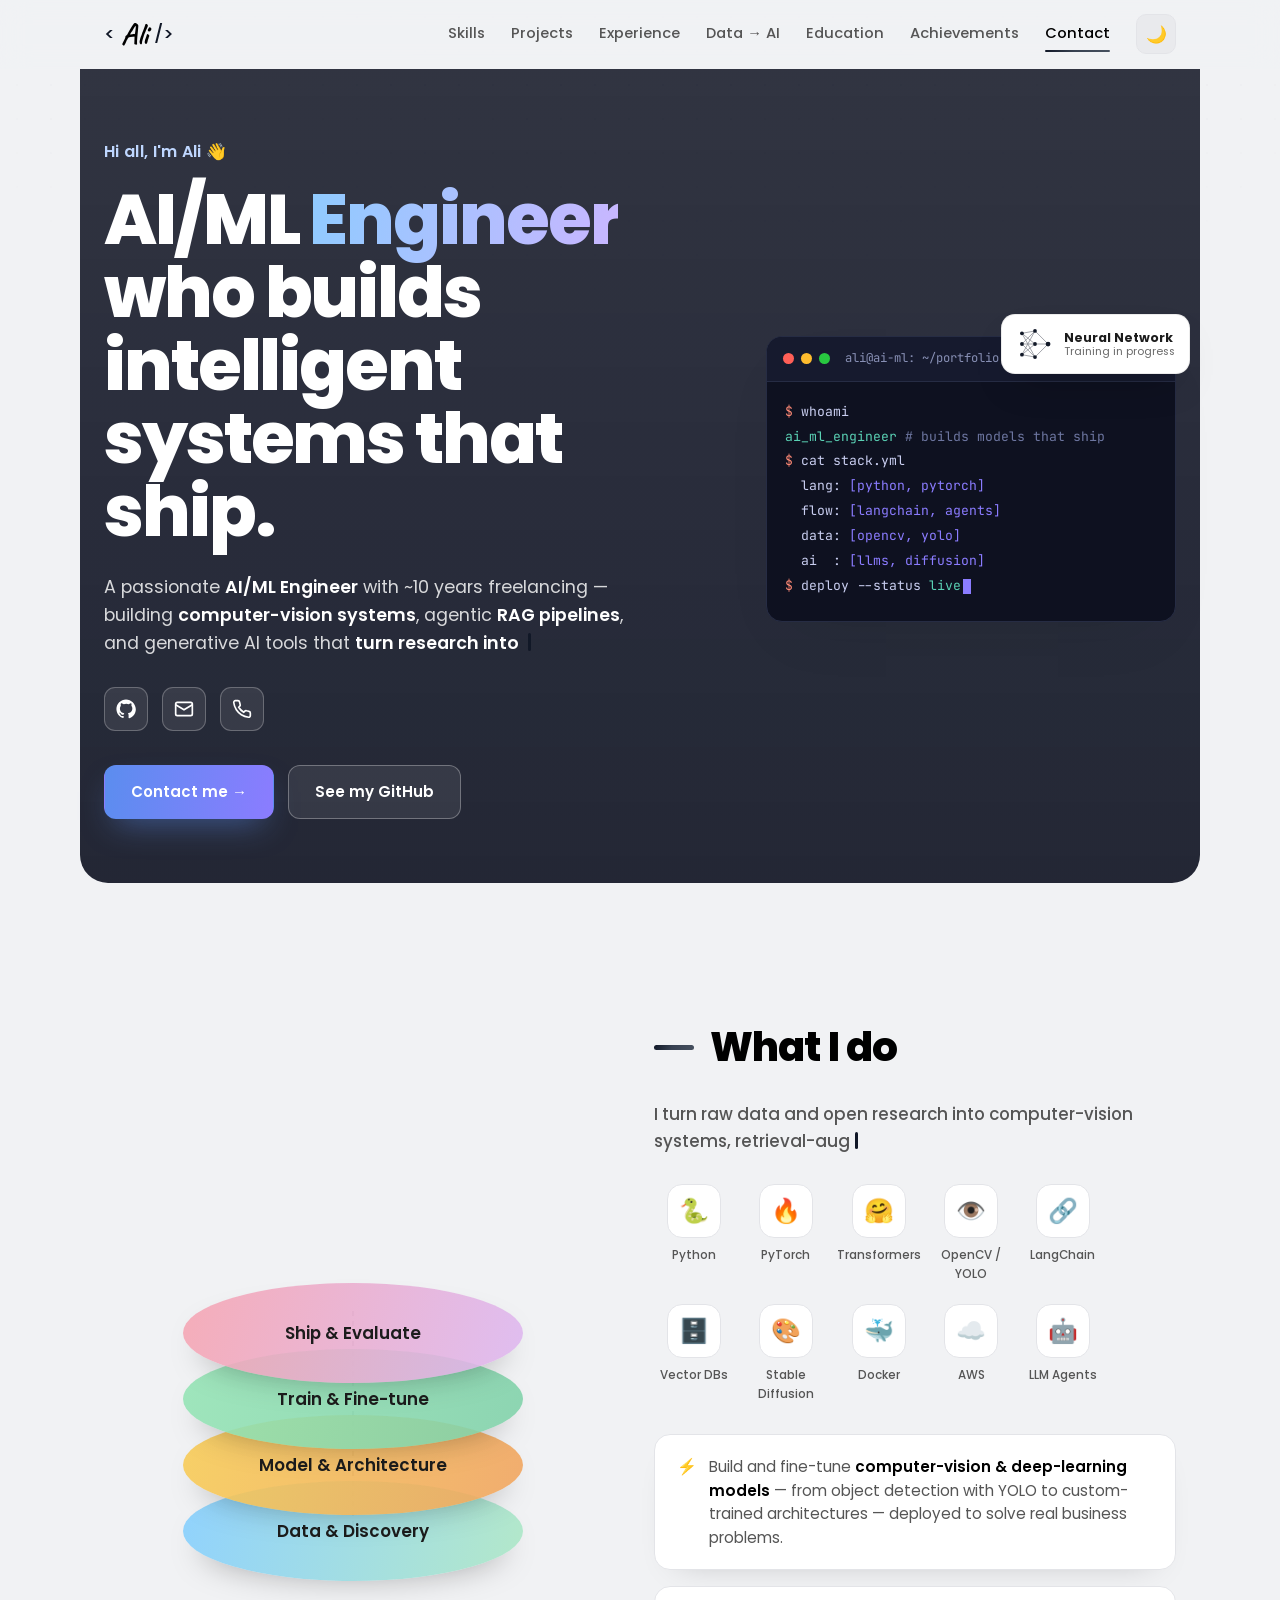
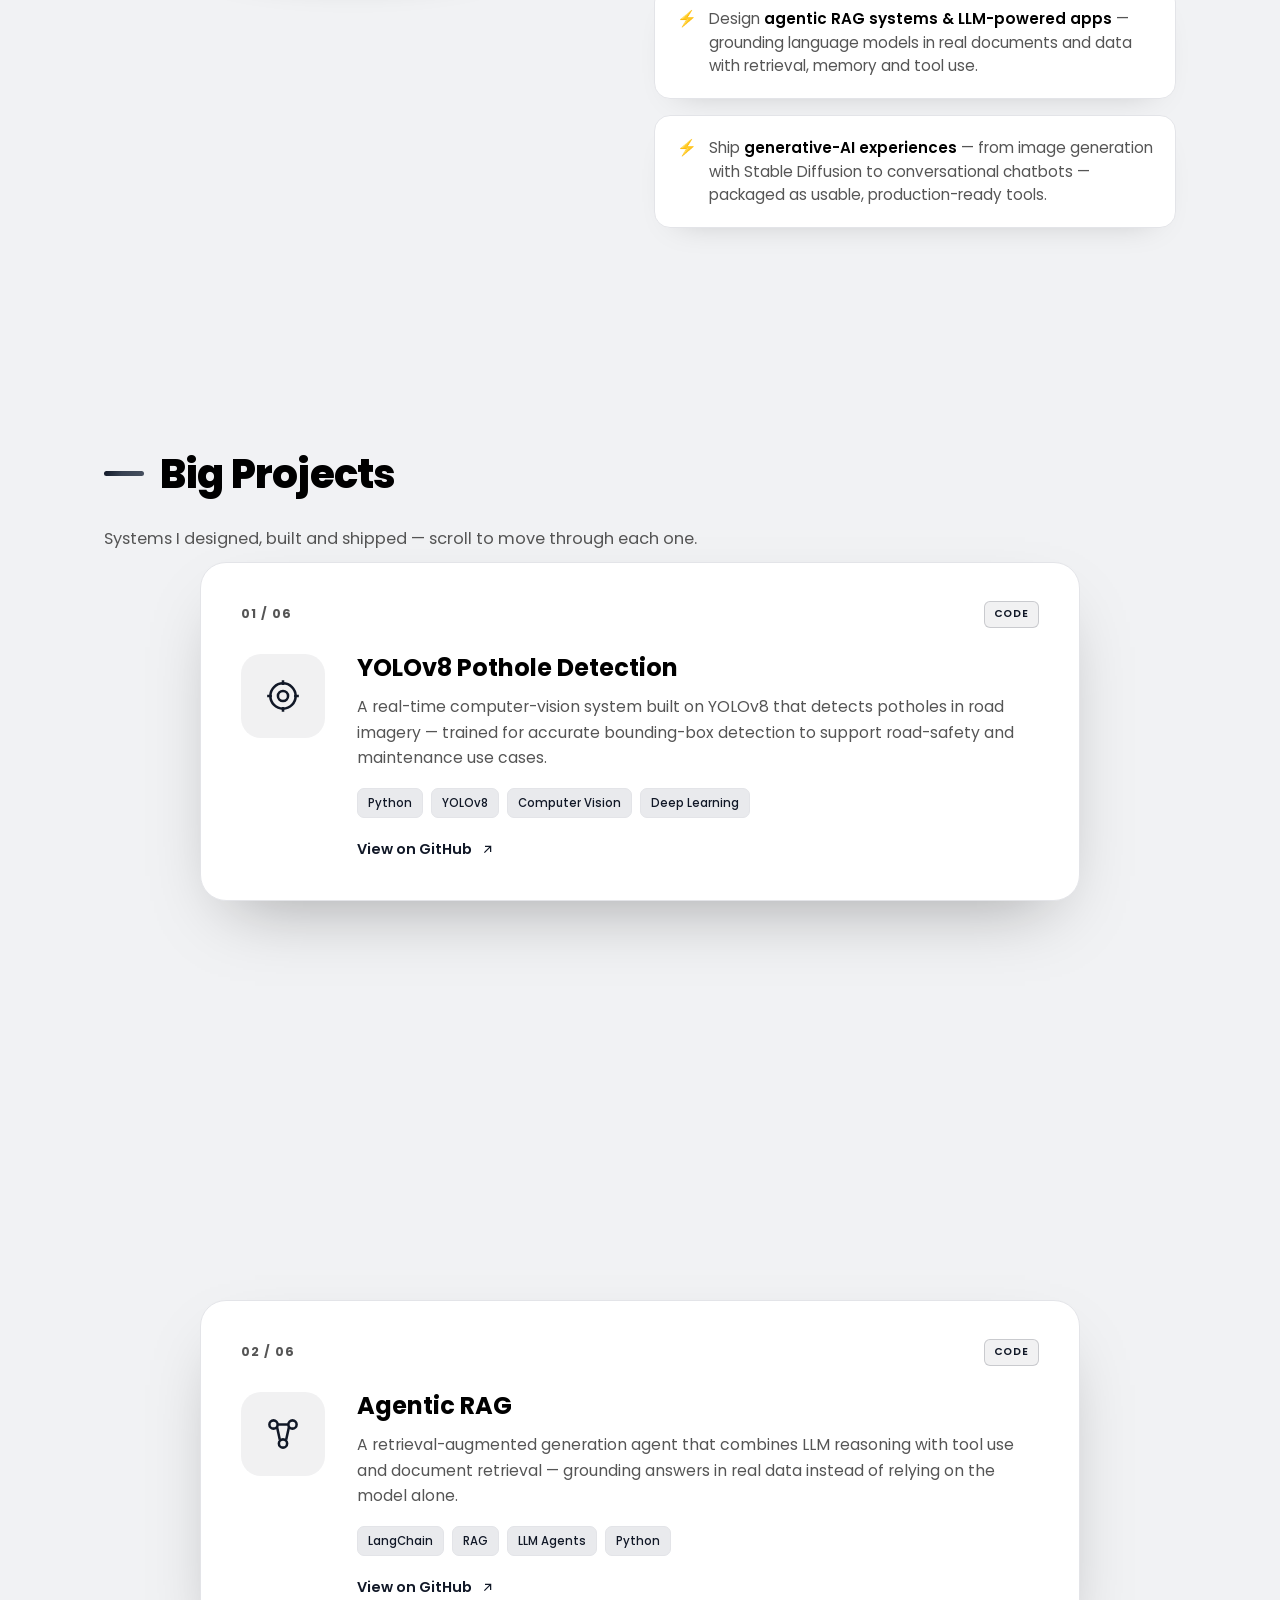
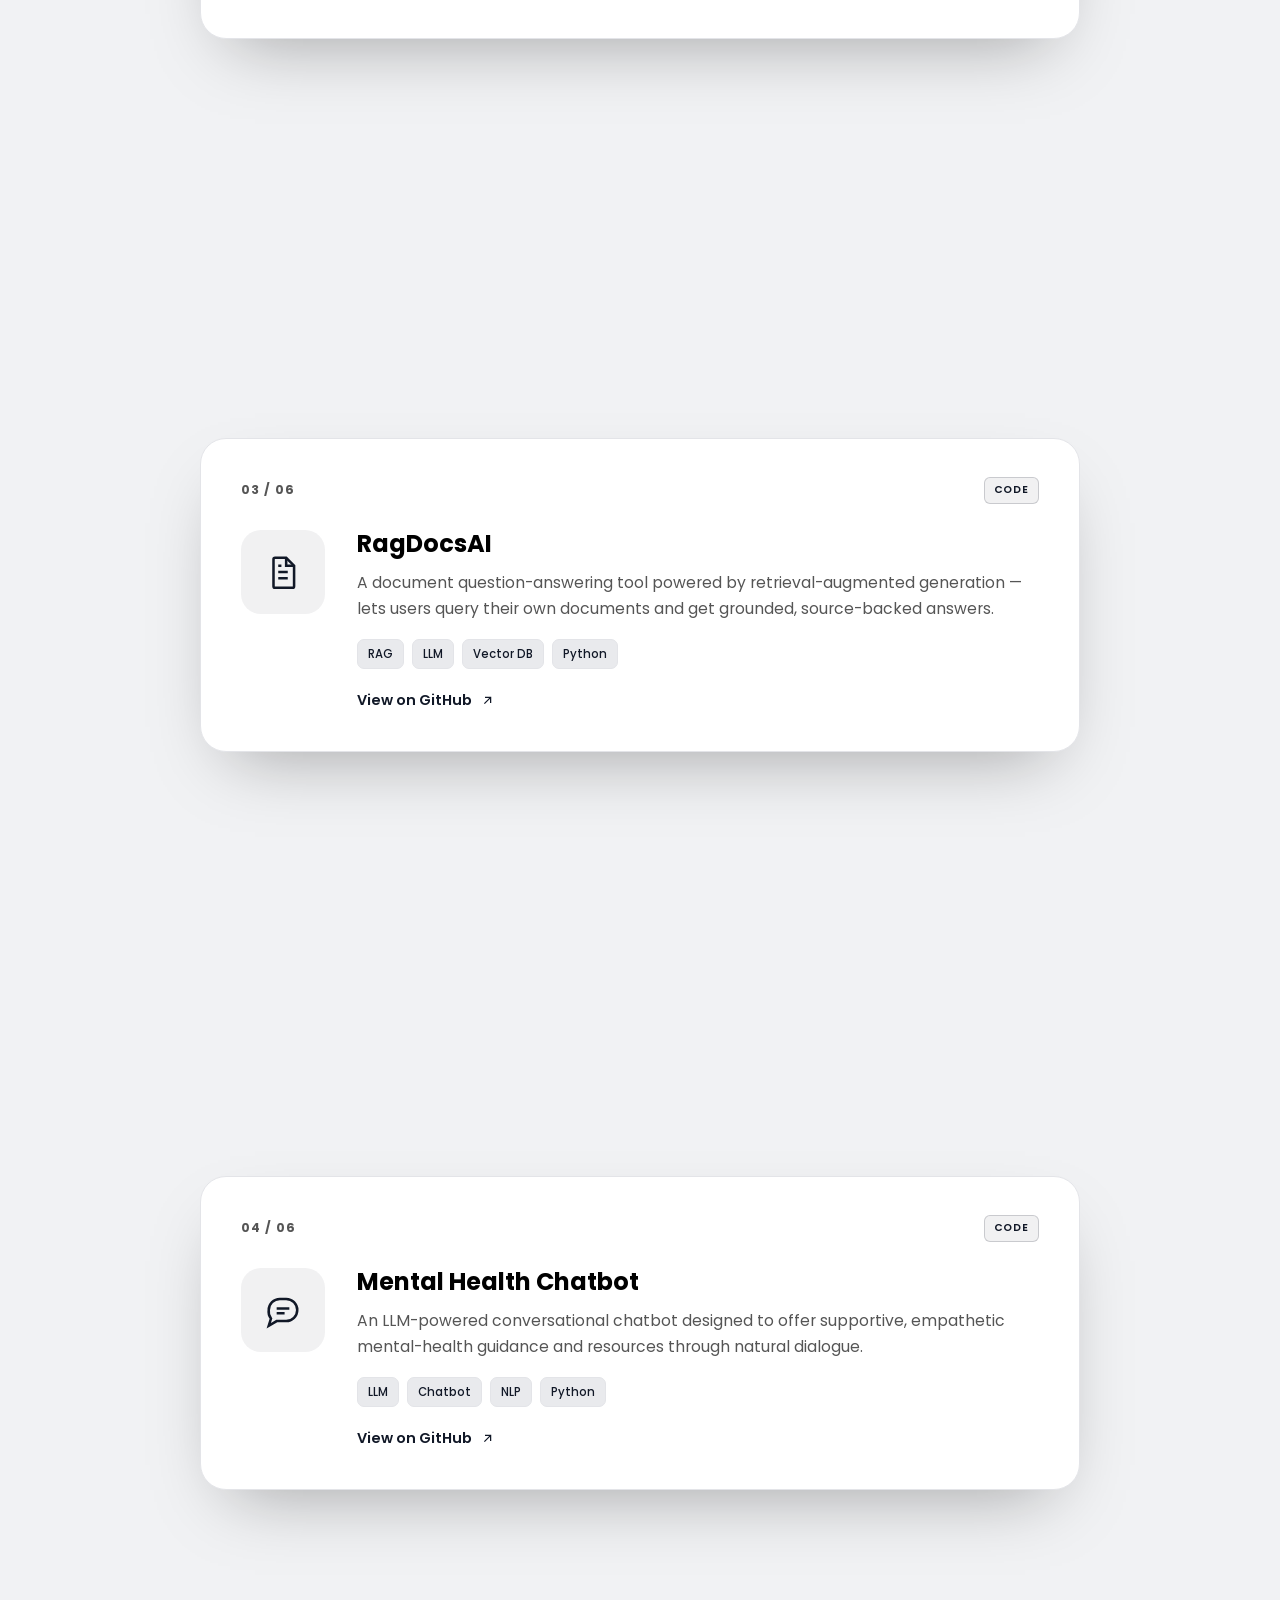
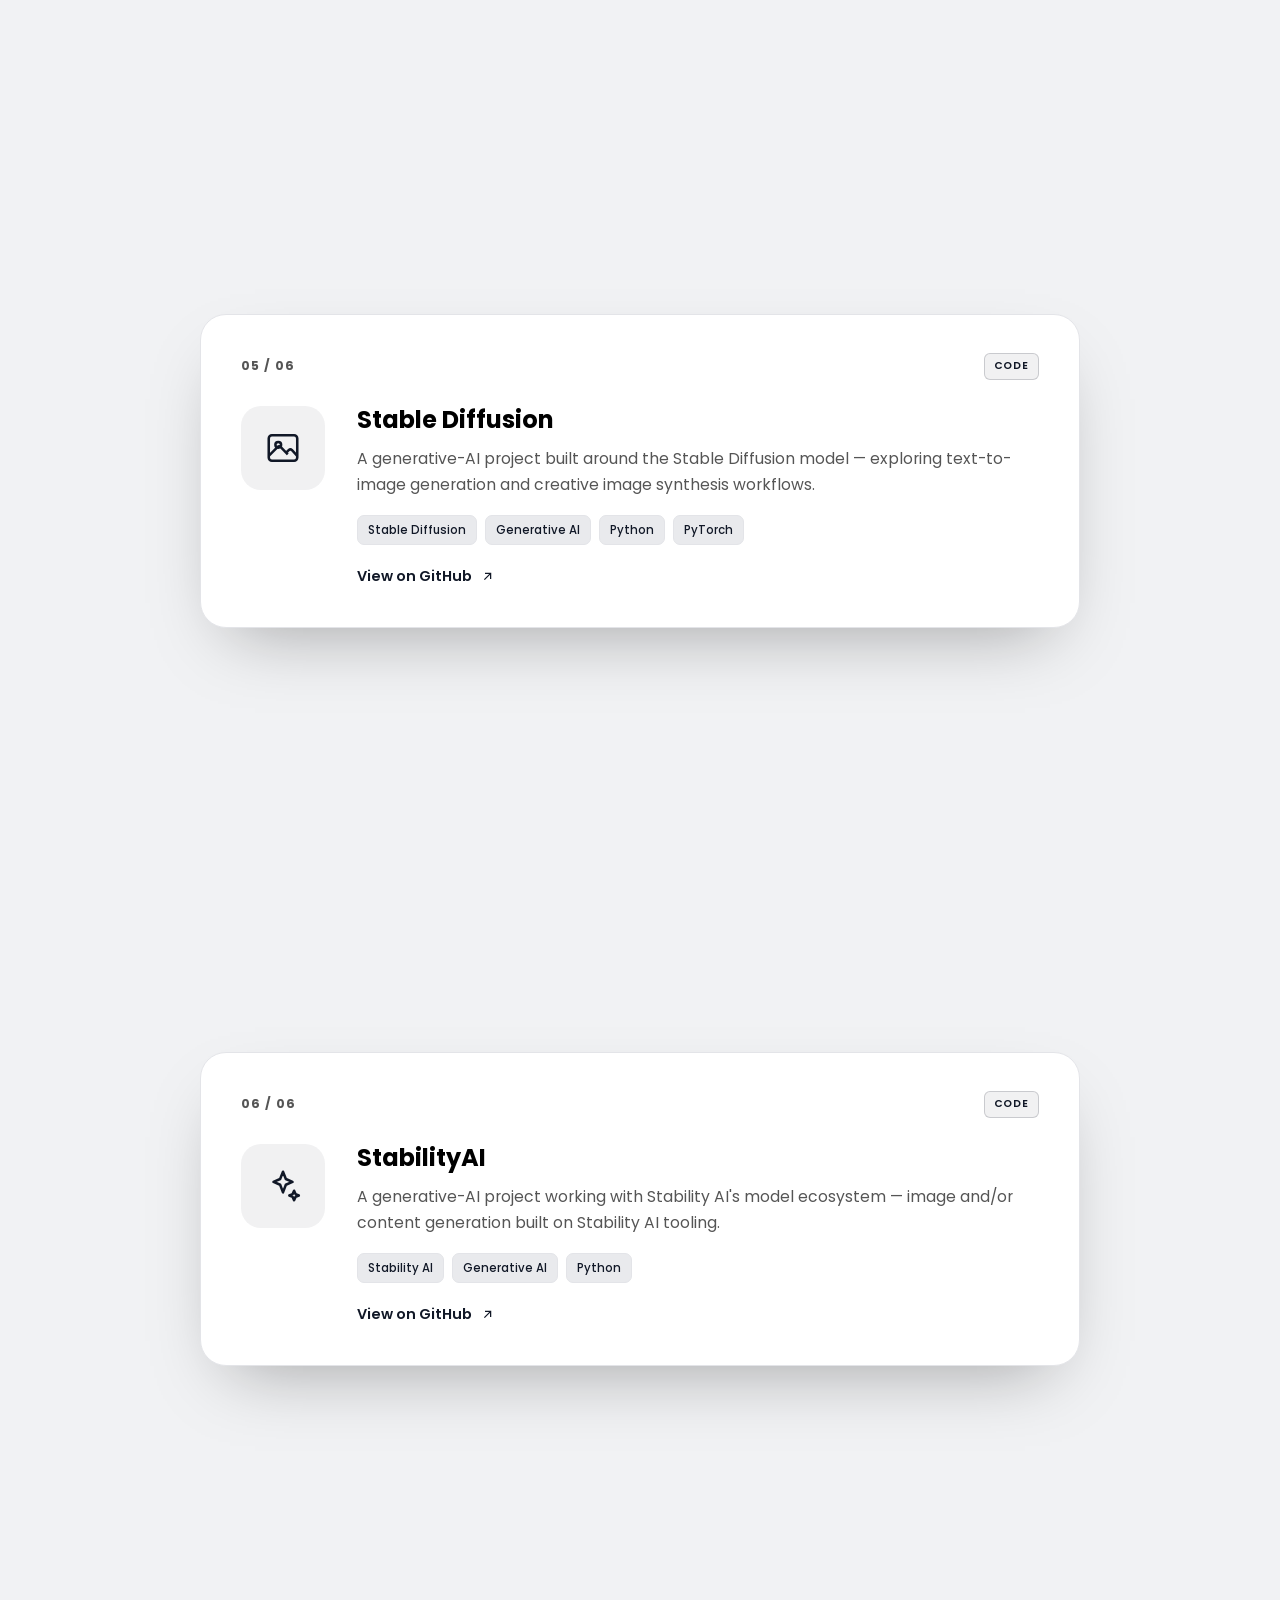
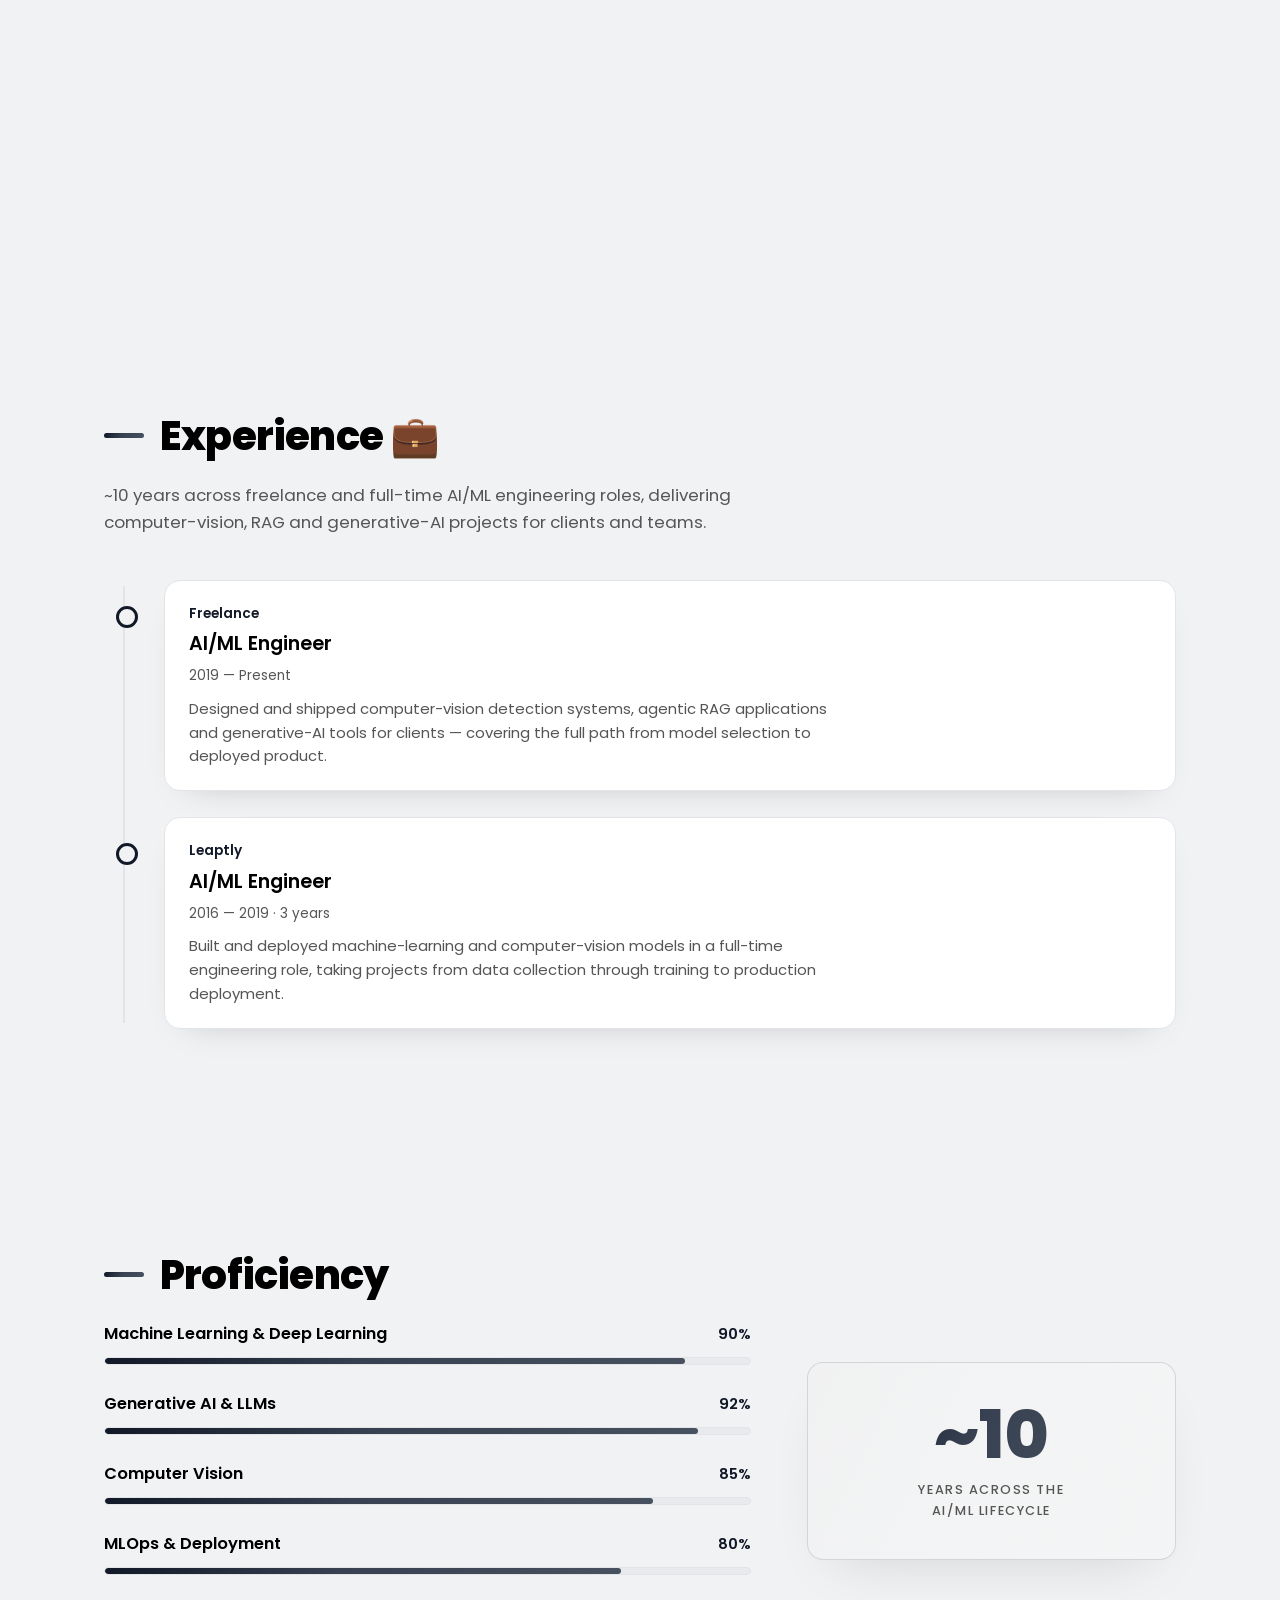
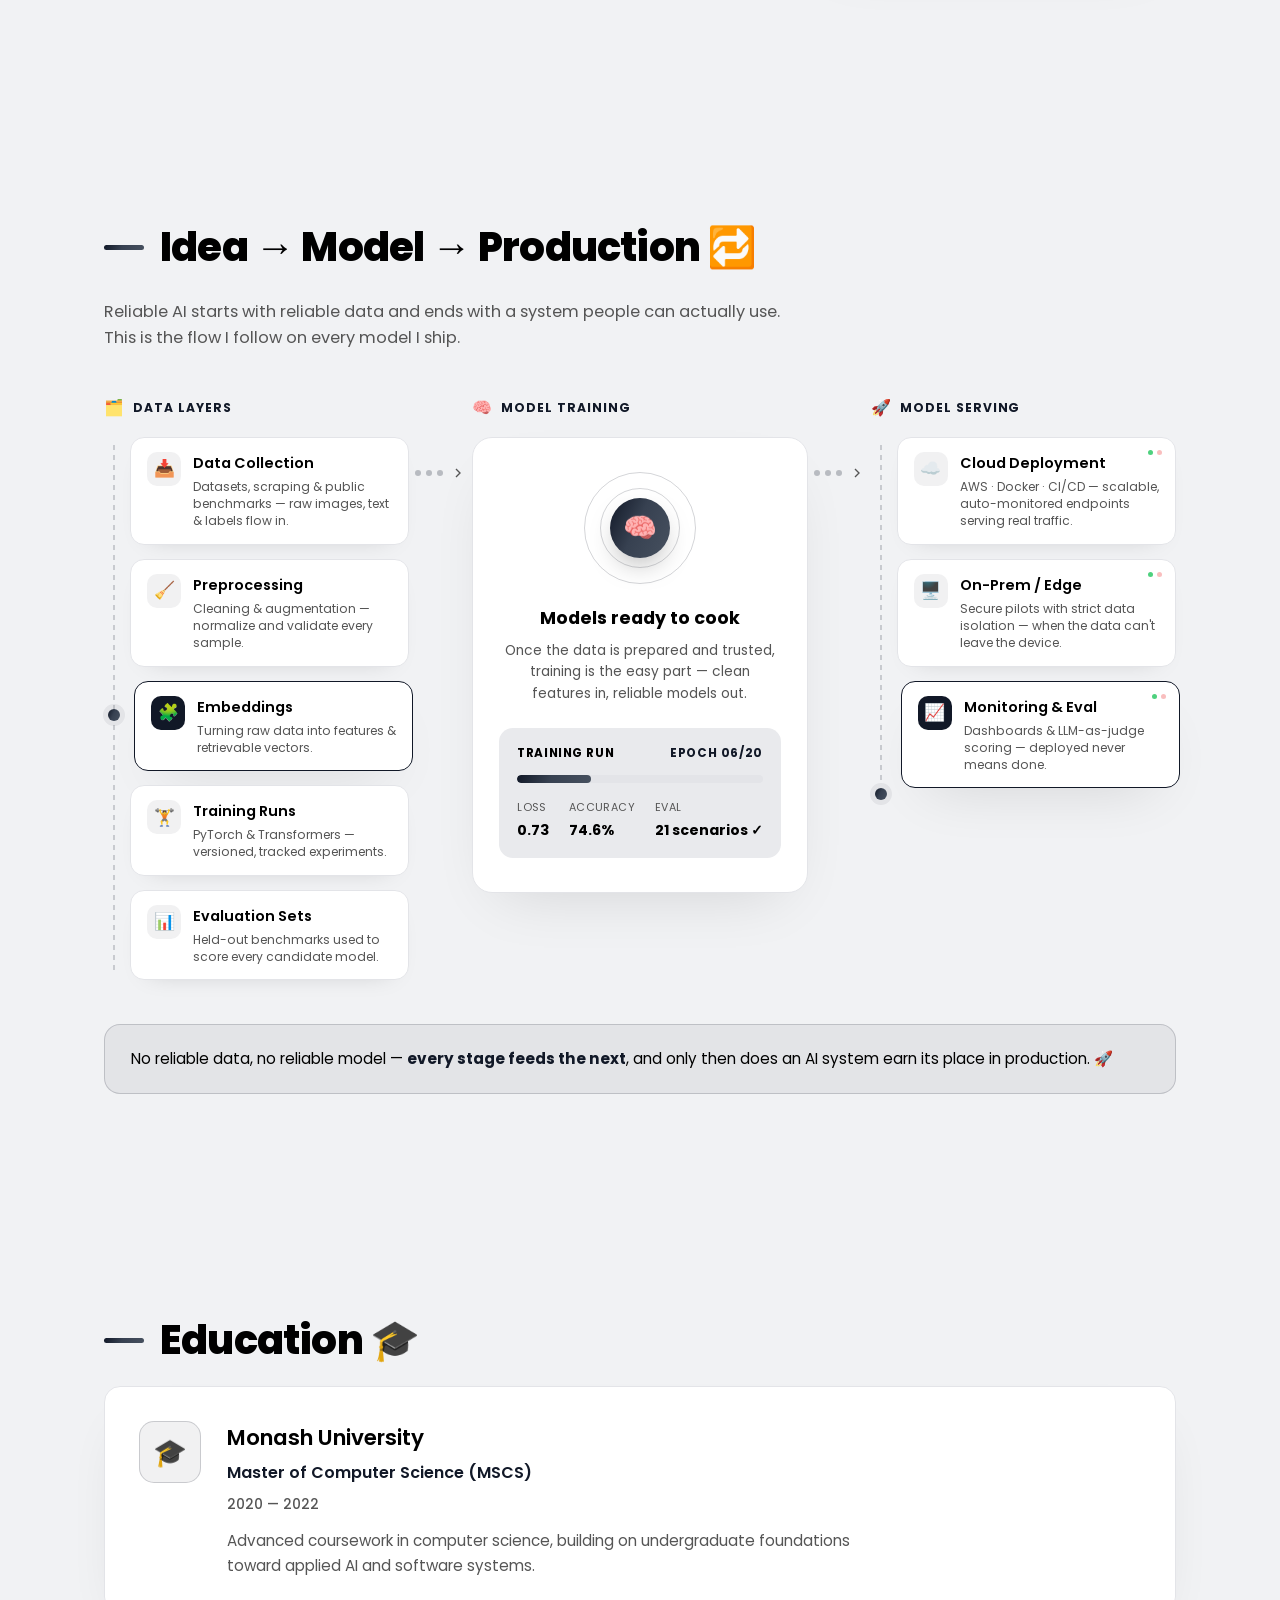
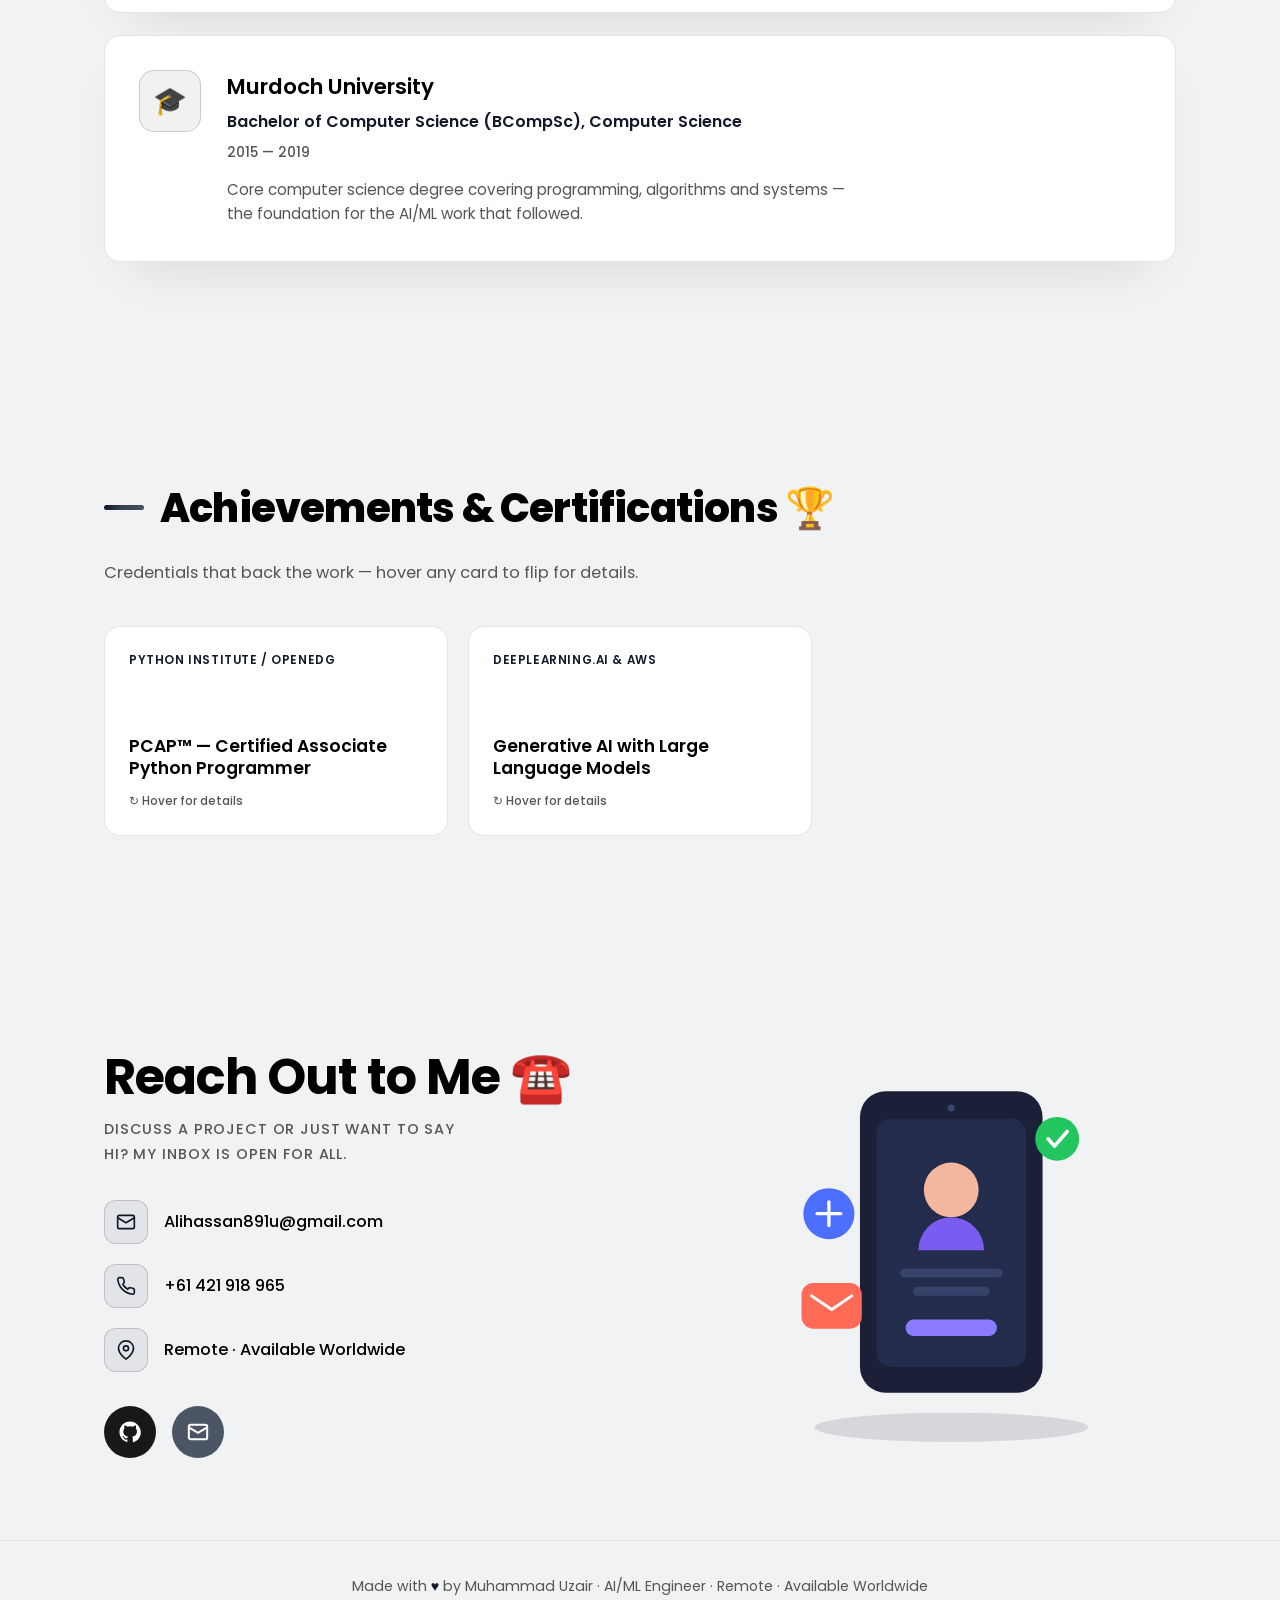
==== index.html @ ef18f57c "Add files via upload" ====
<!DOCTYPE html>
<html lang="en">
<head>
<meta charset="UTF-8" />
<meta name="viewport" content="width=device-width, initial-scale=1.0" />
<title>Ali Hassan | AI/ML Engineer</title>
<meta name="description" content="Ali Hassan — AI/ML Engineer specializing in computer vision, retrieval-augmented generation and generative AI, with ~10 years of freelance experience." />
<meta property="og:title" content="Ali Hassan — AI/ML Engineer" />
<meta property="og:description" content="AI/ML Engineer building computer-vision systems, RAG agents and generative AI tools — freelance portfolio of Ali Hassan." />
<meta property="og:type" content="website" />

<link rel="icon" type="image/png" href="[data-uri]" />
<link rel="shortcut icon" type="image/png" href="[data-uri]" />

<link rel="preconnect" href="https://fonts.googleapis.com" />
<link rel="preconnect" href="https://fonts.gstatic.com" crossorigin />
<link href="https://fonts.googleapis.com/css2?family=Poppins:wght@300;400;500;600;700;800&family=Caveat:wght@600;700&family=JetBrains+Mono:wght@400;500&display=swap" rel="stylesheet" />

<style>
/* ============ THEME TOKENS — LIGHT (default) ============ */
:root{
  --bg:#F1F2F4;
  --bg-2:#FFFFFF;
  --bg-3:#E9EAED;
  --line:#E3E4E8;
  --text:#000000;
  --muted:#555555;
  --accent:#111827;
  --accent-2:#4B5563;
  --accent-soft:rgba(17,24,39,0.06);
  --accent-line:rgba(17,24,39,0.18);
  --grad:linear-gradient(115deg,var(--accent) 0%,#374151 45%,var(--accent-2) 115%);
  --shadow:0 24px 60px -28px rgba(0,0,0,0.14);
  --radius:16px;
  --maxw:1120px;
  --display:'Poppins',sans-serif;
  --body:'Poppins',sans-serif;
  --script:'Caveat',cursive;
  --mono:'JetBrains Mono',monospace;
}
:root.dark{
  --bg:#0B0D17;
  --bg-2:#141827;
  --bg-3:#1B2032;
  --line:#28304A;
  --text:#ECEEF6;
  --muted:#9AA0B8;
  --accent:#E5E7EB;
  --accent-2:#9CA3AF;
  --accent-soft:rgba(229,231,235,0.14);
  --accent-line:rgba(229,231,235,0.32);
  --grad:linear-gradient(115deg,var(--accent) 0%,#D1D5DB 45%,var(--accent-2) 115%);
  --shadow:0 24px 60px -24px rgba(0,0,0,0.65);
}

/* ============ RESET / BASE ============ */
*{box-sizing:border-box;margin:0;padding:0}
html{scroll-behavior:smooth;scroll-padding-top:90px}
body{font-family:var(--body);background:var(--bg);color:var(--text);line-height:1.6;-webkit-font-smoothing:antialiased;overflow-x:hidden;transition:background .4s ease,color .4s ease}
body::before{content:"";position:fixed;inset:0;z-index:0;pointer-events:none;background-image:radial-gradient(var(--line) 1px,transparent 1px);background-size:34px 34px;opacity:.7;-webkit-mask-image:radial-gradient(ellipse 85% 55% at 50% 0%,#000 15%,transparent 72%);mask-image:radial-gradient(ellipse 85% 55% at 50% 0%,#000 15%,transparent 72%)}
a{color:inherit;text-decoration:none}
img{max-width:100%;display:block}
::selection{background:var(--accent);color:#fff}

.wrap{max-width:var(--maxw);margin:0 auto;padding:0 24px;position:relative;z-index:1}
section{position:relative;z-index:1}
section:not(.hero){padding-top:132px;padding-bottom:82px}

.eyebrow{font-family:var(--display);font-size:clamp(1.7rem,3.6vw,2.5rem);font-weight:800;letter-spacing:-.02em;text-transform:none;color:var(--text);display:inline-flex;align-items:center;gap:16px;margin-bottom:14px}
.eyebrow::before{content:"";flex:none;width:40px;height:5px;border-radius:5px;background:var(--grad)}
h2.title{font-family:var(--display);font-size:clamp(2rem,4.4vw,3.1rem);font-weight:700;line-height:1.08;letter-spacing:-.02em}
.lead{color:var(--muted);font-size:1.02rem;max-width:640px;margin-top:6px}

/* ============ NAV ============ */
header.nav{position:sticky;top:0;z-index:50;backdrop-filter:blur(14px);-webkit-backdrop-filter:blur(14px);background:color-mix(in srgb,var(--bg) 80%,transparent);border-bottom:1px solid transparent;transition:border-color .3s}
header.nav.scrolled{border-color:var(--line)}
.nav-inner{max-width:var(--maxw);margin:0 auto;padding:14px 24px;display:flex;align-items:center;justify-content:space-between}
.logo{font-family:var(--body);font-weight:600;font-size:1.15rem;color:var(--text);display:flex;align-items:center;gap:2px}
.logo .br{color:var(--accent);font-weight:500}
.logo .nm{font-family:var(--script);font-size:1.9rem;font-weight:700;line-height:1;color:var(--text);padding:0 4px}
.nav-links{display:flex;align-items:center;gap:26px}
.nav-links a{font-size:.92rem;font-weight:500;color:var(--muted);transition:color .2s;position:relative}
.nav-links a:hover{color:var(--text)}
.nav-links a::after{content:"";position:absolute;left:0;bottom:-6px;width:0;height:2px;border-radius:2px;background:var(--grad);transition:width .25s}
.nav-links a:hover::after{width:100%}
.nav-links a.active{color:var(--text)}
.nav-links a.active::after{width:100%}
.theme-btn{background:var(--bg-3);border:1px solid var(--line);color:var(--text);width:40px;height:40px;border-radius:10px;cursor:pointer;font-size:1.05rem;display:grid;place-items:center;transition:.2s}
.theme-btn:hover{border-color:var(--accent-line);transform:translateY(-1px)}
.burger{display:none;background:none;border:none;color:var(--text);cursor:pointer;padding:8px}
.burger svg{width:26px;height:26px}

/* ============ HERO ============ */
.hero{position:relative;padding-top:70px;padding-bottom:64px;background:linear-gradient(180deg,rgba(6,10,26,.82),rgba(6,10,26,.88)),url('images/hero-ai-bg.jpg') center 35%/cover no-repeat;color:#fff;border-radius:0 0 28px 28px}
.hero-grid{display:grid;grid-template-columns:1.5fr 1fr;gap:48px;align-items:center}
.hero-visual{position:relative}
.hero-ai-badge{position:absolute;top:-22px;right:-14px;z-index:5;display:flex;align-items:center;gap:10px;background:#fff;border:1px solid rgba(0,0,0,.08);border-radius:14px;padding:10px 14px;box-shadow:0 18px 40px -18px rgba(0,0,0,.35);animation:heroBadgeFloat 4s ease-in-out infinite}
.hero-ai-badge svg{width:38px;height:38px;flex:0 0 auto}
.hero-ai-badge svg [stroke]{stroke:#111827}
.hero-ai-badge svg [fill]:not([fill="none"]){fill:#111827}
.hero-ai-badge div{display:flex;flex-direction:column;line-height:1.25}
.hero-ai-badge strong{font-size:.78rem;font-weight:700;color:#1c1c1c}
.hero-ai-badge span{font-size:.68rem;color:#6b6b6b}
@keyframes heroBadgeFloat{0%,100%{transform:translateY(0)}50%{transform:translateY(-8px)}}
@media (max-width:520px){.hero-ai-badge{top:-16px;right:0}}
.hi{font-family:var(--body);font-weight:600;color:#BFD7FF;font-size:1rem;margin-bottom:18px;letter-spacing:.02em}
.hero h1{font-family:var(--display);font-size:clamp(2.6rem,6vw,4.4rem);font-weight:800;line-height:1.04;letter-spacing:-.03em;color:#fff}
.hero h1 .grad{background:linear-gradient(100deg,#8FCBFF 0%,#C9B6FF 100%);-webkit-background-clip:text;background-clip:text;-webkit-text-fill-color:transparent}
.hero p.intro{color:rgba(255,255,255,.82);font-size:1.1rem;margin-top:24px;max-width:540px;min-height:4.8em}
.hero p.intro b{color:#fff;font-weight:600}
.socials{display:flex;gap:14px;margin-top:30px}
.socials a{width:44px;height:44px;border-radius:11px;border:1px solid rgba(255,255,255,.25);background:rgba(255,255,255,.08);display:grid;place-items:center;color:#fff;transition:.22s}
.socials a:hover{color:#fff;border-color:rgba(255,255,255,.55);background:rgba(255,255,255,.16);transform:translateY(-3px)}
.socials svg{width:20px;height:20px}
.cta-row{display:flex;gap:14px;margin-top:34px;flex-wrap:wrap}
.btn{font-family:var(--body);font-weight:600;font-size:.94rem;padding:14px 26px;border-radius:12px;cursor:pointer;transition:.22s;display:inline-flex;align-items:center;gap:9px;border:1px solid transparent}
.btn.primary{background:linear-gradient(100deg,#5B8DEF,#8B7CFF);color:#fff;box-shadow:0 14px 32px -12px rgba(91,141,239,.55)}
.btn.primary:hover{transform:translateY(-2px);box-shadow:0 20px 44px -12px rgba(91,141,239,.7)}
.btn.ghost{background:rgba(255,255,255,.08);border-color:rgba(255,255,255,.3);color:#fff}
.btn.ghost:hover{border-color:rgba(255,255,255,.6);color:#fff;background:rgba(255,255,255,.14)}

/* hero terminal — dark for contrast; only place using mono */
.terminal{background:#0E1120;border:1px solid #262c44;border-radius:var(--radius);box-shadow:var(--shadow);overflow:hidden;font-family:var(--mono);font-size:.82rem}
.term-bar{display:flex;align-items:center;gap:7px;padding:12px 16px;border-bottom:1px solid #262c44;background:#161a2e}
.dot{width:11px;height:11px;border-radius:50%}
.dot.r{background:#FF5F57}.dot.y{background:#FEBC2E}.dot.g{background:#28C840}
.term-title{margin-left:8px;color:#8890b5;font-size:.76rem}
.term-body{padding:18px 18px 22px;line-height:1.9;color:#c9cef0}
.term-body .c{color:#6d76a0}.term-body .k{color:#8B7CFF}.term-body .s{color:#5AD1B4}.term-body .prompt{color:#FF8A76}
.cursor{display:inline-block;width:8px;height:15px;background:#8B7CFF;vertical-align:middle;animation:blink 1.1s steps(1) infinite;margin-left:2px}
@keyframes blink{50%{opacity:0}}

/* ============ WHAT I DO ============ */
.headline{font-family:var(--body);font-size:1.05rem;font-weight:500;color:var(--muted);line-height:1.6;max-width:520px;margin:8px 0 26px;min-height:3.4em}
.type-caret{display:inline-block;width:3px;height:1em;background:var(--accent);vertical-align:-.12em;margin-left:5px;border-radius:2px;animation:caret 1s steps(1) infinite}
@keyframes caret{50%{opacity:0}}
.tags{display:flex;flex-wrap:wrap;gap:10px;margin-bottom:40px}
.tag{font-family:var(--body);font-weight:500;font-size:.82rem;padding:8px 15px;border-radius:9px;background:var(--bg-2);border:1px solid var(--line);color:var(--muted);transition:.2s}
.tag:hover{color:var(--accent);border-color:var(--accent-line)}
.do-grid{display:grid;grid-template-columns:repeat(3,1fr);gap:20px}
.do-card{background:var(--bg-2);border:1px solid var(--line);border-radius:var(--radius);padding:26px;transition:.25s;position:relative;overflow:hidden}
.do-card::before{content:"";position:absolute;top:0;left:0;width:100%;height:3px;background:var(--grad);transform:scaleX(0);transform-origin:left;transition:transform .3s}
.do-card:hover{transform:translateY(-4px);border-color:var(--accent-line);box-shadow:var(--shadow)}
.do-card:hover::before{transform:scaleX(1)}
.do-num{font-family:var(--display);font-weight:700;color:var(--accent);font-size:.95rem;margin-bottom:14px}
.do-card h3{font-family:var(--display);font-size:1.15rem;margin-bottom:8px;font-weight:600}
.do-card p{color:var(--muted);font-size:.92rem}
.skills-grid{display:grid;grid-template-columns:1fr 1.05fr;gap:52px;align-items:center}
.skills-art{display:flex;justify-content:center}

/* ---- Stacked-lifecycle orbs: slide in one by one from the left ---- */
.stack-orbs{position:relative;width:100%;max-width:380px;height:320px}
.stack-line{position:absolute;left:50%;top:50px;bottom:50px;width:2px;transform:translateX(-50%);background-image:linear-gradient(var(--accent-line) 50%,transparent 0);background-size:2px 10px;background-repeat:repeat-y;z-index:0}
.orb-float{position:absolute;left:50%;width:340px;transform:translateX(calc(-50% - 220px));opacity:0;transition:transform .8s cubic-bezier(.22,.86,.32,1),opacity .6s ease}
.stack-orbs.in .orb-float{transform:translateX(-50%);opacity:1}
.of-1{bottom:0;transition-delay:.05s}
.of-2{bottom:66px;transition-delay:.25s}
.of-3{bottom:132px;transition-delay:.45s}
.of-4{bottom:198px;transition-delay:.65s}
@keyframes orbFloat{0%,100%{transform:translateX(-50%) translateY(0)}50%{transform:translateX(-50%) translateY(-7px)}}
.stack-orbs.in .of-1{animation:orbFloat 4.6s ease-in-out infinite;animation-delay:.85s}
.stack-orbs.in .of-2{animation:orbFloat 4.6s ease-in-out infinite;animation-delay:1.05s}
.stack-orbs.in .of-3{animation:orbFloat 4.6s ease-in-out infinite;animation-delay:1.25s}
.stack-orbs.in .of-4{animation:orbFloat 4.6s ease-in-out infinite;animation-delay:1.45s}
@media (prefers-reduced-motion: reduce){
  .stack-orbs.in .orb-float{animation:none}
}
.stack-orb{position:relative;width:340px;height:100px;border-radius:50%;display:flex;align-items:center;justify-content:center;text-align:center;padding:0 20px;box-shadow:0 14px 34px -20px rgba(0,0,0,.35)}
.stack-orb span{font-family:var(--display);font-weight:600;font-size:1.05rem;color:#1c1c1c;position:relative;z-index:2}
.so-1{z-index:1;background:linear-gradient(105deg,rgba(130,205,255,.88) 0%,rgba(170,230,195,.88) 100%)}
.so-2{z-index:2;background:linear-gradient(105deg,rgba(247,203,83,.88) 0%,rgba(240,162,92,.88) 100%)}
.so-3{z-index:3;background:linear-gradient(105deg,rgba(147,227,180,.88) 0%,rgba(126,208,168,.88) 100%)}
.so-4{z-index:4;background:linear-gradient(105deg,rgba(245,163,176,.88) 0%,rgba(220,182,240,.88) 100%)}
@media (max-width:520px){
  .stack-orbs{max-width:300px;height:260px}
  .orb-float{width:270px;transform:translateX(calc(-50% - 160px))}
  .stack-orbs.in .orb-float{transform:translateX(-50%)}
  .of-2{bottom:54px}
  .of-3{bottom:108px}
  .of-4{bottom:162px}
  .stack-orb{width:270px;height:82px}
  .stack-orb span{font-size:.92rem}
}
.icon-grid{display:grid;grid-template-columns:repeat(5,1fr);gap:20px 10px;margin:18px 0 30px;max-width:450px}
.ic-tile{display:flex;flex-direction:column;align-items:center;gap:8px;text-align:center;opacity:0;transform:translateY(20px) scale(.88);transition:opacity .55s ease,transform .55s cubic-bezier(.22,.86,.32,1)}
.icon-grid.in .ic-tile{opacity:1;transform:translateY(0) scale(1)}
.ic-bob{display:block}
.ic-tile .ic{width:54px;height:54px;border-radius:15px;display:grid;place-items:center;font-size:1.5rem;background:var(--bg-2);border:1px solid var(--line);transition:border-color .22s,box-shadow .22s,transform .22s}
.ic-tile:hover .ic{border-color:var(--accent-line);box-shadow:var(--shadow);transform:translateY(-4px)}
.ic-tile .ic-lbl{font-size:.74rem;color:var(--muted);font-weight:500}
@keyframes icBob{0%,100%{transform:translateY(0)}50%{transform:translateY(-6px)}}
.icon-grid.in .ic-tile:nth-child(1){transition-delay:0.03s}
.icon-grid.in .ic-tile:nth-child(2){transition-delay:0.085s}
.icon-grid.in .ic-tile:nth-child(3){transition-delay:0.14s}
.icon-grid.in .ic-tile:nth-child(4){transition-delay:0.195s}
.icon-grid.in .ic-tile:nth-child(5){transition-delay:0.25s}
.icon-grid.in .ic-tile:nth-child(6){transition-delay:0.305s}
.icon-grid.in .ic-tile:nth-child(7){transition-delay:0.36s}
.icon-grid.in .ic-tile:nth-child(8){transition-delay:0.415s}
.icon-grid.in .ic-tile:nth-child(9){transition-delay:0.47s}
.icon-grid.in .ic-tile:nth-child(10){transition-delay:0.525s}
.icon-grid.in .ic-tile:nth-child(1) .ic-bob{animation:icBob 3.5s ease-in-out infinite;animation-delay:0.58s}
.icon-grid.in .ic-tile:nth-child(2) .ic-bob{animation:icBob 4.0s ease-in-out infinite;animation-delay:0.635s}
.icon-grid.in .ic-tile:nth-child(3) .ic-bob{animation:icBob 3.0s ease-in-out infinite;animation-delay:0.69s}
.icon-grid.in .ic-tile:nth-child(4) .ic-bob{animation:icBob 3.5s ease-in-out infinite;animation-delay:0.745s}
.icon-grid.in .ic-tile:nth-child(5) .ic-bob{animation:icBob 4.0s ease-in-out infinite;animation-delay:0.8s}
.icon-grid.in .ic-tile:nth-child(6) .ic-bob{animation:icBob 3.0s ease-in-out infinite;animation-delay:0.855s}
.icon-grid.in .ic-tile:nth-child(7) .ic-bob{animation:icBob 3.5s ease-in-out infinite;animation-delay:0.91s}
.icon-grid.in .ic-tile:nth-child(8) .ic-bob{animation:icBob 4.0s ease-in-out infinite;animation-delay:0.965s}
.icon-grid.in .ic-tile:nth-child(9) .ic-bob{animation:icBob 3.0s ease-in-out infinite;animation-delay:1.02s}
.icon-grid.in .ic-tile:nth-child(10) .ic-bob{animation:icBob 3.5s ease-in-out infinite;animation-delay:1.075s}
.ic-tile:hover .ic-bob{animation-play-state:paused}
@media (prefers-reduced-motion: reduce){
  .icon-grid.in .ic-tile .ic-bob{animation:none}
}
.do-bullets{list-style:none;display:flex;flex-direction:column;gap:16px;max-width:540px}
.do-bullets li{display:flex;gap:12px;color:var(--muted);font-size:.95rem;line-height:1.55;background:var(--bg-2);border:1px solid var(--line);border-radius:var(--radius);padding:20px 22px;box-shadow:0 14px 34px -24px rgba(0,0,0,.25);transition:transform .25s ease,box-shadow .25s ease}
.do-bullets li:hover{transform:translateY(-3px);box-shadow:var(--shadow)}
.do-bullets .b-ic{color:var(--accent-2);flex:none;font-size:1rem}
.do-bullets b{color:var(--text);font-weight:600}

/* ============ PROFICIENCY ============ */
.prof-grid{display:grid;grid-template-columns:1.4fr .8fr;gap:56px;align-items:center}
.bar-row{margin-bottom:26px}
.bar-top{display:flex;justify-content:space-between;align-items:baseline;margin-bottom:10px}
.bar-top .n{font-family:var(--display);font-weight:600;font-size:1.02rem}
.bar-top .p{font-family:var(--display);font-weight:600;color:var(--accent);font-size:.92rem}
.bar-track{height:8px;background:var(--bg-3);border-radius:20px;overflow:hidden;border:1px solid var(--line)}
.bar-fill{height:100%;width:0;border-radius:20px;background:var(--grad);transition:width 1.4s cubic-bezier(.2,.8,.2,1)}
.years-card{background:var(--bg-2);border:1px solid var(--accent-line);border-radius:var(--radius);padding:38px 30px;text-align:center;box-shadow:var(--shadow);position:relative;overflow:hidden}
.years-card::before{content:"";position:absolute;inset:0;background:var(--grad);opacity:.06}
.years-card .big{font-family:var(--display);font-size:4.2rem;font-weight:800;line-height:1;background:var(--grad);-webkit-background-clip:text;background-clip:text;-webkit-text-fill-color:transparent;position:relative}
.years-card .lbl{font-family:var(--body);font-weight:500;font-size:.8rem;letter-spacing:.12em;text-transform:uppercase;color:var(--muted);margin-top:12px;position:relative}

/* ============ DATA PIPELINE ============ */
.pipeline{position:relative}
.pipe-lead{max-width:680px;margin-bottom:44px}
.pipe-flow{position:relative;display:grid;grid-template-columns:repeat(5,1fr);gap:16px}
.pipe-flow::before{content:"";position:absolute;top:38px;left:6%;right:6%;height:3px;border-radius:3px;z-index:0;background:var(--grad);background-size:200% 100%;animation:flow 3.5s linear infinite;opacity:.9}
@keyframes flow{to{background-position:-200% 0}}
.stage{position:relative;z-index:1;text-align:center}
.stage .orb{width:76px;height:76px;border-radius:20px;margin:0 auto 18px;display:grid;place-items:center;background:var(--bg-2);border:1px solid var(--accent-line);font-size:1.7rem;box-shadow:var(--shadow);transition:.3s}
.stage:hover .orb{transform:translateY(-5px) scale(1.05);border-color:var(--accent)}
.stage h4{font-family:var(--display);font-size:1rem;font-weight:600;margin-bottom:6px}
.stage .tools{font-family:var(--body);font-weight:500;font-size:.76rem;color:var(--accent);margin-bottom:8px}
.stage p{color:var(--muted);font-size:.82rem;line-height:1.5}
.pipe-note{margin-top:44px;padding:22px 26px;border-radius:var(--radius);border:1px solid var(--accent-line);background:var(--accent-soft);font-size:.95rem;color:var(--text)}
.pipe-note b{color:var(--accent)}

/* ---- Animated ML pipeline widget ---- */
.ml-pipeline-widget{display:grid;grid-template-columns:1fr auto 1.1fr auto 1fr;gap:6px;align-items:start;margin:44px 0 36px}
.mlp-col-head{display:flex;align-items:center;gap:8px;font-family:var(--body);font-weight:700;font-size:.76rem;letter-spacing:.08em;text-transform:uppercase;color:var(--accent);margin-bottom:16px}
.mlp-col-head .mlp-head-icon{font-size:1rem}
.mlp-track{position:relative;display:flex;flex-direction:column;gap:14px;padding-left:26px}
.mlp-line{position:absolute;left:9px;top:8px;bottom:8px;width:2px;background-image:linear-gradient(var(--accent-line) 50%,transparent 0);background-size:2px 10px;background-repeat:repeat-y}
.mlp-dot-indicator{position:absolute;left:4px;top:0;width:12px;height:12px;border-radius:50%;background:var(--grad);box-shadow:0 0 0 5px var(--accent-soft);transition:top .6s cubic-bezier(.4,0,.2,1);z-index:2}
.mlp-card{position:relative;display:flex;gap:12px;background:var(--bg-2);border:1px solid var(--line);border-radius:14px;padding:14px 16px;box-shadow:0 10px 26px -20px rgba(0,0,0,.25);transition:transform .35s,border-color .35s,box-shadow .35s}
.mlp-card.mlp-active{border-color:var(--accent);box-shadow:var(--shadow);transform:translateX(4px)}
.mlp-ic{flex:0 0 auto;width:34px;height:34px;border-radius:10px;background:var(--accent-soft);display:flex;align-items:center;justify-content:center;font-size:1.05rem;transition:.3s}
.mlp-card.mlp-active .mlp-ic{background:var(--accent);color:#fff}
.mlp-card h4{margin:0 0 3px;font-family:var(--display);font-size:.9rem;font-weight:600}
.mlp-card p{margin:0;font-size:.76rem;color:var(--muted);line-height:1.42}
.mlp-status-dots{position:absolute;top:12px;right:13px;display:flex;gap:4px}
.mlp-status-dots span{width:5px;height:5px;border-radius:50%;background:var(--line)}
.mlp-status-dots span:first-child{background:#22C55E;opacity:.8}
.mlp-status-dots span:last-child{background:#EF4444;opacity:.35}

.mlp-connector{display:flex;align-items:center;justify-content:center;gap:5px;padding-top:70px}
.mlp-connector span{width:6px;height:6px;border-radius:50%;background:var(--accent);opacity:.25;animation:mlpFlow 1.8s ease-in-out infinite}
.mlp-connector span:nth-child(2){animation-delay:.2s}
.mlp-connector span:nth-child(3){animation-delay:.4s}
.mlp-connector svg{width:16px;height:16px;color:var(--muted);margin-left:2px}
@keyframes mlpFlow{0%,100%{opacity:.2;transform:scale(.8)}50%{opacity:1;transform:scale(1.2)}}

.mlp-kitchen{background:var(--bg-2);border:1px solid var(--line);border-radius:20px;padding:34px 26px;text-align:center;box-shadow:var(--shadow)}
.mlp-orb{position:relative;width:112px;height:112px;margin:0 auto 20px}
.mlp-ring{position:absolute;inset:0;border-radius:50%;border:1.5px solid var(--accent-line);animation:mlpPulse 2.6s ease-in-out infinite}
.mlp-ring.r2{inset:16px;animation-delay:.5s}
@keyframes mlpPulse{0%,100%{transform:scale(1);opacity:.45}50%{transform:scale(1.08);opacity:1}}
.mlp-core{position:absolute;inset:26px;border-radius:50%;background:var(--grad);display:flex;align-items:center;justify-content:center;font-size:1.7rem;box-shadow:0 12px 30px -10px rgba(0,0,0,.4)}
.mlp-kitchen h3{margin:0 0 8px;font-family:var(--display);font-size:1.1rem}
.mlp-kitchen>p{color:var(--muted);font-size:.86rem;margin:0 0 24px;line-height:1.55}
.mlp-train-card{background:var(--bg-3);border-radius:14px;padding:16px 18px;text-align:left}
.mlp-train-top{display:flex;justify-content:space-between;align-items:baseline;font-family:var(--body);font-size:.74rem;font-weight:700;text-transform:uppercase;letter-spacing:.05em;color:var(--text);margin-bottom:12px}
.mlp-train-top span:last-child{color:var(--accent);font-weight:700}
.mlp-bar-track{height:8px;border-radius:6px;background:var(--line);overflow:hidden;margin-bottom:16px}
.mlp-bar-fill{height:100%;border-radius:6px;background:var(--grad);width:5%;transition:width .6s ease}
.mlp-train-stats{display:flex;justify-content:space-between;gap:10px}
.mlp-train-stats .k{display:block;font-family:var(--body);font-size:.68rem;color:var(--muted);text-transform:uppercase;letter-spacing:.04em}
.mlp-train-stats .v{display:block;font-weight:700;font-size:.88rem;margin-top:3px}

@media (max-width:900px){
  .ml-pipeline-widget{grid-template-columns:1fr}
  .mlp-connector{padding-top:0;flex-direction:row;transform:rotate(90deg);margin:10px auto}
}

/* ============ EDUCATION ============ */
.edu-card{background:var(--bg-2);border:1px solid var(--line);border-radius:var(--radius);padding:34px;display:flex;gap:26px;align-items:flex-start;box-shadow:var(--shadow)}
.edu-badge{flex:none;width:62px;height:62px;border-radius:15px;background:var(--accent-soft);border:1px solid var(--accent-line);display:grid;place-items:center;font-size:1.7rem}
.edu-card h3{font-family:var(--display);font-size:1.35rem;font-weight:600}
.edu-card .deg{color:var(--accent);font-weight:600;margin-top:4px}
.edu-card .when{font-family:var(--body);font-weight:500;font-size:.85rem;color:var(--muted);margin:8px 0 14px}
.edu-card p{color:var(--muted);font-size:.95rem;max-width:640px}

/* ============ EXPERIENCE ============ */
.exp-intro{color:var(--muted);font-size:1.05rem;margin-bottom:44px;max-width:640px}
.timeline{position:relative;margin-left:8px;display:flex;flex-direction:column;gap:26px}
.timeline::before{content:"";position:absolute;left:11px;top:6px;bottom:6px;width:2px;background:var(--line)}
.exp-item{position:relative;padding-left:52px}
.exp-item::before{content:"";position:absolute;left:4px;top:26px;width:16px;height:16px;border-radius:50%;background:var(--bg);border:3px solid var(--accent);z-index:1}
.exp-item .exp-card{background:var(--bg-2);border:1px solid var(--line);border-radius:var(--radius);padding:22px 24px;box-shadow:0 14px 34px -24px rgba(0,0,0,.25);transition:transform .25s ease,box-shadow .25s ease}
.exp-item .exp-card:hover{transform:translateY(-3px);box-shadow:var(--shadow)}
.exp-item .co{font-family:var(--display);font-weight:600;font-size:.85rem;color:var(--accent)}
.exp-item h3{font-family:var(--display);font-size:1.2rem;font-weight:600;margin:5px 0}
.exp-item .when{font-size:.85rem;color:var(--muted);margin-bottom:10px}
.exp-item p{color:var(--muted);font-size:.93rem;max-width:640px}

/* ============ PROJECTS ============ */
.proj-grid{display:grid;grid-template-columns:repeat(3,1fr);gap:22px}
.proj-card{background:var(--bg-2);border:1px solid var(--line);border-radius:var(--radius);padding:28px;transition:.28s;position:relative;overflow:hidden;display:flex;flex-direction:column}
.proj-card::after{content:"";position:absolute;inset:0;border-radius:var(--radius);border:1px solid transparent;transition:.28s;pointer-events:none}
.proj-card:hover{transform:translateY(-5px);box-shadow:var(--shadow)}
.proj-card:hover::after{border-color:var(--accent-line);box-shadow:0 0 0 4px var(--accent-soft)}
.proj-top{display:flex;justify-content:space-between;align-items:center;margin-bottom:16px}
.proj-icon{font-size:1.7rem}
.proj-kind{font-family:var(--body);font-weight:600;font-size:.66rem;letter-spacing:.08em;text-transform:uppercase;padding:4px 9px;border-radius:6px;background:var(--accent-soft);color:var(--accent);border:1px solid var(--accent-line)}
.proj-card h3{font-family:var(--display);font-size:1.15rem;font-weight:600;margin-bottom:10px;line-height:1.25}
.proj-card p{color:var(--muted);font-size:.9rem;flex:1}
.proj-tags{display:flex;flex-wrap:wrap;gap:8px;margin:16px 0}
.proj-tags span{font-family:var(--body);font-weight:500;font-size:.72rem;padding:5px 10px;border-radius:7px;background:var(--bg-3);border:1px solid var(--line);color:var(--accent)}
.proj-cta{display:inline-flex;align-items:center;gap:8px;font-family:var(--body);font-weight:600;font-size:.82rem;color:var(--accent);transition:gap .2s}
.proj-cta:hover{gap:12px}
.proj-cta svg{width:15px;height:15px}

/* ---- Scroll-stacking project cards ---- */
.proj-stack{position:relative}
.proj-stack-item{position:relative;height:82vh;min-height:460px;display:flex;align-items:flex-start;justify-content:center}
.proj-card-lg{position:sticky;top:96px;z-index:calc(var(--i) + 1);width:100%;max-width:880px;background:var(--bg-2);border:1px solid var(--line);border-radius:26px;padding:38px 40px;box-shadow:0 30px 70px -30px rgba(0,0,0,.35);}
.proj-card-top{display:flex;justify-content:space-between;align-items:center;margin-bottom:26px}
.proj-index{font-family:var(--body);font-weight:700;font-size:.78rem;letter-spacing:.08em;color:var(--muted)}
.proj-card-body{display:flex;gap:32px;align-items:flex-start}
.proj-icon-lg{flex:0 0 auto;width:84px;height:84px;border-radius:20px;background:var(--accent-soft);display:flex;align-items:center;justify-content:center;font-size:2.4rem}
.proj-icon-lg svg{width:38px;height:38px;color:var(--accent)}
.proj-card-text{flex:1;min-width:0}
.proj-card-text h3{font-family:var(--display);font-size:1.5rem;font-weight:700;margin-bottom:12px;line-height:1.2}
.proj-card-text p{color:var(--muted);font-size:.98rem;line-height:1.6;margin-bottom:6px}
.proj-card-text .proj-tags{margin:18px 0}
.proj-card-text .proj-cta{font-size:.9rem}

@media (max-width:760px){
  .proj-stack-item{height:76vh;min-height:520px}
  .proj-card-lg{padding:28px 24px;top:80px;border-radius:20px}
  .proj-card-body{flex-direction:column;gap:18px}
  .proj-icon-lg{width:64px;height:64px;font-size:1.9rem}
  .proj-icon-lg svg{width:28px;height:28px}
  .proj-card-text h3{font-size:1.2rem}
}

/* ============ CERTIFICATIONS (hover to flip) ============ */
.cert-grid{display:grid;grid-template-columns:repeat(3,1fr);gap:20px;perspective:1400px}
.cert{height:210px;background:transparent}
.cert-inner{position:relative;width:100%;height:100%;transition:transform .6s;transform-style:preserve-3d}
.cert:hover .cert-inner,.cert:focus-within .cert-inner{transform:rotateY(180deg)}
.cert-face{position:absolute;inset:0;backface-visibility:hidden;-webkit-backface-visibility:hidden;border:1px solid var(--line);border-radius:var(--radius);padding:24px;background:var(--bg-2);display:flex;flex-direction:column}
.cert-face.back{transform:rotateY(180deg);background:var(--bg-2);border-color:var(--accent-line)}
.cert-face.back::before{content:"";position:absolute;inset:0;border-radius:var(--radius);background:var(--grad);opacity:.05}
.cert .issuer{font-family:var(--body);font-weight:600;font-size:.74rem;color:var(--accent);letter-spacing:.05em;text-transform:uppercase;position:relative}
.cert h3{font-family:var(--display);font-size:1.08rem;font-weight:600;margin-top:auto;line-height:1.25;position:relative}
.cert .flip-hint{font-family:var(--body);font-weight:500;font-size:.74rem;color:var(--muted);margin-top:12px;position:relative}
.cert-face.back p{color:var(--muted);font-size:.85rem;margin:10px 0 auto;line-height:1.5;position:relative}
.cert-face.back .meta{font-family:var(--body);font-weight:500;font-size:.72rem;color:var(--accent);margin-top:10px;position:relative}
.cert-face.back a{font-family:var(--body);font-weight:600;font-size:.72rem;color:var(--accent-2);margin-top:8px;word-break:break-all;position:relative}
.cert-face.back a:hover{text-decoration:underline}

/* ============ CONTACT (image-1 layout) ============ */
.contact-grid{display:grid;grid-template-columns:1.05fr .95fr;gap:48px;align-items:center}
.contact h2.title{margin-bottom:14px}
.contact .sub{font-weight:500;font-size:.9rem;letter-spacing:.06em;text-transform:uppercase;color:var(--muted);max-width:380px;line-height:1.7;margin-bottom:34px}
.info-row{display:flex;align-items:center;gap:16px;margin-bottom:20px}
.info-ic{width:44px;height:44px;border-radius:12px;flex:none;display:grid;place-items:center;background:var(--accent-soft);border:1px solid var(--accent-line);color:var(--accent)}
.info-ic svg{width:20px;height:20px}
.info-row .t{font-size:1.02rem;font-weight:500;color:var(--text)}
.info-row a.t:hover{color:var(--accent)}
.brand-socials{display:flex;gap:16px;margin-top:34px}
.brand-socials a{width:52px;height:52px;border-radius:50%;display:grid;place-items:center;color:#fff;transition:.22s;box-shadow:var(--shadow)}
.brand-socials a:hover{transform:translateY(-4px)}
.brand-socials svg{width:22px;height:22px}
.bs-gh{background:#181818}.bs-li{background:#0A66C2}.bs-ml{background:var(--accent-2)}
.contact-art{display:flex;justify-content:center}
.contact-art svg{width:100%;max-width:420px;height:auto}

/* ============ FOOTER ============ */
footer{border-top:1px solid var(--line);padding:34px 0;text-align:center;color:var(--muted);font-size:.88rem;position:relative;z-index:1}
footer b{color:var(--accent)}

/* ============ REVEAL ============ */
.reveal{opacity:0;transform:translateY(28px);transition:opacity .7s ease,transform .7s cubic-bezier(.2,.8,.2,1)}
.reveal.in{opacity:1;transform:none}

/* ============ RESPONSIVE ============ */
@media(max-width:900px){
  .hero-grid{grid-template-columns:1fr;gap:40px}
  .terminal{max-width:460px}
  .do-grid{grid-template-columns:1fr}
  .skills-grid{grid-template-columns:1fr;gap:36px}
  .skills-art{max-width:340px;margin:0 auto}
  .prof-grid{grid-template-columns:1fr;gap:36px}
  .pipe-flow{grid-template-columns:1fr;gap:28px}
  .pipe-flow::before{top:0;bottom:0;left:37px;right:auto;width:3px;height:auto;background:var(--grad);background-size:100% 200%;animation:flowv 3.5s linear infinite}
  @keyframes flowv{to{background-position:0 -200%}}
  .stage{display:flex;gap:22px;text-align:left;align-items:flex-start}
  .stage .orb{margin:0}
  .proj-grid{grid-template-columns:repeat(2,1fr)}
  .cert-grid{grid-template-columns:repeat(2,1fr)}
  .contact-grid{grid-template-columns:1fr;gap:36px}
  .contact-art{order:-1}
  .contact-art svg{max-width:320px}
}
@media(max-width:640px){
  section{padding:70px 0}
  .nav-links{display:none;position:absolute;top:70px;left:0;right:0;flex-direction:column;background:var(--bg-2);border-bottom:1px solid var(--line);padding:20px 24px;gap:18px;align-items:flex-start}
  .nav-links.open{display:flex}
  .burger{display:block}
  .proj-grid,.cert-grid{grid-template-columns:1fr}
}
@media(prefers-reduced-motion:reduce){
  *{animation:none!important;transition:none!important;scroll-behavior:auto!important}
  .reveal{opacity:1;transform:none}
  .cert:hover .cert-inner,.cert:focus-within .cert-inner{transform:rotateY(180deg)}
}
</style>
</head>
<body>

<!-- ============ NAV ============ -->
<header class="nav" id="nav">
  <div class="nav-inner">
    <a href="#" class="logo"><span class="br">&lt;</span><span class="nm">Ali</span><span class="br">/&gt;</span></a>
    <nav class="nav-links" id="navlinks">
      <a href="#skills">Skills</a>
      <a href="#projects">Projects</a>
      <a href="#experience">Experience</a>
      <a href="#pipeline">Data → AI</a>
      <a href="#education">Education</a>
      <a href="#certs">Achievements</a>
      <a href="#contact">Contact</a>
      <button class="theme-btn" id="themeBtn" aria-label="Toggle theme">🌙</button>
    </nav>
    <button class="burger" id="burger" aria-label="Menu">
      <svg viewBox="0 0 24 24" fill="none" stroke="currentColor" stroke-width="2"><line x1="3" y1="6" x2="21" y2="6"/><line x1="3" y1="12" x2="21" y2="12"/><line x1="3" y1="18" x2="21" y2="18"/></svg>
    </button>
  </div>
</header>

<!-- ============ HERO ============ -->
<section class="hero wrap">
  <div class="hero-grid">
    <div>
      <div class="hi">Hi all, I'm Ali 👋</div>
      <h1>AI/ML <span class="grad">Engineer</span><br/>who builds intelligent systems that ship.</h1>
      <p class="intro" id="introtype">A passionate <b>AI/ML Engineer</b> with ~10 years freelancing — building <b>computer-vision systems</b>, agentic <b>RAG pipelines</b>, and generative AI tools that <b>turn research into real products</b>.</p>
      <div class="socials">
        <a href="https://github.com/alihassan891u-lab" target="_blank" rel="noopener" aria-label="GitHub"><svg viewBox="0 0 24 24" fill="currentColor"><path d="M12 .5C5.7.5.5 5.7.5 12c0 5.1 3.3 9.4 7.9 10.9.6.1.8-.3.8-.6v-2c-3.2.7-3.9-1.5-3.9-1.5-.5-1.3-1.3-1.7-1.3-1.7-1-.7.1-.7.1-.7 1.2.1 1.8 1.2 1.8 1.2 1 1.8 2.7 1.3 3.4 1 .1-.8.4-1.3.7-1.6-2.6-.3-5.3-1.3-5.3-5.8 0-1.3.5-2.3 1.2-3.1-.1-.3-.5-1.5.1-3.1 0 0 1-.3 3.3 1.2a11.5 11.5 0 016 0C17.3 4.7 18.3 5 18.3 5c.6 1.6.2 2.8.1 3.1.8.8 1.2 1.8 1.2 3.1 0 4.5-2.7 5.5-5.3 5.8.4.4.8 1.1.8 2.2v3.3c0 .3.2.7.8.6 4.6-1.5 7.9-5.8 7.9-10.9C23.5 5.7 18.3.5 12 .5z"/></svg></a>
        <a href="mailto:Alihassan891u@gmail.com" aria-label="Email"><svg viewBox="0 0 24 24" fill="none" stroke="currentColor" stroke-width="2"><rect x="2" y="4" width="20" height="16" rx="2"/><path d="m22 7-10 6L2 7"/></svg></a>
        <a href="tel:+61421918965" aria-label="Phone"><svg viewBox="0 0 24 24" fill="none" stroke="currentColor" stroke-width="2"><path d="M22 16.9v3a2 2 0 0 1-2.2 2 19.8 19.8 0 0 1-8.6-3 19.5 19.5 0 0 1-6-6 19.8 19.8 0 0 1-3.1-8.7A2 2 0 0 1 4.1 2h3a2 2 0 0 1 2 1.7c.1 1 .4 1.9.7 2.8a2 2 0 0 1-.5 2.1L8.1 9.9a16 16 0 0 0 6 6l1.3-1.3a2 2 0 0 1 2.1-.4c.9.3 1.8.5 2.8.6a2 2 0 0 1 1.7 2z"/></svg></a>
      </div>
      <div class="cta-row">
        <a href="#contact" class="btn primary">Contact me →</a>
        <a href="https://github.com/alihassan891u-lab" target="_blank" rel="noopener" class="btn ghost">See my GitHub</a>
      </div>
    </div>
    <div class="hero-visual">
      <div class="hero-ai-badge">
        <svg viewBox="0 0 64 64" fill="none">
          <g stroke="var(--accent)" stroke-width="1.3" opacity=".5">
            <line x1="10" y1="14" x2="32" y2="10"/><line x1="10" y1="14" x2="32" y2="32"/><line x1="10" y1="14" x2="32" y2="54"/>
            <line x1="10" y1="32" x2="32" y2="10"/><line x1="10" y1="32" x2="32" y2="32"/><line x1="10" y1="32" x2="32" y2="54"/>
            <line x1="10" y1="50" x2="32" y2="10"/><line x1="10" y1="50" x2="32" y2="32"/><line x1="10" y1="50" x2="32" y2="54"/>
            <line x1="32" y1="10" x2="54" y2="32"/><line x1="32" y1="32" x2="54" y2="32"/><line x1="32" y1="54" x2="54" y2="32"/>
          </g>
          <g fill="var(--accent)">
            <circle cx="10" cy="14" r="3.2"/><circle cx="10" cy="32" r="3.2"/><circle cx="10" cy="50" r="3.2"/>
            <circle cx="32" cy="10" r="3.2"/><circle cx="32" cy="32" r="3.2"/><circle cx="32" cy="54" r="3.2"/>
            <circle cx="54" cy="32" r="4"/>
          </g>
        </svg>
        <div><strong>Neural Network</strong><span>Training in progress</span></div>
      </div>
      <div class="terminal">
        <div class="term-bar"><span class="dot r"></span><span class="dot y"></span><span class="dot g"></span><span class="term-title">ali@ai-ml: ~/portfolio</span></div>
        <div class="term-body">
          <div><span class="prompt">$</span> whoami</div>
          <div><span class="s">ai_ml_engineer</span> <span class="c"># builds models that ship</span></div>
          <div><span class="prompt">$</span> cat stack.yml</div>
          <div>&nbsp;&nbsp;lang: <span class="k">[python, pytorch]</span></div>
          <div>&nbsp;&nbsp;flow: <span class="k">[langchain, agents]</span></div>
          <div>&nbsp;&nbsp;data: <span class="k">[opencv, yolo]</span></div>
          <div>&nbsp;&nbsp;ai&nbsp;&nbsp;: <span class="k">[llms, diffusion]</span></div>
          <div><span class="prompt">$</span> deploy --status <span class="s">live</span><span class="cursor"></span></div>
        </div>
      </div>
    </div>
  </div>
</section>

<!-- ============ WHAT I DO ============ -->
<!-- REGENERATE: icon-grid tiles (pick 8-10 tools/skills matching the person's niche, with fitting emoji),
     the 3 do-bullets (rewrite around their actual work), and the typed headline sentence
     (edit the data-text="..." attribute below — the JS reads it automatically, no script edit needed). -->
<section id="skills" class="wrap reveal">
  <div class="skills-grid">
    <div class="skills-art">
      <div class="stack-orbs reveal">
        <div class="stack-line"></div>
        <div class="orb-float of-1"><div class="stack-orb so-1"><span>Data &amp; Discovery</span></div></div>
        <div class="orb-float of-2"><div class="stack-orb so-2"><span>Model &amp; Architecture</span></div></div>
        <div class="orb-float of-3"><div class="stack-orb so-3"><span>Train &amp; Fine-tune</span></div></div>
        <div class="orb-float of-4"><div class="stack-orb so-4"><span>Ship &amp; Evaluate</span></div></div>
      </div>
    </div>
    <div class="skills-content">
      <div class="eyebrow">What I do</div>
      <p class="headline" id="typeline" data-text="I turn raw data and open research into computer-vision systems, retrieval-augmented AI agents, and generative tools that actually ship."><span id="typetarget"></span><span class="type-caret"></span></p>
      <div class="icon-grid reveal">
        <div class="ic-tile"><div class="ic-bob"><span class="ic">🐍</span></div><span class="ic-lbl">Python</span></div>
        <div class="ic-tile"><div class="ic-bob"><span class="ic">🔥</span></div><span class="ic-lbl">PyTorch</span></div>
        <div class="ic-tile"><div class="ic-bob"><span class="ic">🤗</span></div><span class="ic-lbl">Transformers</span></div>
        <div class="ic-tile"><div class="ic-bob"><span class="ic">👁️</span></div><span class="ic-lbl">OpenCV / YOLO</span></div>
        <div class="ic-tile"><div class="ic-bob"><span class="ic">🔗</span></div><span class="ic-lbl">LangChain</span></div>
        <div class="ic-tile"><div class="ic-bob"><span class="ic">🗄️</span></div><span class="ic-lbl">Vector DBs</span></div>
        <div class="ic-tile"><div class="ic-bob"><span class="ic">🎨</span></div><span class="ic-lbl">Stable Diffusion</span></div>
        <div class="ic-tile"><div class="ic-bob"><span class="ic">🐳</span></div><span class="ic-lbl">Docker</span></div>
        <div class="ic-tile"><div class="ic-bob"><span class="ic">☁️</span></div><span class="ic-lbl">AWS</span></div>
        <div class="ic-tile"><div class="ic-bob"><span class="ic">🤖</span></div><span class="ic-lbl">LLM Agents</span></div>
      </div>
      <ul class="do-bullets">
        <li><span class="b-ic">⚡</span><span>Build and fine-tune <b>computer-vision &amp; deep-learning models</b> — from object detection with YOLO to custom-trained architectures — deployed to solve real business problems.</span></li>
        <li><span class="b-ic">⚡</span><span>Design <b>agentic RAG systems &amp; LLM-powered apps</b> — grounding language models in real documents and data with retrieval, memory and tool use.</span></li>
        <li><span class="b-ic">⚡</span><span>Ship <b>generative-AI experiences</b> — from image generation with Stable Diffusion to conversational chatbots — packaged as usable, production-ready tools.</span></li>
      </ul>
    </div>
  </div>
</section>

<!-- ============ PROJECTS ============ -->
<!-- REGENERATE: one .proj-card per project link the person provides.
     For each link, infer proj-icon (emoji), proj-kind (Code / Demo / Workflow / Live Site — whatever fits),
     an original short project name (never invent fake claims — describe generically if unsure what a repo does),
     a 1-2 sentence description, 3-4 proj-tags, and the correct CTA verb+icon (View on GitHub / Watch demo / Visit site / Open workflow).
     If a link is localhost or otherwise won't work for visitors, tell the user explicitly instead of silently shipping it. -->
<section id="projects" class="wrap reveal">
  <div class="eyebrow">Big Projects</div>
  <p class="lead" style="margin-bottom:10px">Systems I designed, built and shipped — scroll to move through each one.</p>

  <div class="proj-stack">

    <div class="proj-stack-item reveal">
      <div class="proj-card-lg" style="--i:0">
        <div class="proj-card-top"><span class="proj-index">01 / 06</span><span class="proj-kind">Code</span></div>
        <div class="proj-card-body">
          <div class="proj-icon-lg"><svg viewBox="0 0 24 24" fill="none" stroke="currentColor" stroke-width="1.6"><circle cx="12" cy="12" r="8"/><circle cx="12" cy="12" r="3.2"/><path d="M12 2v3M12 19v3M2 12h3M19 12h3"/></svg></div>
          <div class="proj-card-text">
            <h3>YOLOv8 Pothole Detection</h3>
            <p>A real-time computer-vision system built on YOLOv8 that detects potholes in road imagery — trained for accurate bounding-box detection to support road-safety and maintenance use cases.</p>
            <div class="proj-tags"><span>Python</span><span>YOLOv8</span><span>Computer Vision</span><span>Deep Learning</span></div>
            <a class="proj-cta" href="https://github.com/alihassan891u-lab/YoloV8-Pothol-Detection" target="_blank" rel="noopener">View on GitHub <svg viewBox="0 0 24 24" fill="none" stroke="currentColor" stroke-width="2"><path d="M7 17 17 7M8 7h9v9"/></svg></a>
          </div>
        </div>
      </div>
    </div>

    <div class="proj-stack-item reveal">
      <div class="proj-card-lg" style="--i:1">
        <div class="proj-card-top"><span class="proj-index">02 / 06</span><span class="proj-kind">Code</span></div>
        <div class="proj-card-body">
          <div class="proj-icon-lg"><svg viewBox="0 0 24 24" fill="none" stroke="currentColor" stroke-width="1.6"><circle cx="6" cy="6" r="2.6"/><circle cx="18" cy="6" r="2.6"/><circle cx="12" cy="18" r="2.6"/><path d="M8.2 7.4 10 15.6M15.8 7.4 14 15.6M8.6 6h6.8"/></svg></div>
          <div class="proj-card-text">
            <h3>Agentic RAG</h3>
            <p>A retrieval-augmented generation agent that combines LLM reasoning with tool use and document retrieval — grounding answers in real data instead of relying on the model alone.</p>
            <div class="proj-tags"><span>LangChain</span><span>RAG</span><span>LLM Agents</span><span>Python</span></div>
            <a class="proj-cta" href="https://github.com/alihassan891u-lab/Agentic-Rag" target="_blank" rel="noopener">View on GitHub <svg viewBox="0 0 24 24" fill="none" stroke="currentColor" stroke-width="2"><path d="M7 17 17 7M8 7h9v9"/></svg></a>
          </div>
        </div>
      </div>
    </div>

    <div class="proj-stack-item reveal">
      <div class="proj-card-lg" style="--i:2">
        <div class="proj-card-top"><span class="proj-index">03 / 06</span><span class="proj-kind">Code</span></div>
        <div class="proj-card-body">
          <div class="proj-icon-lg"><svg viewBox="0 0 24 24" fill="none" stroke="currentColor" stroke-width="1.6"><path d="M7 3h7l5 5v13a1 1 0 0 1-1 1H7a1 1 0 0 1-1-1V4a1 1 0 0 1 1-1z"/><path d="M14 3v5h5M9 12h6M9 16h6M9 8h2"/></svg></div>
          <div class="proj-card-text">
            <h3>RagDocsAI</h3>
            <p>A document question-answering tool powered by retrieval-augmented generation — lets users query their own documents and get grounded, source-backed answers.</p>
            <div class="proj-tags"><span>RAG</span><span>LLM</span><span>Vector DB</span><span>Python</span></div>
            <a class="proj-cta" href="https://github.com/alihassan891u-lab/RagDocsAI" target="_blank" rel="noopener">View on GitHub <svg viewBox="0 0 24 24" fill="none" stroke="currentColor" stroke-width="2"><path d="M7 17 17 7M8 7h9v9"/></svg></a>
          </div>
        </div>
      </div>
    </div>

    <div class="proj-stack-item reveal">
      <div class="proj-card-lg" style="--i:3">
        <div class="proj-card-top"><span class="proj-index">04 / 06</span><span class="proj-kind">Code</span></div>
        <div class="proj-card-body">
          <div class="proj-icon-lg"><svg viewBox="0 0 24 24" fill="none" stroke="currentColor" stroke-width="1.6"><path d="M21 12a7 7 0 0 1-7 7H8l-5 3 1.4-4.6A7 7 0 0 1 3 12a7 7 0 0 1 7-7h4a7 7 0 0 1 7 7z"/><path d="M8 11h8M8 14h5"/></svg></div>
          <div class="proj-card-text">
            <h3>Mental Health Chatbot</h3>
            <p>An LLM-powered conversational chatbot designed to offer supportive, empathetic mental-health guidance and resources through natural dialogue.</p>
            <div class="proj-tags"><span>LLM</span><span>Chatbot</span><span>NLP</span><span>Python</span></div>
            <a class="proj-cta" href="https://github.com/alihassan891u-lab/Mental-Health-Chatbot" target="_blank" rel="noopener">View on GitHub <svg viewBox="0 0 24 24" fill="none" stroke="currentColor" stroke-width="2"><path d="M7 17 17 7M8 7h9v9"/></svg></a>
          </div>
        </div>
      </div>
    </div>

    <div class="proj-stack-item reveal">
      <div class="proj-card-lg" style="--i:4">
        <div class="proj-card-top"><span class="proj-index">05 / 06</span><span class="proj-kind">Code</span></div>
        <div class="proj-card-body">
          <div class="proj-icon-lg"><svg viewBox="0 0 24 24" fill="none" stroke="currentColor" stroke-width="1.6"><rect x="3" y="4" width="18" height="16" rx="2"/><circle cx="9" cy="10" r="1.8"/><path d="m3 17 5.5-5.5a1.5 1.5 0 0 1 2.1 0L15 16M14 15l1.6-1.6a1.5 1.5 0 0 1 2.1 0L21 17"/></svg></div>
          <div class="proj-card-text">
            <h3>Stable Diffusion</h3>
            <p>A generative-AI project built around the Stable Diffusion model — exploring text-to-image generation and creative image synthesis workflows.</p>
            <div class="proj-tags"><span>Stable Diffusion</span><span>Generative AI</span><span>Python</span><span>PyTorch</span></div>
            <a class="proj-cta" href="https://github.com/alihassan891u-lab/Stable-Diffusion" target="_blank" rel="noopener">View on GitHub <svg viewBox="0 0 24 24" fill="none" stroke="currentColor" stroke-width="2"><path d="M7 17 17 7M8 7h9v9"/></svg></a>
          </div>
        </div>
      </div>
    </div>

    <div class="proj-stack-item reveal">
      <div class="proj-card-lg" style="--i:5">
        <div class="proj-card-top"><span class="proj-index">06 / 06</span><span class="proj-kind">Code</span></div>
        <div class="proj-card-body">
          <div class="proj-icon-lg"><svg viewBox="0 0 24 24" fill="none" stroke="currentColor" stroke-width="1.6" stroke-linejoin="round"><path d="M12 3l1.8 4.6L18 9.4l-4.2 1.8L12 16l-1.8-4.8L6 9.4l4.2-1.8L12 3z"/><path d="M19 15l.9 2.1L22 18l-2.1.9L19 21l-.9-2.1L16 18l2.1-.9L19 15z"/></svg></div>
          <div class="proj-card-text">
            <h3>StabilityAI</h3>
            <p>A generative-AI project working with Stability AI's model ecosystem — image and/or content generation built on Stability AI tooling.</p>
            <div class="proj-tags"><span>Stability AI</span><span>Generative AI</span><span>Python</span></div>
            <a class="proj-cta" href="https://github.com/alihassan891u-lab/StabilityAI" target="_blank" rel="noopener">View on GitHub <svg viewBox="0 0 24 24" fill="none" stroke="currentColor" stroke-width="2"><path d="M7 17 17 7M8 7h9v9"/></svg></a>
          </div>
        </div>
      </div>
    </div>

  </div>
</section>

<!-- ============ EXPERIENCE ============ -->
<!-- REGENERATE: one .exp-item per role, newest first. Duplicate the .exp-item div for each job/internship/freelance stint.
     Update the "~X years across..." intro line to match their real total experience. -->
<section id="experience" class="wrap reveal">
  <div class="eyebrow">Experience 💼</div>
  <p class="exp-intro">~10 years across freelance and full-time AI/ML engineering roles, delivering computer-vision, RAG and generative-AI projects for clients and teams.</p>
  <div class="timeline">
    <div class="exp-item"><div class="exp-card"><div class="co">Freelance</div><h3>AI/ML Engineer</h3><div class="when">2019 — Present</div><p>Designed and shipped computer-vision detection systems, agentic RAG applications and generative-AI tools for clients — covering the full path from model selection to deployed product.</p></div></div>
    <div class="exp-item"><div class="exp-card"><div class="co">Leaptly</div><h3>AI/ML Engineer</h3><div class="when">2016 — 2019 · 3 years</div><p>Built and deployed machine-learning and computer-vision models in a full-time engineering role, taking projects from data collection through training to production deployment.</p></div></div>
  </div>
</section>

<!-- ============ PROFICIENCY ============ -->
<!-- REGENERATE: 4 proficiency bars — pick 4 skill areas relevant to the niche, set data-pct + displayed %.
     Update the "2+" years figure and "YEARS ACROSS THE ___ LIFECYCLE" label. -->
<section id="proficiency" class="wrap reveal">
  <div class="eyebrow">Proficiency</div>
  <div class="prof-grid">
    <div>
      <div class="bar-row"><div class="bar-top"><span class="n">Machine Learning &amp; Deep Learning</span><span class="p">90%</span></div><div class="bar-track"><div class="bar-fill" data-pct="90"></div></div></div>
      <div class="bar-row"><div class="bar-top"><span class="n">Generative AI &amp; LLMs</span><span class="p">92%</span></div><div class="bar-track"><div class="bar-fill" data-pct="92"></div></div></div>
      <div class="bar-row"><div class="bar-top"><span class="n">Computer Vision</span><span class="p">85%</span></div><div class="bar-track"><div class="bar-fill" data-pct="85"></div></div></div>
      <div class="bar-row"><div class="bar-top"><span class="n">MLOps &amp; Deployment</span><span class="p">80%</span></div><div class="bar-track"><div class="bar-fill" data-pct="80"></div></div></div>
    </div>
    <div class="years-card"><div class="big">~10</div><div class="lbl">Years across the<br/>AI/ML lifecycle</div></div>
  </div>
</section>

<!-- ============ DATA PIPELINE ============ -->
<!-- OPTIONAL SECTION — this "Data → AI → Production" 5-stage flow is specific to data/AI/backend niches.
     For other niches (design, marketing, general SWE, etc.) either adapt the 5 stages to that niche's real workflow
     (e.g. for a designer: Research → Wireframe → Design → Prototype → Ship) or delete this whole <section> block
     and remove its nav link (href="#pipeline") in the header. -->
<section id="pipeline" class="wrap pipeline reveal">
  <div class="eyebrow">Idea → Model → Production 🔁</div>
  <p class="pipe-lead lead">Reliable AI starts with reliable data and ends with a system people can actually use. This is the flow I follow on every model I ship.</p>

  <div class="ml-pipeline-widget">

    <div class="mlp-col mlp-col-left">
      <div class="mlp-col-head"><span class="mlp-head-icon">🗂️</span><span>Data Layers</span></div>
      <div class="mlp-track">
        <div class="mlp-line"></div>
        <div class="mlp-dot-indicator" id="mlpDotLeft"></div>
        <div class="mlp-card"><div class="mlp-ic">📥</div><div><h4>Data Collection</h4><p>Datasets, scraping &amp; public benchmarks — raw images, text &amp; labels flow in.</p></div></div>
        <div class="mlp-card"><div class="mlp-ic">🧹</div><div><h4>Preprocessing</h4><p>Cleaning &amp; augmentation — normalize and validate every sample.</p></div></div>
        <div class="mlp-card"><div class="mlp-ic">🧩</div><div><h4>Embeddings</h4><p>Turning raw data into features &amp; retrievable vectors.</p></div></div>
        <div class="mlp-card"><div class="mlp-ic">🏋️</div><div><h4>Training Runs</h4><p>PyTorch &amp; Transformers — versioned, tracked experiments.</p></div></div>
        <div class="mlp-card"><div class="mlp-ic">📊</div><div><h4>Evaluation Sets</h4><p>Held-out benchmarks used to score every candidate model.</p></div></div>
      </div>
    </div>

    <div class="mlp-connector"><span></span><span></span><span></span><svg viewBox="0 0 24 24" fill="none" stroke="currentColor" stroke-width="2"><path d="M9 6l6 6-6 6"/></svg></div>

    <div class="mlp-col mlp-col-mid">
      <div class="mlp-col-head"><span class="mlp-head-icon">🧠</span><span>Model Training</span></div>
      <div class="mlp-kitchen">
        <div class="mlp-orb"><div class="mlp-ring r1"></div><div class="mlp-ring r2"></div><div class="mlp-core">🧠</div></div>
        <h3>Models ready to cook</h3>
        <p>Once the data is prepared and trusted, training is the easy part — clean features in, reliable models out.</p>
        <div class="mlp-train-card">
          <div class="mlp-train-top"><span>Training run</span><span id="mlpEpoch">epoch 01/20</span></div>
          <div class="mlp-bar-track"><div class="mlp-bar-fill" id="mlpBarFill"></div></div>
          <div class="mlp-train-stats">
            <div><span class="k">Loss</span><span class="v" id="mlpLoss">0.90</span></div>
            <div><span class="k">Accuracy</span><span class="v" id="mlpAcc">81.7%</span></div>
            <div><span class="k">Eval</span><span class="v">21 scenarios ✓</span></div>
          </div>
        </div>
      </div>
    </div>

    <div class="mlp-connector"><span></span><span></span><span></span><svg viewBox="0 0 24 24" fill="none" stroke="currentColor" stroke-width="2"><path d="M9 6l6 6-6 6"/></svg></div>

    <div class="mlp-col mlp-col-right">
      <div class="mlp-col-head"><span class="mlp-head-icon">🚀</span><span>Model Serving</span></div>
      <div class="mlp-track">
        <div class="mlp-line"></div>
        <div class="mlp-dot-indicator" id="mlpDotRight"></div>
        <div class="mlp-card"><div class="mlp-status-dots"><span></span><span></span></div><div class="mlp-ic">☁️</div><div><h4>Cloud Deployment</h4><p>AWS · Docker · CI/CD — scalable, auto-monitored endpoints serving real traffic.</p></div></div>
        <div class="mlp-card"><div class="mlp-status-dots"><span></span><span></span></div><div class="mlp-ic">🖥️</div><div><h4>On-Prem / Edge</h4><p>Secure pilots with strict data isolation — when the data can't leave the device.</p></div></div>
        <div class="mlp-card"><div class="mlp-status-dots"><span></span><span></span></div><div class="mlp-ic">📈</div><div><h4>Monitoring &amp; Eval</h4><p>Dashboards &amp; LLM-as-judge scoring — deployed never means done.</p></div></div>
      </div>
    </div>

  </div>

  <div class="pipe-note">No reliable data, no reliable model — <b>every stage feeds the next</b>, and only then does an AI system earn its place in production. 🚀</div>
</section>

<!-- ============ EDUCATION ============ -->
<!-- REGENERATE: one .edu-card per degree/program the person provides. Duplicate the .edu-card div for multiple. -->
<section id="education" class="wrap reveal">
  <div class="eyebrow">Education 🎓</div>
  <div class="edu-card" style="margin-bottom:22px">
    <div class="edu-badge">🎓</div>
    <div>
      <h3>Monash University</h3>
      <div class="deg">Master of Computer Science (MSCS)</div>
      <div class="when">2020 — 2022</div>
      <p>Advanced coursework in computer science, building on undergraduate foundations toward applied AI and software systems.</p>
    </div>
  </div>
  <div class="edu-card">
    <div class="edu-badge">🎓</div>
    <div>
      <h3>Murdoch University</h3>
      <div class="deg">Bachelor of Computer Science (BCompSc), Computer Science</div>
      <div class="when">2015 — 2019</div>
      <p>Core computer science degree covering programming, algorithms and systems — the foundation for the AI/ML work that followed.</p>
    </div>
  </div>
</section>

<!-- ============ CERTIFICATIONS ============ -->
<!-- REGENERATE: one .cert (with front+back face) per certificate/achievement image or text the person provides.
     Read any uploaded certificate images for exact title, issuer, date and ID/verify link — never fabricate these details. -->
<section id="certs" class="wrap reveal">
  <div class="eyebrow">Achievements &amp; Certifications 🏆</div>
  <p class="lead" style="margin-bottom:40px">Credentials that back the work — hover any card to flip for details.</p>
  <div class="cert-grid">

    <div class="cert" tabindex="0"><div class="cert-inner">
      <div class="cert-face front"><div class="issuer">Python Institute / OpenEDG</div><h3>PCAP™ — Certified Associate Python Programmer</h3><div class="flip-hint">↻ Hover for details</div></div>
      <div class="cert-face back"><div class="issuer">Python Institute / OpenEDG</div><p>Certified proficiency in core and intermediate Python programming — data structures, OOP, and standard-library usage.</p><div class="meta">Issued January 2024</div></div>
    </div></div>

    <div class="cert" tabindex="0"><div class="cert-inner">
      <div class="cert-face front"><div class="issuer">DeepLearning.AI &amp; AWS</div><h3>Generative AI with Large Language Models</h3><div class="flip-hint">↻ Hover for details</div></div>
      <div class="cert-face back"><div class="issuer">DeepLearning.AI &amp; AWS</div><p>Core concepts behind training, fine-tuning and deploying large language models for generative AI applications.</p><div class="meta">Issued July 2023</div></div>
    </div></div>

  </div>
</section>

<!-- ============ CONTACT ============ -->
<section id="contact" class="wrap contact reveal">
  <div class="contact-grid">
    <div>
      <h2 class="title">Reach Out to Me ☎️</h2>
      <p class="sub">Discuss a project or just want to say hi? My inbox is open for all.</p>

      <div class="info-row">
        <span class="info-ic"><svg viewBox="0 0 24 24" fill="none" stroke="currentColor" stroke-width="2"><rect x="2" y="4" width="20" height="16" rx="2"/><path d="m22 7-10 6L2 7"/></svg></span>
        <a class="t" href="mailto:Alihassan891u@gmail.com">Alihassan891u@gmail.com</a>
      </div>
      <div class="info-row">
        <span class="info-ic"><svg viewBox="0 0 24 24" fill="none" stroke="currentColor" stroke-width="2"><path d="M22 16.9v3a2 2 0 0 1-2.2 2 19.8 19.8 0 0 1-8.6-3 19.5 19.5 0 0 1-6-6 19.8 19.8 0 0 1-3.1-8.7A2 2 0 0 1 4.1 2h3a2 2 0 0 1 2 1.7c.1 1 .4 1.9.7 2.8a2 2 0 0 1-.5 2.1L8.1 9.9a16 16 0 0 0 6 6l1.3-1.3a2 2 0 0 1 2.1-.4c.9.3 1.8.5 2.8.6a2 2 0 0 1 1.7 2z"/></svg></span>
        <a class="t" href="tel:+61421918965">+61 421 918 965</a>
      </div>
      <div class="info-row">
        <span class="info-ic"><svg viewBox="0 0 24 24" fill="none" stroke="currentColor" stroke-width="2"><path d="M21 10c0 7-9 13-9 13s-9-6-9-13a9 9 0 0 1 18 0z"/><circle cx="12" cy="10" r="3"/></svg></span>
        <span class="t">Remote · Available Worldwide</span>
      </div>

      <div class="brand-socials">
        <a class="bs-gh" href="https://github.com/alihassan891u-lab" target="_blank" rel="noopener" aria-label="GitHub"><svg viewBox="0 0 24 24" fill="currentColor"><path d="M12 .5C5.7.5.5 5.7.5 12c0 5.1 3.3 9.4 7.9 10.9.6.1.8-.3.8-.6v-2c-3.2.7-3.9-1.5-3.9-1.5-.5-1.3-1.3-1.7-1.3-1.7-1-.7.1-.7.1-.7 1.2.1 1.8 1.2 1.8 1.2 1 1.8 2.7 1.3 3.4 1 .1-.8.4-1.3.7-1.6-2.6-.3-5.3-1.3-5.3-5.8 0-1.3.5-2.3 1.2-3.1-.1-.3-.5-1.5.1-3.1 0 0 1-.3 3.3 1.2a11.5 11.5 0 016 0C17.3 4.7 18.3 5 18.3 5c.6 1.6.2 2.8.1 3.1.8.8 1.2 1.8 1.2 3.1 0 4.5-2.7 5.5-5.3 5.8.4.4.8 1.1.8 2.2v3.3c0 .3.2.7.8.6 4.6-1.5 7.9-5.8 7.9-10.9C23.5 5.7 18.3.5 12 .5z"/></svg></a>
        <a class="bs-ml" href="mailto:Alihassan891u@gmail.com" aria-label="Email"><svg viewBox="0 0 24 24" fill="none" stroke="currentColor" stroke-width="2.2"><rect x="2" y="4" width="20" height="16" rx="2"/><path d="m22 7-10 6L2 7"/></svg></a>
      </div>
    </div>

    <div class="contact-art">
      <svg viewBox="0 0 460 440" xmlns="http://www.w3.org/2000/svg" role="img" aria-label="Contact illustration">
        <ellipse cx="250" cy="410" rx="150" ry="16" fill="var(--accent)" opacity=".12"/>
        <rect x="150" y="42" width="200" height="330" rx="28" fill="#1b2038"/>
        <rect x="168" y="72" width="164" height="272" rx="16" fill="#242c4d"/>
        <circle cx="250" cy="60" r="4" fill="#3a4470"/>
        <circle cx="250" cy="150" r="30" fill="#F2B79E"/>
        <path d="M214 216 a36 36 0 0 1 72 0 Z" fill="#7B5CF0"/>
        <rect x="194" y="236" width="112" height="10" rx="5" fill="#39426b"/>
        <rect x="208" y="256" width="84" height="10" rx="5" fill="#39426b"/>
        <rect x="200" y="292" width="100" height="18" rx="9" fill="#8B7CFF"/>
        <!-- plus badge -->
        <circle cx="116" cy="176" r="28" fill="#4C6FFF"/>
        <path d="M116 163 v26 M103 176 h26" stroke="#fff" stroke-width="3.6" stroke-linecap="round"/>
        <!-- mail badge -->
        <rect x="86" y="252" width="66" height="50" rx="13" fill="#FF6B57"/>
        <path d="M97 266 l22 15 l22 -15" fill="none" stroke="#fff" stroke-width="3.2" stroke-linecap="round" stroke-linejoin="round"/>
        <!-- check badge -->
        <circle cx="366" cy="94" r="24" fill="#22C55E"/>
        <path d="M356 94 l7 8 l14 -16" fill="none" stroke="#fff" stroke-width="4" stroke-linecap="round" stroke-linejoin="round"/>
      </svg>
    </div>
  </div>
</section>

<footer>Made with <b>♥</b> by Muhammad Uzair · AI/ML Engineer · Remote · Available Worldwide</footer>

<script>
const root=document.documentElement,tBtn=document.getElementById('themeBtn');
tBtn.addEventListener('click',()=>{root.classList.toggle('dark');tBtn.textContent=root.classList.contains('dark')?'☀️':'🌙';});
const nav=document.getElementById('nav');
addEventListener('scroll',()=>nav.classList.toggle('scrolled',scrollY>10));
const burger=document.getElementById('burger'),links=document.getElementById('navlinks');
burger.addEventListener('click',()=>links.classList.toggle('open'));
links.querySelectorAll('a').forEach(a=>a.addEventListener('click',()=>links.classList.remove('open')));
const io=new IntersectionObserver((es)=>{es.forEach(e=>{if(e.isIntersecting){e.target.classList.add('in');io.unobserve(e.target);}});},{threshold:.12});
document.querySelectorAll('.reveal').forEach(el=>io.observe(el));
const bio=new IntersectionObserver((es)=>{es.forEach(e=>{if(e.isIntersecting){e.target.style.width=e.target.dataset.pct+'%';bio.unobserve(e.target);}});},{threshold:.4});
document.querySelectorAll('.bar-fill').forEach(b=>bio.observe(b));
const tl=document.getElementById('typeline');
if(tl){const tgt=document.getElementById('typetarget'),full=tl.dataset.text;
  if(matchMedia('(prefers-reduced-motion: reduce)').matches){tgt.textContent=full;}
  else{let started=false;
    const tio=new IntersectionObserver((es)=>{es.forEach(e=>{if(e.isIntersecting&&!started){started=true;let i=0;(function type(){if(i<=full.length){tgt.textContent=full.slice(0,i);i++;setTimeout(type,26);}})();}});},{threshold:.35});
    tio.observe(tl);}
}
const intro=document.getElementById('introtype');
if(intro){
  // REGENERATE: rewrite these segments to match the hero <p id="introtype"> text above.
  // Each pair is [text, isBold] — isBold=1 renders as <b>. Keep 2-4 bold segments on key role/skill nouns.
  const segs=[["A passionate ",0],["AI/ML Engineer",1],[" with ~10 years freelancing — building ",0],["computer-vision systems",1],[", agentic ",0],["RAG pipelines",1],[", and generative AI tools that ",0],["turn research into real products",1],[".",0]];
  if(matchMedia('(prefers-reduced-motion: reduce)').matches){
    intro.innerHTML=segs.map(s=>s[1]?'<b>'+s[0]+'</b>':s[0]).join('');
  } else {
    intro.innerHTML='';
    const caret=document.createElement('span');caret.className='type-caret';intro.appendChild(caret);
    let si=0,ci=0,node=null;
    (function type(){
      if(si>=segs.length){caret.remove();return;}
      const seg=segs[si];
      if(ci===0){node=seg[1]?document.createElement('b'):document.createTextNode('');intro.insertBefore(node,caret);}
      node.textContent+=seg[0][ci];ci++;
      if(ci>=seg[0].length){si++;ci=0;}
      setTimeout(type,18);
    })();
  }
}
/* ---- Animated ML pipeline widget ---- */
(function(){
  const widget=document.querySelector('.ml-pipeline-widget');
  if(!widget) return;
  const reduced=matchMedia('(prefers-reduced-motion: reduce)').matches;

  function runTrack(cardsSel,dotId){
    const cards=[...widget.querySelectorAll(cardsSel)];
    const dot=document.getElementById(dotId);
    if(!cards.length) return;
    let idx=0;
    function step(){
      cards.forEach(c=>c.classList.remove('mlp-active'));
      cards[idx].classList.add('mlp-active');
      if(dot){
        const pct=cards.length>1?(idx/(cards.length-1))*100:0;
        dot.style.top=pct+'%';
      }
      idx=(idx+1)%cards.length;
    }
    step();
    if(!reduced) setInterval(step,1500);
  }
  runTrack('.mlp-col-left .mlp-card','mlpDotLeft');
  runTrack('.mlp-col-right .mlp-card','mlpDotRight');

  const epochEl=document.getElementById('mlpEpoch'),
        barEl=document.getElementById('mlpBarFill'),
        lossEl=document.getElementById('mlpLoss'),
        accEl=document.getElementById('mlpAcc');
  if(epochEl&&barEl&&lossEl&&accEl){
    const TOTAL=20;
    let epoch=1;
    function tick(){
      const loss=Math.max(0.08,1.0-epoch*0.045).toFixed(2);
      const acc=Math.min(97,65+epoch*1.6).toFixed(1);
      epochEl.textContent='epoch '+String(epoch).padStart(2,'0')+'/'+TOTAL;
      barEl.style.width=(epoch/TOTAL*100)+'%';
      lossEl.textContent=loss;
      accEl.textContent=acc+'%';
      epoch=epoch>=TOTAL?1:epoch+1;
    }
    tick();
    if(!reduced) setInterval(tick,700);
  }
})();

/* ---- Scroll-spy nav highlighting ---- */
(function(){
  const navAnchors=[...document.querySelectorAll('#navlinks a[href^="#"]')];
  if(!navAnchors.length) return;
  const sections=navAnchors
    .map(a=>document.querySelector(a.getAttribute('href')))
    .filter(Boolean);
  if(!sections.length) return;
  const headerEl=document.getElementById('nav');
  function setActive(id){
    navAnchors.forEach(a=>a.classList.toggle('active',a.getAttribute('href')==='#'+id));
  }
  const spy=new IntersectionObserver((entries)=>{
    entries.forEach(e=>{ if(e.isIntersecting) setActive(e.target.id); });
  },{
    root:null,
    rootMargin:`-${(headerEl?headerEl.offsetHeight:70)+10}px 0px -60% 0px`,
    threshold:0
  });
  sections.forEach(s=>spy.observe(s));
})();
</script>
</body>
</html>
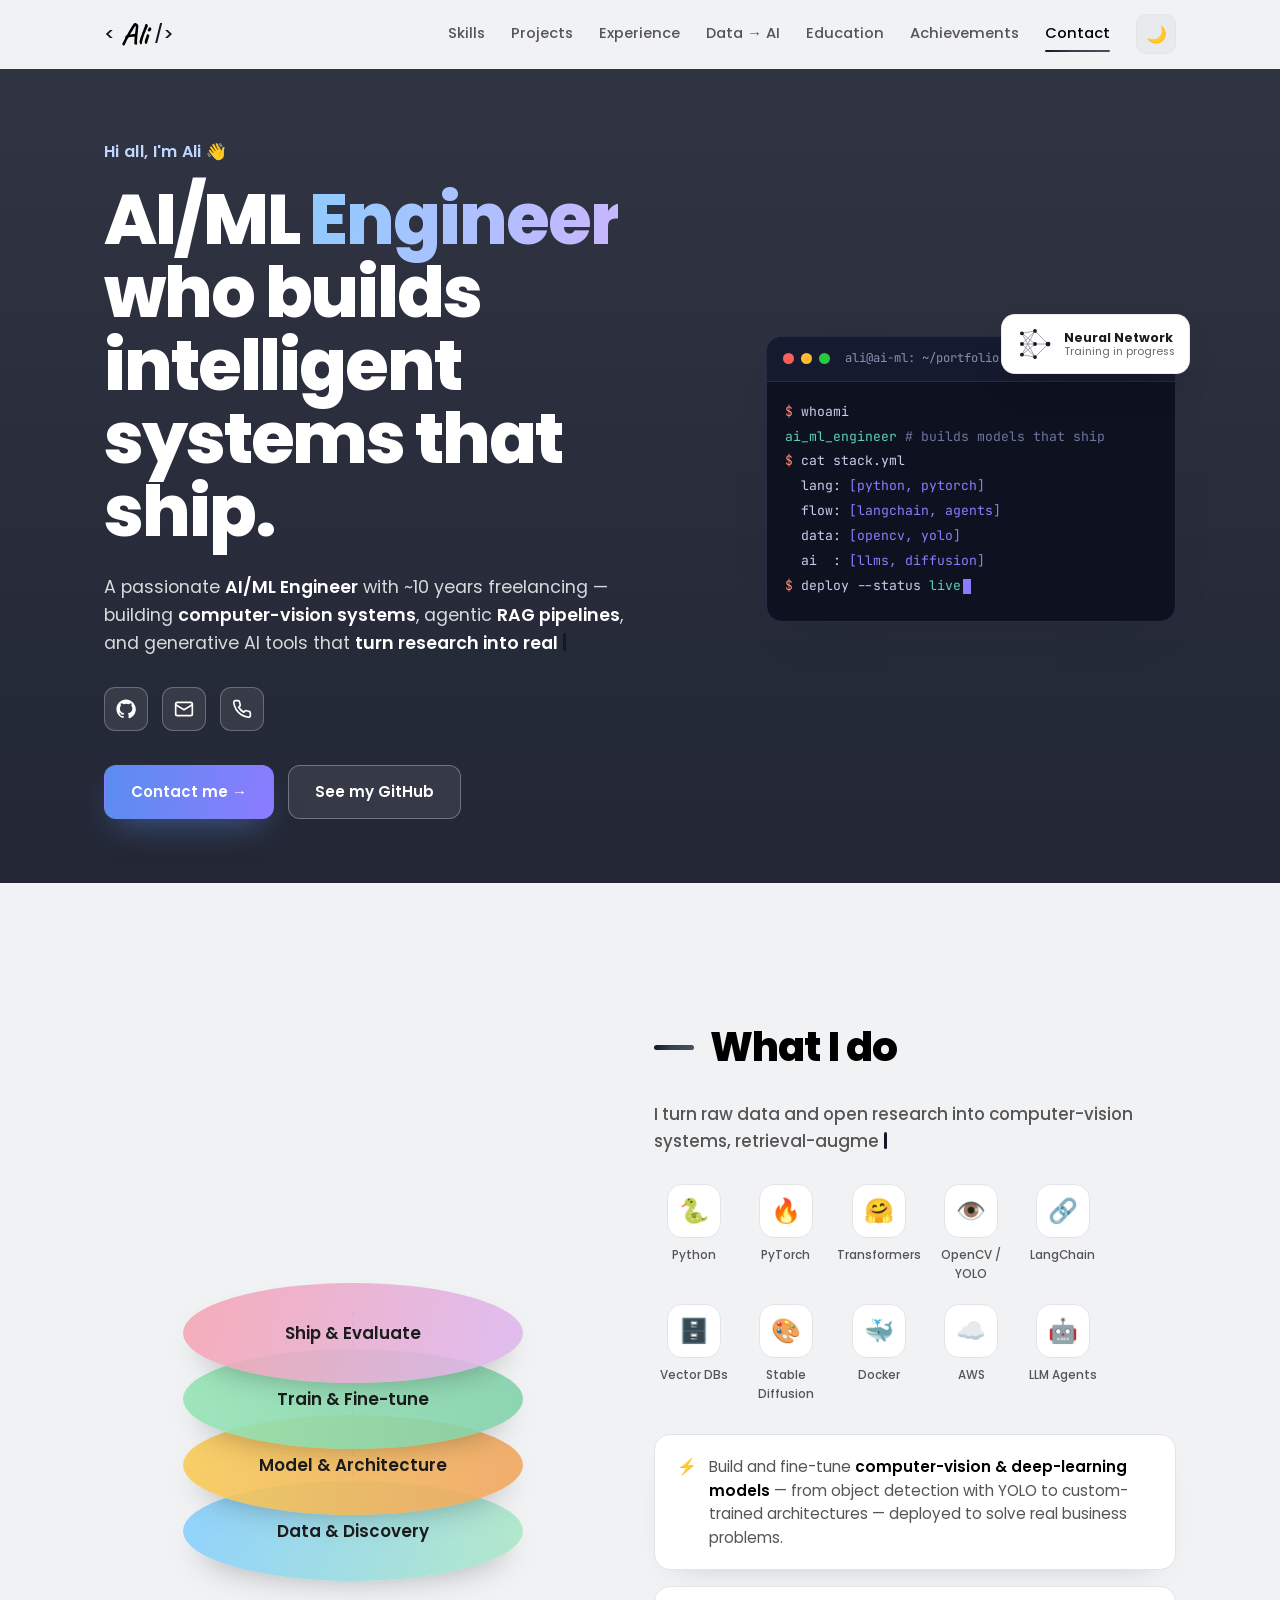
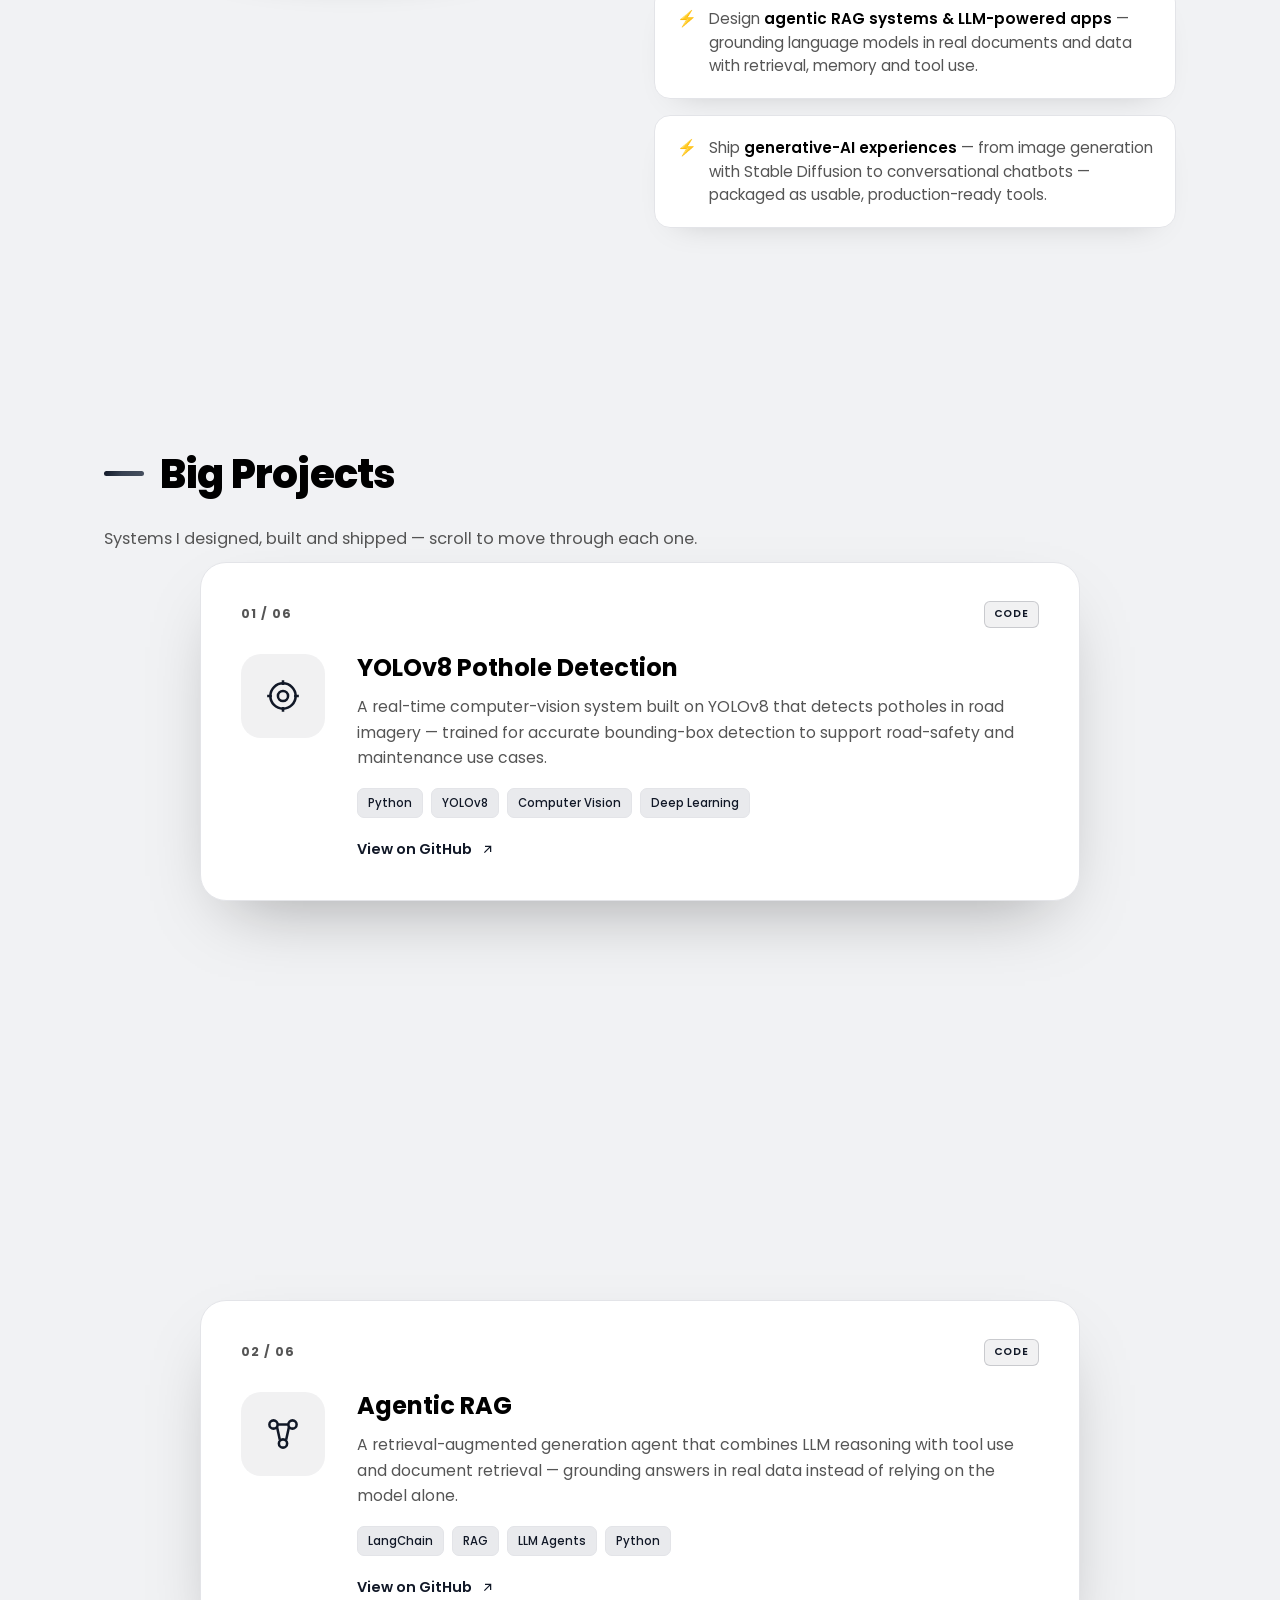
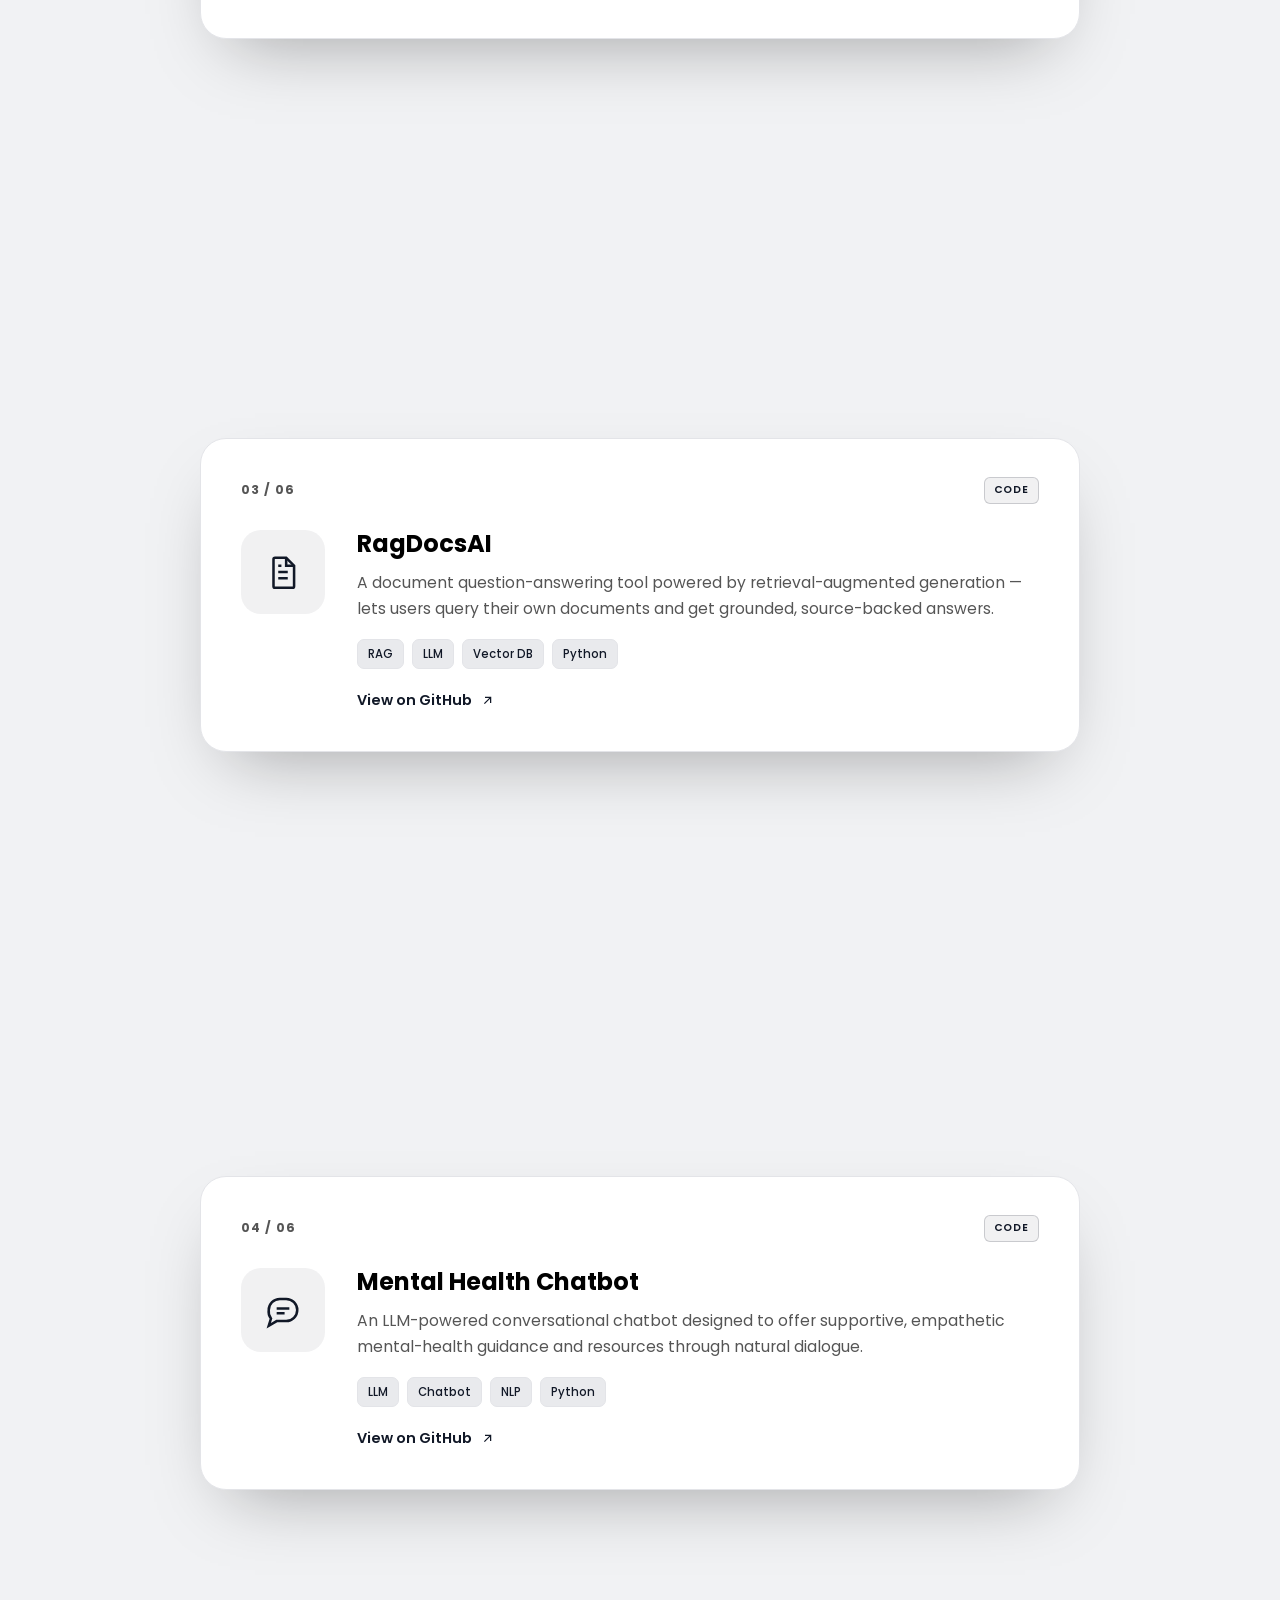
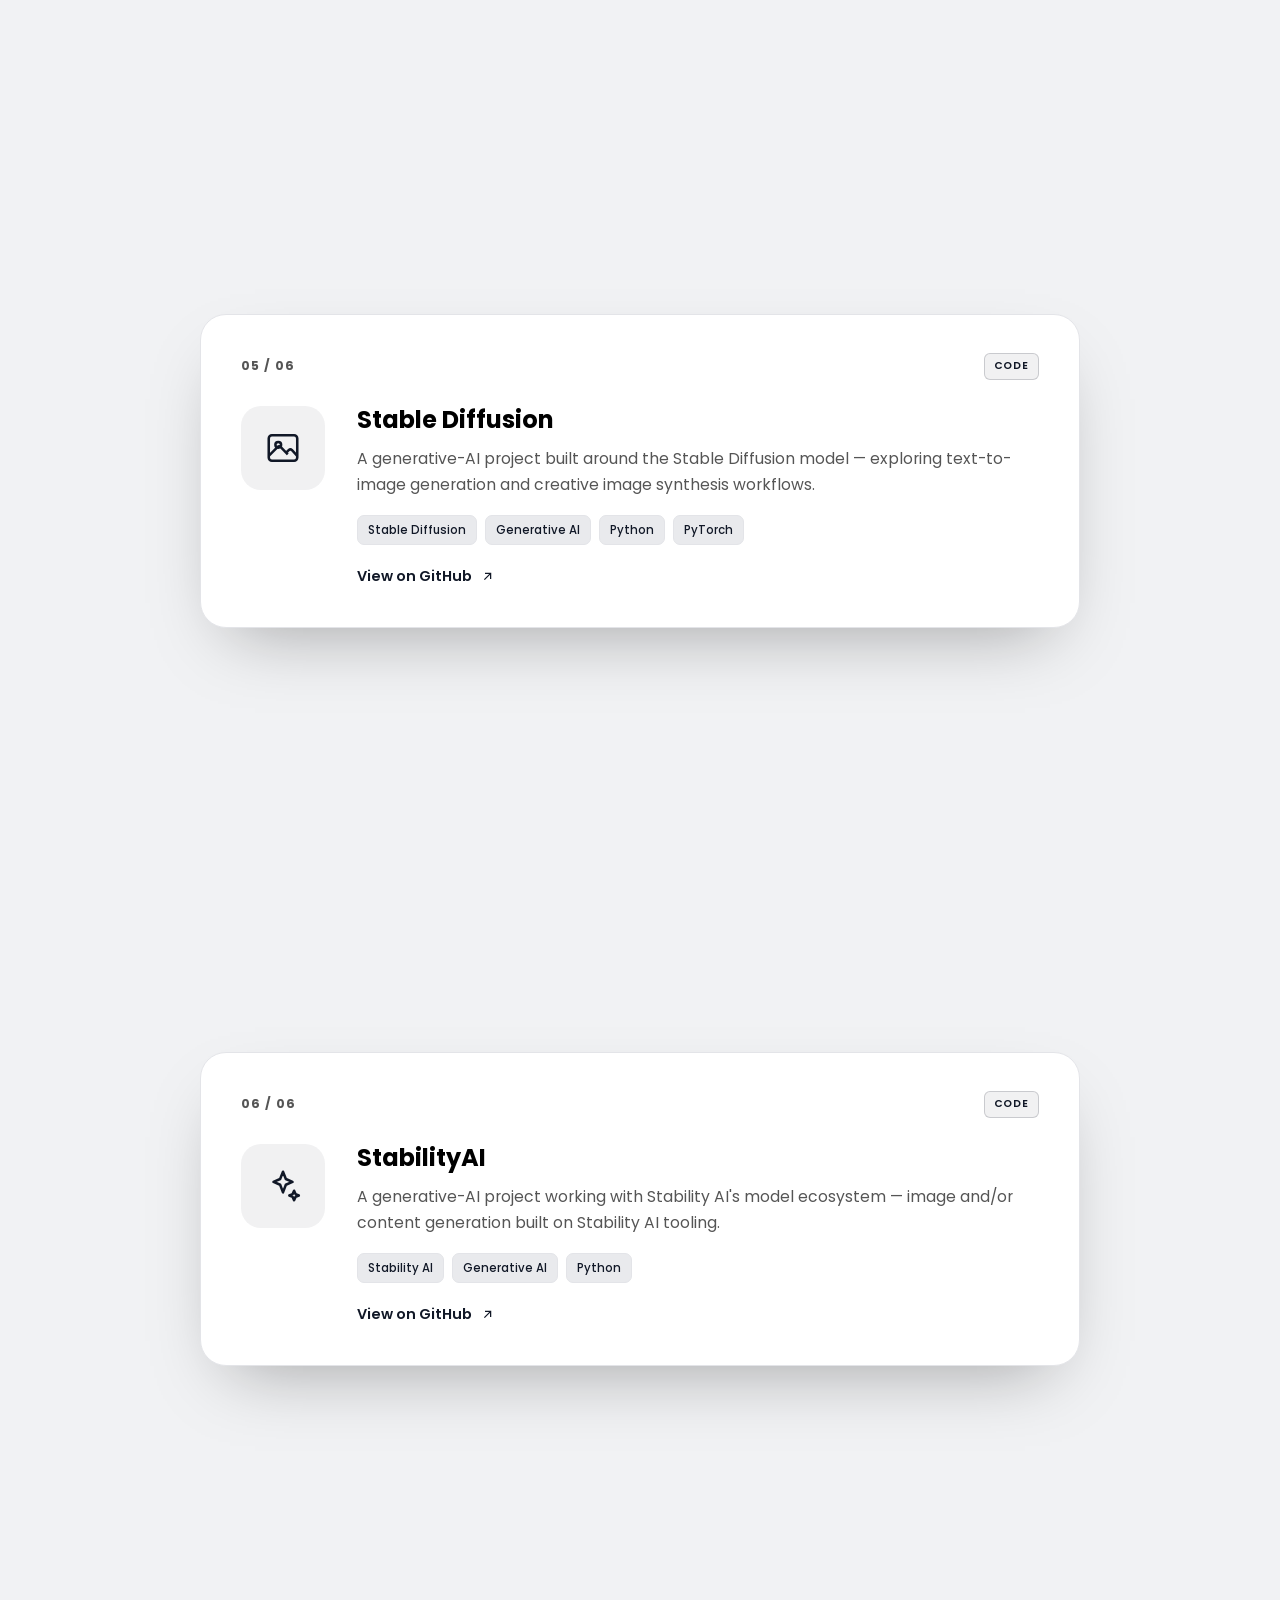
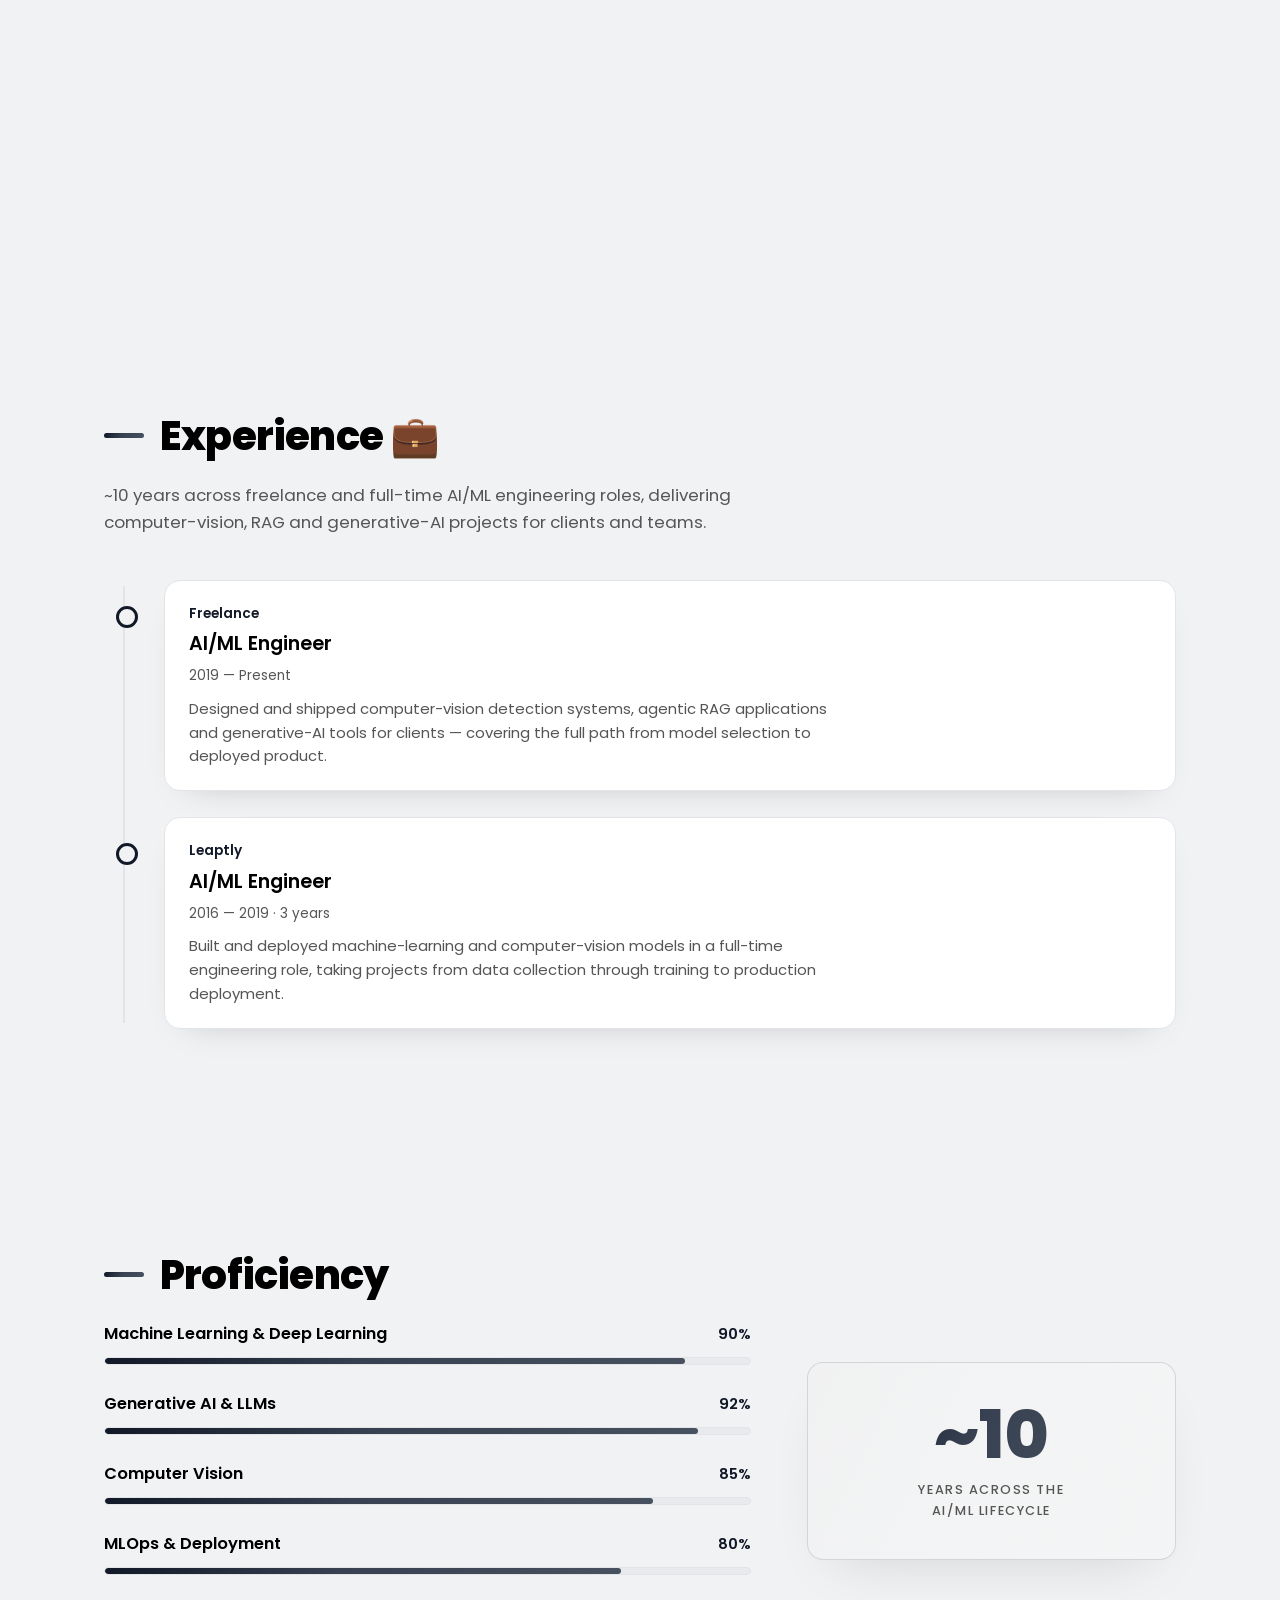
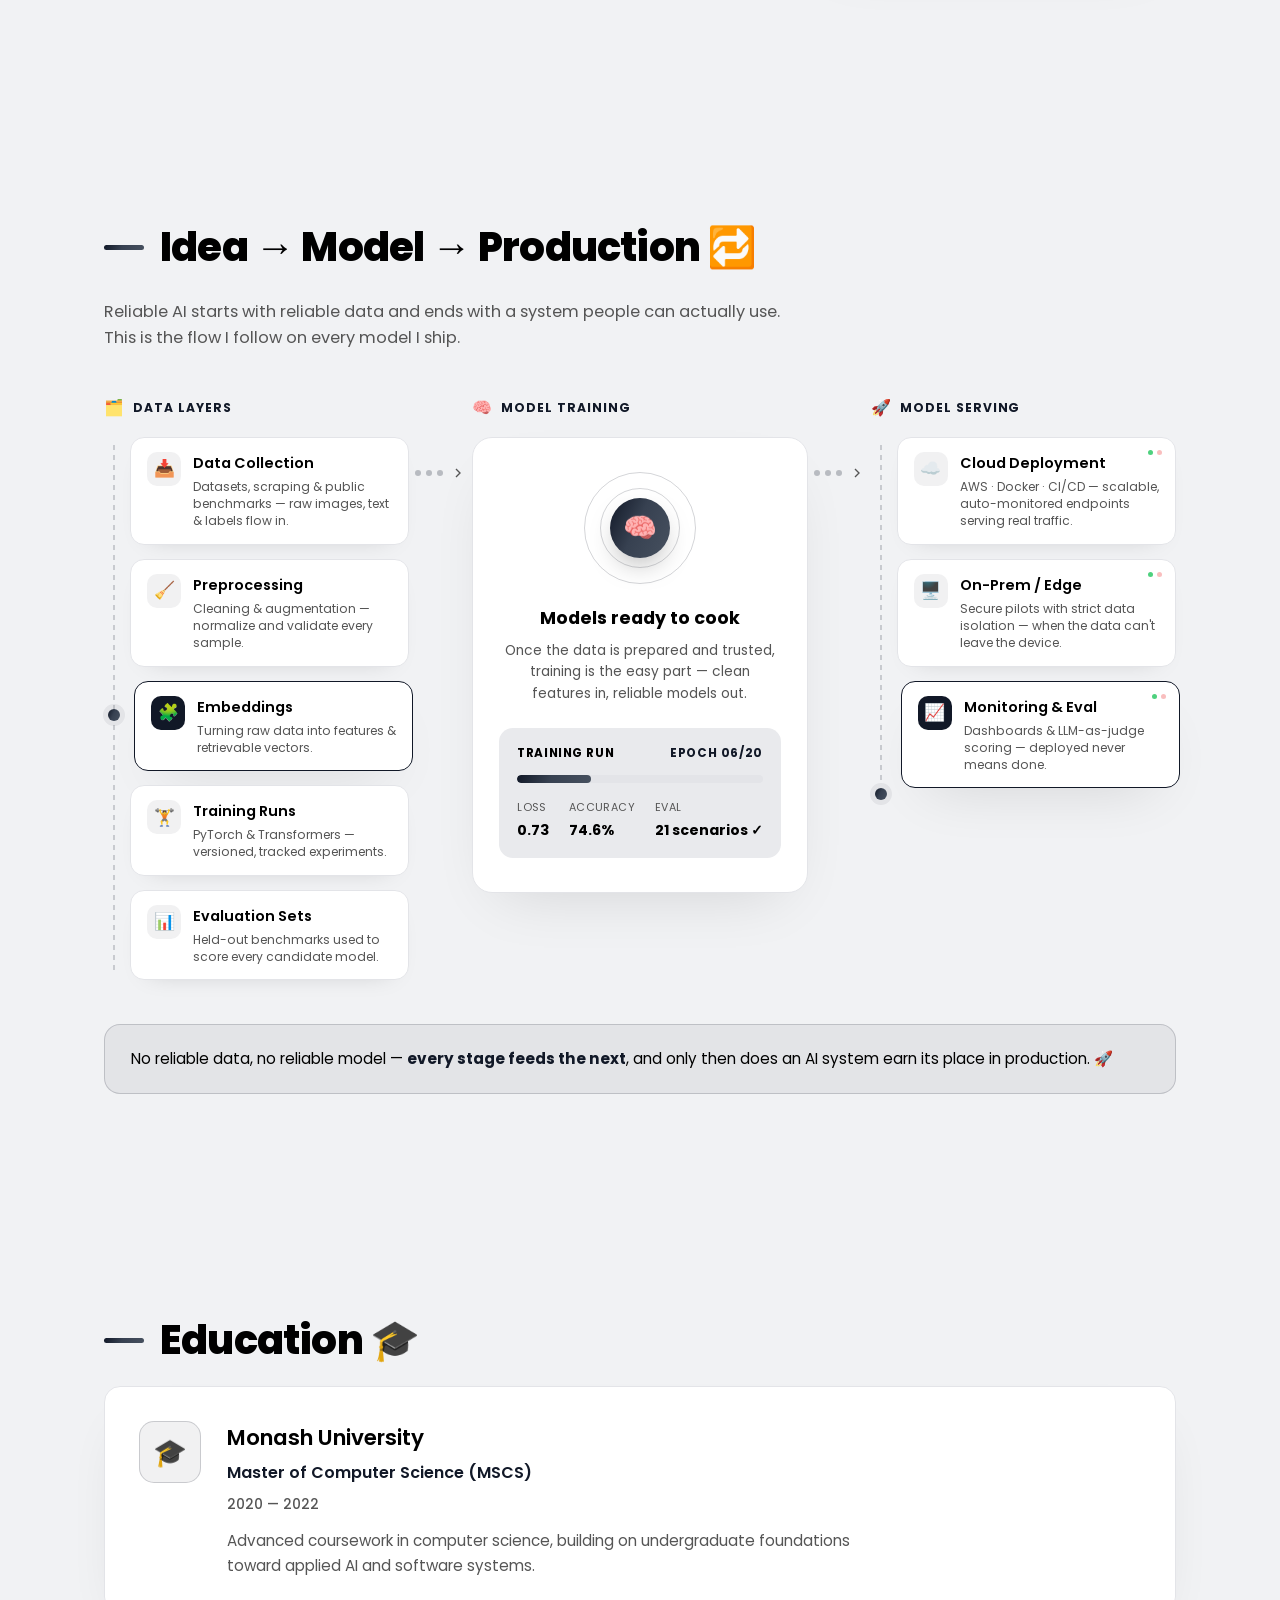
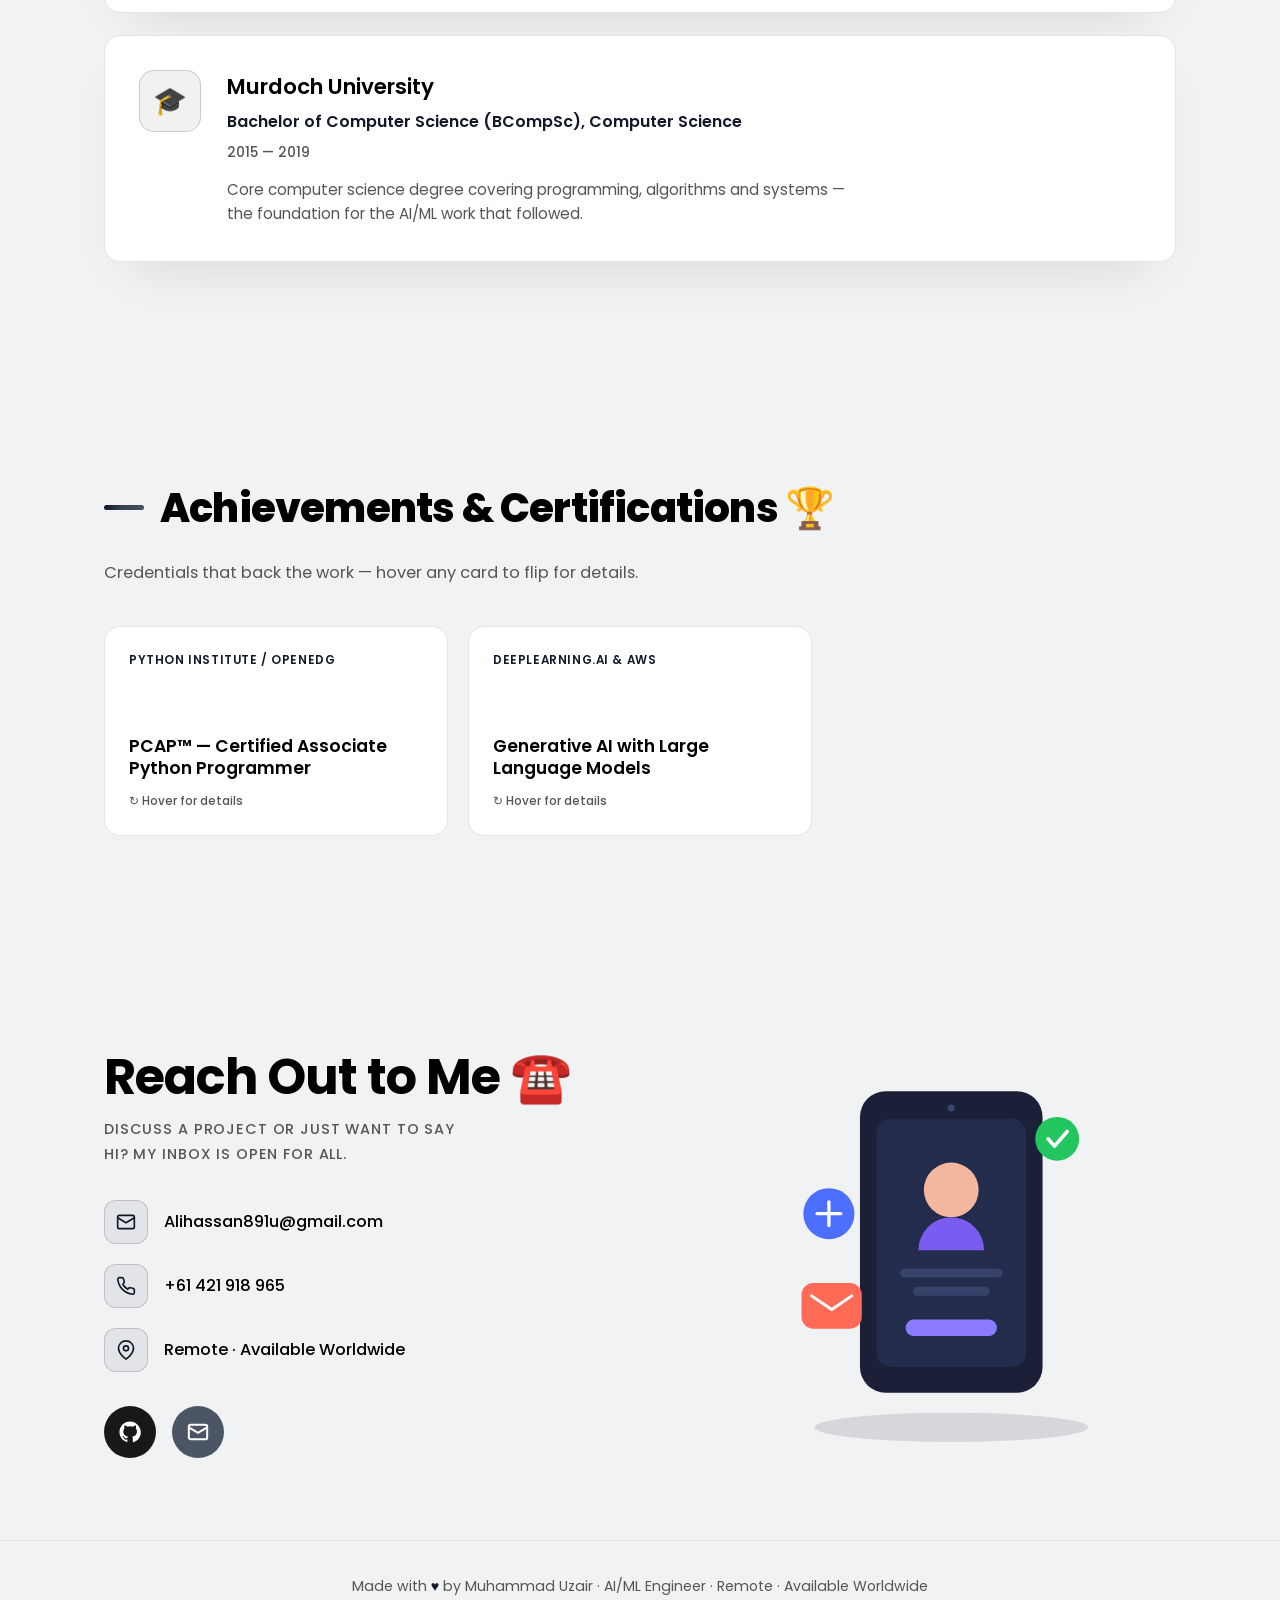
==== commit 79deec19: "Add files via upload" ====
--- a/index.html
+++ b/index.html
@@ -91,7 +91,7 @@
 .burger svg{width:26px;height:26px}
 
 /* ============ HERO ============ */
-.hero{position:relative;padding-top:70px;padding-bottom:64px;background:linear-gradient(180deg,rgba(6,10,26,.82),rgba(6,10,26,.88)),url('images/hero-ai-bg.jpg') center 35%/cover no-repeat;color:#fff;border-radius:0 0 28px 28px}
+.hero{position:relative;padding-top:70px;padding-bottom:64px;background:linear-gradient(180deg,rgba(6,10,26,.82),rgba(6,10,26,.88)),url('images/hero-ai-bg.jpg') center 35%/cover no-repeat;color:#fff}
 .hero-grid{display:grid;grid-template-columns:1.5fr 1fr;gap:48px;align-items:center}
 .hero-visual{position:relative}
 .hero-ai-badge{position:absolute;top:-22px;right:-14px;z-index:5;display:flex;align-items:center;gap:10px;background:#fff;border:1px solid rgba(0,0,0,.08);border-radius:14px;padding:10px 14px;box-shadow:0 18px 40px -18px rgba(0,0,0,.35);animation:heroBadgeFloat 4s ease-in-out infinite}
@@ -453,7 +453,8 @@
 </header>
 
 <!-- ============ HERO ============ -->
-<section class="hero wrap">
+<section class="hero">
+  <div class="wrap">
   <div class="hero-grid">
     <div>
       <div class="hi">Hi all, I'm Ali 👋</div>
@@ -500,6 +501,7 @@
         </div>
       </div>
     </div>
+  </div>
   </div>
 </section>
 
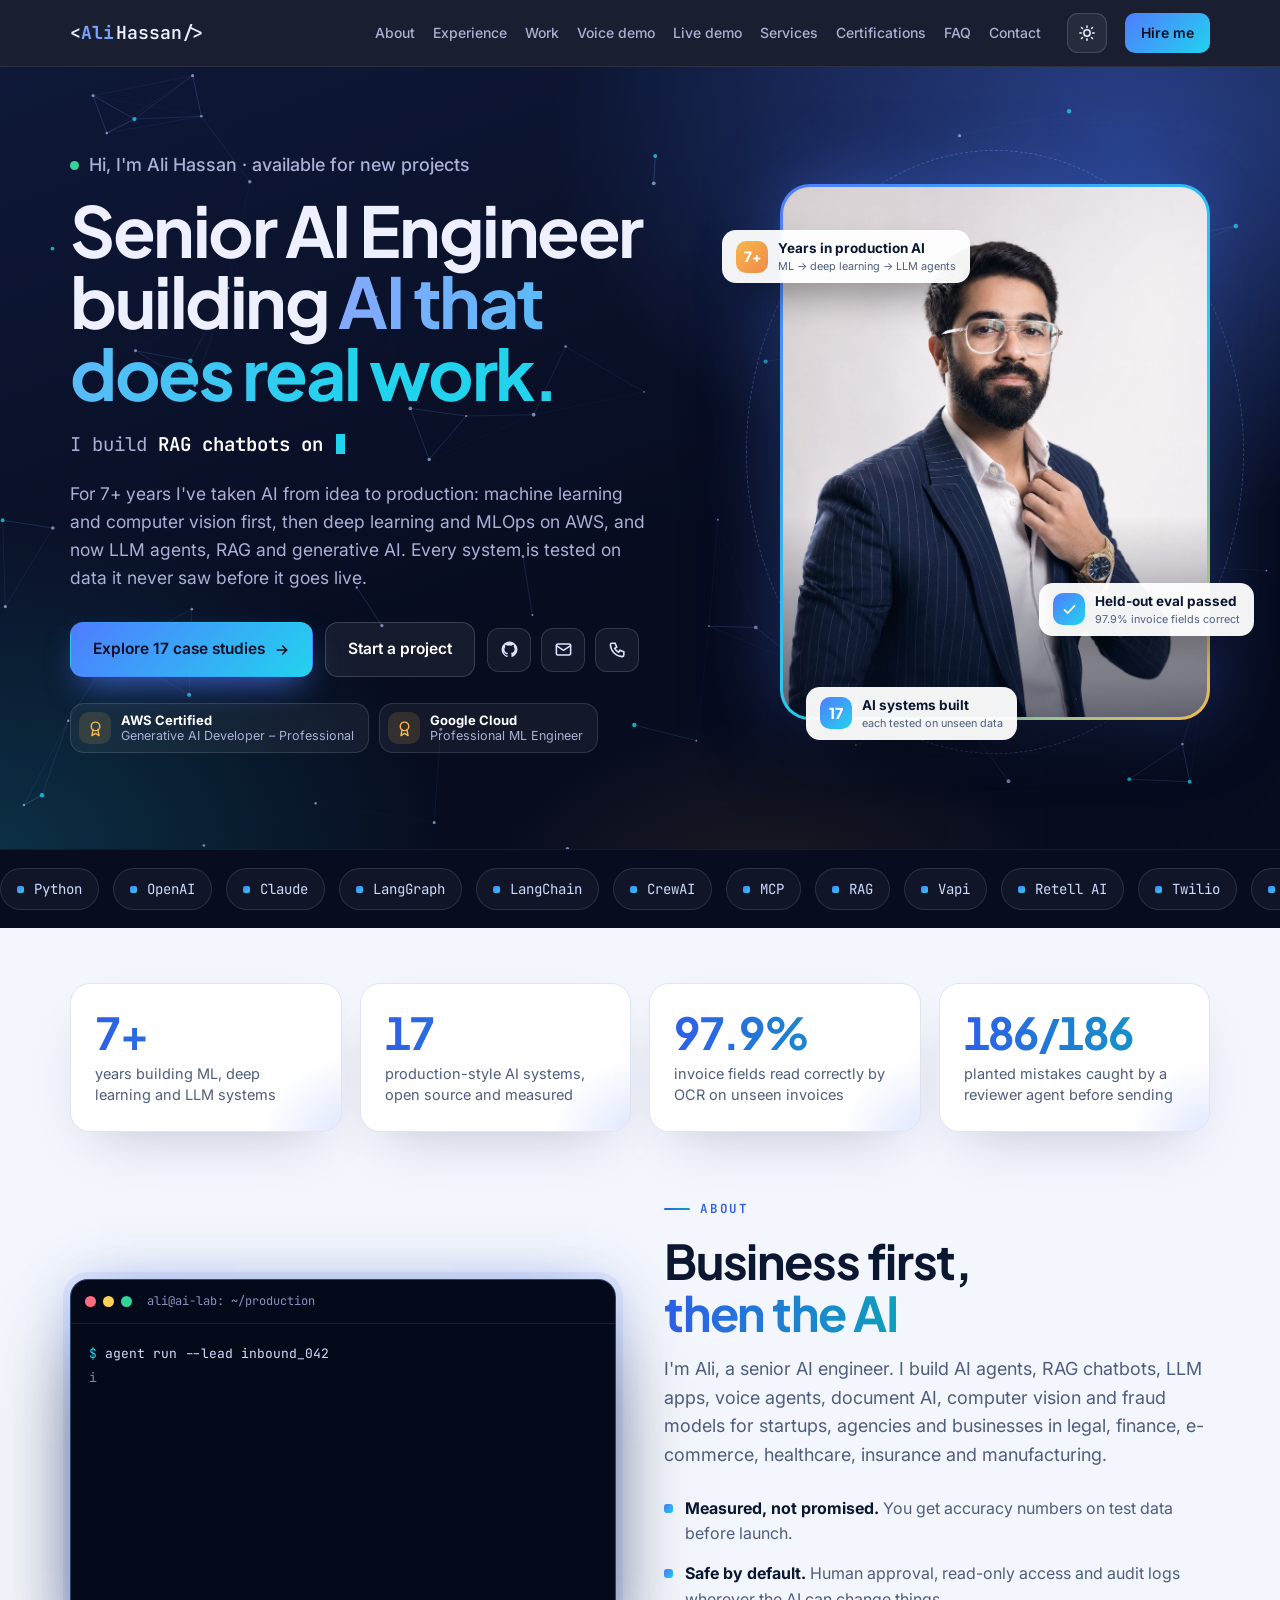
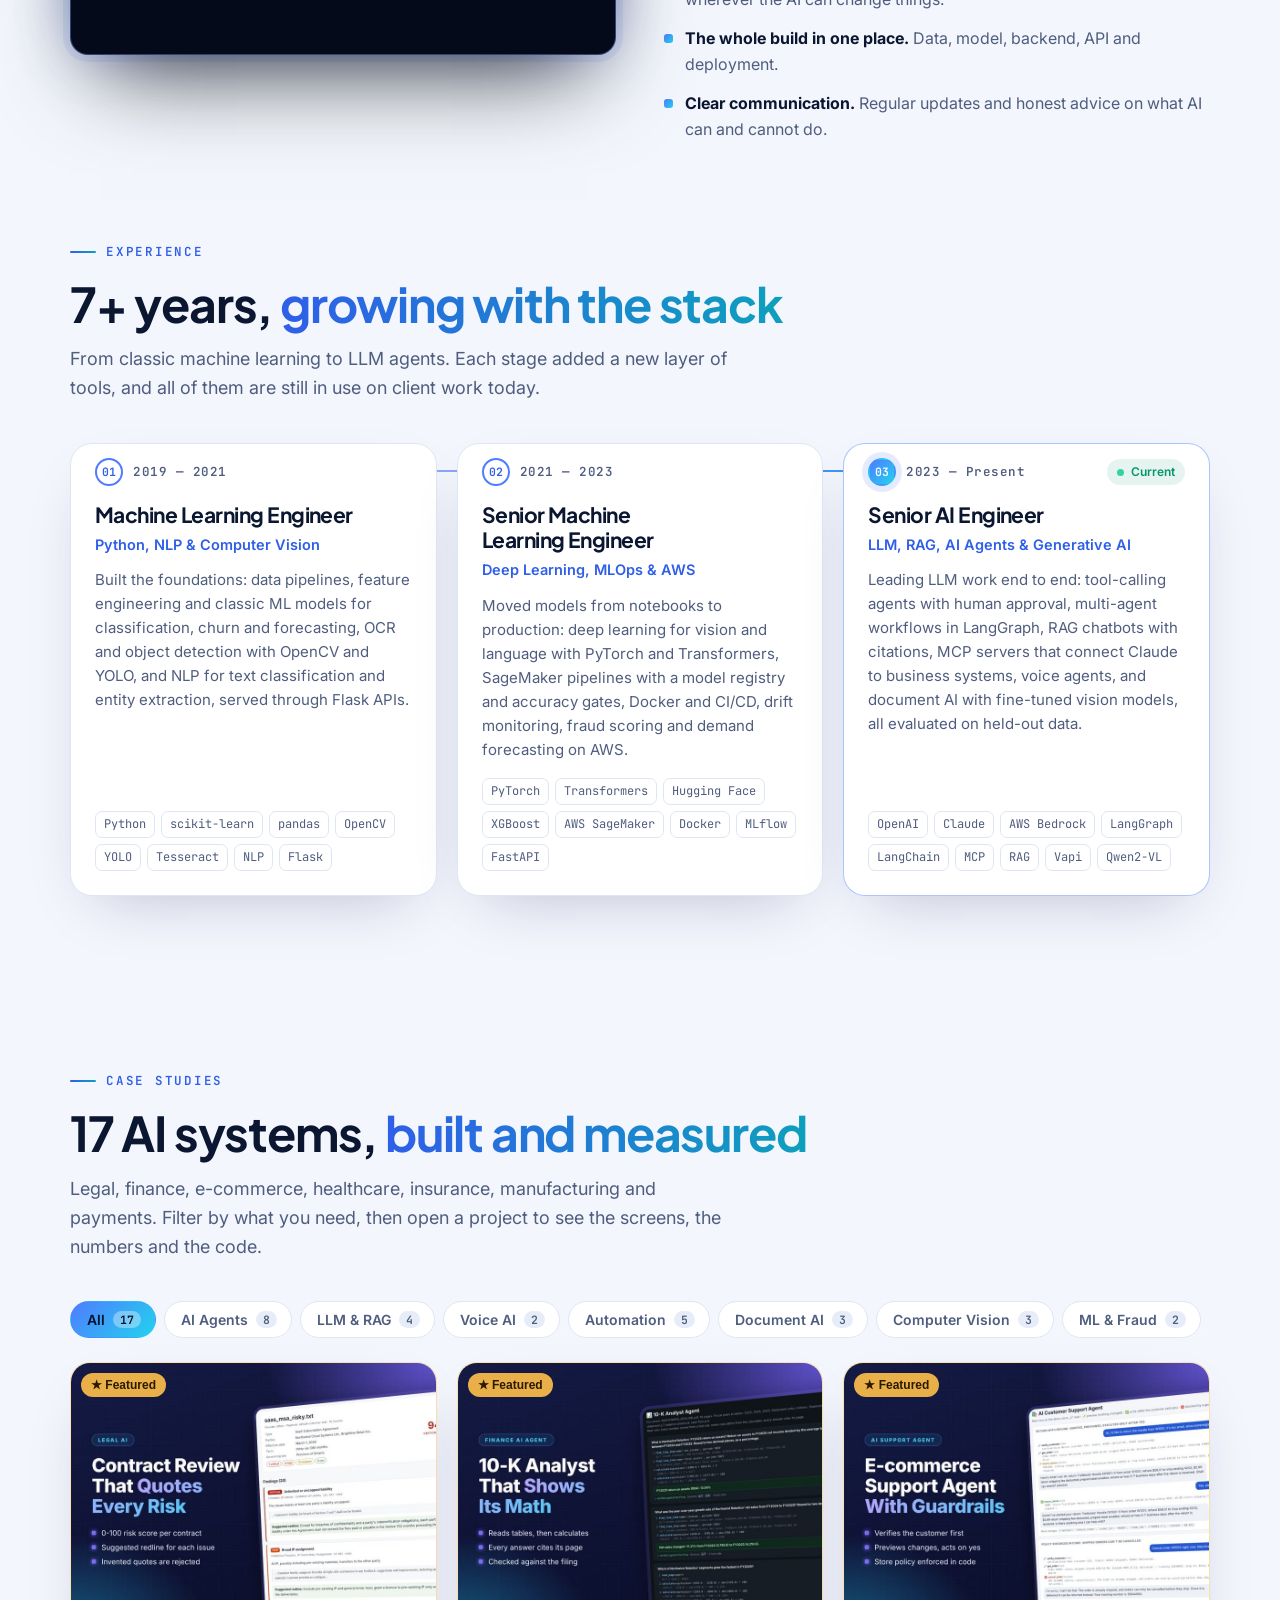
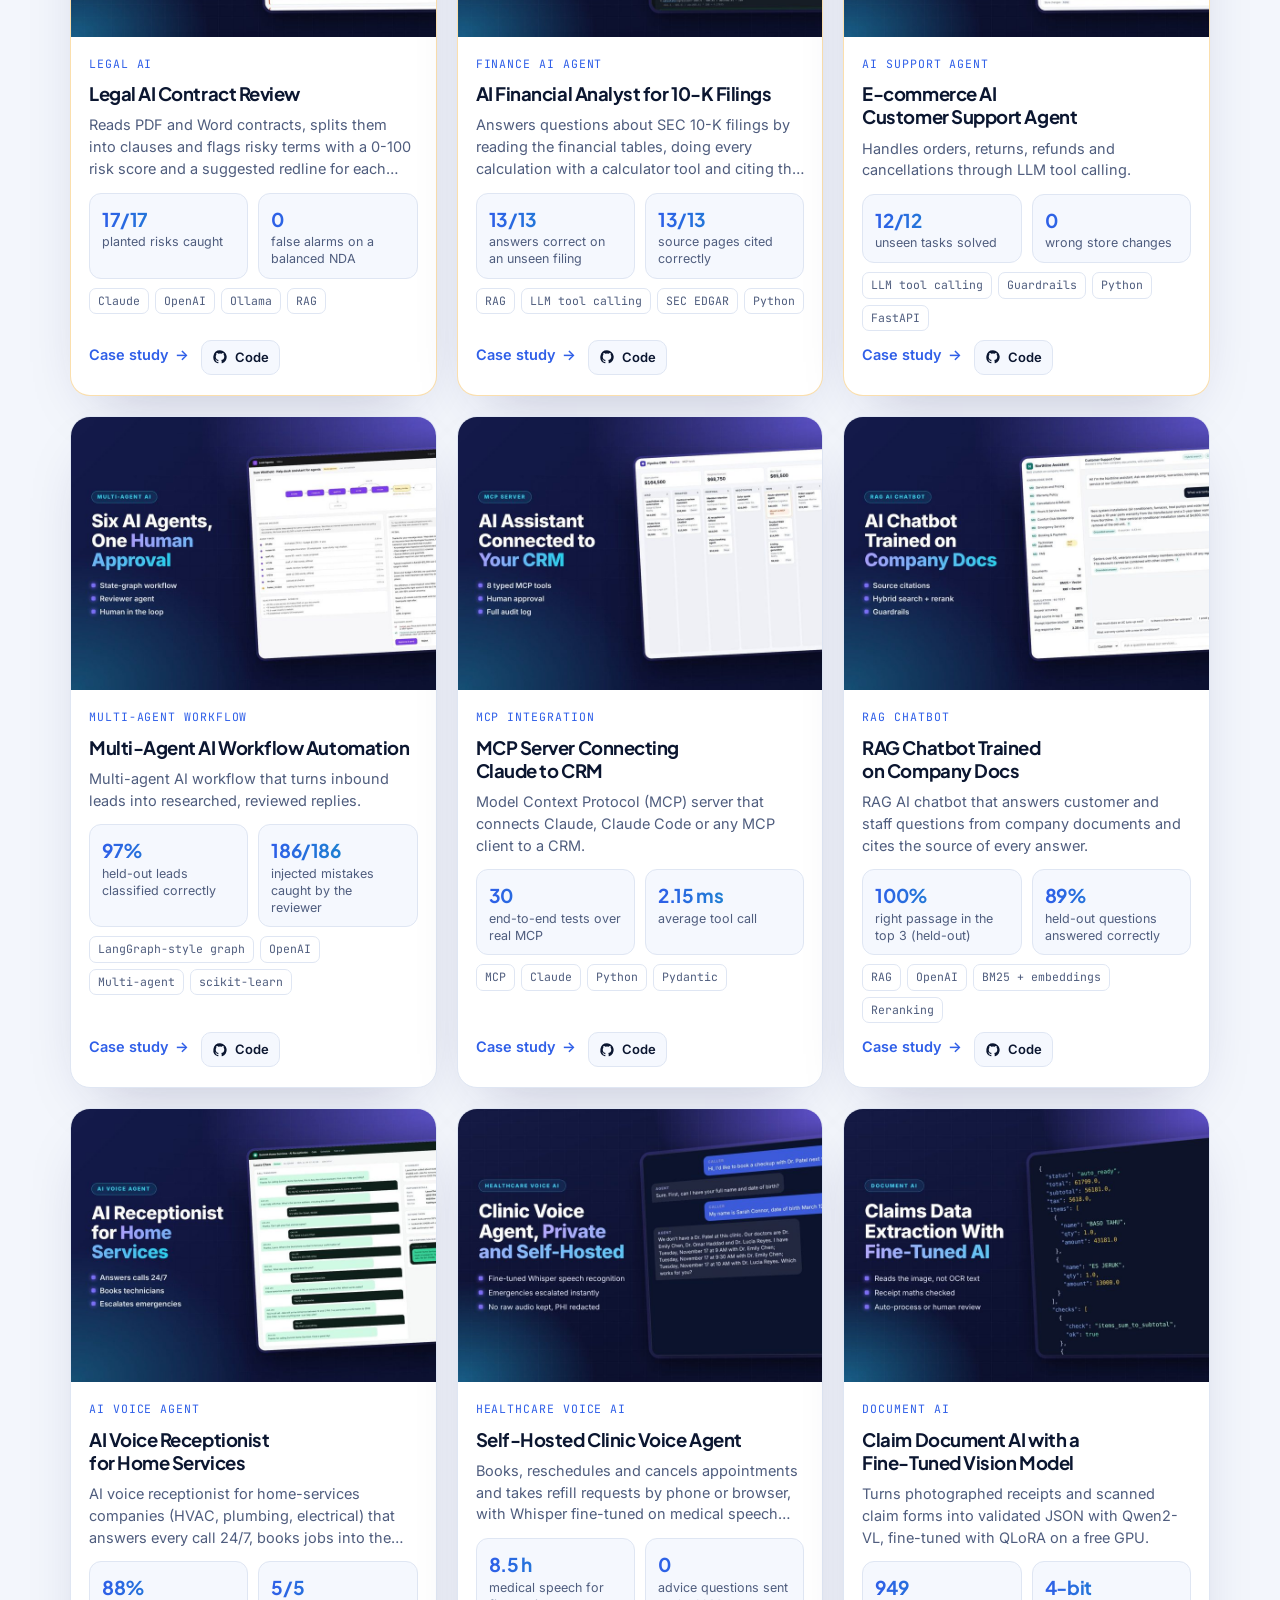
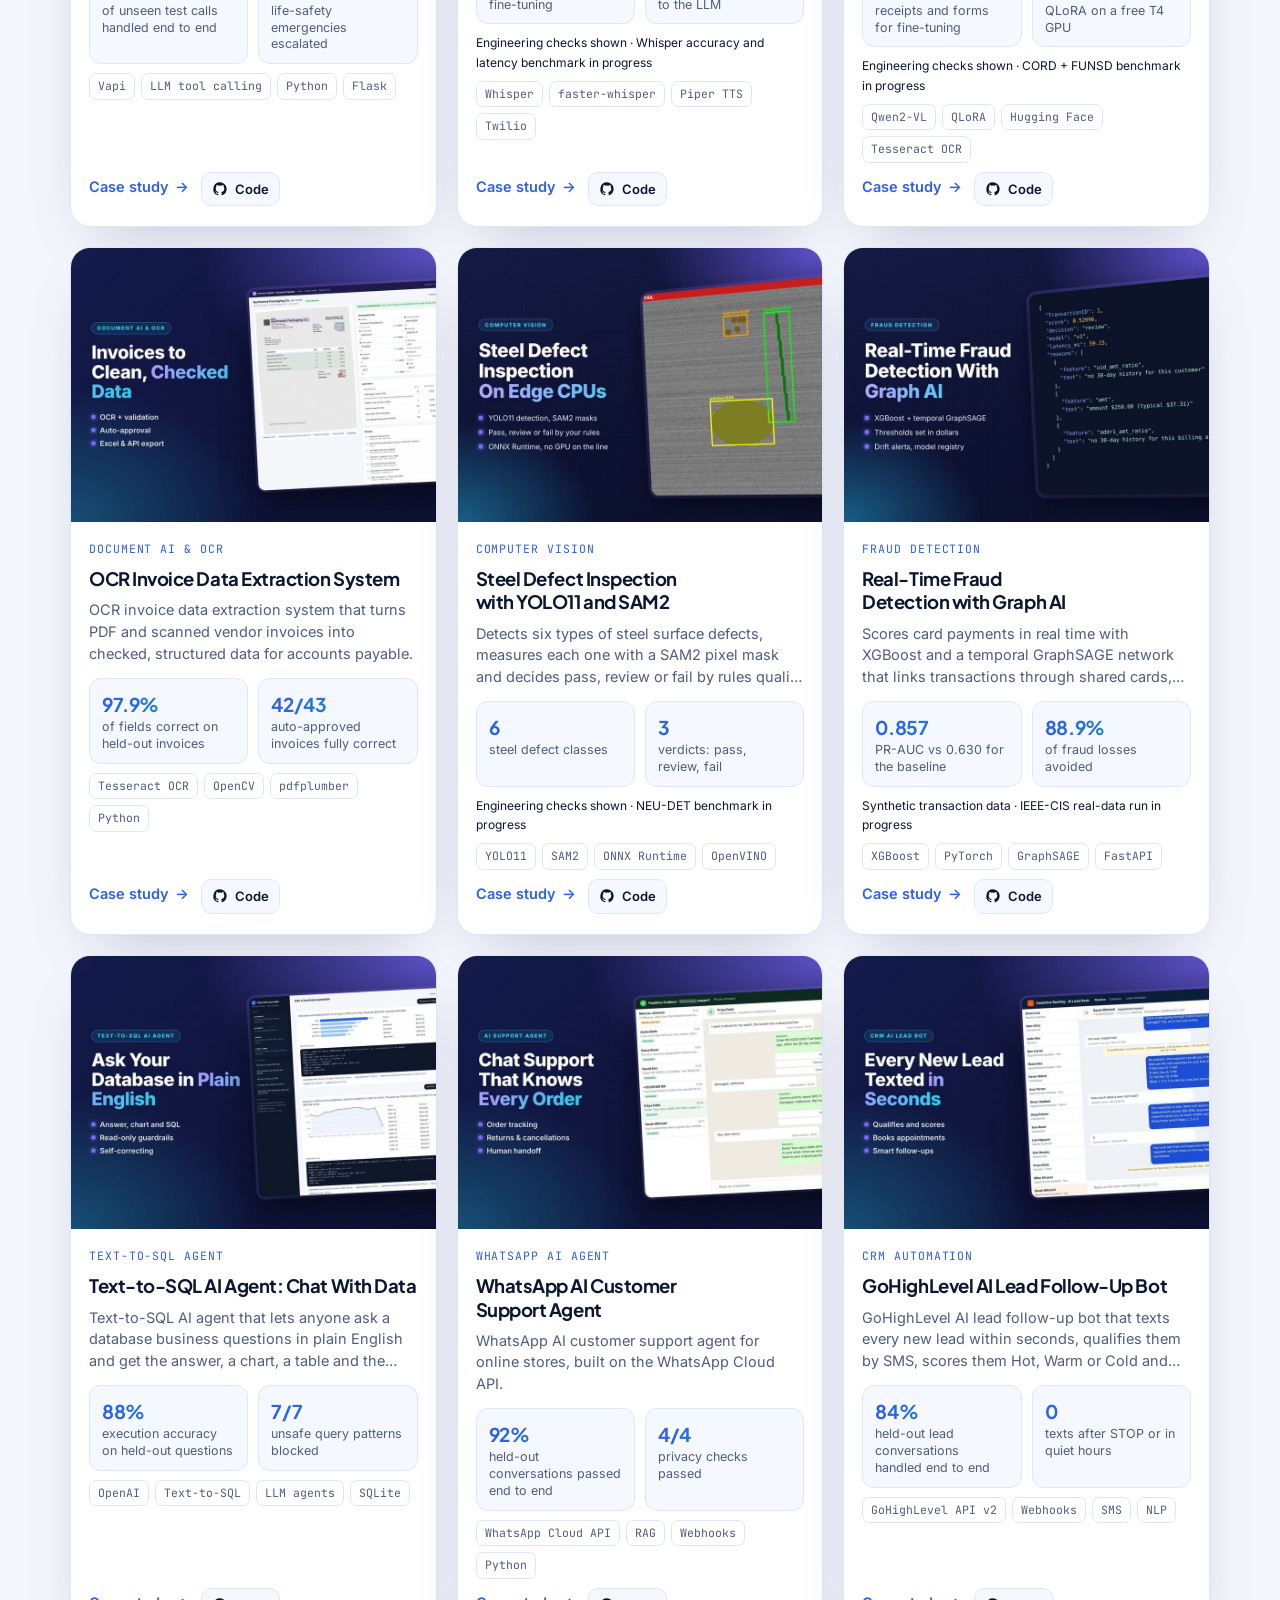
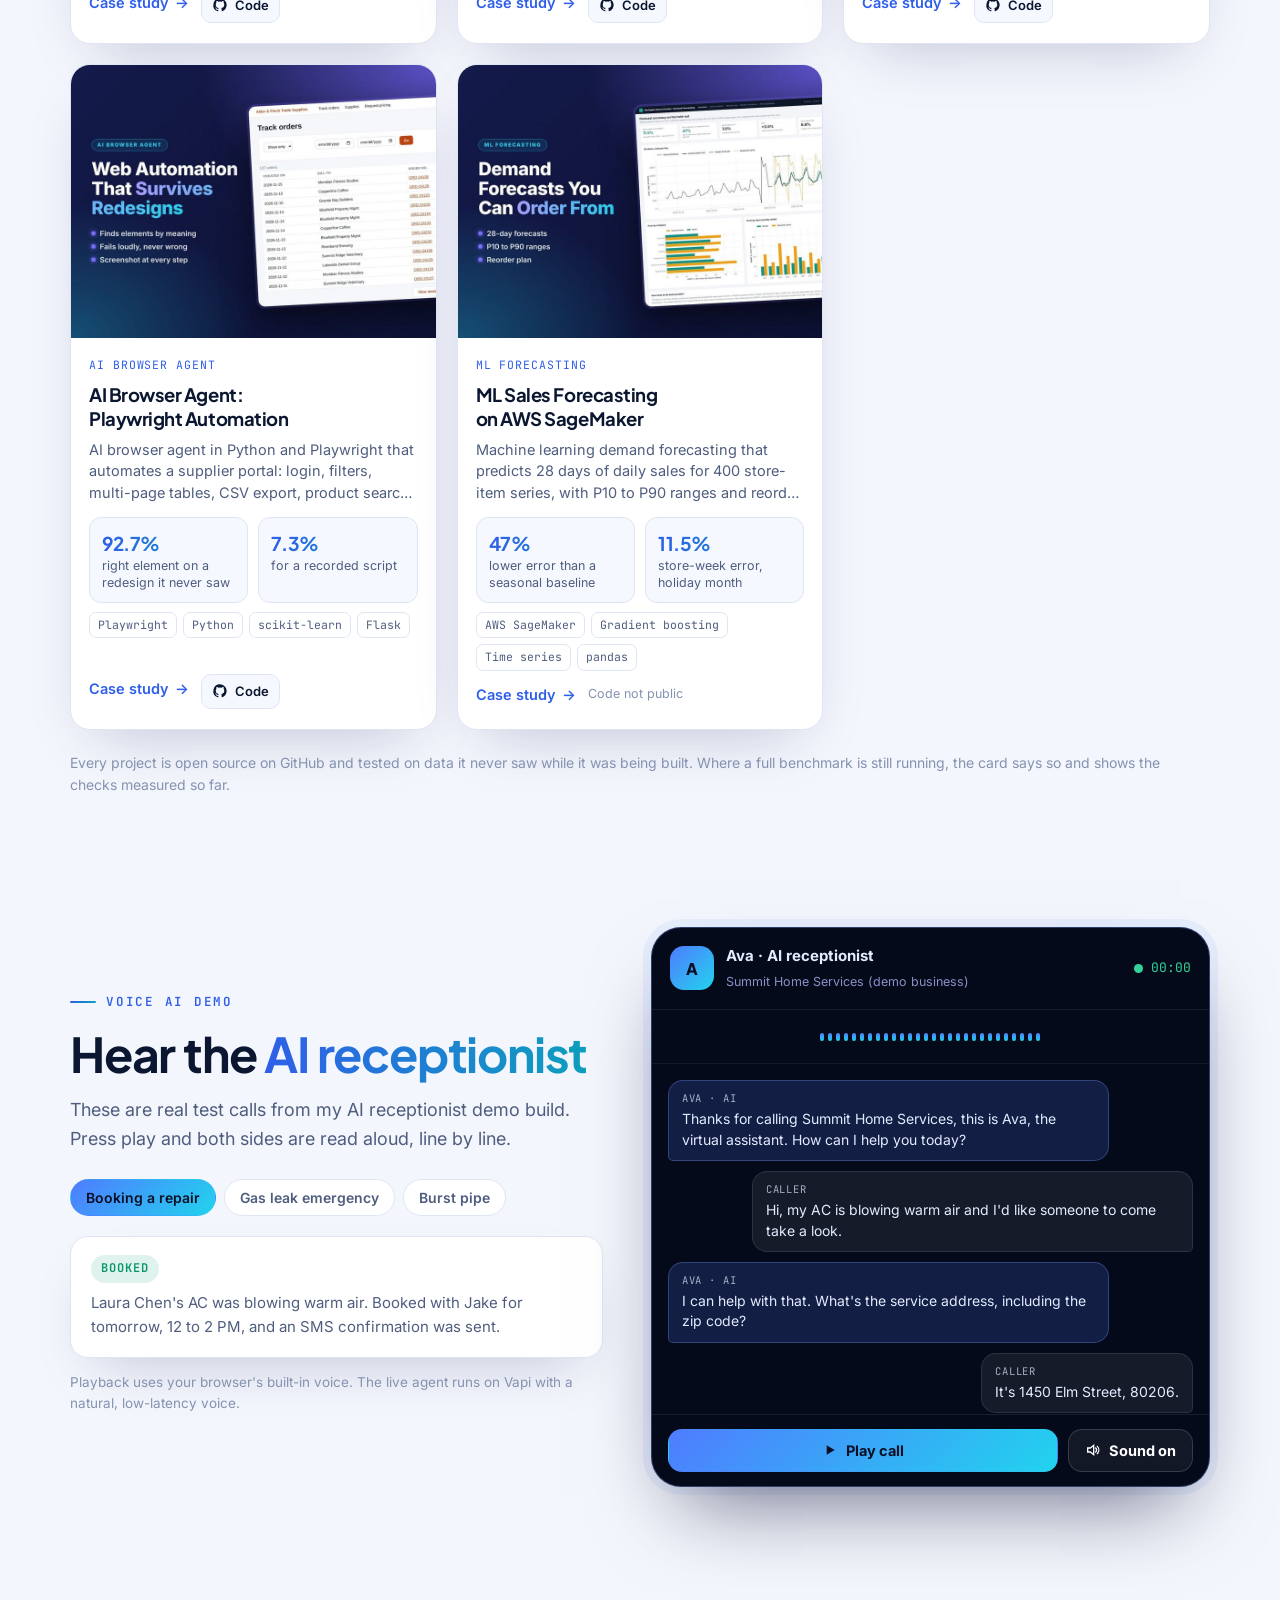
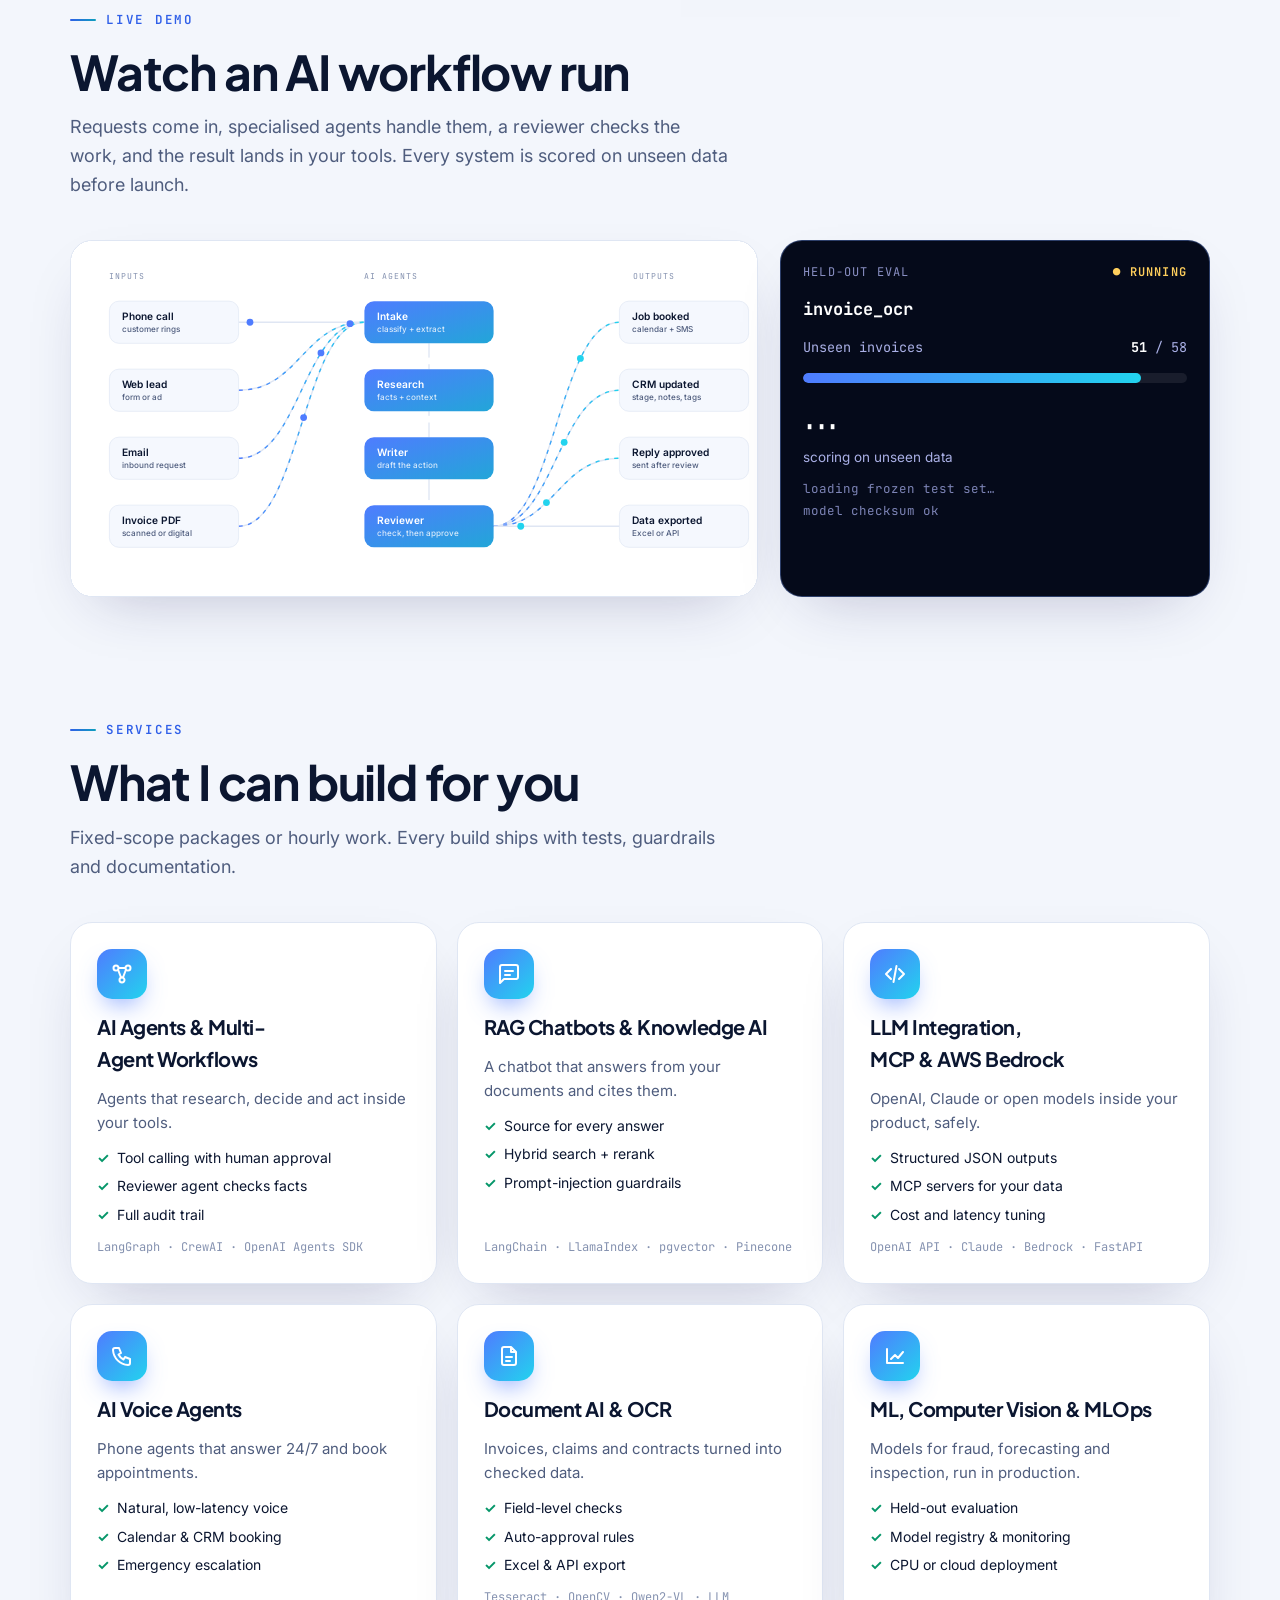
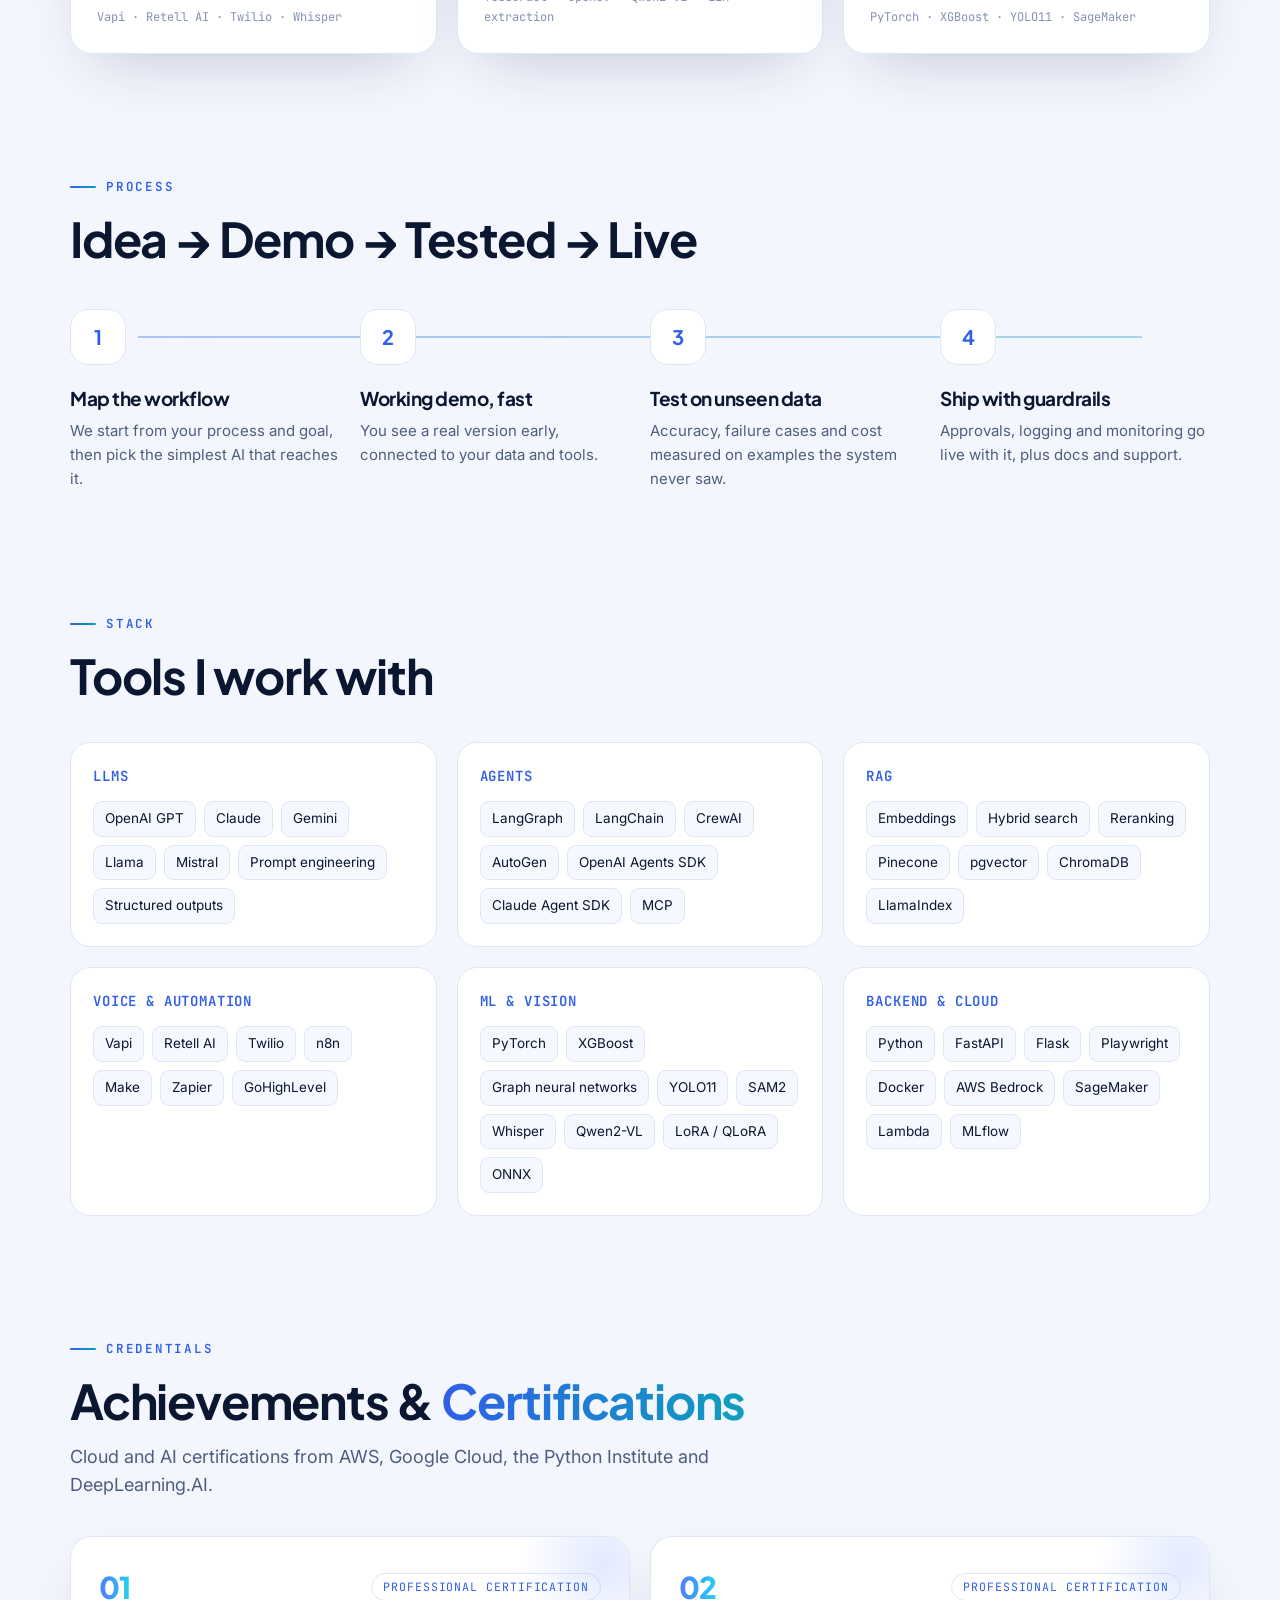
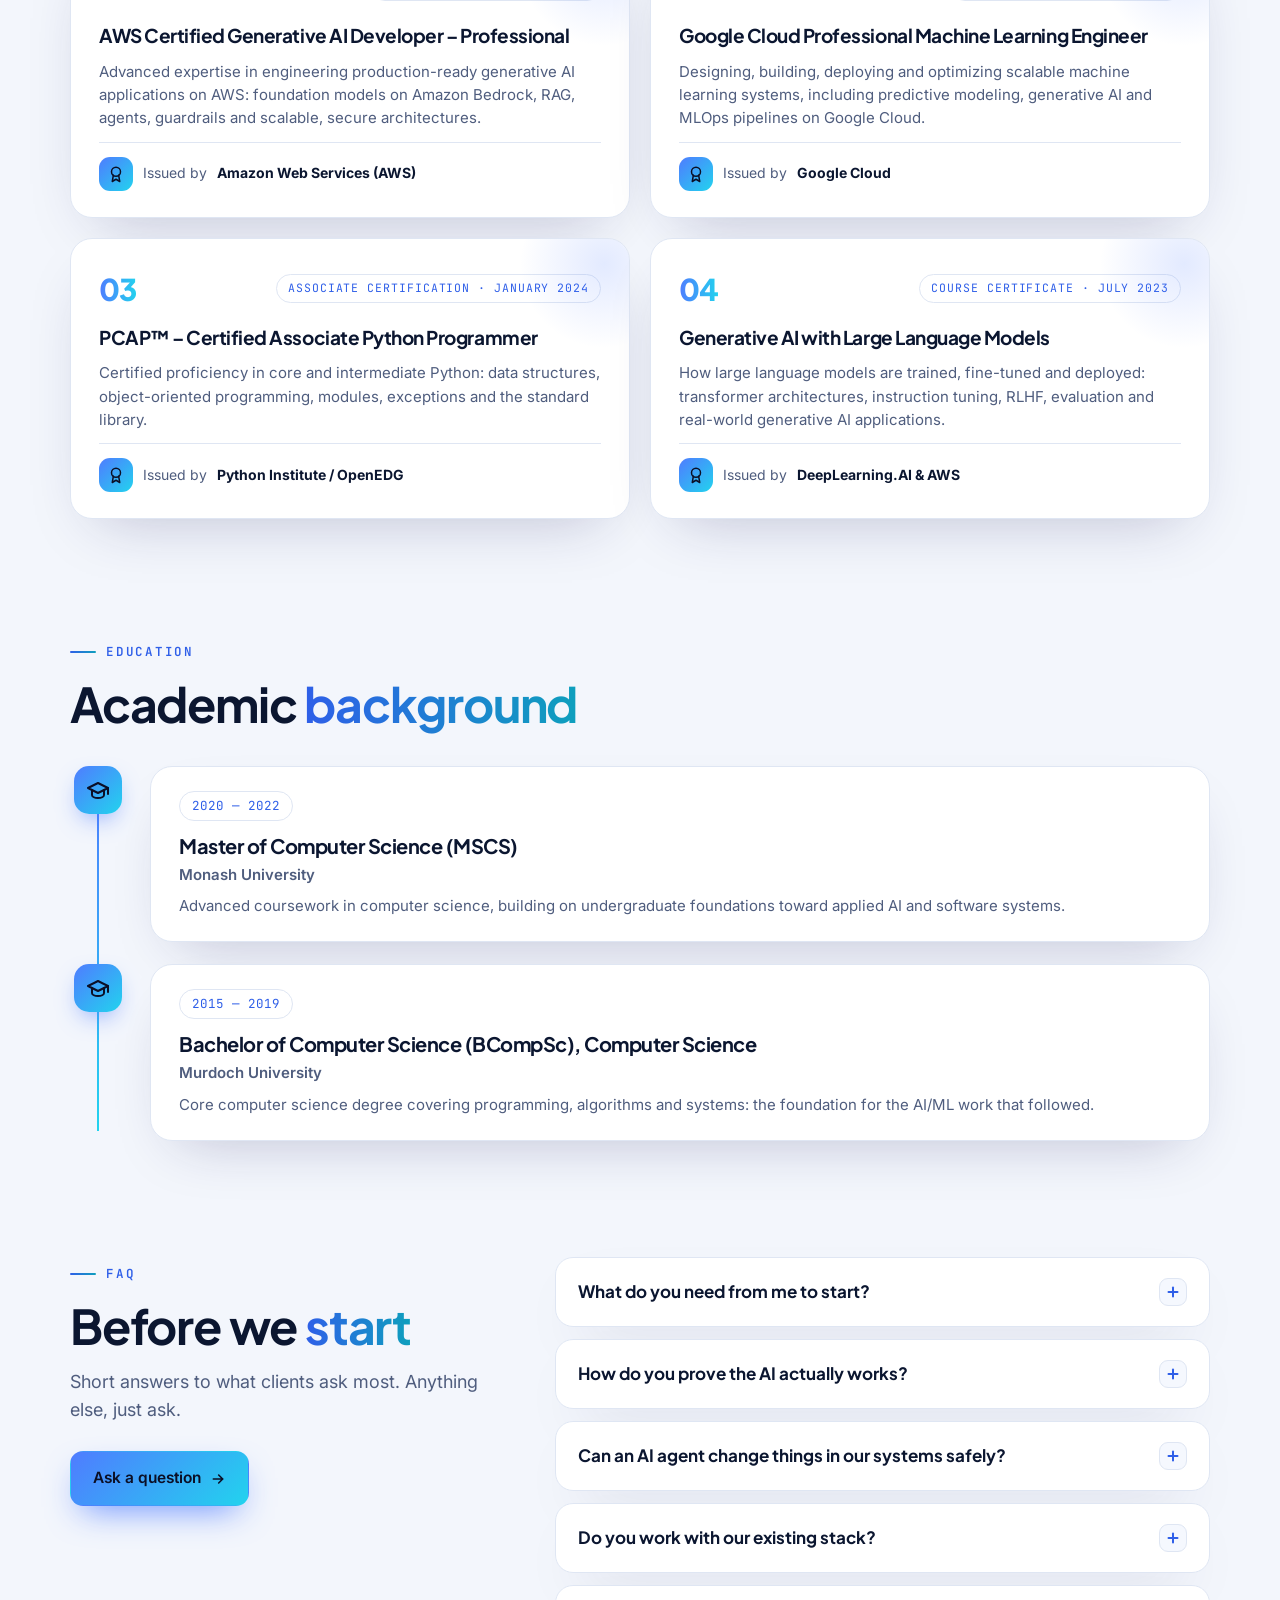
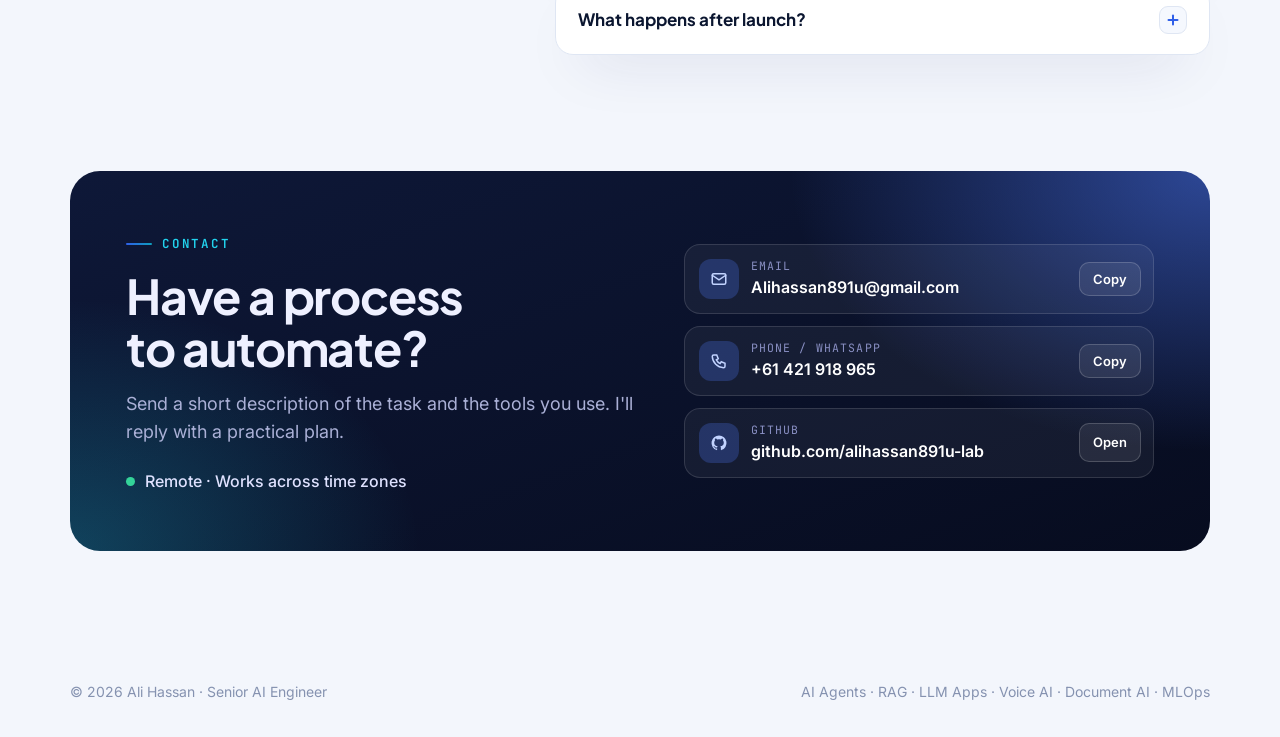
==== commit 5244bbc6: "Redesign portfolio: new hero with photo, 7+ year experience journey, filterable 17-project explorer " ====
--- a/index.html
+++ b/index.html
@@ -1,950 +1,938 @@
-<!DOCTYPE html>
+<!doctype html>
 <html lang="en">
 <head>
-<meta charset="UTF-8" />
-<meta name="viewport" content="width=device-width, initial-scale=1.0" />
-<title>Ali Hassan | AI/ML Engineer</title>
-<meta name="description" content="Ali Hassan — AI/ML Engineer specializing in computer vision, retrieval-augmented generation and generative AI, with ~10 years of freelance experience." />
-<meta property="og:title" content="Ali Hassan — AI/ML Engineer" />
-<meta property="og:description" content="AI/ML Engineer building computer-vision systems, RAG agents and generative AI tools — freelance portfolio of Ali Hassan." />
-<meta property="og:type" content="website" />
-
-<link rel="icon" type="image/png" href="[data-uri]" />
-<link rel="shortcut icon" type="image/png" href="[data-uri]" />
-
-<link rel="preconnect" href="https://fonts.googleapis.com" />
-<link rel="preconnect" href="https://fonts.gstatic.com" crossorigin />
-<link href="https://fonts.googleapis.com/css2?family=Poppins:wght@300;400;500;600;700;800&family=Caveat:wght@600;700&family=JetBrains+Mono:wght@400;500&display=swap" rel="stylesheet" />
-
+<meta charset="utf-8">
+<meta name="viewport" content="width=device-width,initial-scale=1,viewport-fit=cover">
+<title>Ali Hassan · Senior AI Engineer · AI Agents, RAG & LLM Apps</title>
+<meta name="claude:viewport-fit-sides" content="cover">
+<meta name="description" content="Ali Hassan is a senior AI engineer with 7+ years of experience building AI agents, RAG chatbots, LLM apps, voice AI, document AI, computer vision and fraud models, each tested on data it never saw before it ships.">
+<meta name="keywords" content="AI engineer, machine learning engineer, AI agents, RAG chatbot, LLM integration, MCP, AWS Bedrock, LangGraph, voice AI, document AI, OCR, computer vision, fraud detection">
+<meta name="author" content="Ali Hassan">
+<link rel="canonical" href="https://alihassan891u-lab.github.io/">
+<meta property="og:type" content="website">
+<meta property="og:title" content="Ali Hassan · Senior AI Engineer">
+<meta property="og:description" content="7+ years in production AI: AI agents, RAG, LLM apps, voice AI, document AI, computer vision and fraud detection. 17 case studies with real results.">
+<meta property="og:url" content="https://alihassan891u-lab.github.io/">
+<meta property="og:image" content="https://alihassan891u-lab.github.io/img/og.jpg">
+<meta property="og:image:width" content="1200"><meta property="og:image:height" content="630">
+<meta name="twitter:card" content="summary_large_image">
+<meta name="twitter:image" content="https://alihassan891u-lab.github.io/img/og.jpg">
+<meta name="theme-color" content="#070c1f">
+<link rel="icon" href="data:image/svg+xml,%3Csvg xmlns='http://www.w3.org/2000/svg' viewBox='0 0 64 64'%3E%3Cdefs%3E%3ClinearGradient id='g' x1='0' y1='0' x2='1' y2='1'%3E%3Cstop offset='0' stop-color='%234f7cff'/%3E%3Cstop offset='1' stop-color='%2322d3ee'/%3E%3C/linearGradient%3E%3C/defs%3E%3Crect width='64' height='64' rx='16' fill='%23070c1f'/%3E%3Ctext x='32' y='44' font-family='Arial' font-weight='700' font-size='30' text-anchor='middle' fill='url(%23g)'%3EAH%3C/text%3E%3C/svg%3E">
+<script type="application/ld+json">{"@context":"https://schema.org","@type":"Person","name":"Ali Hassan","jobTitle":"Senior AI Engineer","url":"https://alihassan891u-lab.github.io/","image":"https://alihassan891u-lab.github.io/img/ali.jpg","email":"mailto:Alihassan891u@gmail.com","sameAs":["https://github.com/alihassan891u-lab"],"knowsAbout":["AI agents","Retrieval-augmented generation","Large language models","Model Context Protocol","AWS Bedrock","Voice AI","Document AI","Computer vision","Fraud detection","MLOps"]}</script>
+<link rel="preconnect" href="https://fonts.googleapis.com">
+<link rel="preconnect" href="https://fonts.gstatic.com" crossorigin>
+<link rel="stylesheet" href="https://fonts.googleapis.com/css2?family=Inter:wght@400;500;600;700&family=Plus+Jakarta+Sans:wght@500;600;700;800&family=JetBrains+Mono:wght@400;600&display=swap">
 <style>
-/* ============ THEME TOKENS — LIGHT (default) ============ */
+/* Ali Hassan · Layout: always-dark hero (live neural canvas + typing terminal), running tech marquee, count-up proof,
+   sticky scroll-through project stack, animated agent pipeline with a live eval run, services, stack, contact.
+   Body is light by default with a full dark theme; brand = navy, violet, cyan. */
 :root{
-  --bg:#F1F2F4;
-  --bg-2:#FFFFFF;
-  --bg-3:#E9EAED;
-  --line:#E3E4E8;
-  --text:#000000;
-  --muted:#555555;
-  --accent:#111827;
-  --accent-2:#4B5563;
-  --accent-soft:rgba(17,24,39,0.06);
-  --accent-line:rgba(17,24,39,0.18);
-  --grad:linear-gradient(115deg,var(--accent) 0%,#374151 45%,var(--accent-2) 115%);
-  --shadow:0 24px 60px -28px rgba(0,0,0,0.14);
-  --radius:16px;
-  --maxw:1120px;
-  --display:'Poppins',sans-serif;
-  --body:'Poppins',sans-serif;
-  --script:'Caveat',cursive;
-  --mono:'JetBrains Mono',monospace;
+  --bg:#f3f6fc; --bg2:#e7edf8; --card:#ffffff; --card2:#f5f8fe; --line:#dfe6f3; --fg:#0b1630; --muted:#4f5d7e; --faint:#8592b0;
+  --violet:#2f5fe8; --cyan:#0e9fbd; --ok:#059669; --shadow:0 24px 60px -28px rgba(30,30,90,.28);
+  --hero:#070c1f; --hero2:#0e1838; --hfg:#eef0ff; --hmuted:#aab0d6; --hv:#7aa2ff; --hc:#22d3ee;
+  --f-display:"Plus Jakarta Sans","Inter",system-ui,sans-serif; --f-body:"Inter",system-ui,-apple-system,"Segoe UI",sans-serif;
+  --f-mono:"JetBrains Mono",ui-monospace,"SFMono-Regular",Menlo,monospace;
 }
-:root.dark{
-  --bg:#0B0D17;
-  --bg-2:#141827;
-  --bg-3:#1B2032;
-  --line:#28304A;
-  --text:#ECEEF6;
-  --muted:#9AA0B8;
-  --accent:#E5E7EB;
-  --accent-2:#9CA3AF;
-  --accent-soft:rgba(229,231,235,0.14);
-  --accent-line:rgba(229,231,235,0.32);
-  --grad:linear-gradient(115deg,var(--accent) 0%,#D1D5DB 45%,var(--accent-2) 115%);
-  --shadow:0 24px 60px -24px rgba(0,0,0,0.65);
-}
-
-/* ============ RESET / BASE ============ */
-*{box-sizing:border-box;margin:0;padding:0}
-html{scroll-behavior:smooth;scroll-padding-top:90px}
-body{font-family:var(--body);background:var(--bg);color:var(--text);line-height:1.6;-webkit-font-smoothing:antialiased;overflow-x:hidden;transition:background .4s ease,color .4s ease}
-body::before{content:"";position:fixed;inset:0;z-index:0;pointer-events:none;background-image:radial-gradient(var(--line) 1px,transparent 1px);background-size:34px 34px;opacity:.7;-webkit-mask-image:radial-gradient(ellipse 85% 55% at 50% 0%,#000 15%,transparent 72%);mask-image:radial-gradient(ellipse 85% 55% at 50% 0%,#000 15%,transparent 72%)}
-a{color:inherit;text-decoration:none}
+/* Light body is the deliberate default for every visitor; dark is opt-in through the toggle. */
+:root[data-theme="dark"]{
+  --bg:#0a1128; --bg2:#0f1834; --card:#121d3d; --card2:#18254a; --line:rgba(255,255,255,.11); --fg:#eef0ff; --muted:#aab0d6; --faint:#7d84b6;
+  --violet:#7aa2ff; --cyan:#22d3ee; --ok:#34d399; --shadow:0 24px 60px -24px rgba(0,0,0,.7); color-scheme:dark}
+
+*{box-sizing:border-box}
+html{scroll-behavior:smooth}
+body{margin:0;background:var(--bg);color:var(--fg);font-family:var(--f-body);font-size:16px;line-height:1.6;-webkit-font-smoothing:antialiased;overflow-x:hidden}
+body::before{content:"";position:fixed;inset:0 0 auto;height:env(safe-area-inset-top,0px);z-index:40;background:var(--hero)}
+a{color:inherit}
 img{max-width:100%;display:block}
-::selection{background:var(--accent);color:#fff}
-
-.wrap{max-width:var(--maxw);margin:0 auto;padding:0 24px;position:relative;z-index:1}
-section{position:relative;z-index:1}
-section:not(.hero){padding-top:132px;padding-bottom:82px}
-
-.eyebrow{font-family:var(--display);font-size:clamp(1.7rem,3.6vw,2.5rem);font-weight:800;letter-spacing:-.02em;text-transform:none;color:var(--text);display:inline-flex;align-items:center;gap:16px;margin-bottom:14px}
-.eyebrow::before{content:"";flex:none;width:40px;height:5px;border-radius:5px;background:var(--grad)}
-h2.title{font-family:var(--display);font-size:clamp(2rem,4.4vw,3.1rem);font-weight:700;line-height:1.08;letter-spacing:-.02em}
-.lead{color:var(--muted);font-size:1.02rem;max-width:640px;margin-top:6px}
-
-/* ============ NAV ============ */
-header.nav{position:sticky;top:0;z-index:50;backdrop-filter:blur(14px);-webkit-backdrop-filter:blur(14px);background:color-mix(in srgb,var(--bg) 80%,transparent);border-bottom:1px solid transparent;transition:border-color .3s}
-header.nav.scrolled{border-color:var(--line)}
-.nav-inner{max-width:var(--maxw);margin:0 auto;padding:14px 24px;display:flex;align-items:center;justify-content:space-between}
-.logo{font-family:var(--body);font-weight:600;font-size:1.15rem;color:var(--text);display:flex;align-items:center;gap:2px}
-.logo .br{color:var(--accent);font-weight:500}
-.logo .nm{font-family:var(--script);font-size:1.9rem;font-weight:700;line-height:1;color:var(--text);padding:0 4px}
-.nav-links{display:flex;align-items:center;gap:26px}
-.nav-links a{font-size:.92rem;font-weight:500;color:var(--muted);transition:color .2s;position:relative}
-.nav-links a:hover{color:var(--text)}
-.nav-links a::after{content:"";position:absolute;left:0;bottom:-6px;width:0;height:2px;border-radius:2px;background:var(--grad);transition:width .25s}
-.nav-links a:hover::after{width:100%}
-.nav-links a.active{color:var(--text)}
-.nav-links a.active::after{width:100%}
-.theme-btn{background:var(--bg-3);border:1px solid var(--line);color:var(--text);width:40px;height:40px;border-radius:10px;cursor:pointer;font-size:1.05rem;display:grid;place-items:center;transition:.2s}
-.theme-btn:hover{border-color:var(--accent-line);transform:translateY(-1px)}
-.burger{display:none;background:none;border:none;color:var(--text);cursor:pointer;padding:8px}
-.burger svg{width:26px;height:26px}
-
-/* ============ HERO ============ */
-.hero{position:relative;padding-top:70px;padding-bottom:64px;background:linear-gradient(180deg,rgba(6,10,26,.82),rgba(6,10,26,.88)),url('images/hero-ai-bg.jpg') center 35%/cover no-repeat;color:#fff}
-.hero-grid{display:grid;grid-template-columns:1.5fr 1fr;gap:48px;align-items:center}
-.hero-visual{position:relative}
-.hero-ai-badge{position:absolute;top:-22px;right:-14px;z-index:5;display:flex;align-items:center;gap:10px;background:#fff;border:1px solid rgba(0,0,0,.08);border-radius:14px;padding:10px 14px;box-shadow:0 18px 40px -18px rgba(0,0,0,.35);animation:heroBadgeFloat 4s ease-in-out infinite}
-.hero-ai-badge svg{width:38px;height:38px;flex:0 0 auto}
-.hero-ai-badge svg [stroke]{stroke:#111827}
-.hero-ai-badge svg [fill]:not([fill="none"]){fill:#111827}
-.hero-ai-badge div{display:flex;flex-direction:column;line-height:1.25}
-.hero-ai-badge strong{font-size:.78rem;font-weight:700;color:#1c1c1c}
-.hero-ai-badge span{font-size:.68rem;color:#6b6b6b}
-@keyframes heroBadgeFloat{0%,100%{transform:translateY(0)}50%{transform:translateY(-8px)}}
-@media (max-width:520px){.hero-ai-badge{top:-16px;right:0}}
-.hi{font-family:var(--body);font-weight:600;color:#BFD7FF;font-size:1rem;margin-bottom:18px;letter-spacing:.02em}
-.hero h1{font-family:var(--display);font-size:clamp(2.6rem,6vw,4.4rem);font-weight:800;line-height:1.04;letter-spacing:-.03em;color:#fff}
-.hero h1 .grad{background:linear-gradient(100deg,#8FCBFF 0%,#C9B6FF 100%);-webkit-background-clip:text;background-clip:text;-webkit-text-fill-color:transparent}
-.hero p.intro{color:rgba(255,255,255,.82);font-size:1.1rem;margin-top:24px;max-width:540px;min-height:4.8em}
-.hero p.intro b{color:#fff;font-weight:600}
-.socials{display:flex;gap:14px;margin-top:30px}
-.socials a{width:44px;height:44px;border-radius:11px;border:1px solid rgba(255,255,255,.25);background:rgba(255,255,255,.08);display:grid;place-items:center;color:#fff;transition:.22s}
-.socials a:hover{color:#fff;border-color:rgba(255,255,255,.55);background:rgba(255,255,255,.16);transform:translateY(-3px)}
-.socials svg{width:20px;height:20px}
-.cta-row{display:flex;gap:14px;margin-top:34px;flex-wrap:wrap}
-.btn{font-family:var(--body);font-weight:600;font-size:.94rem;padding:14px 26px;border-radius:12px;cursor:pointer;transition:.22s;display:inline-flex;align-items:center;gap:9px;border:1px solid transparent}
-.btn.primary{background:linear-gradient(100deg,#5B8DEF,#8B7CFF);color:#fff;box-shadow:0 14px 32px -12px rgba(91,141,239,.55)}
-.btn.primary:hover{transform:translateY(-2px);box-shadow:0 20px 44px -12px rgba(91,141,239,.7)}
-.btn.ghost{background:rgba(255,255,255,.08);border-color:rgba(255,255,255,.3);color:#fff}
-.btn.ghost:hover{border-color:rgba(255,255,255,.6);color:#fff;background:rgba(255,255,255,.14)}
-
-/* hero terminal — dark for contrast; only place using mono */
-.terminal{background:#0E1120;border:1px solid #262c44;border-radius:var(--radius);box-shadow:var(--shadow);overflow:hidden;font-family:var(--mono);font-size:.82rem}
-.term-bar{display:flex;align-items:center;gap:7px;padding:12px 16px;border-bottom:1px solid #262c44;background:#161a2e}
-.dot{width:11px;height:11px;border-radius:50%}
-.dot.r{background:#FF5F57}.dot.y{background:#FEBC2E}.dot.g{background:#28C840}
-.term-title{margin-left:8px;color:#8890b5;font-size:.76rem}
-.term-body{padding:18px 18px 22px;line-height:1.9;color:#c9cef0}
-.term-body .c{color:#6d76a0}.term-body .k{color:#8B7CFF}.term-body .s{color:#5AD1B4}.term-body .prompt{color:#FF8A76}
-.cursor{display:inline-block;width:8px;height:15px;background:#8B7CFF;vertical-align:middle;animation:blink 1.1s steps(1) infinite;margin-left:2px}
+:focus-visible{outline:2px solid var(--cyan);outline-offset:3px;border-radius:6px}
+.wrap{max-width:1180px;margin:0 auto;padding-left:max(20px,env(safe-area-inset-left,0px));padding-right:max(20px,env(safe-area-inset-right,0px))}
+section{padding-block:96px}
+h1,h2,h3{font-family:var(--f-display);letter-spacing:-.025em;text-wrap:balance;margin:0}
+h2{font-size:clamp(30px,4.4vw,48px);line-height:1.08}
+.eyebrow{display:inline-flex;align-items:center;gap:10px;font-family:var(--f-mono);font-size:12.5px;letter-spacing:.14em;text-transform:uppercase;color:var(--violet);margin:0 0 16px;font-weight:600}
+.eyebrow::before{content:"";width:26px;height:2px;border-radius:2px;background:linear-gradient(90deg,var(--violet),var(--cyan))}
+.lead{color:var(--muted);font-size:18px;max-width:60ch;margin:16px 0 0}
+.grad{background:linear-gradient(90deg,#86a8ff,#22d3ee);-webkit-background-clip:text;background-clip:text;color:transparent}
+.gradL{background:linear-gradient(90deg,var(--violet),var(--cyan));-webkit-background-clip:text;background-clip:text;color:transparent}
+.progress{position:fixed;top:env(safe-area-inset-top,0px);left:0;height:3px;width:100%;transform-origin:0 50%;transform:scaleX(0);background:linear-gradient(90deg,#4f7cff,#22d3ee);z-index:50}
+
+/* header */
+header{position:sticky;top:env(safe-area-inset-top,0px);z-index:30;background:rgba(7,12,31,.92);backdrop-filter:blur(14px);border-bottom:1px solid rgba(255,255,255,.08);color:var(--hfg)}
+.bar{display:flex;align-items:center;gap:18px;height:66px}
+.logo{font-family:var(--f-mono);font-weight:600;font-size:18px;text-decoration:none;white-space:nowrap}
+.logo b{color:var(--hv)}
+nav{display:flex;gap:2px;margin-left:auto}
+nav a{text-decoration:none;color:var(--hmuted);font-size:14.5px;font-weight:500;padding:8px 12px;border-radius:9px}
+nav a:hover{color:#fff;background:rgba(255,255,255,.07)}
+.icon-btn{width:40px;height:40px;border-radius:11px;border:1px solid rgba(255,255,255,.14);background:rgba(255,255,255,.06);color:var(--hfg);cursor:pointer;display:grid;place-items:center;flex:none;text-decoration:none}
+.icon-btn svg{width:18px;height:18px}
+.hire{font-weight:600;font-size:14px;text-decoration:none;padding:9px 16px;border-radius:10px;background:linear-gradient(135deg,#4f7cff,#22d3ee);color:#0b0f26;white-space:nowrap}
+nav a{white-space:nowrap}@media (max-width:1280px){nav a{padding:8px 8px;font-size:14px}}@media (max-width:1110px){nav a.opt{display:none}}
+@media (max-width:990px){nav{display:none}.bar .icon-btn{margin-left:auto}}
+@media (max-width:420px){.hire{display:none}}
+
+/* hero: deliberately dark in both themes */
+.hero{position:relative;background:radial-gradient(800px 520px at 85% 10%,rgba(79,124,255,.42),transparent 70%),radial-gradient(640px 480px at 0% 100%,rgba(34,211,238,.20),transparent 70%),linear-gradient(160deg,#0e1838,#070c1f 60%);color:var(--hfg);overflow:hidden;isolation:isolate}
+#net{position:absolute;inset:0;width:100%;height:100%;z-index:-1;opacity:.85}
+.hero-in{display:grid;grid-template-columns:1.08fr .92fr;gap:52px;align-items:center;padding-block:84px 96px}
+.hero-in>*{min-width:0}
+.hi{font-size:18px;color:var(--hmuted);margin:0 0 14px;font-weight:500;display:flex;align-items:center;gap:10px}
+.dot{width:9px;height:9px;border-radius:50%;background:#34d399;box-shadow:0 0 0 0 rgba(52,211,153,.7);animation:pulse 2s infinite}
+@keyframes pulse{70%{box-shadow:0 0 0 10px rgba(52,211,153,0)}100%{box-shadow:0 0 0 0 rgba(52,211,153,0)}}
+.hero h1{font-size:clamp(40px,6vw,70px);line-height:1.02;letter-spacing:-.035em}
+.role{font-family:var(--f-mono);font-size:clamp(15px,1.8vw,19px);color:var(--hmuted);margin:22px 0 0;min-height:1.7em}
+.role b{color:#fff;font-weight:600}
+.role .car{display:inline-block;width:9px;height:1.05em;background:var(--hc);vertical-align:-3px;margin-left:2px;animation:blink 1s steps(1) infinite}
 @keyframes blink{50%{opacity:0}}
-
-/* ============ WHAT I DO ============ */
-.headline{font-family:var(--body);font-size:1.05rem;font-weight:500;color:var(--muted);line-height:1.6;max-width:520px;margin:8px 0 26px;min-height:3.4em}
-.type-caret{display:inline-block;width:3px;height:1em;background:var(--accent);vertical-align:-.12em;margin-left:5px;border-radius:2px;animation:caret 1s steps(1) infinite}
-@keyframes caret{50%{opacity:0}}
-.tags{display:flex;flex-wrap:wrap;gap:10px;margin-bottom:40px}
-.tag{font-family:var(--body);font-weight:500;font-size:.82rem;padding:8px 15px;border-radius:9px;background:var(--bg-2);border:1px solid var(--line);color:var(--muted);transition:.2s}
-.tag:hover{color:var(--accent);border-color:var(--accent-line)}
-.do-grid{display:grid;grid-template-columns:repeat(3,1fr);gap:20px}
-.do-card{background:var(--bg-2);border:1px solid var(--line);border-radius:var(--radius);padding:26px;transition:.25s;position:relative;overflow:hidden}
-.do-card::before{content:"";position:absolute;top:0;left:0;width:100%;height:3px;background:var(--grad);transform:scaleX(0);transform-origin:left;transition:transform .3s}
-.do-card:hover{transform:translateY(-4px);border-color:var(--accent-line);box-shadow:var(--shadow)}
-.do-card:hover::before{transform:scaleX(1)}
-.do-num{font-family:var(--display);font-weight:700;color:var(--accent);font-size:.95rem;margin-bottom:14px}
-.do-card h3{font-family:var(--display);font-size:1.15rem;margin-bottom:8px;font-weight:600}
-.do-card p{color:var(--muted);font-size:.92rem}
-.skills-grid{display:grid;grid-template-columns:1fr 1.05fr;gap:52px;align-items:center}
-.skills-art{display:flex;justify-content:center}
-
-/* ---- Stacked-lifecycle orbs: slide in one by one from the left ---- */
-.stack-orbs{position:relative;width:100%;max-width:380px;height:320px}
-.stack-line{position:absolute;left:50%;top:50px;bottom:50px;width:2px;transform:translateX(-50%);background-image:linear-gradient(var(--accent-line) 50%,transparent 0);background-size:2px 10px;background-repeat:repeat-y;z-index:0}
-.orb-float{position:absolute;left:50%;width:340px;transform:translateX(calc(-50% - 220px));opacity:0;transition:transform .8s cubic-bezier(.22,.86,.32,1),opacity .6s ease}
-.stack-orbs.in .orb-float{transform:translateX(-50%);opacity:1}
-.of-1{bottom:0;transition-delay:.05s}
-.of-2{bottom:66px;transition-delay:.25s}
-.of-3{bottom:132px;transition-delay:.45s}
-.of-4{bottom:198px;transition-delay:.65s}
-@keyframes orbFloat{0%,100%{transform:translateX(-50%) translateY(0)}50%{transform:translateX(-50%) translateY(-7px)}}
-.stack-orbs.in .of-1{animation:orbFloat 4.6s ease-in-out infinite;animation-delay:.85s}
-.stack-orbs.in .of-2{animation:orbFloat 4.6s ease-in-out infinite;animation-delay:1.05s}
-.stack-orbs.in .of-3{animation:orbFloat 4.6s ease-in-out infinite;animation-delay:1.25s}
-.stack-orbs.in .of-4{animation:orbFloat 4.6s ease-in-out infinite;animation-delay:1.45s}
-@media (prefers-reduced-motion: reduce){
-  .stack-orbs.in .orb-float{animation:none}
-}
-.stack-orb{position:relative;width:340px;height:100px;border-radius:50%;display:flex;align-items:center;justify-content:center;text-align:center;padding:0 20px;box-shadow:0 14px 34px -20px rgba(0,0,0,.35)}
-.stack-orb span{font-family:var(--display);font-weight:600;font-size:1.05rem;color:#1c1c1c;position:relative;z-index:2}
-.so-1{z-index:1;background:linear-gradient(105deg,rgba(130,205,255,.88) 0%,rgba(170,230,195,.88) 100%)}
-.so-2{z-index:2;background:linear-gradient(105deg,rgba(247,203,83,.88) 0%,rgba(240,162,92,.88) 100%)}
-.so-3{z-index:3;background:linear-gradient(105deg,rgba(147,227,180,.88) 0%,rgba(126,208,168,.88) 100%)}
-.so-4{z-index:4;background:linear-gradient(105deg,rgba(245,163,176,.88) 0%,rgba(220,182,240,.88) 100%)}
-@media (max-width:520px){
-  .stack-orbs{max-width:300px;height:260px}
-  .orb-float{width:270px;transform:translateX(calc(-50% - 160px))}
-  .stack-orbs.in .orb-float{transform:translateX(-50%)}
-  .of-2{bottom:54px}
-  .of-3{bottom:108px}
-  .of-4{bottom:162px}
-  .stack-orb{width:270px;height:82px}
-  .stack-orb span{font-size:.92rem}
-}
-.icon-grid{display:grid;grid-template-columns:repeat(5,1fr);gap:20px 10px;margin:18px 0 30px;max-width:450px}
-.ic-tile{display:flex;flex-direction:column;align-items:center;gap:8px;text-align:center;opacity:0;transform:translateY(20px) scale(.88);transition:opacity .55s ease,transform .55s cubic-bezier(.22,.86,.32,1)}
-.icon-grid.in .ic-tile{opacity:1;transform:translateY(0) scale(1)}
-.ic-bob{display:block}
-.ic-tile .ic{width:54px;height:54px;border-radius:15px;display:grid;place-items:center;font-size:1.5rem;background:var(--bg-2);border:1px solid var(--line);transition:border-color .22s,box-shadow .22s,transform .22s}
-.ic-tile:hover .ic{border-color:var(--accent-line);box-shadow:var(--shadow);transform:translateY(-4px)}
-.ic-tile .ic-lbl{font-size:.74rem;color:var(--muted);font-weight:500}
-@keyframes icBob{0%,100%{transform:translateY(0)}50%{transform:translateY(-6px)}}
-.icon-grid.in .ic-tile:nth-child(1){transition-delay:0.03s}
-.icon-grid.in .ic-tile:nth-child(2){transition-delay:0.085s}
-.icon-grid.in .ic-tile:nth-child(3){transition-delay:0.14s}
-.icon-grid.in .ic-tile:nth-child(4){transition-delay:0.195s}
-.icon-grid.in .ic-tile:nth-child(5){transition-delay:0.25s}
-.icon-grid.in .ic-tile:nth-child(6){transition-delay:0.305s}
-.icon-grid.in .ic-tile:nth-child(7){transition-delay:0.36s}
-.icon-grid.in .ic-tile:nth-child(8){transition-delay:0.415s}
-.icon-grid.in .ic-tile:nth-child(9){transition-delay:0.47s}
-.icon-grid.in .ic-tile:nth-child(10){transition-delay:0.525s}
-.icon-grid.in .ic-tile:nth-child(1) .ic-bob{animation:icBob 3.5s ease-in-out infinite;animation-delay:0.58s}
-.icon-grid.in .ic-tile:nth-child(2) .ic-bob{animation:icBob 4.0s ease-in-out infinite;animation-delay:0.635s}
-.icon-grid.in .ic-tile:nth-child(3) .ic-bob{animation:icBob 3.0s ease-in-out infinite;animation-delay:0.69s}
-.icon-grid.in .ic-tile:nth-child(4) .ic-bob{animation:icBob 3.5s ease-in-out infinite;animation-delay:0.745s}
-.icon-grid.in .ic-tile:nth-child(5) .ic-bob{animation:icBob 4.0s ease-in-out infinite;animation-delay:0.8s}
-.icon-grid.in .ic-tile:nth-child(6) .ic-bob{animation:icBob 3.0s ease-in-out infinite;animation-delay:0.855s}
-.icon-grid.in .ic-tile:nth-child(7) .ic-bob{animation:icBob 3.5s ease-in-out infinite;animation-delay:0.91s}
-.icon-grid.in .ic-tile:nth-child(8) .ic-bob{animation:icBob 4.0s ease-in-out infinite;animation-delay:0.965s}
-.icon-grid.in .ic-tile:nth-child(9) .ic-bob{animation:icBob 3.0s ease-in-out infinite;animation-delay:1.02s}
-.icon-grid.in .ic-tile:nth-child(10) .ic-bob{animation:icBob 3.5s ease-in-out infinite;animation-delay:1.075s}
-.ic-tile:hover .ic-bob{animation-play-state:paused}
-@media (prefers-reduced-motion: reduce){
-  .icon-grid.in .ic-tile .ic-bob{animation:none}
-}
-.do-bullets{list-style:none;display:flex;flex-direction:column;gap:16px;max-width:540px}
-.do-bullets li{display:flex;gap:12px;color:var(--muted);font-size:.95rem;line-height:1.55;background:var(--bg-2);border:1px solid var(--line);border-radius:var(--radius);padding:20px 22px;box-shadow:0 14px 34px -24px rgba(0,0,0,.25);transition:transform .25s ease,box-shadow .25s ease}
-.do-bullets li:hover{transform:translateY(-3px);box-shadow:var(--shadow)}
-.do-bullets .b-ic{color:var(--accent-2);flex:none;font-size:1rem}
-.do-bullets b{color:var(--text);font-weight:600}
-
-/* ============ PROFICIENCY ============ */
-.prof-grid{display:grid;grid-template-columns:1.4fr .8fr;gap:56px;align-items:center}
-.bar-row{margin-bottom:26px}
-.bar-top{display:flex;justify-content:space-between;align-items:baseline;margin-bottom:10px}
-.bar-top .n{font-family:var(--display);font-weight:600;font-size:1.02rem}
-.bar-top .p{font-family:var(--display);font-weight:600;color:var(--accent);font-size:.92rem}
-.bar-track{height:8px;background:var(--bg-3);border-radius:20px;overflow:hidden;border:1px solid var(--line)}
-.bar-fill{height:100%;width:0;border-radius:20px;background:var(--grad);transition:width 1.4s cubic-bezier(.2,.8,.2,1)}
-.years-card{background:var(--bg-2);border:1px solid var(--accent-line);border-radius:var(--radius);padding:38px 30px;text-align:center;box-shadow:var(--shadow);position:relative;overflow:hidden}
-.years-card::before{content:"";position:absolute;inset:0;background:var(--grad);opacity:.06}
-.years-card .big{font-family:var(--display);font-size:4.2rem;font-weight:800;line-height:1;background:var(--grad);-webkit-background-clip:text;background-clip:text;-webkit-text-fill-color:transparent;position:relative}
-.years-card .lbl{font-family:var(--body);font-weight:500;font-size:.8rem;letter-spacing:.12em;text-transform:uppercase;color:var(--muted);margin-top:12px;position:relative}
-
-/* ============ DATA PIPELINE ============ */
-.pipeline{position:relative}
-.pipe-lead{max-width:680px;margin-bottom:44px}
-.pipe-flow{position:relative;display:grid;grid-template-columns:repeat(5,1fr);gap:16px}
-.pipe-flow::before{content:"";position:absolute;top:38px;left:6%;right:6%;height:3px;border-radius:3px;z-index:0;background:var(--grad);background-size:200% 100%;animation:flow 3.5s linear infinite;opacity:.9}
-@keyframes flow{to{background-position:-200% 0}}
-.stage{position:relative;z-index:1;text-align:center}
-.stage .orb{width:76px;height:76px;border-radius:20px;margin:0 auto 18px;display:grid;place-items:center;background:var(--bg-2);border:1px solid var(--accent-line);font-size:1.7rem;box-shadow:var(--shadow);transition:.3s}
-.stage:hover .orb{transform:translateY(-5px) scale(1.05);border-color:var(--accent)}
-.stage h4{font-family:var(--display);font-size:1rem;font-weight:600;margin-bottom:6px}
-.stage .tools{font-family:var(--body);font-weight:500;font-size:.76rem;color:var(--accent);margin-bottom:8px}
-.stage p{color:var(--muted);font-size:.82rem;line-height:1.5}
-.pipe-note{margin-top:44px;padding:22px 26px;border-radius:var(--radius);border:1px solid var(--accent-line);background:var(--accent-soft);font-size:.95rem;color:var(--text)}
-.pipe-note b{color:var(--accent)}
-
-/* ---- Animated ML pipeline widget ---- */
-.ml-pipeline-widget{display:grid;grid-template-columns:1fr auto 1.1fr auto 1fr;gap:6px;align-items:start;margin:44px 0 36px}
-.mlp-col-head{display:flex;align-items:center;gap:8px;font-family:var(--body);font-weight:700;font-size:.76rem;letter-spacing:.08em;text-transform:uppercase;color:var(--accent);margin-bottom:16px}
-.mlp-col-head .mlp-head-icon{font-size:1rem}
-.mlp-track{position:relative;display:flex;flex-direction:column;gap:14px;padding-left:26px}
-.mlp-line{position:absolute;left:9px;top:8px;bottom:8px;width:2px;background-image:linear-gradient(var(--accent-line) 50%,transparent 0);background-size:2px 10px;background-repeat:repeat-y}
-.mlp-dot-indicator{position:absolute;left:4px;top:0;width:12px;height:12px;border-radius:50%;background:var(--grad);box-shadow:0 0 0 5px var(--accent-soft);transition:top .6s cubic-bezier(.4,0,.2,1);z-index:2}
-.mlp-card{position:relative;display:flex;gap:12px;background:var(--bg-2);border:1px solid var(--line);border-radius:14px;padding:14px 16px;box-shadow:0 10px 26px -20px rgba(0,0,0,.25);transition:transform .35s,border-color .35s,box-shadow .35s}
-.mlp-card.mlp-active{border-color:var(--accent);box-shadow:var(--shadow);transform:translateX(4px)}
-.mlp-ic{flex:0 0 auto;width:34px;height:34px;border-radius:10px;background:var(--accent-soft);display:flex;align-items:center;justify-content:center;font-size:1.05rem;transition:.3s}
-.mlp-card.mlp-active .mlp-ic{background:var(--accent);color:#fff}
-.mlp-card h4{margin:0 0 3px;font-family:var(--display);font-size:.9rem;font-weight:600}
-.mlp-card p{margin:0;font-size:.76rem;color:var(--muted);line-height:1.42}
-.mlp-status-dots{position:absolute;top:12px;right:13px;display:flex;gap:4px}
-.mlp-status-dots span{width:5px;height:5px;border-radius:50%;background:var(--line)}
-.mlp-status-dots span:first-child{background:#22C55E;opacity:.8}
-.mlp-status-dots span:last-child{background:#EF4444;opacity:.35}
-
-.mlp-connector{display:flex;align-items:center;justify-content:center;gap:5px;padding-top:70px}
-.mlp-connector span{width:6px;height:6px;border-radius:50%;background:var(--accent);opacity:.25;animation:mlpFlow 1.8s ease-in-out infinite}
-.mlp-connector span:nth-child(2){animation-delay:.2s}
-.mlp-connector span:nth-child(3){animation-delay:.4s}
-.mlp-connector svg{width:16px;height:16px;color:var(--muted);margin-left:2px}
-@keyframes mlpFlow{0%,100%{opacity:.2;transform:scale(.8)}50%{opacity:1;transform:scale(1.2)}}
-
-.mlp-kitchen{background:var(--bg-2);border:1px solid var(--line);border-radius:20px;padding:34px 26px;text-align:center;box-shadow:var(--shadow)}
-.mlp-orb{position:relative;width:112px;height:112px;margin:0 auto 20px}
-.mlp-ring{position:absolute;inset:0;border-radius:50%;border:1.5px solid var(--accent-line);animation:mlpPulse 2.6s ease-in-out infinite}
-.mlp-ring.r2{inset:16px;animation-delay:.5s}
-@keyframes mlpPulse{0%,100%{transform:scale(1);opacity:.45}50%{transform:scale(1.08);opacity:1}}
-.mlp-core{position:absolute;inset:26px;border-radius:50%;background:var(--grad);display:flex;align-items:center;justify-content:center;font-size:1.7rem;box-shadow:0 12px 30px -10px rgba(0,0,0,.4)}
-.mlp-kitchen h3{margin:0 0 8px;font-family:var(--display);font-size:1.1rem}
-.mlp-kitchen>p{color:var(--muted);font-size:.86rem;margin:0 0 24px;line-height:1.55}
-.mlp-train-card{background:var(--bg-3);border-radius:14px;padding:16px 18px;text-align:left}
-.mlp-train-top{display:flex;justify-content:space-between;align-items:baseline;font-family:var(--body);font-size:.74rem;font-weight:700;text-transform:uppercase;letter-spacing:.05em;color:var(--text);margin-bottom:12px}
-.mlp-train-top span:last-child{color:var(--accent);font-weight:700}
-.mlp-bar-track{height:8px;border-radius:6px;background:var(--line);overflow:hidden;margin-bottom:16px}
-.mlp-bar-fill{height:100%;border-radius:6px;background:var(--grad);width:5%;transition:width .6s ease}
-.mlp-train-stats{display:flex;justify-content:space-between;gap:10px}
-.mlp-train-stats .k{display:block;font-family:var(--body);font-size:.68rem;color:var(--muted);text-transform:uppercase;letter-spacing:.04em}
-.mlp-train-stats .v{display:block;font-weight:700;font-size:.88rem;margin-top:3px}
-
-@media (max-width:900px){
-  .ml-pipeline-widget{grid-template-columns:1fr}
-  .mlp-connector{padding-top:0;flex-direction:row;transform:rotate(90deg);margin:10px auto}
-}
-
-/* ============ EDUCATION ============ */
-.edu-card{background:var(--bg-2);border:1px solid var(--line);border-radius:var(--radius);padding:34px;display:flex;gap:26px;align-items:flex-start;box-shadow:var(--shadow)}
-.edu-badge{flex:none;width:62px;height:62px;border-radius:15px;background:var(--accent-soft);border:1px solid var(--accent-line);display:grid;place-items:center;font-size:1.7rem}
-.edu-card h3{font-family:var(--display);font-size:1.35rem;font-weight:600}
-.edu-card .deg{color:var(--accent);font-weight:600;margin-top:4px}
-.edu-card .when{font-family:var(--body);font-weight:500;font-size:.85rem;color:var(--muted);margin:8px 0 14px}
-.edu-card p{color:var(--muted);font-size:.95rem;max-width:640px}
-
-/* ============ EXPERIENCE ============ */
-.exp-intro{color:var(--muted);font-size:1.05rem;margin-bottom:44px;max-width:640px}
-.timeline{position:relative;margin-left:8px;display:flex;flex-direction:column;gap:26px}
-.timeline::before{content:"";position:absolute;left:11px;top:6px;bottom:6px;width:2px;background:var(--line)}
-.exp-item{position:relative;padding-left:52px}
-.exp-item::before{content:"";position:absolute;left:4px;top:26px;width:16px;height:16px;border-radius:50%;background:var(--bg);border:3px solid var(--accent);z-index:1}
-.exp-item .exp-card{background:var(--bg-2);border:1px solid var(--line);border-radius:var(--radius);padding:22px 24px;box-shadow:0 14px 34px -24px rgba(0,0,0,.25);transition:transform .25s ease,box-shadow .25s ease}
-.exp-item .exp-card:hover{transform:translateY(-3px);box-shadow:var(--shadow)}
-.exp-item .co{font-family:var(--display);font-weight:600;font-size:.85rem;color:var(--accent)}
-.exp-item h3{font-family:var(--display);font-size:1.2rem;font-weight:600;margin:5px 0}
-.exp-item .when{font-size:.85rem;color:var(--muted);margin-bottom:10px}
-.exp-item p{color:var(--muted);font-size:.93rem;max-width:640px}
-
-/* ============ PROJECTS ============ */
-.proj-grid{display:grid;grid-template-columns:repeat(3,1fr);gap:22px}
-.proj-card{background:var(--bg-2);border:1px solid var(--line);border-radius:var(--radius);padding:28px;transition:.28s;position:relative;overflow:hidden;display:flex;flex-direction:column}
-.proj-card::after{content:"";position:absolute;inset:0;border-radius:var(--radius);border:1px solid transparent;transition:.28s;pointer-events:none}
-.proj-card:hover{transform:translateY(-5px);box-shadow:var(--shadow)}
-.proj-card:hover::after{border-color:var(--accent-line);box-shadow:0 0 0 4px var(--accent-soft)}
-.proj-top{display:flex;justify-content:space-between;align-items:center;margin-bottom:16px}
-.proj-icon{font-size:1.7rem}
-.proj-kind{font-family:var(--body);font-weight:600;font-size:.66rem;letter-spacing:.08em;text-transform:uppercase;padding:4px 9px;border-radius:6px;background:var(--accent-soft);color:var(--accent);border:1px solid var(--accent-line)}
-.proj-card h3{font-family:var(--display);font-size:1.15rem;font-weight:600;margin-bottom:10px;line-height:1.25}
-.proj-card p{color:var(--muted);font-size:.9rem;flex:1}
-.proj-tags{display:flex;flex-wrap:wrap;gap:8px;margin:16px 0}
-.proj-tags span{font-family:var(--body);font-weight:500;font-size:.72rem;padding:5px 10px;border-radius:7px;background:var(--bg-3);border:1px solid var(--line);color:var(--accent)}
-.proj-cta{display:inline-flex;align-items:center;gap:8px;font-family:var(--body);font-weight:600;font-size:.82rem;color:var(--accent);transition:gap .2s}
-.proj-cta:hover{gap:12px}
-.proj-cta svg{width:15px;height:15px}
-
-/* ---- Scroll-stacking project cards ---- */
-.proj-stack{position:relative}
-.proj-stack-item{position:relative;height:82vh;min-height:460px;display:flex;align-items:flex-start;justify-content:center}
-.proj-card-lg{position:sticky;top:96px;z-index:calc(var(--i) + 1);width:100%;max-width:880px;background:var(--bg-2);border:1px solid var(--line);border-radius:26px;padding:38px 40px;box-shadow:0 30px 70px -30px rgba(0,0,0,.35);}
-.proj-card-top{display:flex;justify-content:space-between;align-items:center;margin-bottom:26px}
-.proj-index{font-family:var(--body);font-weight:700;font-size:.78rem;letter-spacing:.08em;color:var(--muted)}
-.proj-card-body{display:flex;gap:32px;align-items:flex-start}
-.proj-icon-lg{flex:0 0 auto;width:84px;height:84px;border-radius:20px;background:var(--accent-soft);display:flex;align-items:center;justify-content:center;font-size:2.4rem}
-.proj-icon-lg svg{width:38px;height:38px;color:var(--accent)}
-.proj-card-text{flex:1;min-width:0}
-.proj-card-text h3{font-family:var(--display);font-size:1.5rem;font-weight:700;margin-bottom:12px;line-height:1.2}
-.proj-card-text p{color:var(--muted);font-size:.98rem;line-height:1.6;margin-bottom:6px}
-.proj-card-text .proj-tags{margin:18px 0}
-.proj-card-text .proj-cta{font-size:.9rem}
-
-@media (max-width:760px){
-  .proj-stack-item{height:76vh;min-height:520px}
-  .proj-card-lg{padding:28px 24px;top:80px;border-radius:20px}
-  .proj-card-body{flex-direction:column;gap:18px}
-  .proj-icon-lg{width:64px;height:64px;font-size:1.9rem}
-  .proj-icon-lg svg{width:28px;height:28px}
-  .proj-card-text h3{font-size:1.2rem}
-}
-
-/* ============ CERTIFICATIONS (hover to flip) ============ */
-.cert-grid{display:grid;grid-template-columns:repeat(3,1fr);gap:20px;perspective:1400px}
-.cert{height:210px;background:transparent}
-.cert-inner{position:relative;width:100%;height:100%;transition:transform .6s;transform-style:preserve-3d}
-.cert:hover .cert-inner,.cert:focus-within .cert-inner{transform:rotateY(180deg)}
-.cert-face{position:absolute;inset:0;backface-visibility:hidden;-webkit-backface-visibility:hidden;border:1px solid var(--line);border-radius:var(--radius);padding:24px;background:var(--bg-2);display:flex;flex-direction:column}
-.cert-face.back{transform:rotateY(180deg);background:var(--bg-2);border-color:var(--accent-line)}
-.cert-face.back::before{content:"";position:absolute;inset:0;border-radius:var(--radius);background:var(--grad);opacity:.05}
-.cert .issuer{font-family:var(--body);font-weight:600;font-size:.74rem;color:var(--accent);letter-spacing:.05em;text-transform:uppercase;position:relative}
-.cert h3{font-family:var(--display);font-size:1.08rem;font-weight:600;margin-top:auto;line-height:1.25;position:relative}
-.cert .flip-hint{font-family:var(--body);font-weight:500;font-size:.74rem;color:var(--muted);margin-top:12px;position:relative}
-.cert-face.back p{color:var(--muted);font-size:.85rem;margin:10px 0 auto;line-height:1.5;position:relative}
-.cert-face.back .meta{font-family:var(--body);font-weight:500;font-size:.72rem;color:var(--accent);margin-top:10px;position:relative}
-.cert-face.back a{font-family:var(--body);font-weight:600;font-size:.72rem;color:var(--accent-2);margin-top:8px;word-break:break-all;position:relative}
-.cert-face.back a:hover{text-decoration:underline}
-
-/* ============ CONTACT (image-1 layout) ============ */
-.contact-grid{display:grid;grid-template-columns:1.05fr .95fr;gap:48px;align-items:center}
-.contact h2.title{margin-bottom:14px}
-.contact .sub{font-weight:500;font-size:.9rem;letter-spacing:.06em;text-transform:uppercase;color:var(--muted);max-width:380px;line-height:1.7;margin-bottom:34px}
-.info-row{display:flex;align-items:center;gap:16px;margin-bottom:20px}
-.info-ic{width:44px;height:44px;border-radius:12px;flex:none;display:grid;place-items:center;background:var(--accent-soft);border:1px solid var(--accent-line);color:var(--accent)}
-.info-ic svg{width:20px;height:20px}
-.info-row .t{font-size:1.02rem;font-weight:500;color:var(--text)}
-.info-row a.t:hover{color:var(--accent)}
-.brand-socials{display:flex;gap:16px;margin-top:34px}
-.brand-socials a{width:52px;height:52px;border-radius:50%;display:grid;place-items:center;color:#fff;transition:.22s;box-shadow:var(--shadow)}
-.brand-socials a:hover{transform:translateY(-4px)}
-.brand-socials svg{width:22px;height:22px}
-.bs-gh{background:#181818}.bs-li{background:#0A66C2}.bs-ml{background:var(--accent-2)}
-.contact-art{display:flex;justify-content:center}
-.contact-art svg{width:100%;max-width:420px;height:auto}
-
-/* ============ FOOTER ============ */
-footer{border-top:1px solid var(--line);padding:34px 0;text-align:center;color:var(--muted);font-size:.88rem;position:relative;z-index:1}
-footer b{color:var(--accent)}
-
-/* ============ REVEAL ============ */
-.reveal{opacity:0;transform:translateY(28px);transition:opacity .7s ease,transform .7s cubic-bezier(.2,.8,.2,1)}
-.reveal.in{opacity:1;transform:none}
-
-/* ============ RESPONSIVE ============ */
-@media(max-width:900px){
-  .hero-grid{grid-template-columns:1fr;gap:40px}
-  .terminal{max-width:460px}
-  .do-grid{grid-template-columns:1fr}
-  .skills-grid{grid-template-columns:1fr;gap:36px}
-  .skills-art{max-width:340px;margin:0 auto}
-  .prof-grid{grid-template-columns:1fr;gap:36px}
-  .pipe-flow{grid-template-columns:1fr;gap:28px}
-  .pipe-flow::before{top:0;bottom:0;left:37px;right:auto;width:3px;height:auto;background:var(--grad);background-size:100% 200%;animation:flowv 3.5s linear infinite}
-  @keyframes flowv{to{background-position:0 -200%}}
-  .stage{display:flex;gap:22px;text-align:left;align-items:flex-start}
-  .stage .orb{margin:0}
-  .proj-grid{grid-template-columns:repeat(2,1fr)}
-  .cert-grid{grid-template-columns:repeat(2,1fr)}
-  .contact-grid{grid-template-columns:1fr;gap:36px}
-  .contact-art{order:-1}
-  .contact-art svg{max-width:320px}
-}
-@media(max-width:640px){
-  section{padding:70px 0}
-  .nav-links{display:none;position:absolute;top:70px;left:0;right:0;flex-direction:column;background:var(--bg-2);border-bottom:1px solid var(--line);padding:20px 24px;gap:18px;align-items:flex-start}
-  .nav-links.open{display:flex}
-  .burger{display:block}
-  .proj-grid,.cert-grid{grid-template-columns:1fr}
-}
-@media(prefers-reduced-motion:reduce){
-  *{animation:none!important;transition:none!important;scroll-behavior:auto!important}
-  .reveal{opacity:1;transform:none}
-  .cert:hover .cert-inner,.cert:focus-within .cert-inner{transform:rotateY(180deg)}
-}
+.hero p.sub{color:var(--hmuted);font-size:17.5px;max-width:54ch;margin:18px 0 0}
+.cta{display:flex;flex-wrap:wrap;align-items:center;gap:12px;margin-top:30px}
+.btn{display:inline-flex;align-items:center;gap:9px;padding:14px 22px;border-radius:13px;font-weight:600;font-size:15.5px;text-decoration:none;border:1px solid rgba(255,255,255,.16);background:rgba(255,255,255,.06);color:#fff;cursor:pointer;font-family:inherit;transition:transform .15s ease,box-shadow .2s ease}
+.btn.primary{background:linear-gradient(135deg,#4f7cff,#22d3ee);color:#0b0f26;border-color:transparent;box-shadow:0 14px 34px -12px rgba(79,124,255,.9)}
+.btn:hover{transform:translateY(-2px)}
+.soc{display:flex;gap:10px}
+.soc a{width:44px;height:44px;border-radius:12px;border:1px solid rgba(255,255,255,.14);background:rgba(255,255,255,.05);display:grid;place-items:center;color:#dfe2ff;transition:transform .15s ease,border-color .2s}
+.soc a:hover{transform:translateY(-2px);border-color:var(--hc)}
+.soc svg{width:19px;height:19px}
+
+.tw{position:relative}
+.term{background:#050a1a;border:1px solid rgba(122,162,255,.38);border-radius:18px;box-shadow:0 40px 90px -30px rgba(0,0,0,.8),0 0 0 7px rgba(79,124,255,.10),0 0 60px -10px rgba(79,124,255,.45);overflow:hidden;color:#d7dbff;transform:perspective(1200px) rotateY(-6deg) rotateX(3deg);transition:transform .4s ease}
+.tw:hover .term{transform:none}
+.term-top{display:flex;align-items:center;gap:7px;padding:12px 14px;border-bottom:1px solid rgba(255,255,255,.08)}
+.term-top i{width:11px;height:11px;border-radius:50%}
+.term-top i:nth-child(1){background:#ff6b81}.term-top i:nth-child(2){background:#ffcf5c}.term-top i:nth-child(3){background:#34d399}
+.term-top span{margin-left:8px;font-family:var(--f-mono);font-size:12px;color:#8a90c4}
+.term pre{margin:0;padding:18px 18px 22px;font-family:var(--f-mono);font-size:13px;line-height:1.8;overflow-x:auto;white-space:pre;min-height:330px}
+.term .p{color:#22d3ee}.term .c{color:#9db8ff}.term .k{color:#7d84b6}.term .v{color:#fff;font-weight:600}.term .ok{color:#34d399}
+.term .cur{display:inline-block;width:8px;height:15px;background:#22d3ee;vertical-align:-2px;animation:blink 1s steps(1) infinite}
+.badge{position:absolute;display:flex;align-items:center;gap:10px;background:rgba(255,255,255,.95);color:#0b1630;border-radius:14px;padding:10px 14px;box-shadow:0 18px 40px -14px rgba(0,0,0,.6);font-size:13px;line-height:1.25;animation:float 5s ease-in-out infinite}
+.badge b{display:block;font-size:13.5px}
+.badge small{color:#4f5d7e}
+.badge .ic{width:32px;height:32px;border-radius:10px;display:grid;place-items:center;background:linear-gradient(135deg,#4f7cff,#22d3ee);color:#fff;flex:none}
+.badge .ic svg{width:17px;height:17px}
+.b1{top:-22px;right:-14px}
+.b2{bottom:-24px;left:-22px;animation-delay:-2.5s}
+@keyframes float{50%{transform:translateY(-10px)}}
+@media (max-width:940px){.hero-in{grid-template-columns:1fr}.term{transform:none}.b1{right:6px}.b2{left:6px}}
+
+/* hero photo */
+.pw{position:relative;width:100%;max-width:430px;margin-left:auto;isolation:isolate}
+.orbit{position:absolute;inset:-34px;border:1.5px dashed rgba(122,162,255,.35);border-radius:50%;z-index:-1;animation:spin 50s linear infinite}
+.orbit::after{content:"";position:absolute;top:12%;left:8%;width:12px;height:12px;border-radius:50%;background:#22d3ee;box-shadow:0 0 16px #22d3ee}
+@keyframes spin{to{transform:rotate(360deg)}}
+.photo{position:relative;border-radius:30px;padding:3px;background:linear-gradient(135deg,#4f7cff,#22d3ee);box-shadow:0 40px 90px -30px rgba(0,0,0,.85),0 0 80px -10px rgba(79,124,255,.6)}
+.photo img{border-radius:27px;aspect-ratio:4/5;width:100%;height:auto;object-fit:cover}
+.photo::after{content:"";position:absolute;inset:3px;border-radius:27px;background:linear-gradient(180deg,transparent 62%,rgba(7,12,31,.6));pointer-events:none}
+.pw .b1{top:46px;left:-58px;right:auto}
+.pw .b2{bottom:84px;right:-44px;left:auto}
+.pw .b3{bottom:-20px;left:26px;animation-delay:-1.2s}
+.b3 .ic{font-family:var(--f-display);font-weight:800;font-size:15px}
+@media (max-width:940px){.pw{margin:10px auto 0;max-width:360px}.pw .b1{left:-8px}.pw .b2{right:-8px}}
+@media (max-width:420px){.pw .b1{top:18px}.pw .b2{bottom:70px}}
+
+/* about */
+.about{display:grid;grid-template-columns:1fr 1fr;gap:48px;align-items:center}
+.about>*{min-width:0}
+@media (max-width:900px){.about{grid-template-columns:1fr}}
+.pts{list-style:none;padding:0;margin:26px 0 0;display:grid;gap:14px}
+.pts li{display:flex;gap:12px;color:var(--muted)}
+.pts li::before{content:"";flex:none;width:9px;height:9px;margin-top:8px;border-radius:3px;background:linear-gradient(135deg,#4f7cff,#22d3ee)}
+.pts b{color:var(--fg)}
+#about .term{transform:none}
+
+/* call demo */
+.call{display:grid;grid-template-columns:1fr 1.05fr;gap:48px;align-items:center}
+.call>*{min-width:0}
+@media (max-width:900px){.call{grid-template-columns:1fr}}
+.ctabs{display:flex;flex-wrap:wrap;gap:8px;margin-top:26px}
+.ctabs button{font-family:inherit;font-size:14px;font-weight:600;padding:9px 15px;border-radius:999px;border:1px solid var(--line);background:var(--card);color:var(--muted);cursor:pointer}
+.ctabs button[aria-pressed="true"]{background:linear-gradient(135deg,#4f7cff,#22d3ee);color:#0b0f26;border-color:transparent}
+.outcome{margin-top:20px;background:var(--card);border:1px solid var(--line);border-radius:18px;padding:18px 20px;box-shadow:var(--shadow);display:grid;gap:8px}
+.outcome .tag{justify-self:start;font-family:var(--f-mono);font-size:12px;font-weight:600;letter-spacing:.08em;padding:4px 10px;border-radius:999px;background:rgba(5,150,105,.12);color:var(--ok)}
+.outcome .tag.red{background:rgba(239,68,68,.12);color:#ef4444}
+.outcome p{margin:0;color:var(--muted);font-size:15px}
+.cnote{font-size:13.5px;color:var(--faint);margin-top:14px}
+.phone{background:#050a1a;color:#e3ebff;border-radius:30px;border:1px solid rgba(122,162,255,.35);box-shadow:0 40px 80px -30px rgba(10,10,50,.6),0 0 0 8px rgba(79,124,255,.08);overflow:hidden;display:flex;flex-direction:column;height:560px}
+.ph-top{display:flex;align-items:center;gap:12px;padding:16px 18px;border-bottom:1px solid rgba(255,255,255,.08)}
+.ava{width:44px;height:44px;border-radius:14px;display:grid;place-items:center;background:linear-gradient(135deg,#4f7cff,#22d3ee);color:#0b0f26;font-weight:800;font-family:var(--f-display);flex:none}
+.ph-top b{display:block;font-size:15px}
+.ph-top small{color:#8a90c4;font-size:12.5px}
+.ph-top .tm{margin-left:auto;font-family:var(--f-mono);font-size:13px;color:#34d399;display:flex;align-items:center;gap:8px}
+.wave{display:flex;align-items:center;justify-content:center;gap:4px;height:54px;border-bottom:1px solid rgba(255,255,255,.06)}
+.wave i{width:4px;height:8px;border-radius:3px;background:linear-gradient(#4f7cff,#22d3ee)}
+.wave.on i{animation:wv .9s ease-in-out infinite}
+.wave.caller i{background:linear-gradient(#ffcf5c,#ff8a65)}
+@keyframes wv{0%,100%{height:8px}50%{height:34px}}
+.tx{flex:1;overflow-y:auto;padding:16px;display:flex;flex-direction:column;gap:10px}
+.msg{max-width:84%;padding:10px 13px;border-radius:15px;font-size:14px;line-height:1.45}
+.msg small{display:block;font-family:var(--f-mono);font-size:10.5px;letter-spacing:.08em;opacity:.7;margin-bottom:3px}
+.msg.agent{background:rgba(79,124,255,.18);border:1px solid rgba(122,162,255,.3);border-bottom-left-radius:5px}
+.msg.caller{align-self:flex-end;background:rgba(255,255,255,.07);border:1px solid rgba(255,255,255,.1);border-bottom-right-radius:5px}
+.msg.now{box-shadow:0 0 0 2px rgba(34,211,238,.55)}
+.ph-ctl{display:flex;gap:10px;padding:14px 16px;border-top:1px solid rgba(255,255,255,.08)}
+.ph-ctl button{font-family:inherit;font-weight:700;font-size:14.5px;border-radius:14px;padding:12px 16px;cursor:pointer;border:1px solid rgba(255,255,255,.15);background:rgba(255,255,255,.06);color:#fff;display:inline-flex;align-items:center;gap:8px}
+.ph-ctl .play{flex:1;justify-content:center;background:linear-gradient(135deg,#4f7cff,#22d3ee);color:#0b0f26;border-color:transparent}
+.ph-ctl svg{width:16px;height:16px}
+
+/* marquee */
+.marq{background:var(--hero);border-top:1px solid rgba(255,255,255,.06);overflow:hidden;padding-block:18px;color:#cddcff}
+.track{display:flex;gap:14px;width:max-content;animation:run 38s linear infinite}
+.marq:hover .track{animation-play-state:paused}
+.track span{display:inline-flex;align-items:center;gap:10px;font-family:var(--f-mono);font-size:14px;padding:9px 16px;border-radius:999px;border:1px solid rgba(255,255,255,.12);background:rgba(255,255,255,.04);white-space:nowrap}
+.track span::before{content:"";width:7px;height:7px;border-radius:2px;background:linear-gradient(135deg,#4f7cff,#22d3ee)}
+@keyframes run{to{transform:translateX(-50%)}}
+
+/* stats */
+.stats{display:grid;grid-template-columns:repeat(4,1fr);gap:18px;margin-top:-1px}
+.stat{background:var(--card);border:1px solid var(--line);border-radius:20px;padding:26px 24px;box-shadow:var(--shadow);min-width:0;position:relative;overflow:hidden}
+.stat::after{content:"";position:absolute;inset:auto -30% -60% auto;width:160px;height:160px;border-radius:50%;background:radial-gradient(circle,rgba(79,124,255,.18),transparent 70%)}
+.stat b{display:block;font-family:var(--f-display);font-size:clamp(24px,5.6vw,44px);line-height:1;letter-spacing:-.03em;font-variant-numeric:tabular-nums}
+.stat span{display:block;color:var(--muted);font-size:14.5px;margin-top:10px;line-height:1.4}
+@media (max-width:900px){.stats{grid-template-columns:1fr 1fr}}
+
+/* projects: sticky stack */
+.pstack{display:grid;gap:26px;margin-top:44px}
+.pc{position:sticky;top:calc(88px + var(--i) * 14px);display:grid;grid-template-columns:1.12fr 1fr;gap:0;background:var(--card);border:1px solid var(--line);border-radius:26px;overflow:hidden;box-shadow:0 -10px 40px -24px rgba(20,20,70,.35),var(--shadow);min-height:440px;transform-origin:50% 0;transition:transform .3s ease,filter .3s ease}
+.pc>*{min-width:0}
+.pc .shot{position:relative;background:linear-gradient(160deg,#13234f,#0a1430);display:grid;place-items:center;overflow:hidden;cursor:pointer;border:0;padding:0}
+.pc .shot img{width:100%;height:100%;object-fit:contain;transition:transform .6s ease}
+.pc .shot:hover img{transform:scale(1.04)}
+.pc .shot .zoom{position:absolute;right:14px;bottom:14px;font-size:12.5px;font-weight:600;color:#fff;background:rgba(8,12,38,.7);backdrop-filter:blur(6px);border:1px solid rgba(255,255,255,.18);border-radius:999px;padding:6px 12px}
+.pc .body{padding:30px 32px;display:flex;flex-direction:column;gap:12px}
+.pc .num{display:flex;justify-content:space-between;align-items:center;font-family:var(--f-mono);font-size:12.5px;color:var(--faint)}
+.pc .num span:last-child{color:var(--violet);border:1px solid var(--line);border-radius:999px;padding:3px 10px;letter-spacing:.08em}
+.pc h3{font-size:clamp(22px,2.3vw,28px);line-height:1.15}
+.pc p{margin:0;color:var(--muted);font-size:15.5px;line-height:1.55}
+.mini{display:grid;grid-template-columns:1fr 1fr;gap:10px;margin-top:4px}
+.mini div{background:var(--card2);border:1px solid var(--line);border-radius:12px;padding:10px 12px;min-width:0}
+.mini b{display:block;font-family:var(--f-display);font-size:20px;letter-spacing:-.02em}
+.mini span{display:block;font-size:12.5px;color:var(--muted);line-height:1.35}
+.chips{display:flex;flex-wrap:wrap;gap:6px}
+.chips span{font-size:12px;font-family:var(--f-mono);color:var(--muted);border:1px solid var(--line);border-radius:7px;padding:3px 8px;background:var(--card)}
+.more{margin-top:auto;align-self:flex-start;font-family:inherit;font-weight:600;font-size:14.5px;color:var(--violet);background:none;border:0;padding:6px 0;cursor:pointer;display:inline-flex;gap:6px;align-items:center}
+.more:hover{gap:10px}
+.acts{margin-top:auto;display:flex;flex-wrap:wrap;align-items:center;gap:18px}
+.acts .more{margin-top:0}
+.code{display:inline-flex;align-items:center;gap:7px;font-weight:600;font-size:14px;text-decoration:none;color:var(--fg);border:1px solid var(--line);border-radius:10px;padding:7px 12px;background:var(--card2)}
+.code:hover{border-color:var(--violet)}
+.code svg{width:16px;height:16px}
+.more{transition:gap .2s}
+@media (max-width:860px),(max-height:700px){.pc{position:relative;top:auto}}
+@media (max-width:860px){.pc{grid-template-columns:1fr;min-height:0}.pc .shot{aspect-ratio:4/3}}
+.note{font-size:14px;color:var(--faint);margin-top:22px}
+.pc .pend{font-family:var(--f-mono);font-size:12.5px;color:var(--faint)}
+/* more projects: compact grid */
+.mgrid{display:grid;grid-template-columns:repeat(4,1fr);gap:18px;margin-top:30px}
+.mc{background:var(--card);border:1px solid var(--line);border-radius:20px;overflow:hidden;box-shadow:var(--shadow);display:flex;flex-direction:column;min-width:0}
+.mc .shot{display:block;width:100%;aspect-ratio:4/3;overflow:hidden;border:0;padding:0;cursor:pointer;background:linear-gradient(160deg,#13234f,#0a1430)}
+.mc .shot img{width:100%;height:100%;object-fit:cover;display:block;transition:transform .6s ease}
+.mc .shot:hover img{transform:scale(1.04)}
+.mc .mb{padding:18px 18px 20px;display:flex;flex-direction:column;gap:10px;flex:1}
+.mc small{font-family:var(--f-mono);font-size:11.5px;letter-spacing:.08em;color:var(--violet)}
+.mc h3{font-size:18px;line-height:1.25}
+.mc .mini{grid-template-columns:1fr}
+.mc .mini b{font-size:18px}
+.mc .acts{gap:12px}
+.mc .code{padding:6px 10px;font-size:13px}
+@media (max-width:1060px){.mgrid{grid-template-columns:repeat(2,1fr)}}
+@media (max-width:560px){.mgrid{grid-template-columns:1fr}}
+
+/* pipeline */
+.pipe-wrap{display:grid;grid-template-columns:1.6fr 1fr;gap:22px;margin-top:40px;align-items:stretch}
+.pipe-wrap>*{min-width:0}
+@media (max-width:980px){.pipe-wrap{grid-template-columns:1fr}}
+.panel{background:var(--card);border:1px solid var(--line);border-radius:22px;box-shadow:var(--shadow);padding:18px}
+.svgbox{overflow-x:auto}
+.svgbox svg{display:block;width:100%;min-width:680px;height:auto}
+.node rect{fill:var(--card2);stroke:var(--line)}
+.node text{fill:var(--fg);font-family:var(--f-body);font-size:15px;font-weight:600}
+.node .sub{fill:var(--muted);font-size:12px;font-weight:500}
+.agent rect{fill:url(#ag);stroke:none}
+.agent text{fill:#fff}
+.agent .sub{fill:rgba(255,255,255,.8)}
+.wire{fill:none;stroke:var(--line);stroke-width:2}
+.wire.hot{stroke:url(#wg);stroke-width:2;stroke-dasharray:6 8;animation:dash 1.2s linear infinite}
+@keyframes dash{to{stroke-dashoffset:-28}}
+.lbl{fill:var(--faint);font-family:var(--f-mono);font-size:12px;letter-spacing:.12em}
+.evalp{background:#050a1a;color:#d7dbff;border-radius:22px;padding:22px;font-family:var(--f-mono);font-size:13.5px;display:flex;flex-direction:column;gap:14px;border:1px solid rgba(122,162,255,.35);box-shadow:var(--shadow)}
+.evalp .hd{display:flex;justify-content:space-between;color:#8a90c4;font-size:12px;letter-spacing:.1em}
+.evalp .hd b{color:#34d399;font-weight:600}
+.evalp h3{font-family:var(--f-mono);font-size:17px;color:#fff;letter-spacing:0}
+.barx{height:10px;border-radius:99px;background:rgba(255,255,255,.08);overflow:hidden}
+.barx i{display:block;height:100%;width:0;background:linear-gradient(90deg,#4f7cff,#22d3ee);border-radius:99px;transition:width .12s linear}
+.ev-row{display:flex;justify-content:space-between;gap:10px;color:#aab0e6}
+.ev-row b{color:#fff}
+.ev-res{font-family:var(--f-display);font-size:46px;letter-spacing:-.03em;line-height:1;color:#fff}
+.ev-res small{display:block;font-family:var(--f-body);font-size:13.5px;color:#aab0e6;letter-spacing:0;margin-top:8px}
+.ev-log{color:#7d84b6;font-size:12.5px;line-height:1.7;min-height:66px}
+.ev-log .ok{color:#34d399}
+
+/* services */
+.svc{display:grid;grid-template-columns:repeat(3,1fr);gap:20px;margin-top:40px}
+@media (max-width:980px){.svc{grid-template-columns:1fr 1fr}}
+@media (max-width:620px){.svc{grid-template-columns:1fr}}
+.sv{position:relative;background:var(--card);border:1px solid var(--line);border-radius:22px;padding:26px;display:flex;flex-direction:column;gap:12px;min-width:0;box-shadow:var(--shadow);transition:transform .25s ease;overflow:hidden}
+.sv::before{content:"";position:absolute;inset:0;border-radius:inherit;padding:1.5px;background:linear-gradient(135deg,#4f7cff,#22d3ee);-webkit-mask:linear-gradient(#000 0 0) content-box,linear-gradient(#000 0 0);-webkit-mask-composite:xor;mask-composite:exclude;opacity:0;transition:opacity .25s}
+.sv:hover{transform:translateY(-5px)}
+.sv:hover::before{opacity:1}
+.sv .ic{width:50px;height:50px;border-radius:15px;display:grid;place-items:center;background:linear-gradient(135deg,#4f7cff,#22d3ee);color:#fff;box-shadow:0 12px 26px -10px rgba(79,124,255,.8)}
+.sv .ic svg{width:24px;height:24px}
+.sv h3{font-size:20px}
+.sv p{margin:0;color:var(--muted);font-size:15px}
+.sv ul{margin:0;padding:0;list-style:none;display:grid;gap:6px;font-size:14px;color:var(--fg)}
+.sv li{display:flex;gap:8px}
+.sv li::before{content:"✓";color:var(--ok);font-weight:700}
+.sv small{font-family:var(--f-mono);font-size:12px;color:var(--faint);margin-top:auto}
+
+/* process */
+.steps{display:grid;grid-template-columns:repeat(4,1fr);gap:20px;margin-top:44px;position:relative}
+.steps::before{content:"";position:absolute;top:27px;left:6%;right:6%;height:2px;background:linear-gradient(90deg,var(--violet),var(--cyan));opacity:.35}
+@media (max-width:900px){.steps{grid-template-columns:1fr 1fr}.steps::before{display:none}}
+@media (max-width:560px){.steps{grid-template-columns:1fr}}
+.step{position:relative;min-width:0}
+.step .n{width:56px;height:56px;border-radius:18px;display:grid;place-items:center;font-family:var(--f-display);font-weight:700;font-size:20px;background:var(--card);border:1px solid var(--line);box-shadow:var(--shadow);color:var(--violet)}
+.step h3{font-size:19px;margin:18px 0 6px}
+.step p{margin:0;color:var(--muted);font-size:15px}
+
+/* stack */
+.tools{display:grid;grid-template-columns:repeat(3,1fr);gap:20px;margin-top:40px}
+@media (max-width:900px){.tools{grid-template-columns:1fr 1fr}}
+@media (max-width:600px){.tools{grid-template-columns:1fr}}
+.tool{background:var(--card);border:1px solid var(--line);border-radius:20px;padding:22px;min-width:0}
+.tool h3{font-size:14px;font-family:var(--f-mono);font-weight:600;color:var(--violet);letter-spacing:.06em;text-transform:uppercase}
+.tool div{display:flex;flex-wrap:wrap;gap:8px;margin-top:14px}
+.tool span{font-size:13.5px;padding:6px 11px;border-radius:9px;background:var(--card2);border:1px solid var(--line)}
+
+/* certifications + education */
+.certs{display:grid;grid-template-columns:1fr 1fr;gap:20px;margin-top:36px}
+@media (max-width:860px){.certs{grid-template-columns:1fr}}
+.cert{background:var(--card);border:1px solid var(--line);border-radius:22px;padding:26px 28px;box-shadow:var(--shadow);display:flex;flex-direction:column;gap:12px;min-width:0;position:relative;overflow:hidden;transition:transform .25s,border-color .25s}
+.cert:hover{transform:translateY(-3px);border-color:var(--violet)}
+.cert::after{content:"";position:absolute;right:-60px;top:-60px;width:170px;height:170px;border-radius:50%;background:radial-gradient(circle,rgba(79,124,255,.16),transparent 70%)}
+.ct{display:flex;align-items:center;justify-content:space-between;gap:10px}
+.cn{font-family:var(--f-display);font-size:30px;font-weight:800;letter-spacing:-.02em;background:linear-gradient(90deg,#4f7cff,#22d3ee);-webkit-background-clip:text;background-clip:text;color:transparent}
+.ck{font-family:var(--f-mono);font-size:11.5px;letter-spacing:.08em;text-transform:uppercase;color:var(--violet);border:1px solid var(--line);border-radius:999px;padding:4px 11px}
+.cert h3{font-size:19px;line-height:1.3}
+.cert p{margin:0;color:var(--muted);font-size:15px;line-height:1.55}
+.ci{margin-top:auto;display:flex;align-items:center;gap:10px;font-size:14px;color:var(--muted);border-top:1px solid var(--line);padding-top:14px}
+.ci b{color:var(--fg)}
+.cs{width:34px;height:34px;flex:none;border-radius:11px;display:grid;place-items:center;background:linear-gradient(135deg,#4f7cff,#22d3ee);color:#0b0f26}
+.cs svg{width:18px;height:18px}
+.also{margin-top:22px;font-size:14.5px;color:var(--muted)}
+.tline{position:relative;margin-top:36px;display:grid;gap:22px;padding-left:4px}
+.tline::before{content:"";position:absolute;left:27px;top:10px;bottom:10px;width:2px;background:linear-gradient(180deg,#4f7cff,#22d3ee)}
+.tl{display:grid;grid-template-columns:56px 1fr;gap:20px;align-items:start;min-width:0}
+.tic{position:relative;z-index:1;width:48px;height:48px;border-radius:15px;display:grid;place-items:center;background:linear-gradient(135deg,#4f7cff,#22d3ee);color:#0b0f26;box-shadow:0 10px 26px -10px rgba(79,124,255,.9)}
+.tic svg{width:24px;height:24px}
+.tb{background:var(--card);border:1px solid var(--line);border-radius:22px;padding:24px 28px;box-shadow:var(--shadow);min-width:0}
+.tb .yr{display:inline-block;font-family:var(--f-mono);font-size:12.5px;color:var(--violet);border:1px solid var(--line);border-radius:999px;padding:4px 12px}
+.tb h3{font-size:20px;margin:12px 0 4px;line-height:1.3}
+.tb .sch{margin:0 0 8px;font-weight:600}
+.tb p{margin:0;color:var(--muted);font-size:15px;line-height:1.55}
+@media (max-width:560px){.tl{grid-template-columns:40px 1fr;gap:12px}.tic{width:40px;height:40px;border-radius:12px}.tline::before{left:23px}.tb{padding:20px}}
+/* (old training flip cards, kept for reference) */
+.learn{display:grid;grid-template-columns:repeat(3,1fr);gap:20px;margin-top:40px}
+@media (max-width:900px){.learn{grid-template-columns:1fr}}
+.flip{all:unset;box-sizing:border-box;display:block;cursor:pointer;perspective:1200px;min-height:300px;min-width:0}
+.flip:focus-visible{outline:2px solid var(--cyan);outline-offset:4px;border-radius:22px}
+.fi{display:block;position:relative;width:100%;height:100%;min-height:300px;transition:transform .7s cubic-bezier(.2,.7,.2,1);transform-style:preserve-3d}
+.flip:hover .fi,.flip[aria-pressed="true"] .fi{transform:rotateY(180deg)}
+.face{position:absolute;inset:0;backface-visibility:hidden;-webkit-backface-visibility:hidden;border-radius:22px;padding:26px;display:flex;flex-direction:column;gap:12px;overflow:hidden}
+.front{background:radial-gradient(420px 260px at 100% 0%,rgba(79,124,255,.55),transparent 70%),linear-gradient(160deg,#0e1838,#070c1f);color:#eef0ff;border:1px solid rgba(122,162,255,.35);box-shadow:var(--shadow)}
+.front .seal{width:58px;height:58px;border-radius:18px;display:grid;place-items:center;background:linear-gradient(135deg,#4f7cff,#22d3ee);color:#0b0f26;box-shadow:0 12px 30px -10px rgba(79,124,255,.9)}
+.front .seal svg{width:28px;height:28px}
+.front small{font-family:var(--f-mono);font-size:11.5px;letter-spacing:.12em;color:#22d3ee}
+.front h3{font-size:21px;line-height:1.2;color:#fff}
+.front p{margin:0;color:#aab0d6;font-size:14.5px}
+.front .hint{margin-top:auto;font-size:12.5px;color:#8a90c4;font-family:var(--f-mono)}
+.back{transform:rotateY(180deg);background:var(--card);border:1px solid var(--line);box-shadow:var(--shadow)}
+.back h3{font-size:16px;font-family:var(--f-mono);color:var(--violet);letter-spacing:.04em}
+.back ul{margin:0;padding:0;list-style:none;display:grid;gap:7px;font-size:14.5px}
+.back li{display:flex;gap:8px}.back li::before{content:"✓";color:var(--ok);font-weight:700}
+.back .used{margin-top:auto;font-size:13.5px;color:var(--muted);border-top:1px solid var(--line);padding-top:12px}
+.back .used b{color:var(--fg)}
+@media (prefers-reduced-motion:reduce){.fi{transition:none}}
+
+/* contact */
+.contact{position:relative;overflow:hidden;border-radius:30px;padding:56px;background:radial-gradient(600px 400px at 100% 0%,rgba(79,124,255,.5),transparent 70%),radial-gradient(500px 360px at 0% 100%,rgba(34,211,238,.25),transparent 70%),linear-gradient(160deg,#0e1838,#070c1f);color:var(--hfg);display:grid;grid-template-columns:1.1fr 1fr;gap:40px;align-items:center}
+.contact>*{min-width:0}
+.contact .eyebrow{color:var(--hc)}
+.contact .lead{color:var(--hmuted)}
+@media (max-width:900px){.contact{grid-template-columns:1fr;padding:32px 22px}}
+.cl{display:flex;align-items:center;gap:12px;flex-wrap:wrap;border:1px solid rgba(255,255,255,.13);background:rgba(255,255,255,.05);border-radius:16px;padding:12px 12px 12px 14px}
+.cl+.cl{margin-top:12px}
+.cl .ic{width:40px;height:40px;border-radius:12px;display:grid;place-items:center;background:rgba(79,124,255,.25);color:#c2d3ff;flex:none}
+.cl .ic svg{width:18px;height:18px}
+.cl div{flex:1;min-width:0}
+.cl small{display:block;font-family:var(--f-mono);font-size:11.5px;color:#8a90c4;letter-spacing:.1em}
+.cl .val{font-weight:600;overflow-wrap:anywhere;user-select:all;text-decoration:none;color:#fff}
+.cl button,.cl a.go{font-family:inherit;font-size:13px;font-weight:600;padding:8px 13px;border-radius:10px;border:1px solid rgba(255,255,255,.18);background:rgba(255,255,255,.08);color:#fff;cursor:pointer;text-decoration:none}
+.avail{display:inline-flex;align-items:center;gap:10px;margin-top:22px;font-weight:500;color:#dfe2ff}
+footer{padding-block:34px;color:var(--faint);font-size:14px}
+footer .wrap{display:flex;flex-wrap:wrap;gap:12px;justify-content:space-between}
+
+/* dialog */
+dialog{border:1px solid var(--line);border-radius:22px;padding:0;background:var(--bg);color:var(--fg);width:min(1060px,calc(100vw - 24px));max-height:calc(100dvh - 24px);overflow:auto}
+dialog::backdrop{background:rgba(5,7,25,.75);backdrop-filter:blur(5px)}
+.dlg{display:grid;grid-template-columns:1.35fr 1fr}
+.dlg>*{min-width:0}
+.gal{padding:16px;background:var(--hero)}
+.gal .main{aspect-ratio:4/3;width:100%;border-radius:12px;object-fit:cover}
+.thumbs{display:grid;grid-template-columns:repeat(5,1fr);gap:8px;margin-top:10px}
+.thumbs button{all:unset;cursor:pointer;border-radius:8px;overflow:hidden;border:2px solid transparent;aspect-ratio:4/3}
+.thumbs button[aria-current="true"]{border-color:#22d3ee}
+.thumbs img{width:100%;height:100%;object-fit:cover}
+.info{padding:26px 26px 28px;display:flex;flex-direction:column;gap:14px}
+.info h3{font-size:26px;line-height:1.15}
+.info p{margin:0;color:var(--muted)}
+.close{position:sticky;top:10px;float:right;margin:10px 10px -50px 0;z-index:2;background:var(--card);color:var(--fg);border-color:var(--line)}
+@media (max-width:820px){.dlg{grid-template-columns:1fr}}
+
+/* reveal: elements stay visible; motion only adds a lift */
+.rv{transition:transform .7s cubic-bezier(.2,.7,.2,1)}
+.rv.pre{transform:translateY(26px)}
+@media (prefers-reduced-motion:reduce){*{animation:none!important;transition:none!important}html{scroll-behavior:auto}.rv.pre{transform:none}}
+
+/* ===== Ali Hassan additions ===== */
+:root{--gold:#f5b84a}
+.hero{background:radial-gradient(820px 560px at 88% 8%,rgba(79,124,255,.45),transparent 70%),radial-gradient(640px 480px at 0% 100%,rgba(34,211,238,.18),transparent 70%),radial-gradient(420px 300px at 60% 110%,rgba(245,184,74,.10),transparent 70%),linear-gradient(160deg,#0e1838,#070c1f 60%)}
+.hero h1 .grad{background:linear-gradient(90deg,#86a8ff,#22d3ee 70%);-webkit-background-clip:text;background-clip:text}
+.logo b{margin-right:2px}
+.creds{display:flex;flex-wrap:wrap;gap:10px;margin-top:26px}
+.cr{display:inline-flex;align-items:center;gap:10px;padding:8px 14px 8px 8px;border-radius:14px;border:1px solid rgba(255,255,255,.12);background:rgba(255,255,255,.05);font-size:12.5px;line-height:1.25;color:var(--hmuted)}
+.cr b{display:block;color:#fff;font-size:13px}
+.ci2{width:32px;height:32px;border-radius:10px;display:grid;place-items:center;background:rgba(245,184,74,.14);color:var(--gold);flex:none}
+.ci2 svg{width:17px;height:17px}
+.badge .ic.gold{background:linear-gradient(135deg,#f5b84a,#f08a4b);font-family:var(--f-display);font-weight:800;font-size:14px}
+.photo{background:linear-gradient(135deg,#4f7cff,#22d3ee 60%,#f5b84a)}
+.photo img{object-position:50% 12%}
+/* experience journey */
+.jr{position:relative;display:grid;grid-template-columns:repeat(3,1fr);gap:20px;margin-top:40px}
+.jr::before{content:"";position:absolute;left:28px;right:28px;top:27px;height:2px;background:linear-gradient(90deg,var(--line),#4f7cff 55%,#22d3ee);z-index:0}
+.jc{position:relative;z-index:1;background:var(--card);border:1px solid var(--line);border-radius:22px;padding:0 24px 24px;display:flex;flex-direction:column;gap:10px;box-shadow:var(--shadow);min-width:0;margin-top:0}
+.jc .jt{display:flex;align-items:center;gap:10px;margin:14px 0 6px}
+.jn{width:28px;height:28px;border-radius:50%;display:grid;place-items:center;font-family:var(--f-mono);font-size:11.5px;font-weight:600;background:var(--card);border:2px solid #4f7cff;color:var(--violet)}
+.jc.cur .jn{background:linear-gradient(135deg,#4f7cff,#22d3ee);color:#fff;border-color:transparent;box-shadow:0 0 0 6px rgba(79,124,255,.15)}
+.jc .yr{font-family:var(--f-mono);font-size:12.5px;font-weight:600;color:var(--muted);letter-spacing:.04em}
+.jc .now{margin-left:auto;display:inline-flex;align-items:center;gap:7px;font-size:12px;font-weight:600;color:var(--ok);background:rgba(5,150,105,.10);border-radius:999px;padding:3px 10px}
+.jc .now .dot{width:7px;height:7px}
+.jc h3{font-size:21px;line-height:1.2}
+.jc .jf{margin:-4px 0 2px;font-weight:600;font-size:14.5px;color:var(--violet)}
+.jc p{margin:0;color:var(--muted);font-size:15px}
+.jc .chips{margin-top:auto;padding-top:6px}
+.jc.cur{border-color:rgba(79,124,255,.45)}
+@media (max-width:900px){.jr{grid-template-columns:1fr}.jr::before{left:37px;right:auto;top:20px;bottom:20px;width:2px;height:auto;background:linear-gradient(180deg,var(--line),#4f7cff,#22d3ee)}}
+/* project explorer */
+.flt{display:flex;flex-wrap:wrap;gap:8px;margin-top:30px;position:sticky;top:calc(66px + env(safe-area-inset-top,0px));z-index:5;padding:10px 0;background:linear-gradient(var(--bg) 70%,transparent)}
+.flt button{font-family:inherit;font-size:14px;font-weight:600;padding:9px 14px 9px 16px;border-radius:999px;border:1px solid var(--line);background:var(--card);color:var(--muted);cursor:pointer;display:inline-flex;align-items:center;gap:8px;transition:transform .15s,border-color .2s}
+.flt button:hover{transform:translateY(-1px);border-color:var(--violet)}
+.flt button span{font-family:var(--f-mono);font-size:11.5px;padding:1px 7px;border-radius:999px;background:var(--bg2);color:var(--muted)}
+.flt button[aria-pressed="true"]{background:linear-gradient(135deg,#4f7cff,#22d3ee);color:#06102a;border-color:transparent}
+.flt button[aria-pressed="true"] span{background:rgba(255,255,255,.35);color:#06102a}
+.pgrid{display:grid;grid-template-columns:repeat(3,1fr);gap:20px;margin-top:14px}
+.pj{transition:transform .25s ease,box-shadow .25s ease,border-color .25s}
+.pj:hover{transform:translateY(-4px);border-color:rgba(79,124,255,.45);box-shadow:0 30px 60px -28px rgba(30,60,160,.45)}
+.pj[hidden]{display:none}
+.pj.in{animation:pin .45s cubic-bezier(.2,.7,.2,1) both;animation-delay:calc(var(--d)*35ms)}
+@keyframes pin{from{opacity:0;transform:translateY(14px)}}
+.pj .shot{position:relative}
+.pj .zoom,.pj .star{position:absolute;font-size:12px;font-weight:600;padding:5px 10px;border-radius:999px;backdrop-filter:blur(6px)}
+.pj .zoom{right:10px;bottom:10px;background:rgba(7,12,31,.72);color:#fff;opacity:0;transform:translateY(6px);transition:.25s}
+.pj .shot:hover .zoom,.pj .shot:focus-visible .zoom{opacity:1;transform:none}
+.pj .star{left:10px;top:10px;background:rgba(245,184,74,.95);color:#2a1a00}
+.pj .mb{gap:9px}
+.pj h3{font-size:18.5px}
+.pj .dsc{margin:0;color:var(--muted);font-size:14.5px;line-height:1.5;display:-webkit-box;-webkit-line-clamp:3;-webkit-box-orient:vertical;overflow:hidden}
+.pj .mini{grid-template-columns:1fr 1fr}
+.pj .mini b{font-size:19px}
+.pj .chips span{font-size:11.5px}
+.pj .pend{font-size:12px}
+.nocode{font-size:12.5px;color:var(--faint)}
+.pj.ft{border-color:rgba(245,184,74,.45)}
+@media (max-width:1020px){.pgrid{grid-template-columns:1fr 1fr}}
+@media (max-width:640px){.pgrid{grid-template-columns:1fr}.flt{flex-wrap:nowrap;overflow-x:auto;scrollbar-width:none;margin-inline:-20px;padding-inline:20px}.flt::-webkit-scrollbar{display:none}.flt button{flex:none}}
+/* dialog extras */
+.gcap{margin:10px 2px 0;color:#c7d3f5;font-size:13.5px;font-family:var(--f-mono)}
+.gal .main{cursor:pointer}
+.dacts{display:flex;flex-wrap:wrap;gap:10px;margin-top:6px}
+.btn.sm{padding:10px 16px;font-size:14px;border-radius:11px}
+.btn.sm svg{width:16px;height:16px}
+.btn.ghost{background:var(--card2);color:var(--fg);border:1px solid var(--line)}
+.info .mini{grid-template-columns:1fr 1fr}
+/* FAQ */
+.faqw{display:grid;grid-template-columns:.8fr 1.2fr;gap:48px;align-items:start}
+.faqw>*{min-width:0}
+.fqb{margin-top:26px}
+.faq{display:grid;gap:12px}
+.fq{background:var(--card);border:1px solid var(--line);border-radius:18px;box-shadow:var(--shadow);overflow:hidden}
+.fq summary{list-style:none;cursor:pointer;padding:20px 22px;font-family:var(--f-display);font-weight:700;font-size:17px;display:flex;align-items:center;gap:16px}
+.fq summary::-webkit-details-marker{display:none}
+.fq .pl{margin-left:auto;width:28px;height:28px;border-radius:9px;flex:none;position:relative;background:var(--card2);border:1px solid var(--line)}
+.fq .pl::before,.fq .pl::after{content:"";position:absolute;left:50%;top:50%;width:11px;height:2px;border-radius:2px;background:var(--violet);transform:translate(-50%,-50%);transition:transform .25s}
+.fq .pl::after{transform:translate(-50%,-50%) rotate(90deg)}
+.fq[open] .pl::after{transform:translate(-50%,-50%) rotate(0)}
+.fq[open]{border-color:rgba(79,124,255,.45)}
+.fq p{margin:0;padding:0 22px 20px;color:var(--muted)}
+@media (max-width:900px){.faqw{grid-template-columns:1fr;gap:20px}}
 </style>
+
 </head>
 <body>
-
-<!-- ============ NAV ============ -->
-<header class="nav" id="nav">
-  <div class="nav-inner">
-    <a href="#" class="logo"><span class="br">&lt;</span><span class="nm">Ali</span><span class="br">/&gt;</span></a>
-    <nav class="nav-links" id="navlinks">
-      <a href="#skills">Skills</a>
-      <a href="#projects">Projects</a>
-      <a href="#experience">Experience</a>
-      <a href="#pipeline">Data → AI</a>
-      <a href="#education">Education</a>
-      <a href="#certs">Achievements</a>
-      <a href="#contact">Contact</a>
-      <button class="theme-btn" id="themeBtn" aria-label="Toggle theme">🌙</button>
+<div class="progress" id="prog"></div>
+<header>
+  <div class="wrap bar">
+    <a class="logo" href="#top">&lt;<b>Ali</b>Hassan/&gt;</a>
+    <nav aria-label="Sections">
+      <a href="#about">About</a><a href="#experience">Experience</a><a href="#work">Work</a><a class="opt" href="#call">Voice demo</a><a class="opt" href="#pipeline">Live demo</a><a href="#services">Services</a><a href="#certifications">Certifications</a><a class="opt" href="#faq">FAQ</a><a href="#contact">Contact</a>
     </nav>
-    <button class="burger" id="burger" aria-label="Menu">
-      <svg viewBox="0 0 24 24" fill="none" stroke="currentColor" stroke-width="2"><line x1="3" y1="6" x2="21" y2="6"/><line x1="3" y1="12" x2="21" y2="12"/><line x1="3" y1="18" x2="21" y2="18"/></svg>
+    <button class="icon-btn" id="theme" type="button" aria-label="Switch light or dark theme">
+      <svg viewBox="0 0 24 24" fill="none" stroke="currentColor" stroke-width="2" stroke-linecap="round"><circle cx="12" cy="12" r="4.2"/><path d="M12 2.5v2M12 19.5v2M4.6 4.6l1.4 1.4M18 18l1.4 1.4M2.5 12h2M19.5 12h2M4.6 19.4 6 18M18 6l1.4-1.4"/></svg>
     </button>
+    <a class="hire" href="#contact">Hire me</a>
   </div>
 </header>
 
-<!-- ============ HERO ============ -->
-<section class="hero">
-  <div class="wrap">
-  <div class="hero-grid">
-    <div>
-      <div class="hi">Hi all, I'm Ali 👋</div>
-      <h1>AI/ML <span class="grad">Engineer</span><br/>who builds intelligent systems that ship.</h1>
-      <p class="intro" id="introtype">A passionate <b>AI/ML Engineer</b> with ~10 years freelancing — building <b>computer-vision systems</b>, agentic <b>RAG pipelines</b>, and generative AI tools that <b>turn research into real products</b>.</p>
-      <div class="socials">
-        <a href="https://github.com/alihassan891u-lab" target="_blank" rel="noopener" aria-label="GitHub"><svg viewBox="0 0 24 24" fill="currentColor"><path d="M12 .5C5.7.5.5 5.7.5 12c0 5.1 3.3 9.4 7.9 10.9.6.1.8-.3.8-.6v-2c-3.2.7-3.9-1.5-3.9-1.5-.5-1.3-1.3-1.7-1.3-1.7-1-.7.1-.7.1-.7 1.2.1 1.8 1.2 1.8 1.2 1 1.8 2.7 1.3 3.4 1 .1-.8.4-1.3.7-1.6-2.6-.3-5.3-1.3-5.3-5.8 0-1.3.5-2.3 1.2-3.1-.1-.3-.5-1.5.1-3.1 0 0 1-.3 3.3 1.2a11.5 11.5 0 016 0C17.3 4.7 18.3 5 18.3 5c.6 1.6.2 2.8.1 3.1.8.8 1.2 1.8 1.2 3.1 0 4.5-2.7 5.5-5.3 5.8.4.4.8 1.1.8 2.2v3.3c0 .3.2.7.8.6 4.6-1.5 7.9-5.8 7.9-10.9C23.5 5.7 18.3.5 12 .5z"/></svg></a>
-        <a href="mailto:Alihassan891u@gmail.com" aria-label="Email"><svg viewBox="0 0 24 24" fill="none" stroke="currentColor" stroke-width="2"><rect x="2" y="4" width="20" height="16" rx="2"/><path d="m22 7-10 6L2 7"/></svg></a>
-        <a href="tel:+61421918965" aria-label="Phone"><svg viewBox="0 0 24 24" fill="none" stroke="currentColor" stroke-width="2"><path d="M22 16.9v3a2 2 0 0 1-2.2 2 19.8 19.8 0 0 1-8.6-3 19.5 19.5 0 0 1-6-6 19.8 19.8 0 0 1-3.1-8.7A2 2 0 0 1 4.1 2h3a2 2 0 0 1 2 1.7c.1 1 .4 1.9.7 2.8a2 2 0 0 1-.5 2.1L8.1 9.9a16 16 0 0 0 6 6l1.3-1.3a2 2 0 0 1 2.1-.4c.9.3 1.8.5 2.8.6a2 2 0 0 1 1.7 2z"/></svg></a>
-      </div>
-      <div class="cta-row">
-        <a href="#contact" class="btn primary">Contact me →</a>
-        <a href="https://github.com/alihassan891u-lab" target="_blank" rel="noopener" class="btn ghost">See my GitHub</a>
-      </div>
-    </div>
-    <div class="hero-visual">
-      <div class="hero-ai-badge">
-        <svg viewBox="0 0 64 64" fill="none">
-          <g stroke="var(--accent)" stroke-width="1.3" opacity=".5">
-            <line x1="10" y1="14" x2="32" y2="10"/><line x1="10" y1="14" x2="32" y2="32"/><line x1="10" y1="14" x2="32" y2="54"/>
-            <line x1="10" y1="32" x2="32" y2="10"/><line x1="10" y1="32" x2="32" y2="32"/><line x1="10" y1="32" x2="32" y2="54"/>
-            <line x1="10" y1="50" x2="32" y2="10"/><line x1="10" y1="50" x2="32" y2="32"/><line x1="10" y1="50" x2="32" y2="54"/>
-            <line x1="32" y1="10" x2="54" y2="32"/><line x1="32" y1="32" x2="54" y2="32"/><line x1="32" y1="54" x2="54" y2="32"/>
-          </g>
-          <g fill="var(--accent)">
-            <circle cx="10" cy="14" r="3.2"/><circle cx="10" cy="32" r="3.2"/><circle cx="10" cy="50" r="3.2"/>
-            <circle cx="32" cy="10" r="3.2"/><circle cx="32" cy="32" r="3.2"/><circle cx="32" cy="54" r="3.2"/>
-            <circle cx="54" cy="32" r="4"/>
-          </g>
-        </svg>
-        <div><strong>Neural Network</strong><span>Training in progress</span></div>
-      </div>
-      <div class="terminal">
-        <div class="term-bar"><span class="dot r"></span><span class="dot y"></span><span class="dot g"></span><span class="term-title">ali@ai-ml: ~/portfolio</span></div>
-        <div class="term-body">
-          <div><span class="prompt">$</span> whoami</div>
-          <div><span class="s">ai_ml_engineer</span> <span class="c"># builds models that ship</span></div>
-          <div><span class="prompt">$</span> cat stack.yml</div>
-          <div>&nbsp;&nbsp;lang: <span class="k">[python, pytorch]</span></div>
-          <div>&nbsp;&nbsp;flow: <span class="k">[langchain, agents]</span></div>
-          <div>&nbsp;&nbsp;data: <span class="k">[opencv, yolo]</span></div>
-          <div>&nbsp;&nbsp;ai&nbsp;&nbsp;: <span class="k">[llms, diffusion]</span></div>
-          <div><span class="prompt">$</span> deploy --status <span class="s">live</span><span class="cursor"></span></div>
-        </div>
-      </div>
-    </div>
-  </div>
-  </div>
-</section>
-
-<!-- ============ WHAT I DO ============ -->
-<!-- REGENERATE: icon-grid tiles (pick 8-10 tools/skills matching the person's niche, with fitting emoji),
-     the 3 do-bullets (rewrite around their actual work), and the typed headline sentence
-     (edit the data-text="..." attribute below — the JS reads it automatically, no script edit needed). -->
-<section id="skills" class="wrap reveal">
-  <div class="skills-grid">
-    <div class="skills-art">
-      <div class="stack-orbs reveal">
-        <div class="stack-line"></div>
-        <div class="orb-float of-1"><div class="stack-orb so-1"><span>Data &amp; Discovery</span></div></div>
-        <div class="orb-float of-2"><div class="stack-orb so-2"><span>Model &amp; Architecture</span></div></div>
-        <div class="orb-float of-3"><div class="stack-orb so-3"><span>Train &amp; Fine-tune</span></div></div>
-        <div class="orb-float of-4"><div class="stack-orb so-4"><span>Ship &amp; Evaluate</span></div></div>
-      </div>
-    </div>
-    <div class="skills-content">
-      <div class="eyebrow">What I do</div>
-      <p class="headline" id="typeline" data-text="I turn raw data and open research into computer-vision systems, retrieval-augmented AI agents, and generative tools that actually ship."><span id="typetarget"></span><span class="type-caret"></span></p>
-      <div class="icon-grid reveal">
-        <div class="ic-tile"><div class="ic-bob"><span class="ic">🐍</span></div><span class="ic-lbl">Python</span></div>
-        <div class="ic-tile"><div class="ic-bob"><span class="ic">🔥</span></div><span class="ic-lbl">PyTorch</span></div>
-        <div class="ic-tile"><div class="ic-bob"><span class="ic">🤗</span></div><span class="ic-lbl">Transformers</span></div>
-        <div class="ic-tile"><div class="ic-bob"><span class="ic">👁️</span></div><span class="ic-lbl">OpenCV / YOLO</span></div>
-        <div class="ic-tile"><div class="ic-bob"><span class="ic">🔗</span></div><span class="ic-lbl">LangChain</span></div>
-        <div class="ic-tile"><div class="ic-bob"><span class="ic">🗄️</span></div><span class="ic-lbl">Vector DBs</span></div>
-        <div class="ic-tile"><div class="ic-bob"><span class="ic">🎨</span></div><span class="ic-lbl">Stable Diffusion</span></div>
-        <div class="ic-tile"><div class="ic-bob"><span class="ic">🐳</span></div><span class="ic-lbl">Docker</span></div>
-        <div class="ic-tile"><div class="ic-bob"><span class="ic">☁️</span></div><span class="ic-lbl">AWS</span></div>
-        <div class="ic-tile"><div class="ic-bob"><span class="ic">🤖</span></div><span class="ic-lbl">LLM Agents</span></div>
-      </div>
-      <ul class="do-bullets">
-        <li><span class="b-ic">⚡</span><span>Build and fine-tune <b>computer-vision &amp; deep-learning models</b> — from object detection with YOLO to custom-trained architectures — deployed to solve real business problems.</span></li>
-        <li><span class="b-ic">⚡</span><span>Design <b>agentic RAG systems &amp; LLM-powered apps</b> — grounding language models in real documents and data with retrieval, memory and tool use.</span></li>
-        <li><span class="b-ic">⚡</span><span>Ship <b>generative-AI experiences</b> — from image generation with Stable Diffusion to conversational chatbots — packaged as usable, production-ready tools.</span></li>
-      </ul>
-    </div>
-  </div>
-</section>
-
-<!-- ============ PROJECTS ============ -->
-<!-- REGENERATE: one .proj-card per project link the person provides.
-     For each link, infer proj-icon (emoji), proj-kind (Code / Demo / Workflow / Live Site — whatever fits),
-     an original short project name (never invent fake claims — describe generically if unsure what a repo does),
-     a 1-2 sentence description, 3-4 proj-tags, and the correct CTA verb+icon (View on GitHub / Watch demo / Visit site / Open workflow).
-     If a link is localhost or otherwise won't work for visitors, tell the user explicitly instead of silently shipping it. -->
-<section id="projects" class="wrap reveal">
-  <div class="eyebrow">Big Projects</div>
-  <p class="lead" style="margin-bottom:10px">Systems I designed, built and shipped — scroll to move through each one.</p>
-
-  <div class="proj-stack">
-
-    <div class="proj-stack-item reveal">
-      <div class="proj-card-lg" style="--i:0">
-        <div class="proj-card-top"><span class="proj-index">01 / 06</span><span class="proj-kind">Code</span></div>
-        <div class="proj-card-body">
-          <div class="proj-icon-lg"><svg viewBox="0 0 24 24" fill="none" stroke="currentColor" stroke-width="1.6"><circle cx="12" cy="12" r="8"/><circle cx="12" cy="12" r="3.2"/><path d="M12 2v3M12 19v3M2 12h3M19 12h3"/></svg></div>
-          <div class="proj-card-text">
-            <h3>YOLOv8 Pothole Detection</h3>
-            <p>A real-time computer-vision system built on YOLOv8 that detects potholes in road imagery — trained for accurate bounding-box detection to support road-safety and maintenance use cases.</p>
-            <div class="proj-tags"><span>Python</span><span>YOLOv8</span><span>Computer Vision</span><span>Deep Learning</span></div>
-            <a class="proj-cta" href="https://github.com/alihassan891u-lab/YoloV8-Pothol-Detection" target="_blank" rel="noopener">View on GitHub <svg viewBox="0 0 24 24" fill="none" stroke="currentColor" stroke-width="2"><path d="M7 17 17 7M8 7h9v9"/></svg></a>
+<main id="top">
+  <div class="hero">
+    <canvas id="net" aria-hidden="true"></canvas>
+    <div class="wrap hero-in">
+      <div>
+        <p class="hi"><span class="dot"></span>Hi, I'm Ali Hassan · available for new projects</p>
+        <h1>Senior AI Engineer building <span class="grad">AI that does real work.</span></h1>
+        <p class="role" aria-live="polite">I build <b id="typed">AI agents that take action</b><span class="car"></span></p>
+        <p class="sub">For 7+ years I've taken AI from idea to production: machine learning and computer vision first, then deep learning and MLOps on AWS, and now LLM agents, RAG and generative AI. Every system is tested on data it never saw before it goes live.</p>
+        <div class="cta">
+          <a class="btn primary" href="#work">Explore 17 case studies <svg width="16" height="16" viewBox="0 0 24 24" fill="none" stroke="currentColor" stroke-width="2.4" stroke-linecap="round"><path d="M5 12h14M13 6l6 6-6 6"/></svg></a>
+          <a class="btn" href="#contact">Start a project</a>
+          <div class="soc">
+            <a href="https://github.com/alihassan891u-lab" target="_blank" rel="noopener" aria-label="GitHub"><svg viewBox="0 0 24 24" fill="currentColor"><path d="M12 2a10 10 0 0 0-3.16 19.49c.5.09.68-.22.68-.48v-1.7c-2.78.6-3.37-1.34-3.37-1.34-.45-1.16-1.11-1.47-1.11-1.47-.91-.62.07-.6.07-.6 1 .07 1.53 1.03 1.53 1.03.9 1.52 2.34 1.08 2.91.83.09-.65.35-1.08.63-1.33-2.22-.25-4.55-1.11-4.55-4.94 0-1.09.39-1.98 1.03-2.68-.1-.25-.45-1.27.1-2.65 0 0 .84-.27 2.75 1.02a9.5 9.5 0 0 1 5 0c1.91-1.29 2.75-1.02 2.75-1.02.55 1.38.2 2.4.1 2.65.64.7 1.03 1.59 1.03 2.68 0 3.84-2.34 4.68-4.57 4.93.36.31.68.92.68 1.85v2.74c0 .27.18.58.69.48A10 10 0 0 0 12 2"/></svg></a>
+            <a href="mailto:Alihassan891u@gmail.com" aria-label="Email"><svg viewBox="0 0 24 24" fill="none" stroke="currentColor" stroke-width="2" stroke-linecap="round"><rect x="3" y="5" width="18" height="14" rx="2"/><path d="m3 7 9 6 9-6"/></svg></a>
+            <a href="#contact" aria-label="Phone"><svg viewBox="0 0 24 24" fill="none" stroke="currentColor" stroke-width="2" stroke-linecap="round"><path d="M5 4h4l2 5-2.5 1.5a11 11 0 0 0 5 5L15 13l5 2v4a2 2 0 0 1-2 2A16 16 0 0 1 3 6a2 2 0 0 1 2-2"/></svg></a>
           </div>
         </div>
-      </div>
-    </div>
-
-    <div class="proj-stack-item reveal">
-      <div class="proj-card-lg" style="--i:1">
-        <div class="proj-card-top"><span class="proj-index">02 / 06</span><span class="proj-kind">Code</span></div>
-        <div class="proj-card-body">
-          <div class="proj-icon-lg"><svg viewBox="0 0 24 24" fill="none" stroke="currentColor" stroke-width="1.6"><circle cx="6" cy="6" r="2.6"/><circle cx="18" cy="6" r="2.6"/><circle cx="12" cy="18" r="2.6"/><path d="M8.2 7.4 10 15.6M15.8 7.4 14 15.6M8.6 6h6.8"/></svg></div>
-          <div class="proj-card-text">
-            <h3>Agentic RAG</h3>
-            <p>A retrieval-augmented generation agent that combines LLM reasoning with tool use and document retrieval — grounding answers in real data instead of relying on the model alone.</p>
-            <div class="proj-tags"><span>LangChain</span><span>RAG</span><span>LLM Agents</span><span>Python</span></div>
-            <a class="proj-cta" href="https://github.com/alihassan891u-lab/Agentic-Rag" target="_blank" rel="noopener">View on GitHub <svg viewBox="0 0 24 24" fill="none" stroke="currentColor" stroke-width="2"><path d="M7 17 17 7M8 7h9v9"/></svg></a>
-          </div>
+        <div class="creds" aria-label="Certifications">
+          <span class="cr"><span class="ci2"><svg viewBox="0 0 24 24" fill="none" stroke="currentColor" stroke-width="2" stroke-linecap="round" stroke-linejoin="round"><circle cx="12" cy="9" r="6"/><path d="M8.5 13.5 7 22l5-3 5 3-1.5-8.5"/></svg></span><span><b>AWS Certified</b>Generative AI Developer – Professional</span></span>
+          <span class="cr"><span class="ci2"><svg viewBox="0 0 24 24" fill="none" stroke="currentColor" stroke-width="2" stroke-linecap="round" stroke-linejoin="round"><circle cx="12" cy="9" r="6"/><path d="M8.5 13.5 7 22l5-3 5 3-1.5-8.5"/></svg></span><span><b>Google Cloud</b>Professional ML Engineer</span></span>
         </div>
       </div>
-    </div>
-
-    <div class="proj-stack-item reveal">
-      <div class="proj-card-lg" style="--i:2">
-        <div class="proj-card-top"><span class="proj-index">03 / 06</span><span class="proj-kind">Code</span></div>
-        <div class="proj-card-body">
-          <div class="proj-icon-lg"><svg viewBox="0 0 24 24" fill="none" stroke="currentColor" stroke-width="1.6"><path d="M7 3h7l5 5v13a1 1 0 0 1-1 1H7a1 1 0 0 1-1-1V4a1 1 0 0 1 1-1z"/><path d="M14 3v5h5M9 12h6M9 16h6M9 8h2"/></svg></div>
-          <div class="proj-card-text">
-            <h3>RagDocsAI</h3>
-            <p>A document question-answering tool powered by retrieval-augmented generation — lets users query their own documents and get grounded, source-backed answers.</p>
-            <div class="proj-tags"><span>RAG</span><span>LLM</span><span>Vector DB</span><span>Python</span></div>
-            <a class="proj-cta" href="https://github.com/alihassan891u-lab/RagDocsAI" target="_blank" rel="noopener">View on GitHub <svg viewBox="0 0 24 24" fill="none" stroke="currentColor" stroke-width="2"><path d="M7 17 17 7M8 7h9v9"/></svg></a>
-          </div>
+      <div class="pw">
+        <span class="orbit" aria-hidden="true"></span>
+        <div class="photo"><img src="img/ali.jpg" alt="Ali Hassan, senior AI engineer" width="900" height="1125" fetchpriority="high"></div>
+        <div class="badge b1"><span class="ic gold">7+</span><span><b>Years in production AI</b><small>ML → deep learning → LLM agents</small></span></div>
+        <div class="badge b2"><span class="ic"><svg viewBox="0 0 24 24" fill="none" stroke="currentColor" stroke-width="2.4" stroke-linecap="round"><path d="M5 12.5l4.5 4.5L19 7"/></svg></span><span><b>Held-out eval passed</b><small>97.9% invoice fields correct</small></span></div>
+        <div class="badge b3"><span class="ic">17</span><span><b>AI systems built</b><small>each tested on unseen data</small></span></div>
+      </div>
+    </div>
+  </div>
+
+  <div class="marq" aria-label="Tools I use">
+    <div class="track" id="track"></div>
+  </div>
+
+  <section style="padding-block:56px 20px">
+    <div class="wrap stats" id="stats">
+      <div class="stat rv"><b class="gradL" data-to="7" data-suf="+" data-dec="0">7+</b><span>years building ML, deep learning and LLM systems</span></div>
+      <div class="stat rv"><b class="gradL" data-to="17" data-suf="" data-dec="0">17</b><span>production-style AI systems, open source and measured</span></div>
+      <div class="stat rv"><b class="gradL" data-to="97.9" data-suf="%" data-dec="1">97.9%</b><span>invoice fields read correctly by OCR on unseen invoices</span></div>
+      <div class="stat rv"><b class="gradL" data-to="186" data-suf="/186" data-dec="0">186/186</b><span>planted mistakes caught by a reviewer agent before sending</span></div>
+    </div>
+  </section>
+
+  <section id="about" style="padding-block:40px 20px">
+    <div class="wrap about">
+      <div class="tw rv">
+        <div class="term">
+          <div class="term-top"><i></i><i></i><i></i><span>ali@ai-lab: ~/production</span></div>
+<pre id="tty"><span class="p">$</span> whoami
+ali_hassan <span class="k"># senior ai engineer · 7+ yrs</span>
+<span class="p">$</span> cat stack.yml
+<span class="c">llms:</span>   [openai, claude, bedrock]
+<span class="c">agents:</span> [langgraph, crewai, mcp]
+<span class="c">ml:</span>     [pytorch, xgboost, yolo11]
+<span class="p">$</span> eval --heldout --all
+<span class="k">invoice_ocr   </span> <span class="v">97.9%</span> fields      <span class="ok">✓</span>
+<span class="k">browser_agent </span> <span class="v">92.7%</span> vs 7.3%     <span class="ok">✓</span>
+<span class="k">support_agent </span> <span class="v">12/12</span> tasks       <span class="ok">✓</span>
+<span class="p">$</span> deploy --status <span class="ok">live ●</span> <span class="cur"></span></pre>
         </div>
       </div>
-    </div>
-
-    <div class="proj-stack-item reveal">
-      <div class="proj-card-lg" style="--i:3">
-        <div class="proj-card-top"><span class="proj-index">04 / 06</span><span class="proj-kind">Code</span></div>
-        <div class="proj-card-body">
-          <div class="proj-icon-lg"><svg viewBox="0 0 24 24" fill="none" stroke="currentColor" stroke-width="1.6"><path d="M21 12a7 7 0 0 1-7 7H8l-5 3 1.4-4.6A7 7 0 0 1 3 12a7 7 0 0 1 7-7h4a7 7 0 0 1 7 7z"/><path d="M8 11h8M8 14h5"/></svg></div>
-          <div class="proj-card-text">
-            <h3>Mental Health Chatbot</h3>
-            <p>An LLM-powered conversational chatbot designed to offer supportive, empathetic mental-health guidance and resources through natural dialogue.</p>
-            <div class="proj-tags"><span>LLM</span><span>Chatbot</span><span>NLP</span><span>Python</span></div>
-            <a class="proj-cta" href="https://github.com/alihassan891u-lab/Mental-Health-Chatbot" target="_blank" rel="noopener">View on GitHub <svg viewBox="0 0 24 24" fill="none" stroke="currentColor" stroke-width="2"><path d="M7 17 17 7M8 7h9v9"/></svg></a>
-          </div>
+      <div>
+        <p class="eyebrow">About</p>
+        <h2>Business first, <span class="gradL">then the AI</span></h2>
+        <p class="lead">I'm Ali, a senior AI engineer. I build AI agents, RAG chatbots, LLM apps, voice agents, document AI, computer vision and fraud models for startups, agencies and businesses in legal, finance, e-commerce, healthcare, insurance and manufacturing.</p>
+        <ul class="pts">
+          <li><span><b>Measured, not promised.</b> You get accuracy numbers on test data before launch.</span></li>
+          <li><span><b>Safe by default.</b> Human approval, read-only access and audit logs wherever the AI can change things.</span></li>
+          <li><span><b>The whole build in one place.</b> Data, model, backend, API and deployment.</span></li>
+          <li><span><b>Clear communication.</b> Regular updates and honest advice on what AI can and cannot do.</span></li>
+        </ul>
+      </div>
+    </div>
+  </section>
+
+  <section id="experience" style="padding-top:72px">
+    <div class="wrap">
+      <p class="eyebrow">Experience</p>
+      <h2>7+ years, <span class="gradL">growing with the stack</span></h2>
+      <p class="lead">From classic machine learning to LLM agents. Each stage added a new layer of tools, and all of them are still in use on client work today.</p>
+      <div class="jr"><article class="jc rv"><div class="jt"><span class="jn">01</span><span class="yr">2019 — 2021</span></div>
+          <h3>Machine Learning Engineer</h3><p class="jf">Python, NLP & Computer Vision</p><p>Built the foundations: data pipelines, feature engineering and classic ML models for classification, churn and forecasting, OCR and object detection with OpenCV and YOLO, and NLP for text classification and entity extraction, served through Flask APIs.</p><div class="chips"><span>Python</span><span>scikit-learn</span><span>pandas</span><span>OpenCV</span><span>YOLO</span><span>Tesseract</span><span>NLP</span><span>Flask</span></div></article><article class="jc rv"><div class="jt"><span class="jn">02</span><span class="yr">2021 — 2023</span></div>
+          <h3>Senior Machine Learning Engineer</h3><p class="jf">Deep Learning, MLOps & AWS</p><p>Moved models from notebooks to production: deep learning for vision and language with PyTorch and Transformers, SageMaker pipelines with a model registry and accuracy gates, Docker and CI/CD, drift monitoring, fraud scoring and demand forecasting on AWS.</p><div class="chips"><span>PyTorch</span><span>Transformers</span><span>Hugging Face</span><span>XGBoost</span><span>AWS SageMaker</span><span>Docker</span><span>MLflow</span><span>FastAPI</span></div></article><article class="jc rv cur"><div class="jt"><span class="jn">03</span><span class="yr">2023 — Present</span><span class="now"><span class="dot"></span>Current</span></div>
+          <h3>Senior AI Engineer</h3><p class="jf">LLM, RAG, AI Agents & Generative AI</p><p>Leading LLM work end to end: tool-calling agents with human approval, multi-agent workflows in LangGraph, RAG chatbots with citations, MCP servers that connect Claude to business systems, voice agents, and document AI with fine-tuned vision models, all evaluated on held-out data.</p><div class="chips"><span>OpenAI</span><span>Claude</span><span>AWS Bedrock</span><span>LangGraph</span><span>LangChain</span><span>MCP</span><span>RAG</span><span>Vapi</span><span>Qwen2-VL</span></div></article></div>
+    </div>
+  </section>
+
+  <section id="work" style="padding-top:72px">
+    <div class="wrap">
+      <p class="eyebrow">Case studies</p>
+      <h2>17 AI systems, <span class="gradL">built and measured</span></h2>
+      <p class="lead">Legal, finance, e-commerce, healthcare, insurance, manufacturing and payments. Filter by what you need, then open a project to see the screens, the numbers and the code.</p>
+      <div class="flt" id="flt" role="group" aria-label="Filter projects"></div>
+      <div class="pgrid" id="pgrid"></div>
+      <p class="note">Every project is open source on GitHub and tested on data it never saw while it was being built. Where a full benchmark is still running, the card says so and shows the checks measured so far.</p>
+    </div>
+  </section>
+
+  <section id="call" style="padding-top:20px">
+    <div class="wrap call">
+      <div>
+        <p class="eyebrow">Voice AI demo</p>
+        <h2>Hear the <span class="gradL">AI receptionist</span></h2>
+        <p class="lead">These are real test calls from my AI receptionist demo build. Press play and both sides are read aloud, line by line.</p>
+        <div class="ctabs" id="ctabs" role="group" aria-label="Choose a call"></div>
+        <div class="outcome" id="outcome"></div>
+        <p class="cnote">Playback uses your browser's built-in voice. The live agent runs on Vapi with a natural, low-latency voice.</p>
+      </div>
+      <div class="phone rv">
+        <div class="ph-top"><span class="ava">A</span><span><b>Ava · AI receptionist</b><small>Summit Home Services (demo business)</small></span><span class="tm"><span class="dot"></span><span id="ctime">00:00</span></span></div>
+        <div class="wave" id="wave" aria-hidden="true"></div>
+        <div class="tx" id="tx" aria-live="polite"></div>
+        <div class="ph-ctl">
+          <button class="play" id="cplay" type="button"><svg viewBox="0 0 24 24" fill="currentColor"><path d="M7 5v14l12-7z"/></svg><span>Play call</span></button>
+          <button id="csound" type="button" aria-pressed="true"><svg viewBox="0 0 24 24" fill="none" stroke="currentColor" stroke-width="2" stroke-linecap="round"><path d="M4 9v6h4l5 4V5L8 9zM16 9a4 4 0 0 1 0 6M18.5 6.5a8 8 0 0 1 0 11"/></svg><span>Sound on</span></button>
         </div>
       </div>
     </div>
-
-    <div class="proj-stack-item reveal">
-      <div class="proj-card-lg" style="--i:4">
-        <div class="proj-card-top"><span class="proj-index">05 / 06</span><span class="proj-kind">Code</span></div>
-        <div class="proj-card-body">
-          <div class="proj-icon-lg"><svg viewBox="0 0 24 24" fill="none" stroke="currentColor" stroke-width="1.6"><rect x="3" y="4" width="18" height="16" rx="2"/><circle cx="9" cy="10" r="1.8"/><path d="m3 17 5.5-5.5a1.5 1.5 0 0 1 2.1 0L15 16M14 15l1.6-1.6a1.5 1.5 0 0 1 2.1 0L21 17"/></svg></div>
-          <div class="proj-card-text">
-            <h3>Stable Diffusion</h3>
-            <p>A generative-AI project built around the Stable Diffusion model — exploring text-to-image generation and creative image synthesis workflows.</p>
-            <div class="proj-tags"><span>Stable Diffusion</span><span>Generative AI</span><span>Python</span><span>PyTorch</span></div>
-            <a class="proj-cta" href="https://github.com/alihassan891u-lab/Stable-Diffusion" target="_blank" rel="noopener">View on GitHub <svg viewBox="0 0 24 24" fill="none" stroke="currentColor" stroke-width="2"><path d="M7 17 17 7M8 7h9v9"/></svg></a>
-          </div>
+  </section>
+
+  <section id="pipeline" style="padding-top:20px">
+    <div class="wrap">
+      <p class="eyebrow">Live demo</p>
+      <h2>Watch an AI workflow run</h2>
+      <p class="lead">Requests come in, specialised agents handle them, a reviewer checks the work, and the result lands in your tools. Every system is scored on unseen data before launch.</p>
+      <div class="pipe-wrap">
+        <div class="panel svgbox rv">
+          <svg viewBox="0 0 1000 470" role="img" aria-label="Diagram: calls, leads, emails and invoices flow into intake, research, writer and reviewer agents, then into booked jobs, CRM updates, approved replies and exported data.">
+            <defs>
+              <linearGradient id="ag" x1="0" y1="0" x2="1" y2="1"><stop offset="0" stop-color="#4f7cff"/><stop offset="1" stop-color="#22a6d8"/></linearGradient>
+              <linearGradient id="wg" x1="0" x2="1"><stop offset="0" stop-color="#4f7cff"/><stop offset="1" stop-color="#22d3ee"/></linearGradient>
+            </defs>
+            <text class="lbl" x="30" y="30">INPUTS</text><text class="lbl" x="405" y="30">AI AGENTS</text><text class="lbl" x="800" y="30">OUTPUTS</text>
+            <g id="wires"></g>
+            <g id="dots"></g>
+            <g id="nodes"></g>
+          </svg>
         </div>
-      </div>
-    </div>
-
-    <div class="proj-stack-item reveal">
-      <div class="proj-card-lg" style="--i:5">
-        <div class="proj-card-top"><span class="proj-index">06 / 06</span><span class="proj-kind">Code</span></div>
-        <div class="proj-card-body">
-          <div class="proj-icon-lg"><svg viewBox="0 0 24 24" fill="none" stroke="currentColor" stroke-width="1.6" stroke-linejoin="round"><path d="M12 3l1.8 4.6L18 9.4l-4.2 1.8L12 16l-1.8-4.8L6 9.4l4.2-1.8L12 3z"/><path d="M19 15l.9 2.1L22 18l-2.1.9L19 21l-.9-2.1L16 18l2.1-.9L19 15z"/></svg></div>
-          <div class="proj-card-text">
-            <h3>StabilityAI</h3>
-            <p>A generative-AI project working with Stability AI's model ecosystem — image and/or content generation built on Stability AI tooling.</p>
-            <div class="proj-tags"><span>Stability AI</span><span>Generative AI</span><span>Python</span></div>
-            <a class="proj-cta" href="https://github.com/alihassan891u-lab/StabilityAI" target="_blank" rel="noopener">View on GitHub <svg viewBox="0 0 24 24" fill="none" stroke="currentColor" stroke-width="2"><path d="M7 17 17 7M8 7h9v9"/></svg></a>
-          </div>
+        <div class="evalp rv" aria-live="off">
+          <div class="hd"><span>HELD-OUT EVAL</span><b id="ev-state">● RUNNING</b></div>
+          <h3 id="ev-name">invoice_ocr</h3>
+          <div class="ev-row"><span id="ev-desc">Unseen invoices</span><span><b id="ev-i">0</b> / <span id="ev-n">58</span></span></div>
+          <div class="barx"><i id="ev-bar"></i></div>
+          <div class="ev-res" id="ev-res">97.9%<small id="ev-what">of fields correct</small></div>
+          <div class="ev-log" id="ev-log"></div>
         </div>
       </div>
     </div>
-
+  </section>
+
+  <section id="services" style="padding-top:20px">
+    <div class="wrap">
+      <p class="eyebrow">Services</p>
+      <h2>What I can build for you</h2>
+      <p class="lead">Fixed-scope packages or hourly work. Every build ships with tests, guardrails and documentation.</p>
+      <div class="svc" id="svc"></div>
+    </div>
+  </section>
+
+  <section id="process" style="padding-top:20px">
+    <div class="wrap">
+      <p class="eyebrow">Process</p>
+      <h2>Idea → Demo → Tested → Live</h2>
+      <div class="steps">
+        <div class="step rv"><div class="n">1</div><h3>Map the workflow</h3><p>We start from your process and goal, then pick the simplest AI that reaches it.</p></div>
+        <div class="step rv"><div class="n">2</div><h3>Working demo, fast</h3><p>You see a real version early, connected to your data and tools.</p></div>
+        <div class="step rv"><div class="n">3</div><h3>Test on unseen data</h3><p>Accuracy, failure cases and cost measured on examples the system never saw.</p></div>
+        <div class="step rv"><div class="n">4</div><h3>Ship with guardrails</h3><p>Approvals, logging and monitoring go live with it, plus docs and support.</p></div>
+      </div>
+    </div>
+  </section>
+
+  <section id="stack" style="padding-top:20px">
+    <div class="wrap">
+      <p class="eyebrow">Stack</p>
+      <h2>Tools I work with</h2>
+      <div class="tools" id="tools"></div>
+    </div>
+  </section>
+
+  <section id="certifications" style="padding-top:20px">
+    <div class="wrap">
+      <p class="eyebrow">Credentials</p>
+      <h2>Achievements &amp; <span class="gradL">Certifications</span></h2>
+      <p class="lead">Cloud and AI certifications from AWS, Google Cloud, the Python Institute and DeepLearning.AI.</p>
+      <div class="certs">
+        <article class="cert rv"><div class="ct"><span class="cn">01</span><span class="ck">Professional certification</span></div><h3>AWS Certified Generative AI Developer – Professional</h3><p>Advanced expertise in engineering production-ready generative AI applications on AWS: foundation models on Amazon Bedrock, RAG, agents, guardrails and scalable, secure architectures.</p><div class="ci"><span class="cs"><svg viewBox="0 0 24 24" fill="none" stroke="currentColor" stroke-width="2" stroke-linecap="round" stroke-linejoin="round"><circle cx="12" cy="9" r="6"/><path d="M8.5 13.5 7 22l5-3 5 3-1.5-8.5"/></svg></span>Issued by <b>Amazon Web Services (AWS)</b></div></article>
+        <article class="cert rv"><div class="ct"><span class="cn">02</span><span class="ck">Professional certification</span></div><h3>Google Cloud Professional Machine Learning Engineer</h3><p>Designing, building, deploying and optimizing scalable machine learning systems, including predictive modeling, generative AI and MLOps pipelines on Google Cloud.</p><div class="ci"><span class="cs"><svg viewBox="0 0 24 24" fill="none" stroke="currentColor" stroke-width="2" stroke-linecap="round" stroke-linejoin="round"><circle cx="12" cy="9" r="6"/><path d="M8.5 13.5 7 22l5-3 5 3-1.5-8.5"/></svg></span>Issued by <b>Google Cloud</b></div></article>
+        <article class="cert rv"><div class="ct"><span class="cn">03</span><span class="ck">Associate certification · January 2024</span></div><h3>PCAP™ – Certified Associate Python Programmer</h3><p>Certified proficiency in core and intermediate Python: data structures, object-oriented programming, modules, exceptions and the standard library.</p><div class="ci"><span class="cs"><svg viewBox="0 0 24 24" fill="none" stroke="currentColor" stroke-width="2" stroke-linecap="round" stroke-linejoin="round"><circle cx="12" cy="9" r="6"/><path d="M8.5 13.5 7 22l5-3 5 3-1.5-8.5"/></svg></span>Issued by <b>Python Institute / OpenEDG</b></div></article>
+        <article class="cert rv"><div class="ct"><span class="cn">04</span><span class="ck">Course certificate · July 2023</span></div><h3>Generative AI with Large Language Models</h3><p>How large language models are trained, fine-tuned and deployed: transformer architectures, instruction tuning, RLHF, evaluation and real-world generative AI applications.</p><div class="ci"><span class="cs"><svg viewBox="0 0 24 24" fill="none" stroke="currentColor" stroke-width="2" stroke-linecap="round" stroke-linejoin="round"><circle cx="12" cy="9" r="6"/><path d="M8.5 13.5 7 22l5-3 5 3-1.5-8.5"/></svg></span>Issued by <b>DeepLearning.AI & AWS</b></div></article>
+      </div>
+    </div>
+  </section>
+
+  <section id="education" style="padding-top:20px">
+    <div class="wrap">
+      <p class="eyebrow">Education</p>
+      <h2>Academic <span class="gradL">background</span></h2>
+      <div class="tline">
+        <article class="tl rv"><span class="tic"><svg viewBox="0 0 24 24" fill="none" stroke="currentColor" stroke-width="2" stroke-linecap="round" stroke-linejoin="round"><path d="M22 10 12 5 2 10l10 5 10-5Z"/><path d="M6 12v5c0 1.7 2.7 3 6 3s6-1.3 6-3v-5"/><path d="M22 10v6"/></svg></span><div class="tb"><span class="yr">2020 — 2022</span><h3>Master of Computer Science (MSCS)</h3><p class="sch">Monash University</p><p>Advanced coursework in computer science, building on undergraduate foundations toward applied AI and software systems.</p></div></article>
+        <article class="tl rv"><span class="tic"><svg viewBox="0 0 24 24" fill="none" stroke="currentColor" stroke-width="2" stroke-linecap="round" stroke-linejoin="round"><path d="M22 10 12 5 2 10l10 5 10-5Z"/><path d="M6 12v5c0 1.7 2.7 3 6 3s6-1.3 6-3v-5"/><path d="M22 10v6"/></svg></span><div class="tb"><span class="yr">2015 — 2019</span><h3>Bachelor of Computer Science (BCompSc), Computer Science</h3><p class="sch">Murdoch University</p><p>Core computer science degree covering programming, algorithms and systems: the foundation for the AI/ML work that followed.</p></div></article>
+      </div>
+    </div>
+  </section>
+
+  <section id="faq" style="padding-top:20px">
+    <div class="wrap faqw">
+      <div><p class="eyebrow">FAQ</p><h2>Before we <span class="gradL">start</span></h2><p class="lead">Short answers to what clients ask most. Anything else, just ask.</p>
+        <a class="btn primary fqb" href="#contact">Ask a question <svg width="16" height="16" viewBox="0 0 24 24" fill="none" stroke="currentColor" stroke-width="2.4" stroke-linecap="round"><path d="M5 12h14M13 6l6 6-6 6"/></svg></a></div>
+      <div class="faq"><details class="fq rv"><summary>What do you need from me to start?<span class="pl" aria-hidden="true"></span></summary><p>A short description of the task, the tools you already use and one real example of the input: a document, a call recording, a spreadsheet or a ticket. I reply with a plan, the simplest approach that will work, and a fixed price or an hourly estimate.</p></details><details class="fq rv"><summary>How do you prove the AI actually works?<span class="pl" aria-hidden="true"></span></summary><p>Before launch I test the system on examples it never saw while it was being built, and you get the numbers: accuracy, failure cases, speed and cost per run. You see the same report I see.</p></details><details class="fq rv"><summary>Can an AI agent change things in our systems safely?<span class="pl" aria-hidden="true"></span></summary><p>Yes, with limits enforced in code, not just in the prompt: read-only access by default, a preview and your approval before anything changes, and an audit log of every action the agent takes.</p></details><details class="fq rv"><summary>Do you work with our existing stack?<span class="pl" aria-hidden="true"></span></summary><p>Usually. I work with OpenAI, Claude, open-source models and AWS Bedrock, and connect them to CRMs, help desks, databases, calendars and internal APIs. If a tool has an API, an agent can use it.</p></details><details class="fq rv"><summary>What happens after launch?<span class="pl" aria-hidden="true"></span></summary><p>You get the full code, documentation and a handover call. I can stay on for monitoring, improvements and new features, or hand everything to your team.</p></details></div>
+    </div>
+  </section>
+
+  <section id="contact" style="padding-top:20px">
+    <div class="wrap">
+      <div class="contact">
+        <div>
+          <p class="eyebrow">Contact</p>
+          <h2>Have a process to automate?</h2>
+          <p class="lead">Send a short description of the task and the tools you use. I'll reply with a practical plan.</p>
+          <span class="avail"><span class="dot"></span>Remote · Works across time zones</span>
+        </div>
+        <div>
+          <div class="cl"><span class="ic"><svg viewBox="0 0 24 24" fill="none" stroke="currentColor" stroke-width="2" stroke-linecap="round"><rect x="3" y="5" width="18" height="14" rx="2"/><path d="m3 7 9 6 9-6"/></svg></span>
+            <div><small>EMAIL</small><span class="val" id="c-email"></span></div><button type="button" data-copy="c-email">Copy</button></div>
+          <div class="cl"><span class="ic"><svg viewBox="0 0 24 24" fill="none" stroke="currentColor" stroke-width="2" stroke-linecap="round"><path d="M5 4h4l2 5-2.5 1.5a11 11 0 0 0 5 5L15 13l5 2v4a2 2 0 0 1-2 2A16 16 0 0 1 3 6a2 2 0 0 1 2-2"/></svg></span>
+            <div><small>PHONE / WHATSAPP</small><span class="val" id="c-phone"></span></div><button type="button" data-copy="c-phone">Copy</button></div>
+          <div class="cl"><span class="ic"><svg viewBox="0 0 24 24" fill="currentColor"><path d="M12 2a10 10 0 0 0-3.16 19.49c.5.09.68-.22.68-.48v-1.7c-2.78.6-3.37-1.34-3.37-1.34-.45-1.16-1.11-1.47-1.11-1.47-.91-.62.07-.6.07-.6 1 .07 1.53 1.03 1.53 1.03.9 1.52 2.34 1.08 2.91.83.09-.65.35-1.08.63-1.33-2.22-.25-4.55-1.11-4.55-4.94 0-1.09.39-1.98 1.03-2.68-.1-.25-.45-1.27.1-2.65 0 0 .84-.27 2.75 1.02a9.5 9.5 0 0 1 5 0c1.91-1.29 2.75-1.02 2.75-1.02.55 1.38.2 2.4.1 2.65.64.7 1.03 1.59 1.03 2.68 0 3.84-2.34 4.68-4.57 4.93.36.31.68.92.68 1.85v2.74c0 .27.18.58.69.48A10 10 0 0 0 12 2"/></svg></span>
+            <div><small>GITHUB</small><a class="val" id="c-gh" target="_blank" rel="noopener"></a></div><a class="go" id="c-gh2" target="_blank" rel="noopener">Open</a></div>
+        </div>
+      </div>
+    </div>
+  </section>
+</main>
+
+<footer><div class="wrap"><span>© 2026 Ali Hassan · Senior AI Engineer</span><span>AI Agents · RAG · LLM Apps · Voice AI · Document AI · MLOps</span></div></footer>
+
+<dialog id="dlg" aria-labelledby="dlg-title">
+  <button class="icon-btn close" id="dlg-close" type="button" aria-label="Close project">
+    <svg viewBox="0 0 24 24" fill="none" stroke="currentColor" stroke-width="2.2" stroke-linecap="round"><path d="M6 6l12 12M18 6 6 18"/></svg></button>
+  <div class="dlg">
+    <div class="gal"><img class="main" id="dlg-img" alt=""><p class="gcap" id="dlg-cap"></p><div class="thumbs" id="dlg-thumbs"></div></div>
+    <div class="info">
+      <span class="eyebrow" id="dlg-kick" style="margin:0"></span>
+      <h3 id="dlg-title"></h3>
+      <p id="dlg-desc"></p>
+      <div class="mini" id="dlg-metrics"></div>
+      <div class="chips" id="dlg-tech"></div>
+      <div class="dacts" id="dlg-acts"></div>
+    </div>
   </div>
-</section>
-
-<!-- ============ EXPERIENCE ============ -->
-<!-- REGENERATE: one .exp-item per role, newest first. Duplicate the .exp-item div for each job/internship/freelance stint.
-     Update the "~X years across..." intro line to match their real total experience. -->
-<section id="experience" class="wrap reveal">
-  <div class="eyebrow">Experience 💼</div>
-  <p class="exp-intro">~10 years across freelance and full-time AI/ML engineering roles, delivering computer-vision, RAG and generative-AI projects for clients and teams.</p>
-  <div class="timeline">
-    <div class="exp-item"><div class="exp-card"><div class="co">Freelance</div><h3>AI/ML Engineer</h3><div class="when">2019 — Present</div><p>Designed and shipped computer-vision detection systems, agentic RAG applications and generative-AI tools for clients — covering the full path from model selection to deployed product.</p></div></div>
-    <div class="exp-item"><div class="exp-card"><div class="co">Leaptly</div><h3>AI/ML Engineer</h3><div class="when">2016 — 2019 · 3 years</div><p>Built and deployed machine-learning and computer-vision models in a full-time engineering role, taking projects from data collection through training to production deployment.</p></div></div>
-  </div>
-</section>
-
-<!-- ============ PROFICIENCY ============ -->
-<!-- REGENERATE: 4 proficiency bars — pick 4 skill areas relevant to the niche, set data-pct + displayed %.
-     Update the "2+" years figure and "YEARS ACROSS THE ___ LIFECYCLE" label. -->
-<section id="proficiency" class="wrap reveal">
-  <div class="eyebrow">Proficiency</div>
-  <div class="prof-grid">
-    <div>
-      <div class="bar-row"><div class="bar-top"><span class="n">Machine Learning &amp; Deep Learning</span><span class="p">90%</span></div><div class="bar-track"><div class="bar-fill" data-pct="90"></div></div></div>
-      <div class="bar-row"><div class="bar-top"><span class="n">Generative AI &amp; LLMs</span><span class="p">92%</span></div><div class="bar-track"><div class="bar-fill" data-pct="92"></div></div></div>
-      <div class="bar-row"><div class="bar-top"><span class="n">Computer Vision</span><span class="p">85%</span></div><div class="bar-track"><div class="bar-fill" data-pct="85"></div></div></div>
-      <div class="bar-row"><div class="bar-top"><span class="n">MLOps &amp; Deployment</span><span class="p">80%</span></div><div class="bar-track"><div class="bar-fill" data-pct="80"></div></div></div>
-    </div>
-    <div class="years-card"><div class="big">~10</div><div class="lbl">Years across the<br/>AI/ML lifecycle</div></div>
-  </div>
-</section>
-
-<!-- ============ DATA PIPELINE ============ -->
-<!-- OPTIONAL SECTION — this "Data → AI → Production" 5-stage flow is specific to data/AI/backend niches.
-     For other niches (design, marketing, general SWE, etc.) either adapt the 5 stages to that niche's real workflow
-     (e.g. for a designer: Research → Wireframe → Design → Prototype → Ship) or delete this whole <section> block
-     and remove its nav link (href="#pipeline") in the header. -->
-<section id="pipeline" class="wrap pipeline reveal">
-  <div class="eyebrow">Idea → Model → Production 🔁</div>
-  <p class="pipe-lead lead">Reliable AI starts with reliable data and ends with a system people can actually use. This is the flow I follow on every model I ship.</p>
-
-  <div class="ml-pipeline-widget">
-
-    <div class="mlp-col mlp-col-left">
-      <div class="mlp-col-head"><span class="mlp-head-icon">🗂️</span><span>Data Layers</span></div>
-      <div class="mlp-track">
-        <div class="mlp-line"></div>
-        <div class="mlp-dot-indicator" id="mlpDotLeft"></div>
-        <div class="mlp-card"><div class="mlp-ic">📥</div><div><h4>Data Collection</h4><p>Datasets, scraping &amp; public benchmarks — raw images, text &amp; labels flow in.</p></div></div>
-        <div class="mlp-card"><div class="mlp-ic">🧹</div><div><h4>Preprocessing</h4><p>Cleaning &amp; augmentation — normalize and validate every sample.</p></div></div>
-        <div class="mlp-card"><div class="mlp-ic">🧩</div><div><h4>Embeddings</h4><p>Turning raw data into features &amp; retrievable vectors.</p></div></div>
-        <div class="mlp-card"><div class="mlp-ic">🏋️</div><div><h4>Training Runs</h4><p>PyTorch &amp; Transformers — versioned, tracked experiments.</p></div></div>
-        <div class="mlp-card"><div class="mlp-ic">📊</div><div><h4>Evaluation Sets</h4><p>Held-out benchmarks used to score every candidate model.</p></div></div>
-      </div>
-    </div>
-
-    <div class="mlp-connector"><span></span><span></span><span></span><svg viewBox="0 0 24 24" fill="none" stroke="currentColor" stroke-width="2"><path d="M9 6l6 6-6 6"/></svg></div>
-
-    <div class="mlp-col mlp-col-mid">
-      <div class="mlp-col-head"><span class="mlp-head-icon">🧠</span><span>Model Training</span></div>
-      <div class="mlp-kitchen">
-        <div class="mlp-orb"><div class="mlp-ring r1"></div><div class="mlp-ring r2"></div><div class="mlp-core">🧠</div></div>
-        <h3>Models ready to cook</h3>
-        <p>Once the data is prepared and trusted, training is the easy part — clean features in, reliable models out.</p>
-        <div class="mlp-train-card">
-          <div class="mlp-train-top"><span>Training run</span><span id="mlpEpoch">epoch 01/20</span></div>
-          <div class="mlp-bar-track"><div class="mlp-bar-fill" id="mlpBarFill"></div></div>
-          <div class="mlp-train-stats">
-            <div><span class="k">Loss</span><span class="v" id="mlpLoss">0.90</span></div>
-            <div><span class="k">Accuracy</span><span class="v" id="mlpAcc">81.7%</span></div>
-            <div><span class="k">Eval</span><span class="v">21 scenarios ✓</span></div>
-          </div>
-        </div>
-      </div>
-    </div>
-
-    <div class="mlp-connector"><span></span><span></span><span></span><svg viewBox="0 0 24 24" fill="none" stroke="currentColor" stroke-width="2"><path d="M9 6l6 6-6 6"/></svg></div>
-
-    <div class="mlp-col mlp-col-right">
-      <div class="mlp-col-head"><span class="mlp-head-icon">🚀</span><span>Model Serving</span></div>
-      <div class="mlp-track">
-        <div class="mlp-line"></div>
-        <div class="mlp-dot-indicator" id="mlpDotRight"></div>
-        <div class="mlp-card"><div class="mlp-status-dots"><span></span><span></span></div><div class="mlp-ic">☁️</div><div><h4>Cloud Deployment</h4><p>AWS · Docker · CI/CD — scalable, auto-monitored endpoints serving real traffic.</p></div></div>
-        <div class="mlp-card"><div class="mlp-status-dots"><span></span><span></span></div><div class="mlp-ic">🖥️</div><div><h4>On-Prem / Edge</h4><p>Secure pilots with strict data isolation — when the data can't leave the device.</p></div></div>
-        <div class="mlp-card"><div class="mlp-status-dots"><span></span><span></span></div><div class="mlp-ic">📈</div><div><h4>Monitoring &amp; Eval</h4><p>Dashboards &amp; LLM-as-judge scoring — deployed never means done.</p></div></div>
-      </div>
-    </div>
-
-  </div>
-
-  <div class="pipe-note">No reliable data, no reliable model — <b>every stage feeds the next</b>, and only then does an AI system earn its place in production. 🚀</div>
-</section>
-
-<!-- ============ EDUCATION ============ -->
-<!-- REGENERATE: one .edu-card per degree/program the person provides. Duplicate the .edu-card div for multiple. -->
-<section id="education" class="wrap reveal">
-  <div class="eyebrow">Education 🎓</div>
-  <div class="edu-card" style="margin-bottom:22px">
-    <div class="edu-badge">🎓</div>
-    <div>
-      <h3>Monash University</h3>
-      <div class="deg">Master of Computer Science (MSCS)</div>
-      <div class="when">2020 — 2022</div>
-      <p>Advanced coursework in computer science, building on undergraduate foundations toward applied AI and software systems.</p>
-    </div>
-  </div>
-  <div class="edu-card">
-    <div class="edu-badge">🎓</div>
-    <div>
-      <h3>Murdoch University</h3>
-      <div class="deg">Bachelor of Computer Science (BCompSc), Computer Science</div>
-      <div class="when">2015 — 2019</div>
-      <p>Core computer science degree covering programming, algorithms and systems — the foundation for the AI/ML work that followed.</p>
-    </div>
-  </div>
-</section>
-
-<!-- ============ CERTIFICATIONS ============ -->
-<!-- REGENERATE: one .cert (with front+back face) per certificate/achievement image or text the person provides.
-     Read any uploaded certificate images for exact title, issuer, date and ID/verify link — never fabricate these details. -->
-<section id="certs" class="wrap reveal">
-  <div class="eyebrow">Achievements &amp; Certifications 🏆</div>
-  <p class="lead" style="margin-bottom:40px">Credentials that back the work — hover any card to flip for details.</p>
-  <div class="cert-grid">
-
-    <div class="cert" tabindex="0"><div class="cert-inner">
-      <div class="cert-face front"><div class="issuer">Python Institute / OpenEDG</div><h3>PCAP™ — Certified Associate Python Programmer</h3><div class="flip-hint">↻ Hover for details</div></div>
-      <div class="cert-face back"><div class="issuer">Python Institute / OpenEDG</div><p>Certified proficiency in core and intermediate Python programming — data structures, OOP, and standard-library usage.</p><div class="meta">Issued January 2024</div></div>
-    </div></div>
-
-    <div class="cert" tabindex="0"><div class="cert-inner">
-      <div class="cert-face front"><div class="issuer">DeepLearning.AI &amp; AWS</div><h3>Generative AI with Large Language Models</h3><div class="flip-hint">↻ Hover for details</div></div>
-      <div class="cert-face back"><div class="issuer">DeepLearning.AI &amp; AWS</div><p>Core concepts behind training, fine-tuning and deploying large language models for generative AI applications.</p><div class="meta">Issued July 2023</div></div>
-    </div></div>
-
-  </div>
-</section>
-
-<!-- ============ CONTACT ============ -->
-<section id="contact" class="wrap contact reveal">
-  <div class="contact-grid">
-    <div>
-      <h2 class="title">Reach Out to Me ☎️</h2>
-      <p class="sub">Discuss a project or just want to say hi? My inbox is open for all.</p>
-
-      <div class="info-row">
-        <span class="info-ic"><svg viewBox="0 0 24 24" fill="none" stroke="currentColor" stroke-width="2"><rect x="2" y="4" width="20" height="16" rx="2"/><path d="m22 7-10 6L2 7"/></svg></span>
-        <a class="t" href="mailto:Alihassan891u@gmail.com">Alihassan891u@gmail.com</a>
-      </div>
-      <div class="info-row">
-        <span class="info-ic"><svg viewBox="0 0 24 24" fill="none" stroke="currentColor" stroke-width="2"><path d="M22 16.9v3a2 2 0 0 1-2.2 2 19.8 19.8 0 0 1-8.6-3 19.5 19.5 0 0 1-6-6 19.8 19.8 0 0 1-3.1-8.7A2 2 0 0 1 4.1 2h3a2 2 0 0 1 2 1.7c.1 1 .4 1.9.7 2.8a2 2 0 0 1-.5 2.1L8.1 9.9a16 16 0 0 0 6 6l1.3-1.3a2 2 0 0 1 2.1-.4c.9.3 1.8.5 2.8.6a2 2 0 0 1 1.7 2z"/></svg></span>
-        <a class="t" href="tel:+61421918965">+61 421 918 965</a>
-      </div>
-      <div class="info-row">
-        <span class="info-ic"><svg viewBox="0 0 24 24" fill="none" stroke="currentColor" stroke-width="2"><path d="M21 10c0 7-9 13-9 13s-9-6-9-13a9 9 0 0 1 18 0z"/><circle cx="12" cy="10" r="3"/></svg></span>
-        <span class="t">Remote · Available Worldwide</span>
-      </div>
-
-      <div class="brand-socials">
-        <a class="bs-gh" href="https://github.com/alihassan891u-lab" target="_blank" rel="noopener" aria-label="GitHub"><svg viewBox="0 0 24 24" fill="currentColor"><path d="M12 .5C5.7.5.5 5.7.5 12c0 5.1 3.3 9.4 7.9 10.9.6.1.8-.3.8-.6v-2c-3.2.7-3.9-1.5-3.9-1.5-.5-1.3-1.3-1.7-1.3-1.7-1-.7.1-.7.1-.7 1.2.1 1.8 1.2 1.8 1.2 1 1.8 2.7 1.3 3.4 1 .1-.8.4-1.3.7-1.6-2.6-.3-5.3-1.3-5.3-5.8 0-1.3.5-2.3 1.2-3.1-.1-.3-.5-1.5.1-3.1 0 0 1-.3 3.3 1.2a11.5 11.5 0 016 0C17.3 4.7 18.3 5 18.3 5c.6 1.6.2 2.8.1 3.1.8.8 1.2 1.8 1.2 3.1 0 4.5-2.7 5.5-5.3 5.8.4.4.8 1.1.8 2.2v3.3c0 .3.2.7.8.6 4.6-1.5 7.9-5.8 7.9-10.9C23.5 5.7 18.3.5 12 .5z"/></svg></a>
-        <a class="bs-ml" href="mailto:Alihassan891u@gmail.com" aria-label="Email"><svg viewBox="0 0 24 24" fill="none" stroke="currentColor" stroke-width="2.2"><rect x="2" y="4" width="20" height="16" rx="2"/><path d="m22 7-10 6L2 7"/></svg></a>
-      </div>
-    </div>
-
-    <div class="contact-art">
-      <svg viewBox="0 0 460 440" xmlns="http://www.w3.org/2000/svg" role="img" aria-label="Contact illustration">
-        <ellipse cx="250" cy="410" rx="150" ry="16" fill="var(--accent)" opacity=".12"/>
-        <rect x="150" y="42" width="200" height="330" rx="28" fill="#1b2038"/>
-        <rect x="168" y="72" width="164" height="272" rx="16" fill="#242c4d"/>
-        <circle cx="250" cy="60" r="4" fill="#3a4470"/>
-        <circle cx="250" cy="150" r="30" fill="#F2B79E"/>
-        <path d="M214 216 a36 36 0 0 1 72 0 Z" fill="#7B5CF0"/>
-        <rect x="194" y="236" width="112" height="10" rx="5" fill="#39426b"/>
-        <rect x="208" y="256" width="84" height="10" rx="5" fill="#39426b"/>
-        <rect x="200" y="292" width="100" height="18" rx="9" fill="#8B7CFF"/>
-        <!-- plus badge -->
-        <circle cx="116" cy="176" r="28" fill="#4C6FFF"/>
-        <path d="M116 163 v26 M103 176 h26" stroke="#fff" stroke-width="3.6" stroke-linecap="round"/>
-        <!-- mail badge -->
-        <rect x="86" y="252" width="66" height="50" rx="13" fill="#FF6B57"/>
-        <path d="M97 266 l22 15 l22 -15" fill="none" stroke="#fff" stroke-width="3.2" stroke-linecap="round" stroke-linejoin="round"/>
-        <!-- check badge -->
-        <circle cx="366" cy="94" r="24" fill="#22C55E"/>
-        <path d="M356 94 l7 8 l14 -16" fill="none" stroke="#fff" stroke-width="4" stroke-linecap="round" stroke-linejoin="round"/>
-      </svg>
-    </div>
-  </div>
-</section>
-
-<footer>Made with <b>♥</b> by Muhammad Uzair · AI/ML Engineer · Remote · Available Worldwide</footer>
+</dialog>
 
 <script>
-const root=document.documentElement,tBtn=document.getElementById('themeBtn');
-tBtn.addEventListener('click',()=>{root.classList.toggle('dark');tBtn.textContent=root.classList.contains('dark')?'☀️':'🌙';});
-const nav=document.getElementById('nav');
-addEventListener('scroll',()=>nav.classList.toggle('scrolled',scrollY>10));
-const burger=document.getElementById('burger'),links=document.getElementById('navlinks');
-burger.addEventListener('click',()=>links.classList.toggle('open'));
-links.querySelectorAll('a').forEach(a=>a.addEventListener('click',()=>links.classList.remove('open')));
-const io=new IntersectionObserver((es)=>{es.forEach(e=>{if(e.isIntersecting){e.target.classList.add('in');io.unobserve(e.target);}});},{threshold:.12});
-document.querySelectorAll('.reveal').forEach(el=>io.observe(el));
-const bio=new IntersectionObserver((es)=>{es.forEach(e=>{if(e.isIntersecting){e.target.style.width=e.target.dataset.pct+'%';bio.unobserve(e.target);}});},{threshold:.4});
-document.querySelectorAll('.bar-fill').forEach(b=>bio.observe(b));
-const tl=document.getElementById('typeline');
-if(tl){const tgt=document.getElementById('typetarget'),full=tl.dataset.text;
-  if(matchMedia('(prefers-reduced-motion: reduce)').matches){tgt.textContent=full;}
-  else{let started=false;
-    const tio=new IntersectionObserver((es)=>{es.forEach(e=>{if(e.isIntersecting&&!started){started=true;let i=0;(function type(){if(i<=full.length){tgt.textContent=full.slice(0,i);i++;setTimeout(type,26);}})();}});},{threshold:.35});
-    tio.observe(tl);}
-}
-const intro=document.getElementById('introtype');
-if(intro){
-  // REGENERATE: rewrite these segments to match the hero <p id="introtype"> text above.
-  // Each pair is [text, isBold] — isBold=1 renders as <b>. Keep 2-4 bold segments on key role/skill nouns.
-  const segs=[["A passionate ",0],["AI/ML Engineer",1],[" with ~10 years freelancing — building ",0],["computer-vision systems",1],[", agentic ",0],["RAG pipelines",1],[", and generative AI tools that ",0],["turn research into real products",1],[".",0]];
-  if(matchMedia('(prefers-reduced-motion: reduce)').matches){
-    intro.innerHTML=segs.map(s=>s[1]?'<b>'+s[0]+'</b>':s[0]).join('');
-  } else {
-    intro.innerHTML='';
-    const caret=document.createElement('span');caret.className='type-caret';intro.appendChild(caret);
-    let si=0,ci=0,node=null;
-    (function type(){
-      if(si>=segs.length){caret.remove();return;}
-      const seg=segs[si];
-      if(ci===0){node=seg[1]?document.createElement('b'):document.createTextNode('');intro.insertBefore(node,caret);}
-      node.textContent+=seg[0][ci];ci++;
-      if(ci>=seg[0].length){si++;ci=0;}
-      setTimeout(type,18);
-    })();
-  }
-}
-/* ---- Animated ML pipeline widget ---- */
-(function(){
-  const widget=document.querySelector('.ml-pipeline-widget');
-  if(!widget) return;
-  const reduced=matchMedia('(prefers-reduced-motion: reduce)').matches;
-
-  function runTrack(cardsSel,dotId){
-    const cards=[...widget.querySelectorAll(cardsSel)];
-    const dot=document.getElementById(dotId);
-    if(!cards.length) return;
-    let idx=0;
-    function step(){
-      cards.forEach(c=>c.classList.remove('mlp-active'));
-      cards[idx].classList.add('mlp-active');
-      if(dot){
-        const pct=cards.length>1?(idx/(cards.length-1))*100:0;
-        dot.style.top=pct+'%';
-      }
-      idx=(idx+1)%cards.length;
-    }
-    step();
-    if(!reduced) setInterval(step,1500);
-  }
-  runTrack('.mlp-col-left .mlp-card','mlpDotLeft');
-  runTrack('.mlp-col-right .mlp-card','mlpDotRight');
-
-  const epochEl=document.getElementById('mlpEpoch'),
-        barEl=document.getElementById('mlpBarFill'),
-        lossEl=document.getElementById('mlpLoss'),
-        accEl=document.getElementById('mlpAcc');
-  if(epochEl&&barEl&&lossEl&&accEl){
-    const TOTAL=20;
-    let epoch=1;
-    function tick(){
-      const loss=Math.max(0.08,1.0-epoch*0.045).toFixed(2);
-      const acc=Math.min(97,65+epoch*1.6).toFixed(1);
-      epochEl.textContent='epoch '+String(epoch).padStart(2,'0')+'/'+TOTAL;
-      barEl.style.width=(epoch/TOTAL*100)+'%';
-      lossEl.textContent=loss;
-      accEl.textContent=acc+'%';
-      epoch=epoch>=TOTAL?1:epoch+1;
-    }
-    tick();
-    if(!reduced) setInterval(tick,700);
-  }
-})();
-
-/* ---- Scroll-spy nav highlighting ---- */
-(function(){
-  const navAnchors=[...document.querySelectorAll('#navlinks a[href^="#"]')];
-  if(!navAnchors.length) return;
-  const sections=navAnchors
-    .map(a=>document.querySelector(a.getAttribute('href')))
-    .filter(Boolean);
-  if(!sections.length) return;
-  const headerEl=document.getElementById('nav');
-  function setActive(id){
-    navAnchors.forEach(a=>a.classList.toggle('active',a.getAttribute('href')==='#'+id));
-  }
-  const spy=new IntersectionObserver((entries)=>{
-    entries.forEach(e=>{ if(e.isIntersecting) setActive(e.target.id); });
-  },{
-    root:null,
-    rootMargin:`-${(headerEl?headerEl.offsetHeight:70)+10}px 0px -60% 0px`,
-    threshold:0
-  });
-  sections.forEach(s=>spy.observe(s));
-})();
+const CONTACT={email:"Alihassan891u@gmail.com",phone:"+61 421 918 965",github:"alihassan891u-lab"};
+const P=[{"s":"13_contract_review","c":["rag","doc"],"k":"Legal AI","t":"Legal AI Contract Review","d":"Reads PDF and Word contracts, splits them into clauses and flags risky terms with a 0-100 risk score and a suggested redline for each issue. A rule playbook runs first and an LLM adds what the rules missed, and any AI finding whose quote is not in the contract word for word is dropped. A RAG chat answers questions about the contract and cites the clause it used.","m":[["17/17","planted risks caught"],["0","false alarms on a balanced NDA"],["94/100","risk score on a risky SaaS contract"],["30","automated tests"]],"tech":["Claude","OpenAI","Ollama","RAG","FastAPI","Streamlit"],"cap":["Cover","Risk report","How it works","Reliability","Results","Terminal tests"],"n":6,"g":"contract-review-llm","pend":""},{"s":"14_financial_analyst","c":["agents","rag"],"k":"Finance AI agent","t":"AI Financial Analyst for 10-K Filings","d":"Answers questions about SEC 10-K filings by reading the financial tables, doing every calculation with a calculator tool and citing the page for each number. Answers are verified against the filing before they are shown. It was tested on a filing it never saw, and both test rounds are reported.","m":[["13/13","answers correct on an unseen filing"],["13/13","source pages cited correctly"],["20/20","development questions"],["33","automated tests"]],"tech":["RAG","LLM tool calling","SEC EDGAR","Python","FinanceBench"],"cap":["Cover","Agent trace","How it works","Evaluation","Results","Terminal tests"],"n":6,"g":"financial-analyst-agent","pend":""},{"s":"15_support_agent","c":["agents"],"k":"AI support agent","t":"E-commerce AI Customer Support Agent","d":"Handles orders, returns, refunds and cancellations through LLM tool calling. It verifies the customer, previews every change and acts only after a yes, while store policy is enforced in code so prompt injection cannot talk it into a refund. It is evaluated like τ-bench: a task passes only if the store ends up exactly right.","m":[["12/12","unseen tasks solved"],["0","wrong store changes"],["19/19","development tasks"],["24","automated tests"]],"tech":["LLM tool calling","Guardrails","Python","FastAPI","τ-bench eval"],"cap":["Cover","Real conversations","How it works","Evaluation","Results","Terminal tests"],"n":6,"g":"support-agent","pend":""},{"s":"03_multi_agent_workflow","c":["agents","auto"],"k":"Multi-agent workflow","t":"Multi-Agent AI Workflow Automation","d":"Multi-agent AI workflow that turns inbound leads into researched, reviewed replies. Six specialised agents work in a state graph: intake, research, qualifier, writer, reviewer and action, with a revision loop and a human approval step before anything is sent. The reviewer agent checks every price, timeline and claim against the facts. On 36 held-out leads it classified 97% correctly, extracted every budget and timeline, caught 186 of 186 injected mistakes and sent nothing without approval. Built in Python with OpenAI or an offline mode.","m":[["97%","held-out leads classified correctly"],["186/186","injected mistakes caught by the reviewer"],["0","replies sent without approval"],["6","specialised agents"]],"tech":["LangGraph-style graph","OpenAI","Multi-agent","scikit-learn","Flask","SQLite"],"cap":["Cover","Agent graph","Inbound leads","Approved reply","Results","Terminal tests"],"n":6,"g":"multi-agent-workflow","pend":""},{"s":"02_mcp_server_crm","c":["agents","auto"],"k":"MCP integration","t":"MCP Server Connecting Claude to CRM","d":"Model Context Protocol (MCP) server that connects Claude, Claude Code or any MCP client to a CRM. Eight typed tools let the AI search contacts, log calls, review the pipeline and move deals. Every argument is validated, every write is audit-logged, moving a deal needs a preview and explicit approval, and a read-only mode blocks all writes. Tested with 30 end-to-end tests over the real MCP protocol, with a 2.15 ms average tool call. The data layer can be swapped for HubSpot, Salesforce or GoHighLevel.","m":[["30","end-to-end tests over real MCP"],["2.15 ms","average tool call"],["8","typed CRM tools"],["100%","writes audit-logged"]],"tech":["MCP","Claude","Python","Pydantic","SQLite","pytest"],"cap":["Cover","CRM updated by AI","Permissioned tools","Real protocol","Results","Terminal tests"],"n":6,"g":"mcp-crm-server","pend":""},{"s":"01_rag_chatbot","c":["rag"],"k":"RAG chatbot","t":"RAG Chatbot Trained on Company Docs","d":"RAG AI chatbot that answers customer and staff questions from company documents and cites the source of every answer. Hybrid search (BM25 keywords + vector embeddings) with reranking finds the right passage, guardrails block prompt injection, and staff-only documents never reach customers. When the evidence is weak it refuses instead of guessing. On a held-out test set it found the right passage in the top 3 every time and answered 89% of questions correctly. Built in Python with OpenAI or a free offline mode.","m":[["100%","right passage in the top 3 (held-out)"],["89%","held-out questions answered correctly"],["0","staff-only docs shown to customers"],["2","modes: OpenAI or free offline"]],"tech":["RAG","OpenAI","BM25 + embeddings","Reranking","Flask","Python"],"cap":["Cover","Cites its source","Injection blocked","Staff docs private","Results","Terminal tests"],"n":6,"g":"rag-chatbot","pend":""},{"s":"04_ai_voice_receptionist","c":["voice","agents"],"k":"AI voice agent","t":"AI Voice Receptionist for Home Services","d":"AI voice receptionist for home-services companies (HVAC, plumbing, electrical) that answers every call 24/7, books jobs into the technician calendar and texts a confirmation. Gas leaks, carbon monoxide and other life-safety calls are detected and escalated at once. Built on Vapi with a Python backend that owns every business rule, so the AI never invents prices or double-books. On fresh test calls it handled 88% end to end, escalated 5 of 5 life-safety emergencies and made zero double bookings.","m":[["88%","of unseen test calls handled end to end"],["5/5","life-safety emergencies escalated"],["0","double bookings"],["23","automated tests"]],"tech":["Vapi","LLM tool calling","Python","Flask","SMS","SQLite"],"cap":["Cover","Job booked","Gas leak escalated","Technician calendar","Results","Terminal tests"],"n":6,"g":"ai-voice-receptionist","pend":""},{"s":"18_clinic_voice_agent","c":["voice"],"k":"Healthcare voice AI","t":"Self-Hosted Clinic Voice Agent","d":"Books, reschedules and cancels appointments and takes refill requests by phone or browser, with Whisper fine-tuned on medical speech and everything running on the clinic's own server. Emergencies are escalated on every turn, medical-advice questions never reach the LLM, and logs keep no raw audio with patient details masked. The Whisper accuracy and latency benchmark is being run now.","m":[["8.5 h","medical speech for fine-tuning"],["0","advice questions sent to the LLM"],["0","raw audio stored"],["35","automated tests"]],"tech":["Whisper","faster-whisper","Piper TTS","Twilio","FastAPI","Local LLM"],"cap":["Cover","Real call","How it works","Privacy","Results","Terminal tests"],"n":6,"g":"clinic-voice-agent","pend":"Engineering checks shown · Whisper accuracy and latency benchmark in progress"},{"s":"17_claim_document_ai","c":["doc","cv"],"k":"Document AI","t":"Claim Document AI with a Fine-Tuned Vision Model","d":"Turns photographed receipts and scanned claim forms into validated JSON with Qwen2-VL, fine-tuned with QLoRA on a free GPU. Receipt arithmetic is checked before a claim is auto-processed, so a single misread digit goes to human review. It is compared field by field against an OCR + LLM pipeline on the same prompt; that benchmark is being run now.","m":[["949","receipts and forms for fine-tuning"],["4-bit","QLoRA on a free T4 GPU"],["0","receipts auto-approved that fail the maths"],["30","automated tests"]],"tech":["Qwen2-VL","QLoRA","Hugging Face","Tesseract OCR","FastAPI"],"cap":["Cover","Claim checks","How it works","Evaluation design","Results","Terminal tests"],"n":6,"g":"claim-document-ai","pend":"Engineering checks shown · CORD + FUNSD benchmark in progress"},{"s":"07_ocr_invoice_extraction","c":["doc","cv"],"k":"Document AI & OCR","t":"OCR Invoice Data Extraction System","d":"OCR invoice data extraction system that turns PDF and scanned vendor invoices into checked, structured data for accounts payable. Scans are cleaned and deskewed with OpenCV, read with Tesseract OCR, and every field and line item is located on the page. Line maths, totals, tax, dates and duplicates are checked before an invoice is approved automatically; the rest go to review with the reason. On 58 held-out invoices it read 97.9% of fields correctly, and 42 of 43 auto-approved invoices were fully correct. Exports to Excel, CSV or JSON.","m":[["97.9%","of fields correct on held-out invoices"],["42/43","auto-approved invoices fully correct"],["18/18","digital PDFs fully correct"],["2 s","per invoice, OCR included"]],"tech":["Tesseract OCR","OpenCV","pdfplumber","Python","Flask","Excel export"],"cap":["Cover","Fields located","Line maths checked","Duplicates caught","Results","Terminal tests"],"n":6,"g":"invoice-ocr-extractor","pend":""},{"s":"16_steel_defect_inspection","c":["cv"],"k":"Computer vision","t":"Steel Defect Inspection with YOLO11 and SAM2","d":"Detects six types of steel surface defects, measures each one with a SAM2 pixel mask and decides pass, review or fail by rules quality engineers can edit. It runs in real time on a factory PC with ONNX Runtime and no GPU, and uncertain images feed an active-learning loop so fewer labels are needed. The NEU-DET accuracy and CPU speed benchmark is being run now.","m":[["6","steel defect classes"],["3","verdicts: pass, review, fail"],["0","GPUs needed on the line"],["13","automated tests"]],"tech":["YOLO11","SAM2","ONNX Runtime","OpenVINO","OpenCV","FastAPI"],"cap":["Cover","Decision layer","How it works","Quality rules","Results","Terminal tests"],"n":6,"g":"steel-defect-inspection","pend":"Engineering checks shown · NEU-DET benchmark in progress"},{"s":"19_fraud_detection","c":["ml"],"k":"Fraud detection","t":"Real-Time Fraud Detection with Graph AI","d":"Scores card payments in real time with XGBoost and a temporal GraphSAGE network that links transactions through shared cards, emails, devices and addresses to expose fraud rings. Review and decline thresholds are set in dollars, and a scoring API, drift monitoring and a champion/challenger model registry keep it reliable. Results shown are on a synthetic transaction stream; the IEEE-CIS real-data run is in progress.","m":[["0.857","PR-AUC vs 0.630 for the baseline"],["88.9%","of fraud losses avoided"],["29 ms","p95 scoring latency"],["26","automated tests"]],"tech":["XGBoost","PyTorch","GraphSAGE","FastAPI","MLOps","Docker"],"cap":["Cover","Feature ablation","Thresholds in dollars","Production","Results","Terminal tests"],"n":6,"g":"fraud-detection-platform","pend":"Synthetic transaction data · IEEE-CIS real-data run in progress"},{"s":"05_text_to_sql_agent","c":["rag","agents"],"k":"Text-to-SQL agent","t":"Text-to-SQL AI Agent: Chat With Data","d":"Text-to-SQL AI agent that lets anyone ask a database business questions in plain English and get the answer, a chart, a table and the exact SQL. GPT writes the SQL and corrects itself when a query fails; guardrails allow only read-only SELECT queries on known tables, and the connection itself is read-only. It asks for clarification instead of guessing. On fresh held-out questions it reached 88% execution accuracy against hand-written SQL and blocked 7 of 7 unsafe query patterns.","m":[["88%","execution accuracy on held-out questions"],["7/7","unsafe query patterns blocked"],["Read-only","database connection"],["SQL","shown with every answer"]],"tech":["OpenAI","Text-to-SQL","LLM agents","SQLite","Flask","Charts"],"cap":["Cover","Question to chart","Shows its SQL","Unsafe queries blocked","Results","Terminal tests"],"n":6,"g":"text-to-sql-agent","pend":""},{"s":"06_whatsapp_support_agent","c":["agents","auto"],"k":"WhatsApp AI agent","t":"WhatsApp AI Customer Support Agent","d":"WhatsApp AI customer support agent for online stores, built on the WhatsApp Cloud API. It handles order tracking, returns and cancellations from real order data, answers policy questions from the help center, and uses quick-reply buttons. Order details are shared only with the number that placed the order, card numbers are masked in logs, and frustrated customers are handed to a person. On 25 held-out conversations it passed 92% end to end and 4 of 4 privacy checks.","m":[["92%","held-out conversations passed end to end"],["4/4","privacy checks passed"],["0","card numbers left in logs"],["24/7","order tracking, returns, cancellations"]],"tech":["WhatsApp Cloud API","RAG","Webhooks","Python","Flask","SQLite"],"cap":["Cover","Returns in chat","Handoff to person","Owner only","Results","Terminal tests"],"n":6,"g":"whatsapp-support-agent","pend":""},{"s":"08_ghl_lead_followup_bot","c":["auto"],"k":"CRM automation","t":"GoHighLevel AI Lead Follow-Up Bot","d":"GoHighLevel AI lead follow-up bot that texts every new lead within seconds, qualifies them by SMS, scores them Hot, Warm or Cold and books appointments into the HighLevel calendar. Tags, notes, custom fields and pipeline stages update automatically, follow-ups stop the moment a lead replies, and STOP and quiet hours are always respected. On held-out lead conversations it handled 84% end to end with zero texts after STOP or outside hours and zero double bookings. Built in Python on HighLevel API v2 and webhooks.","m":[["84%","held-out lead conversations handled end to end"],["0","texts after STOP or in quiet hours"],["0","double bookings"],["Hot/Warm/Cold","lead scoring"]],"tech":["GoHighLevel API v2","Webhooks","SMS","NLP","scikit-learn","Python"],"cap":["Cover","Qualified and booked","Smart follow-ups","Pipeline updated","Results","Terminal tests"],"n":6,"g":"ghl-lead-followup-bot","pend":""},{"s":"12_ai_browser_agent","c":["auto","agents"],"k":"AI browser agent","t":"AI Browser Agent: Playwright Automation","d":"AI browser agent in Python and Playwright that automates a supplier portal: login, filters, multi-page tables, CSV export, product search and multi-step quote forms filled from a CSV with file upload. It finds buttons and fields by meaning, not fixed selectors, so it keeps working when the site is redesigned, and it fails loudly instead of returning wrong data. On a redesign it never saw, it found the right element 92.7% of the time, against 7.3% for a recorded Playwright script.","m":[["92.7%","right element on a redesign it never saw"],["7.3%","for a recorded script"],["42/42","jobs on 7 development designs"],["13","automated tests"]],"tech":["Playwright","Python","scikit-learn","Flask","pytest"],"cap":["Cover","Quote form from CSV","Rows checked","Run viewer","Results","Terminal tests"],"n":6,"g":"ai-browser-agent","pend":""},{"s":"09_ml_sales_forecasting","c":["ml"],"k":"ML forecasting","t":"ML Sales Forecasting on AWS SageMaker","d":"Machine learning demand forecasting that predicts 28 days of daily sales for 400 store-item series, with P10 to P90 ranges and reorder quantities for every item. A gradient boosting model uses calendar, promotion and holiday features, and the pipeline is built for AWS SageMaker: data checks, training, an accuracy gate, the model registry and a serverless endpoint. On a held-out period it cut error by 47% against a seasonal baseline, with 11.5% store-week error in the holiday month and 7.0% chain-level daily error.","m":[["47%","lower error than a seasonal baseline"],["11.5%","store-week error, holiday month"],["7.0%","chain-level daily error"],["400","store-item series forecast"]],"tech":["AWS SageMaker","Gradient boosting","Time series","pandas","scikit-learn"],"cap":["Cover","Accuracy vs baseline","Uncertainty range","Order quantities","Results"],"n":5,"g":"","pend":""}];
+const FILTERS=[["all", "All"], ["agents", "AI Agents"], ["rag", "LLM & RAG"], ["voice", "Voice AI"], ["auto", "Automation"], ["doc", "Document AI"], ["cv", "Computer Vision"], ["ml", "ML & Fraud"]];
+const SVC=[
+ ["AI Agents & Multi-Agent Workflows","Agents that research, decide and act inside your tools.",["Tool calling with human approval","Reviewer agent checks facts","Full audit trail"],"LangGraph · CrewAI · OpenAI Agents SDK","M8.5 6h7M8 7.5l3 8M16 7.5l-3 8M6 3.5a2.5 2.5 0 1 1 0 5 2.5 2.5 0 0 1 0-5zM18 3.5a2.5 2.5 0 1 1 0 5 2.5 2.5 0 0 1 0-5zM12 15.5a2.5 2.5 0 1 1 0 5 2.5 2.5 0 0 1 0-5z"],
+ ["RAG Chatbots & Knowledge AI","A chatbot that answers from your documents and cites them.",["Source for every answer","Hybrid search + rerank","Prompt-injection guardrails"],"LangChain · LlamaIndex · pgvector · Pinecone","M21 15a2 2 0 0 1-2 2H7l-4 4V5a2 2 0 0 1 2-2h14a2 2 0 0 1 2 2zM8 9h8M8 13h5"],
+ ["LLM Integration, MCP & AWS Bedrock","OpenAI, Claude or open models inside your product, safely.",["Structured JSON outputs","MCP servers for your data","Cost and latency tuning"],"OpenAI API · Claude · Bedrock · FastAPI","M8 7l-5 5 5 5M16 7l5 5-5 5M13.5 4l-3 16"],
+ ["AI Voice Agents","Phone agents that answer 24/7 and book appointments.",["Natural, low-latency voice","Calendar & CRM booking","Emergency escalation"],"Vapi · Retell AI · Twilio · Whisper","M5 4h4l2 5-2.5 1.5a11 11 0 0 0 5 5L15 13l5 2v4a2 2 0 0 1-2 2A16 16 0 0 1 3 6a2 2 0 0 1 2-2"],
+ ["Document AI & OCR","Invoices, claims and contracts turned into checked data.",["Field-level checks","Auto-approval rules","Excel & API export"],"Tesseract · OpenCV · Qwen2-VL · LLM extraction","M14 3H7a2 2 0 0 0-2 2v14a2 2 0 0 0 2 2h10a2 2 0 0 0 2-2V8zM14 3v5h5M9 13h6M9 17h4"],
+ ["ML, Computer Vision & MLOps","Models for fraud, forecasting and inspection, run in production.",["Held-out evaluation","Model registry & monitoring","CPU or cloud deployment"],"PyTorch · XGBoost · YOLO11 · SageMaker","M4 19V5M4 19h16M8 15l4-4 3 3 5-6"]];
+const TOOLS=[["LLMs",["OpenAI GPT","Claude","Gemini","Llama","Mistral","Prompt engineering","Structured outputs"]],
+ ["Agents",["LangGraph","LangChain","CrewAI","AutoGen","OpenAI Agents SDK","Claude Agent SDK","MCP"]],
+ ["RAG",["Embeddings","Hybrid search","Reranking","Pinecone","pgvector","ChromaDB","LlamaIndex"]],
+ ["Voice & Automation",["Vapi","Retell AI","Twilio","n8n","Make","Zapier","GoHighLevel"]],
+ ["ML & Vision",["PyTorch","XGBoost","Graph neural networks","YOLO11","SAM2","Whisper","Qwen2-VL","LoRA / QLoRA","ONNX"]],
+ ["Backend & Cloud",["Python","FastAPI","Flask","Playwright","Docker","AWS Bedrock","SageMaker","Lambda","MLflow"]]];
+const esc=t=>String(t).replace(/&/g,"&amp;").replace(/</g,"&lt;");
+const img=(s,n,sm)=>`img/${s}-${n}${sm?"-sm":""}.jpg`;
+const reduce=matchMedia("(prefers-reduced-motion: reduce)").matches;
+
+/* contact */
+(()=>{const e=document.getElementById("c-email"),p=document.getElementById("c-phone"),g=document.getElementById("c-gh"),g2=document.getElementById("c-gh2");
+ e.textContent=CONTACT.email;p.textContent=CONTACT.phone;const u="https://github.com/"+CONTACT.github;g.href=g2.href=u;g.textContent="github.com/"+CONTACT.github;
+ document.querySelectorAll("[data-copy]").forEach(b=>b.onclick=async()=>{const el=document.getElementById(b.dataset.copy);
+  try{await navigator.clipboard.writeText(el.textContent);b.textContent="Copied"}catch(err){const r=document.createRange();r.selectNodeContents(el);const s=getSelection();s.removeAllRanges();s.addRange(r);b.textContent="Selected"}
+  setTimeout(()=>b.textContent="Copy",1600)});})();
+
+/* marquee */
+(()=>{const items=["Python","OpenAI","Claude","LangGraph","LangChain","CrewAI","MCP","RAG","Vapi","Retell AI","Twilio","n8n","GoHighLevel","FastAPI","Playwright","pgvector","Hugging Face","PyTorch","XGBoost","YOLO11","Whisper","Qwen2-VL","ONNX","OpenCV","AWS Bedrock","SageMaker","Docker"];
+ const row=items.map(t=>`<span>${t}</span>`).join("");document.getElementById("track").innerHTML=row+row;})();
+
+/* projects: filterable explorer */
+const GHSVG=`<svg viewBox="0 0 24 24" fill="currentColor" aria-hidden="true"><path d="M12 2a10 10 0 0 0-3.16 19.49c.5.09.68-.22.68-.48v-1.7c-2.78.6-3.37-1.34-3.37-1.34-.45-1.16-1.11-1.47-1.11-1.47-.91-.62.07-.6.07-.6 1 .07 1.53 1.03 1.53 1.03.9 1.52 2.34 1.08 2.91.83.09-.65.35-1.08.63-1.33-2.22-.25-4.55-1.11-4.55-4.94 0-1.09.39-1.98 1.03-2.68-.1-.25-.45-1.27.1-2.65 0 0 .84-.27 2.75 1.02a9.5 9.5 0 0 1 5 0c1.91-1.29 2.75-1.02 2.75-1.02.55 1.38.2 2.4.1 2.65.64.7 1.03 1.59 1.03 2.68 0 3.84-2.34 4.68-4.57 4.93.36.31.68.92.68 1.85v2.74c0 .27.18.58.69.48A10 10 0 0 0 12 2"/></svg>`;
+const ghLink=p=>p.g?`<a class="code" href="https://github.com/${CONTACT.github}/${p.g}" target="_blank" rel="noopener">${GHSVG}Code</a>`:`<span class="nocode">Code not public</span>`;
+const lede=d=>{const t=d.split(". ");return t[0]+(t.length>1?".":"")};
+const grid=document.getElementById("pgrid"),flt=document.getElementById("flt");
+grid.innerHTML=P.map((p,i)=>`<article class="mc pj${i<3?" ft":""}" data-c="${p.c.join(" ")}" style="--d:${i}">
+ <button class="shot" type="button" data-i="${i}" aria-label="Open ${esc(p.t)}"><img src="${img(p.s,0,1)}" alt="${esc(p.t)} cover" loading="${i<3?"eager":"lazy"}" width="800" height="600">${i<3?`<span class="star">★ Featured</span>`:""}<span class="zoom">${p.n} screens ↗</span></button>
+ <div class="mb"><small>${esc(p.k.toUpperCase())}</small><h3>${esc(p.t)}</h3><p class="dsc">${esc(lede(p.d))}</p>
+ <div class="mini">${p.m.slice(0,2).map(([a,b])=>`<div><b class="gradL">${esc(a)}</b><span>${esc(b)}</span></div>`).join("")}</div>
+ ${p.pend?`<span class="pend">${esc(p.pend)}</span>`:""}
+ <div class="chips">${p.tech.slice(0,4).map(t=>`<span>${esc(t)}</span>`).join("")}</div>
+ <div class="acts"><button class="more" type="button" data-i="${i}">Case study <span aria-hidden="true">→</span></button>${ghLink(p)}</div></div></article>`).join("");
+const cards2=[...grid.children];
+flt.innerHTML=FILTERS.map(([k,l])=>{const n=k==="all"?P.length:P.filter(p=>p.c.includes(k)).length;return `<button type="button" data-f="${k}" aria-pressed="${k==="all"}">${l}<span>${n}</span></button>`}).join("");
+flt.onclick=e=>{const b=e.target.closest("button");if(!b)return;const f=b.dataset.f;
+ flt.querySelectorAll("button").forEach(x=>x.setAttribute("aria-pressed",x===b));
+ let j=0;cards2.forEach(c=>{const on=f==="all"||c.dataset.c.split(" ").includes(f);c.hidden=!on;c.classList.toggle("ft",on&&f==="all"&&+c.querySelector("[data-i]").dataset.i<3);
+  if(on){c.style.setProperty("--d",j++);c.classList.remove("in");void c.offsetWidth;c.classList.add("in")}})};
+
+/* dialog */
+const dlg=document.getElementById("dlg"),main=document.getElementById("dlg-img"),thumbs=document.getElementById("dlg-thumbs"),cap=document.getElementById("dlg-cap");
+function show(p,n){main.src=img(p.s,n);main.alt=`${p.t}: ${p.cap[n]}`;cap.textContent=`${n+1} / ${p.n} · ${p.cap[n]}`;thumbs.querySelectorAll("button").forEach((b,j)=>b.setAttribute("aria-current",j===n))}
+let cur=null,ci=0;
+const openCase=e=>{const b=e.target.closest("[data-i]");if(!b)return;const p=P[+b.dataset.i];cur=p;ci=0;
+ document.getElementById("dlg-kick").textContent=p.k;document.getElementById("dlg-title").textContent=p.t;document.getElementById("dlg-desc").textContent=p.d;
+ document.getElementById("dlg-metrics").innerHTML=p.m.map(([a,b])=>`<div><b class="gradL">${esc(a)}</b><span>${esc(b)}</span></div>`).join("")+(p.pend?`<span class="pend" style="grid-column:1/-1">${esc(p.pend)}</span>`:"");
+ document.getElementById("dlg-tech").innerHTML=p.tech.map(t=>`<span>${esc(t)}</span>`).join("");
+ document.getElementById("dlg-acts").innerHTML=(p.g?`<a class="btn primary sm" href="https://github.com/${CONTACT.github}/${p.g}" target="_blank" rel="noopener">${GHSVG}View code on GitHub</a>`:"")+`<a class="btn sm ghost" href="#contact" data-close>Discuss a similar project</a>`;
+ thumbs.style.gridTemplateColumns=`repeat(${p.n},1fr)`;
+ thumbs.innerHTML=Array.from({length:p.n},(_,n)=>`<button type="button" aria-label="Show image ${n+1}: ${esc(p.cap[n])}"><img src="${img(p.s,n)}" alt="" loading="lazy"></button>`).join("");
+ thumbs.onclick=ev=>{const t=ev.target.closest("button");if(t){ci=[...thumbs.children].indexOf(t);show(p,ci)}};show(p,0);dlg.showModal();};
+grid.addEventListener("click",openCase);
+main.onclick=()=>{if(cur){ci=(ci+1)%cur.n;show(cur,ci)}};
+dlg.addEventListener("keydown",e=>{if(!cur)return;if(e.key==="ArrowRight"){ci=(ci+1)%cur.n;show(cur,ci)}if(e.key==="ArrowLeft"){ci=(ci-1+cur.n)%cur.n;show(cur,ci)}});
+document.getElementById("dlg-acts").addEventListener("click",e=>{if(e.target.closest("[data-close]"))dlg.close()});
+document.getElementById("dlg-close").onclick=()=>dlg.close();
+dlg.addEventListener("click",e=>{if(e.target===dlg)dlg.close()});
+
+/* services + tools */
+document.getElementById("svc").innerHTML=SVC.map(([h,p,l,s,d])=>`<article class="sv rv"><div class="ic"><svg viewBox="0 0 24 24" fill="none" stroke="currentColor" stroke-width="2" stroke-linecap="round" stroke-linejoin="round"><path d="${d}"/></svg></div><h3>${h}</h3><p>${p}</p><ul>${l.map(x=>`<li>${x}</li>`).join("")}</ul><small>${s}</small></article>`).join("");
+document.getElementById("tools").innerHTML=TOOLS.map(([h,l])=>`<div class="tool rv"><h3>${h}</h3><div>${l.map(x=>`<span>${x}</span>`).join("")}</div></div>`).join("");
+
+/* theme */
+const root=document.documentElement;
+try{const t=localStorage.getItem("theme");if(t)root.dataset.theme=t}catch(e){}
+document.getElementById("theme").onclick=()=>{const dark=root.dataset.theme==="dark";
+ root.dataset.theme=dark?"light":"dark";try{localStorage.setItem("theme",root.dataset.theme)}catch(e){}};
+
+/* scroll progress + sticky depth */
+const prog=document.getElementById("prog"),cards=[...document.querySelectorAll(".pc")];
+function onScroll(){const h=document.documentElement.scrollHeight-innerHeight;prog.style.transform=`scaleX(${h>0?scrollY/h:0})`;
+ if(reduce||innerWidth<=860)return;
+ cards.forEach((c,i)=>{const nx=cards[i+1];if(!nx){c.style.transform="";c.style.filter="";return}
+  const r=c.getBoundingClientRect(),n=nx.getBoundingClientRect(),over=Math.max(0,Math.min(1,(r.bottom-n.top)/r.height));
+  c.style.transform=`scale(${1-over*0.05})`;c.style.filter=`brightness(${1-over*0.18})`});}
+addEventListener("scroll",onScroll,{passive:true});addEventListener("resize",onScroll);onScroll();
+
+/* reveal (content stays visible; only a lift is animated) */
+if(!reduce&&"IntersectionObserver" in window){const io=new IntersectionObserver(es=>es.forEach(e=>{if(e.isIntersecting){e.target.classList.remove("pre");io.unobserve(e.target)}}),{threshold:.12});
+ document.querySelectorAll(".rv").forEach(el=>{if(el.getBoundingClientRect().top>innerHeight){el.classList.add("pre");io.observe(el)}});}
+
+/* count-up */
+(()=>{const els=[...document.querySelectorAll("[data-to]")];if(reduce||!("IntersectionObserver" in window))return;
+ const io=new IntersectionObserver(es=>es.forEach(e=>{if(!e.isIntersecting)return;io.unobserve(e.target);const el=e.target,to=+el.dataset.to,dec=+el.dataset.dec,suf=el.dataset.suf,t0=performance.now();
+  (function f(t){const k=Math.min(1,(t-t0)/1400),v=to*(1-Math.pow(1-k,3));el.textContent=v.toFixed(dec)+suf;if(k<1)requestAnimationFrame(f)})(t0)}),{threshold:.5});
+ els.forEach(e=>io.observe(e));})();
+
+/* typed role */
+(()=>{const words=["AI agents that take action","RAG chatbots on your documents","LLM apps on AWS Bedrock","MCP servers for Claude","AI voice receptionists","document AI & OCR","fraud & forecasting models"],el=document.getElementById("typed");
+ if(reduce)return;let w=0,c=words[0].length,del=true;setTimeout(function tick(){const s=words[w];
+  if(del){c--;if(c<0){del=false;w=(w+1)%words.length;c=0}}else{c++;if(c>words[w].length){del=true;setTimeout(tick,1700);return}}
+  el.textContent=words[w].slice(0,Math.max(0,c));setTimeout(tick,del?34:62)},2200);})();
+
+/* terminal retype loop */
+(()=>{const tty=document.getElementById("tty");if(reduce)return;
+ const S=[[["p","$ "],["","agent run --lead inbound_042"]],[["k","intake    "],["","service: AI voice agent · budget $2.5k"]],[["k","research  "],["","company profile built · case study picked"]],[["k","writer    "],["","draft v1 ready"]],[["k","reviewer  "],["","price claim fixed · draft v2 "],["ok","approved ✓"]],[["k","human     "],["ok","approved · email sent ✓"]],[["p","$ "],["","eval --heldout voice_agent"]],[["k","calls     "],["v","22/25"],[""," handled end to end "],["ok","✓"]],[["k","emergency "],["v","5/5"],[""," escalated "],["ok","✓"]],[["p","$ "],["","deploy --status "],["ok","live ●"]]];
+ const html0=tty.innerHTML;let busy=false;
+ async function play(){if(busy)return;busy=true;tty.innerHTML="";for(const line of S){for(const [cls,txt] of line){const sp=document.createElement("span");if(cls)sp.className=cls;tty.appendChild(sp);
+   for(const ch of txt){sp.textContent+=ch;await new Promise(r=>setTimeout(r,cls==="p"?40:16))}}tty.appendChild(document.createTextNode("\n"));await new Promise(r=>setTimeout(r,260))}
+  const cur=document.createElement("span");cur.className="cur";tty.appendChild(cur);await new Promise(r=>setTimeout(r,4200));tty.innerHTML=html0;await new Promise(r=>setTimeout(r,4200));busy=false;play()}
+ setTimeout(play,3800);})();
+
+/* hero neural canvas */
+(()=>{const cv=document.getElementById("net"),ctx=cv.getContext("2d");let W,H,pts=[],mx=-1e4,my=-1e4;const dpr=Math.min(2,devicePixelRatio||1);
+ function size(){const r=cv.getBoundingClientRect();W=r.width;H=r.height;cv.width=W*dpr;cv.height=H*dpr;ctx.setTransform(dpr,0,0,dpr,0,0);
+  const n=Math.round(Math.min(90,W*H/14000));pts=Array.from({length:n},()=>({x:Math.random()*W,y:Math.random()*H,vx:(Math.random()-.5)*.35,vy:(Math.random()-.5)*.35,r:Math.random()*1.6+.8}))}
+ function draw(){ctx.clearRect(0,0,W,H);for(const p of pts){if(!reduce){p.x+=p.vx;p.y+=p.vy;if(p.x<0||p.x>W)p.vx*=-1;if(p.y<0||p.y>H)p.vy*=-1;
+   const dx=mx-p.x,dy=my-p.y,d=Math.hypot(dx,dy);if(d<160){p.x+=dx*.004;p.y+=dy*.004}}}
+  for(let i=0;i<pts.length;i++)for(let j=i+1;j<pts.length;j++){const a=pts[i],b=pts[j],d=Math.hypot(a.x-b.x,a.y-b.y);if(d<130){ctx.strokeStyle=`rgba(122,162,255,${(1-d/130)*.35})`;ctx.lineWidth=1;ctx.beginPath();ctx.moveTo(a.x,a.y);ctx.lineTo(b.x,b.y);ctx.stroke()}}
+  for(const p of pts){ctx.fillStyle=p.r>1.9?"rgba(34,211,238,.9)":"rgba(182,200,255,.75)";ctx.beginPath();ctx.arc(p.x,p.y,p.r,0,7);ctx.fill()}
+  if(!reduce)requestAnimationFrame(draw)}
+ const hero=cv.parentElement;hero.addEventListener("pointermove",e=>{const r=cv.getBoundingClientRect();mx=e.clientX-r.left;my=e.clientY-r.top});hero.addEventListener("pointerleave",()=>{mx=my=-1e4});
+ size();addEventListener("resize",size);draw();})();
+
+/* pipeline diagram */
+(()=>{const NS="http://www.w3.org/2000/svg",IN=[["Phone call","customer rings"],["Web lead","form or ad"],["Email","inbound request"],["Invoice PDF","scanned or digital"]],
+ AG=[["Intake","classify + extract"],["Research","facts + context"],["Writer","draft the action"],["Reviewer","check, then approve"]],
+ OUT=[["Job booked","calendar + SMS"],["CRM updated","stage, notes, tags"],["Reply approved","sent after review"],["Data exported","Excel or API"]];
+ const W=190,Hh=62,X1=30,X2=405,X3=780,ys=[62,162,262,362],nodes=document.getElementById("nodes"),wires=document.getElementById("wires"),dots=document.getElementById("dots");
+ const el=(t,a)=>{const e=document.createElementNS(NS,t);for(const k in a)e.setAttribute(k,a[k]);return e};
+ function node(x,y,[a,b],cls){const g=el("g",{class:"node "+cls});g.append(el("rect",{x,y,width:W,height:Hh,rx:14}));const t=el("text",{x:x+18,y:y+27});t.textContent=a;const s=el("text",{x:x+18,y:y+46,class:"sub"});s.textContent=b;g.append(t,s);nodes.append(g)}
+ IN.forEach((n,i)=>node(X1,ys[i],n,""));AG.forEach((n,i)=>node(X2,ys[i],n,"agent"));OUT.forEach((n,i)=>node(X3,ys[i],n,""));
+ const paths=[];IN.forEach((_,i)=>paths.push(`M${X1+W} ${ys[i]+31} C ${X1+W+90} ${ys[i]+31}, ${X2-90} ${ys[0]+31}, ${X2} ${ys[0]+31}`));
+ for(let i=0;i<3;i++)paths.push(`M${X2+W/2} ${ys[i]+Hh} L ${X2+W/2} ${ys[i+1]}`);
+ OUT.forEach((_,i)=>paths.push(`M${X2+W} ${ys[3]+31} C ${X2+W+90} ${ys[3]+31}, ${X3-90} ${ys[i]+31}, ${X3} ${ys[i]+31}`));
+ paths.forEach((d,i)=>{wires.append(el("path",{d,class:"wire"}));wires.append(el("path",{d,class:"wire hot",id:"w"+i}));
+  if(reduce)return;const c=el("circle",{r:5,fill:i<4?"#4f7cff":i<7?"#ffffff":"#22d3ee"});const am=el("animateMotion",{dur:(i>=4&&i<7?1.2:2.4)+"s",repeatCount:"indefinite",begin:(i*0.45)+"s"});
+  am.append(el("mpath",{href:"#w"+i}));c.append(am);dots.append(c)});})();
+
+/* call player: real test-call transcripts from the voice receptionist demo build */
+(()=>{const CALLS=[
+ {tab:"Booking a repair",tag:"BOOKED",red:false,sum:"Laura Chen's AC was blowing warm air. Booked with Jake for tomorrow, 12 to 2 PM, and an SMS confirmation was sent.",lines:[["a","Thanks for calling Summit Home Services, this is Ava, the virtual assistant. How can I help you today?"],["c","Hi, my AC is blowing warm air and I'd like someone to come take a look."],["a","I can help with that. What's the service address, including the zip code?"],["c","It's 1450 Elm Street, 80206."],["a","Thanks. Can I get your first and last name?"],["c","My name is Laura Chen."],["a","Thanks, Laura. What's the best phone number to text your confirmation to?"],["c","Sure, it's 303-555-0142."],["a","Perfect. What day and time works best for you?"],["c","Tomorrow afternoon if possible."],["a","I have tomorrow between 12 and 2 PM, or tomorrow between 2 and 4 PM. Which works better?"],["c","The first one works."],["a","You're all set. Jake will arrive tomorrow between 12 and 2 PM. I've just texted a confirmation to 303-555-0142. Is there anything else I can help with?"],["c","No, that's everything."],["a","Thanks for calling Summit Home Services. Have a great day!"]]},
+ {tab:"Gas leak emergency",tag:"ESCALATED",red:true,sum:"Possible gas leak detected. Ava gave safety steps first and paged the on-call technician to call back within minutes.",lines:[["a","Thanks for calling Summit Home Services, this is Ava, the virtual assistant. How can I help you today?"],["c","Hello, I think I smell gas in my kitchen."],["a","Please leave the house right now, don't switch any lights or appliances on or off, and call 911 or the gas company from outside. I'm alerting our on-call technician now. What's the best number for the technician to call you back on?"],["c","720 555 0199."],["a","Got it. And what's the address there?"],["c","It's 88 Pine Court, 80203."],["a","Thank you. I've sent an urgent alert to our on-call technician, and they'll call you within a few minutes. Please stay outside and safe."]]},
+ {tab:"Burst pipe",tag:"URGENT · BOOKED",red:false,sum:"Active water leak. Ava explained how to shut off the water, booked the earliest slot with Maria and stated the emergency fee.",lines:[["a","Thanks for calling Summit Home Services, this is Ava, the virtual assistant. How can I help you today?"],["c","The pipe under my sink burst and water is everywhere."],["a","If you can, turn off the main water shut-off valve, usually near the water heater or where the line enters the house. I'll get a technician out to you as fast as possible. What's the service address, including the zip code?"],["c","1400 Josephine Street, 80206."],["a","Thanks. Can I get your first and last name?"],["c","Rosa Diaz."],["a","Thanks, Rosa. What's the best phone number to text your confirmation to?"],["c","720 555 0126."],["a","The earliest I can get a technician out is tomorrow between 12 and 2 PM, or tomorrow between 2 and 4 PM. Which works better?"],["c","First."],["a","You're all set. Maria will arrive tomorrow between 12 and 2 PM. Since this is an urgent visit, there's a $179 emergency dispatch fee. I've just texted a confirmation. Is there anything else I can help with?"],["c","No, thank you."],["a","Thanks for calling Summit Home Services. Have a great day!"]]}];
+ const $=id=>document.getElementById(id),tx=$("tx"),wave=$("wave"),tabs=$("ctabs"),play=$("cplay"),snd=$("csound");
+ wave.innerHTML=Array.from({length:28},(_,i)=>`<i style="animation-delay:${(i%7)*-0.13}s"></i>`).join("");
+ const synth="speechSynthesis" in window?window.speechSynthesis:null;let sound=!!synth,cur=0,token=0,t0=0,timer=null,voices=[],playing=false;
+ const loadV=()=>{try{voices=synth?synth.getVoices().filter(v=>/^en/i.test(v.lang)):[]}catch(e){voices=[]}};loadV();if(synth)try{synth.onvoiceschanged=loadV}catch(e){}
+ const pick=role=>{if(!voices.length)return null;const f=voices.find(v=>/female|samantha|zira|aria|jenny|karen|serena|google us english/i.test(v.name));
+  const m=voices.find(v=>/\bmale|daniel|david|guy|alex|fred|uk english male/i.test(v.name)&&v!==f);return role==="a"?(f||voices[0]):(m||voices[1]||voices[0])};
+ if(!synth)snd.hidden=true;
+ function bubble(role,text){const d=document.createElement("div");d.className="msg "+(role==="a"?"agent":"caller");d.innerHTML=`<small>${role==="a"?"AVA · AI":"CALLER"}</small>`;
+  const sp=document.createElement("span");sp.textContent=text;d.append(sp);tx.append(d);tx.scrollTop=tx.scrollHeight;return d}
+ function render(i){cur=i;const c=CALLS[i];tabs.querySelectorAll("button").forEach((b,j)=>b.setAttribute("aria-pressed",j===i));
+  $("outcome").innerHTML=`<span class="tag${c.red?" red":""}">${c.tag}</span><p>${c.sum}</p>`;tx.innerHTML="";c.lines.forEach(([r,t])=>bubble(r,t));tx.scrollTop=0;$("ctime").textContent="00:00"}
+ tabs.innerHTML=CALLS.map(c=>`<button type="button" aria-pressed="false">${c.tab}</button>`).join("");
+ tabs.addEventListener("click",e=>{const b=e.target.closest("button");if(!b)return;stop();render([...tabs.children].indexOf(b))});
+ const wait=ms=>new Promise(r=>setTimeout(r,ms));
+ function say(role,text){return new Promise(res=>{if(!(sound&&synth)){wait(Math.min(5200,700+text.length*42)).then(res);return}
+  try{const u=new SpeechSynthesisUtterance(text);const v=pick(role);if(v)u.voice=v;u.rate=role==="a"?1.02:1.06;u.pitch=role==="a"?1.1:.9;
+   let done=false;const fin=()=>{if(!done){done=true;res()}};u.onend=fin;u.onerror=fin;synth.speak(u);setTimeout(fin,1500+text.length*95)}catch(e){wait(700+text.length*42).then(res)}})}
+ function setBtn(on){playing=on;play.querySelector("span").textContent=on?"Stop":"Play call";play.querySelector("svg").innerHTML=on?'<rect x="6" y="6" width="12" height="12" rx="2"/>':'<path d="M7 5v14l12-7z"/>'}
+ function stop(){token++;if(synth)try{synth.cancel()}catch(e){}clearInterval(timer);wave.className="wave";setBtn(false)}
+ async function run(){const my=++token;setBtn(true);tx.innerHTML="";t0=Date.now();clearInterval(timer);
+  timer=setInterval(()=>{const s=Math.floor((Date.now()-t0)/1000);$("ctime").textContent=String(Math.floor(s/60)).padStart(2,"0")+":"+String(s%60).padStart(2,"0")},500);
+  for(const [r,t] of CALLS[cur].lines){if(my!==token)return;const d=bubble(r,t);d.classList.add("now");wave.className="wave on"+(r==="c"?" caller":"");
+   await say(r,t);d.classList.remove("now");wave.className="wave";await wait(280)}
+  if(my===token){clearInterval(timer);setBtn(false)}}
+ play.onclick=()=>{if(playing)stop();else run()};
+ snd.onclick=()=>{sound=!sound;snd.setAttribute("aria-pressed",sound);snd.querySelector("span").textContent=sound?"Sound on":"Sound off";if(!sound&&synth)try{synth.cancel()}catch(e){}};
+ render(0);})();
+
+/* training cards */
+/* live eval panel: replays each held-out run and lands on the real reported result */
+(()=>{const R=[["invoice_ocr","Unseen invoices",58,"97.9%","of fields correct"],["voice_agent","Unseen test calls",25,"88%","of calls handled end to end"],["support_agent","Unseen support tasks",12,"12/12","solved, 0 wrong store changes"],["analyst_10k","Unseen 10-K filing",13,"13/13","answers correct, pages cited"],["contract_review","Planted contract risks",17,"17/17","risks caught"],["browser_agent","Redesigned site, never seen",null,"92.7%","right element found"]];
+ const $=id=>document.getElementById(id);let k=0;
+ function run(){const [name,desc,n0,res,what]=R[k%R.length];const n=n0||40;k++;$("ev-name").textContent=name;$("ev-desc").textContent=desc;$("ev-n").textContent=n0?n0:"all";
+  $("ev-state").textContent="● RUNNING";$("ev-state").style.color="#ffcf5c";$("ev-res").firstChild.textContent="···";$("ev-what").textContent="scoring on unseen data";$("ev-log").innerHTML="loading frozen test set…<br>model checksum ok";
+  let i=0;const step=()=>{i++;$("ev-i").textContent=n0?i:Math.round(100*i/n)+"%";$("ev-bar").style.width=(100*i/n)+"%";if(i<n){setTimeout(step,reduce?0:70);return}
+   $("ev-state").textContent="● PASSED";$("ev-state").style.color="#34d399";$("ev-res").firstChild.textContent=res;$("ev-what").textContent=what;
+   $("ev-log").innerHTML=`run complete · results saved<br><span class="ok">✓ ${name} passed its accuracy gate</span>`;if(!reduce)setTimeout(run,3600)};step();}
+ if(reduce){$("ev-state").textContent="● PASSED";return}run();})();
 </script>
+
 </body>
 </html>
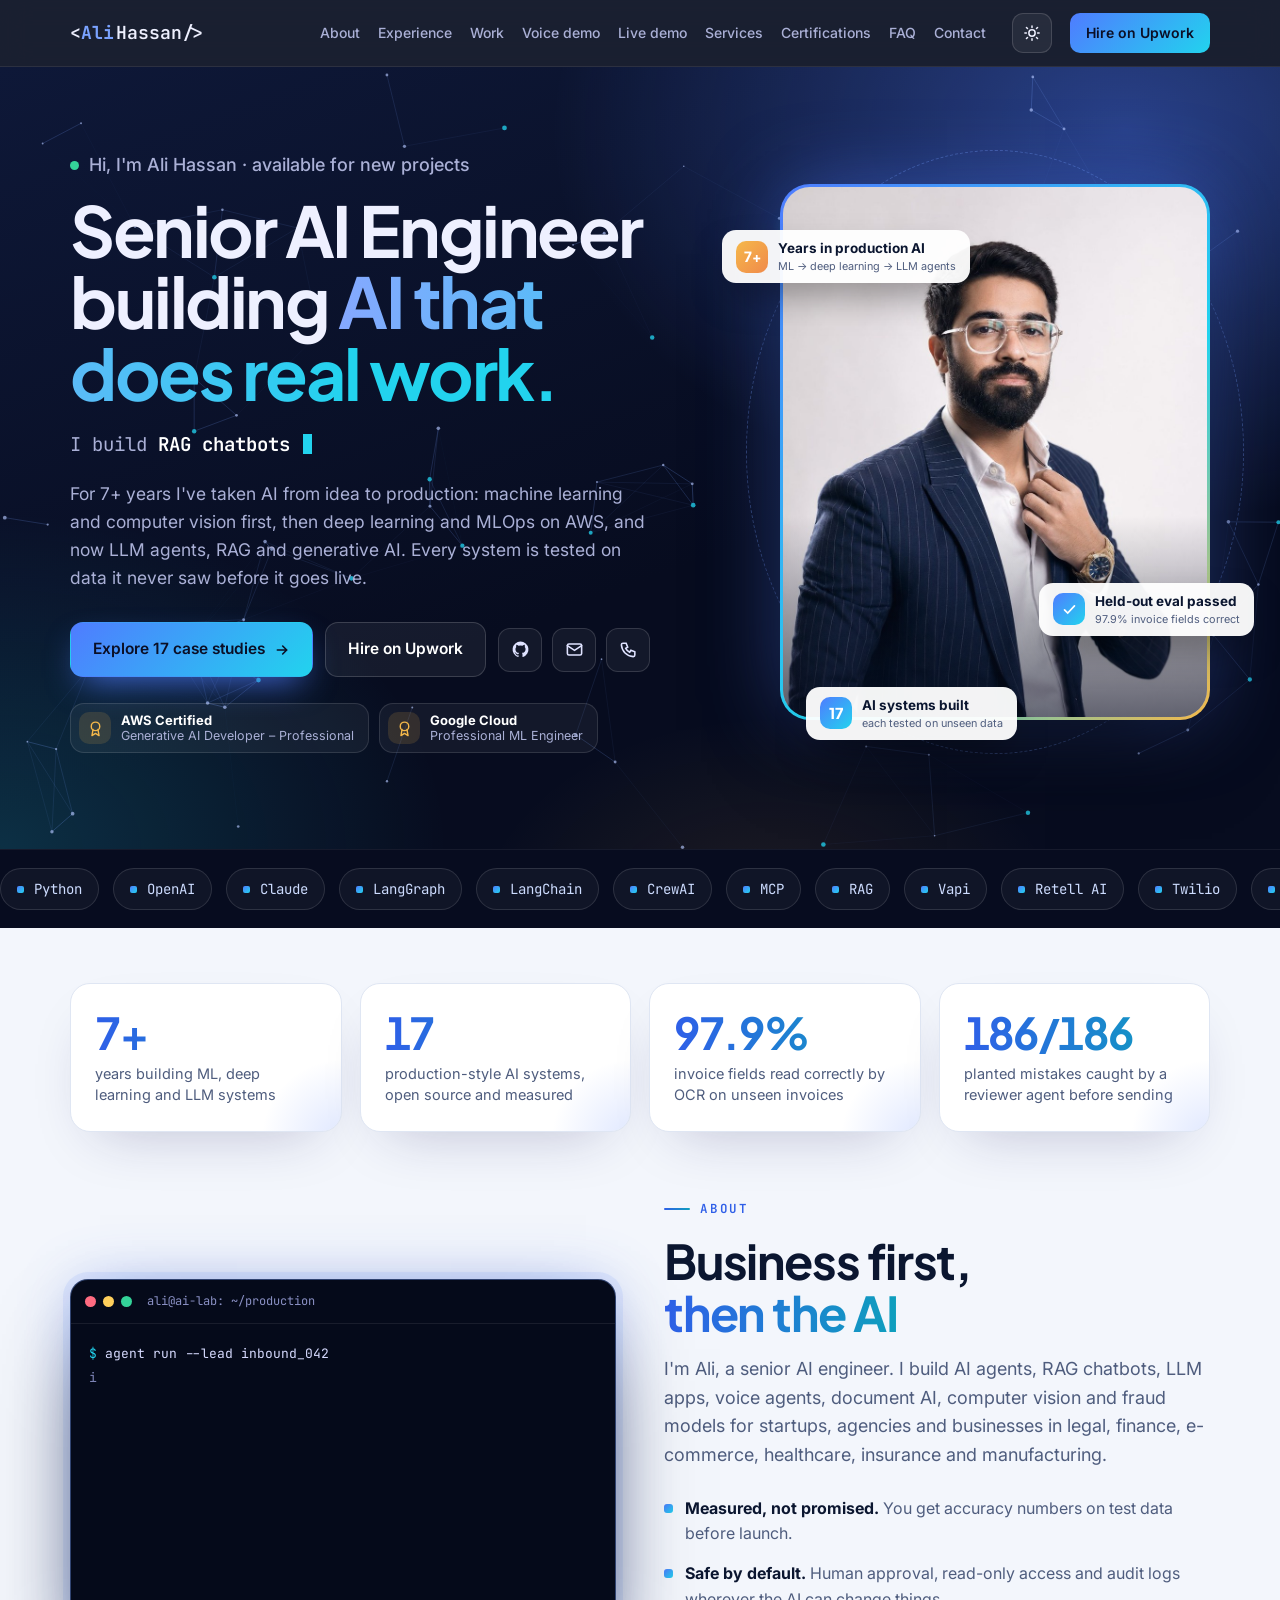
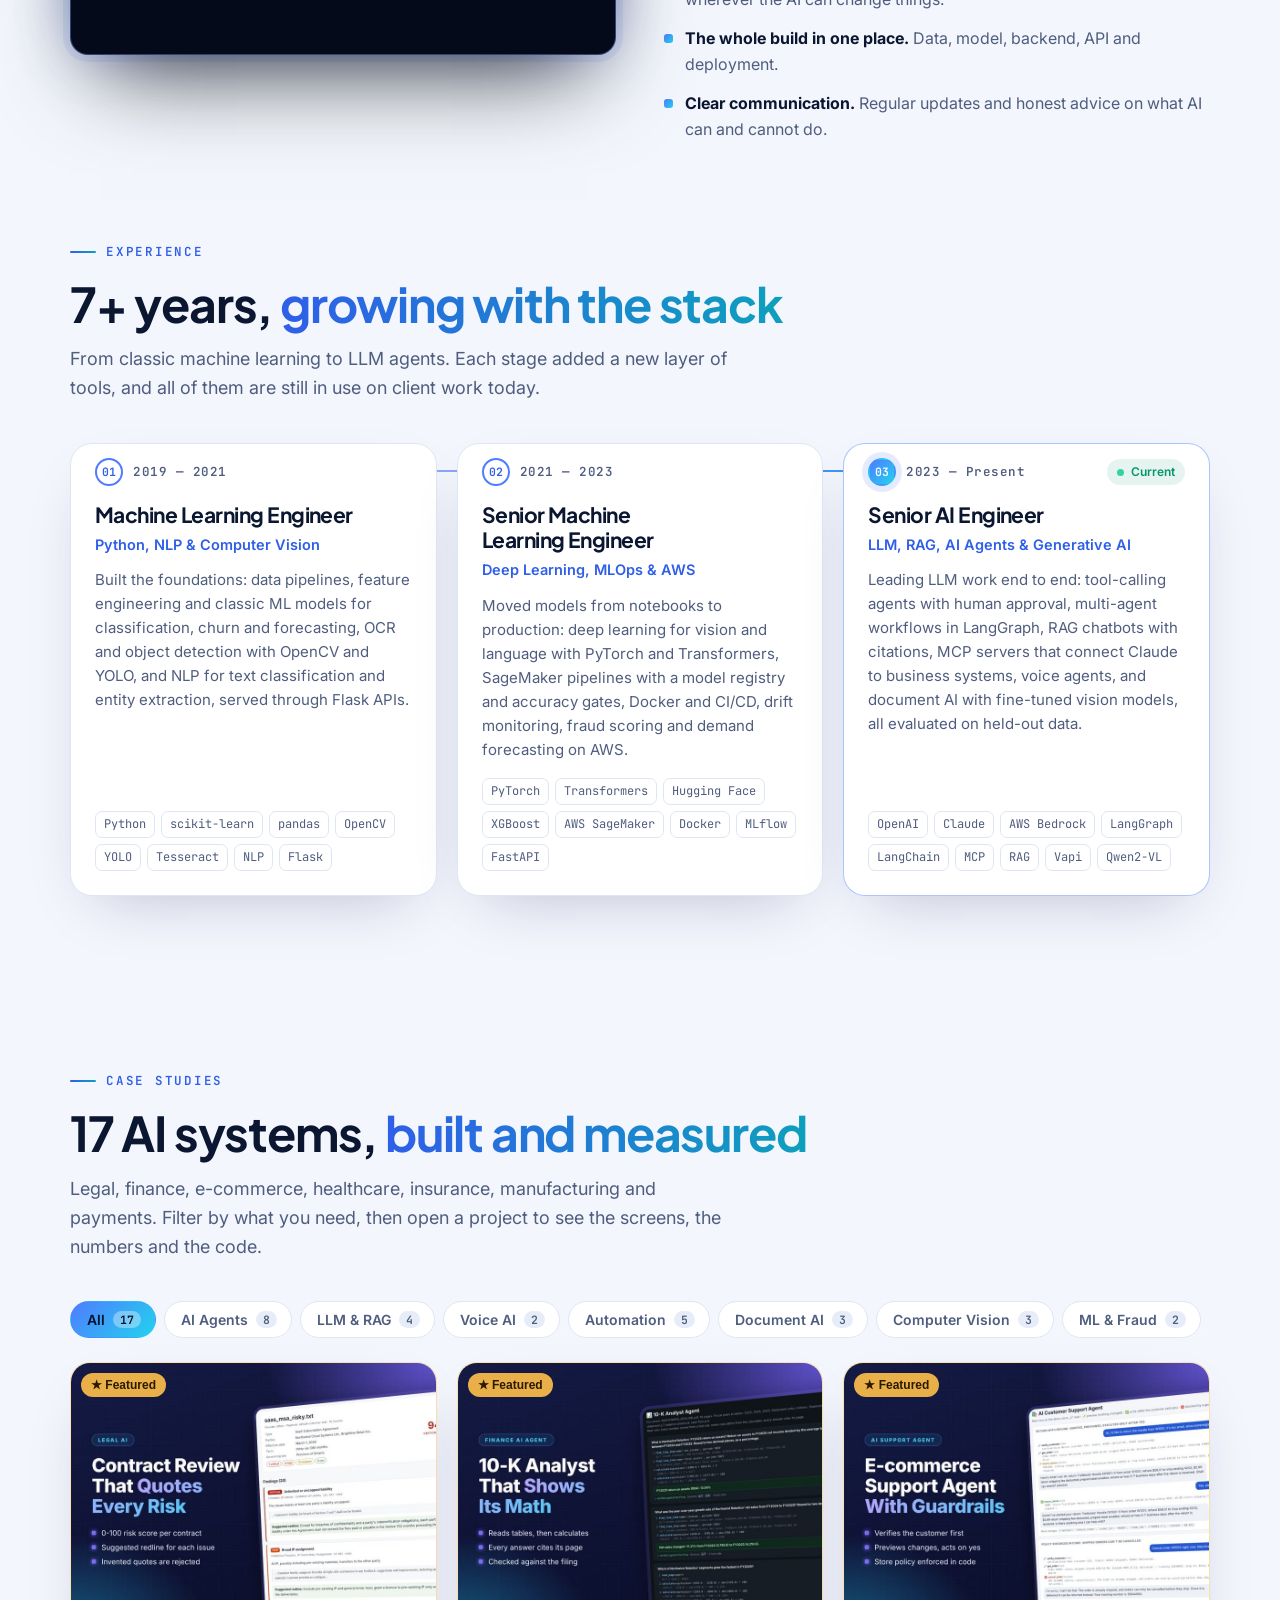
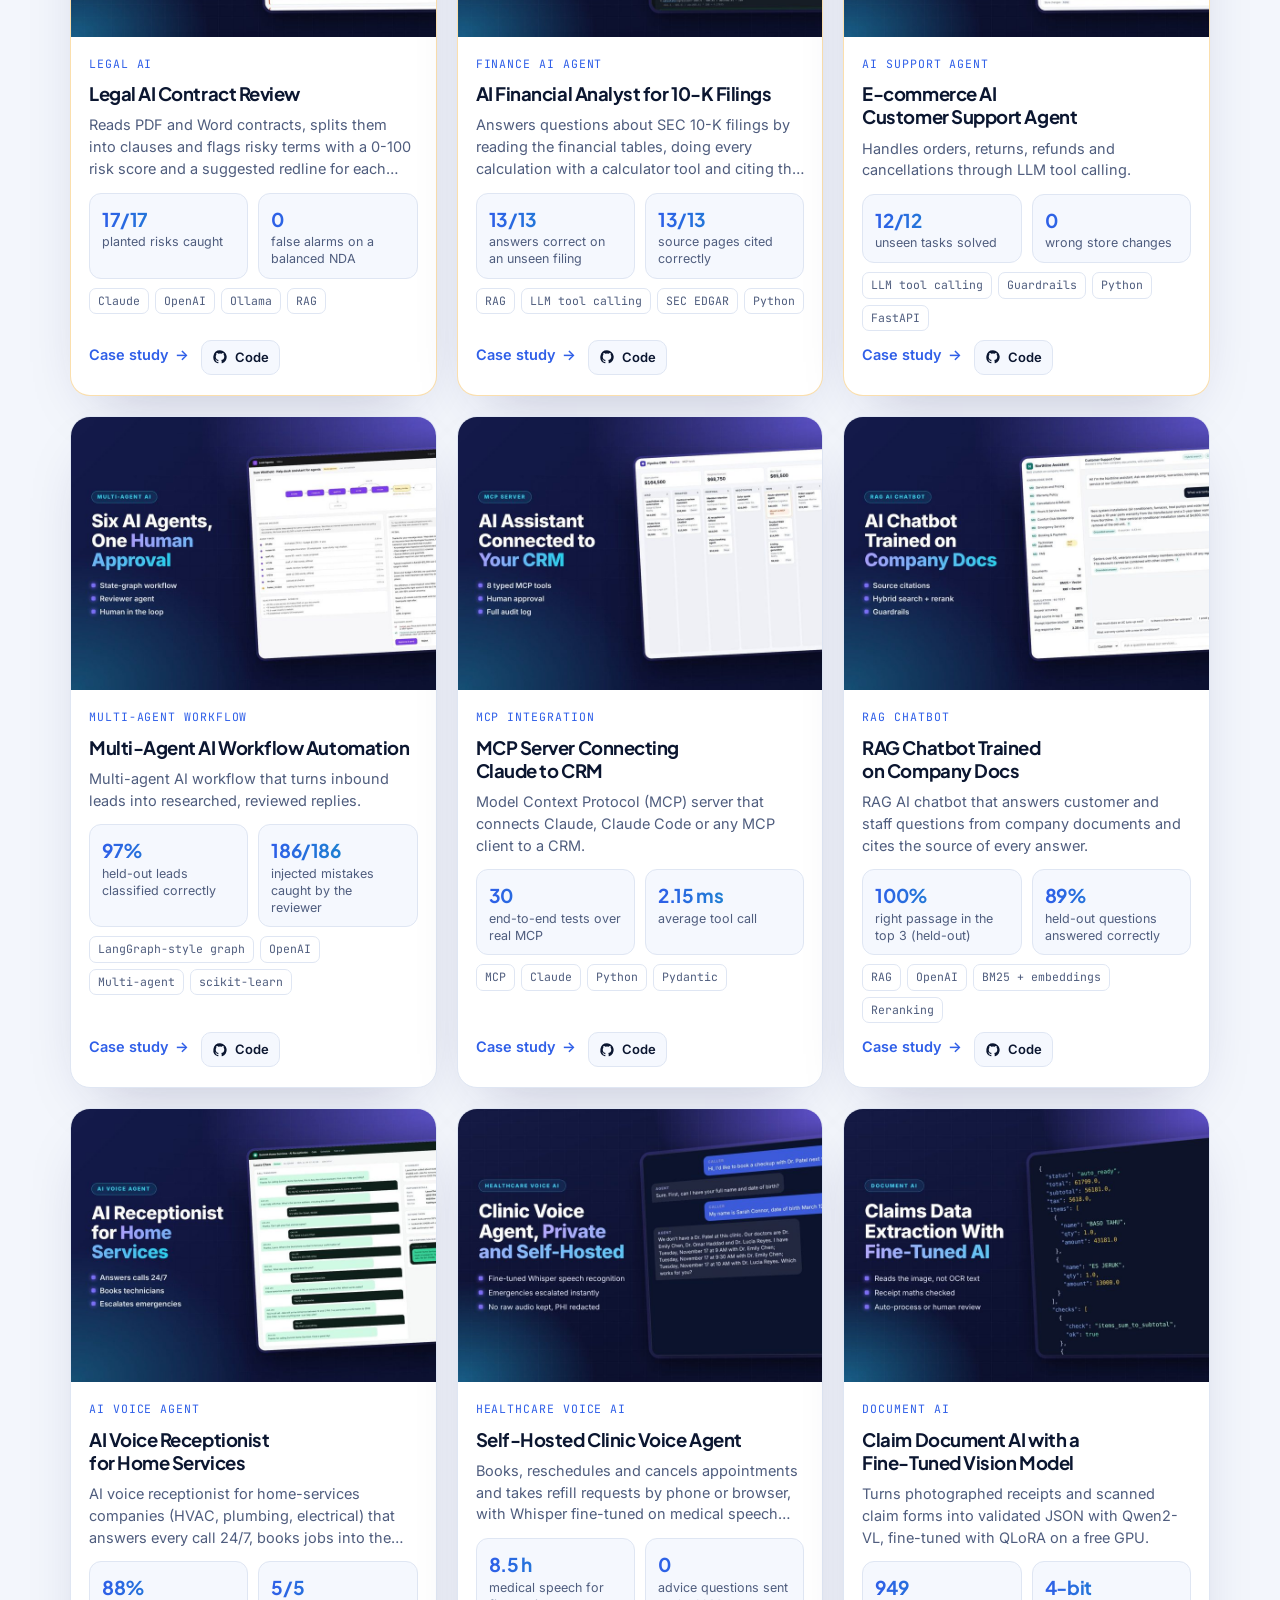
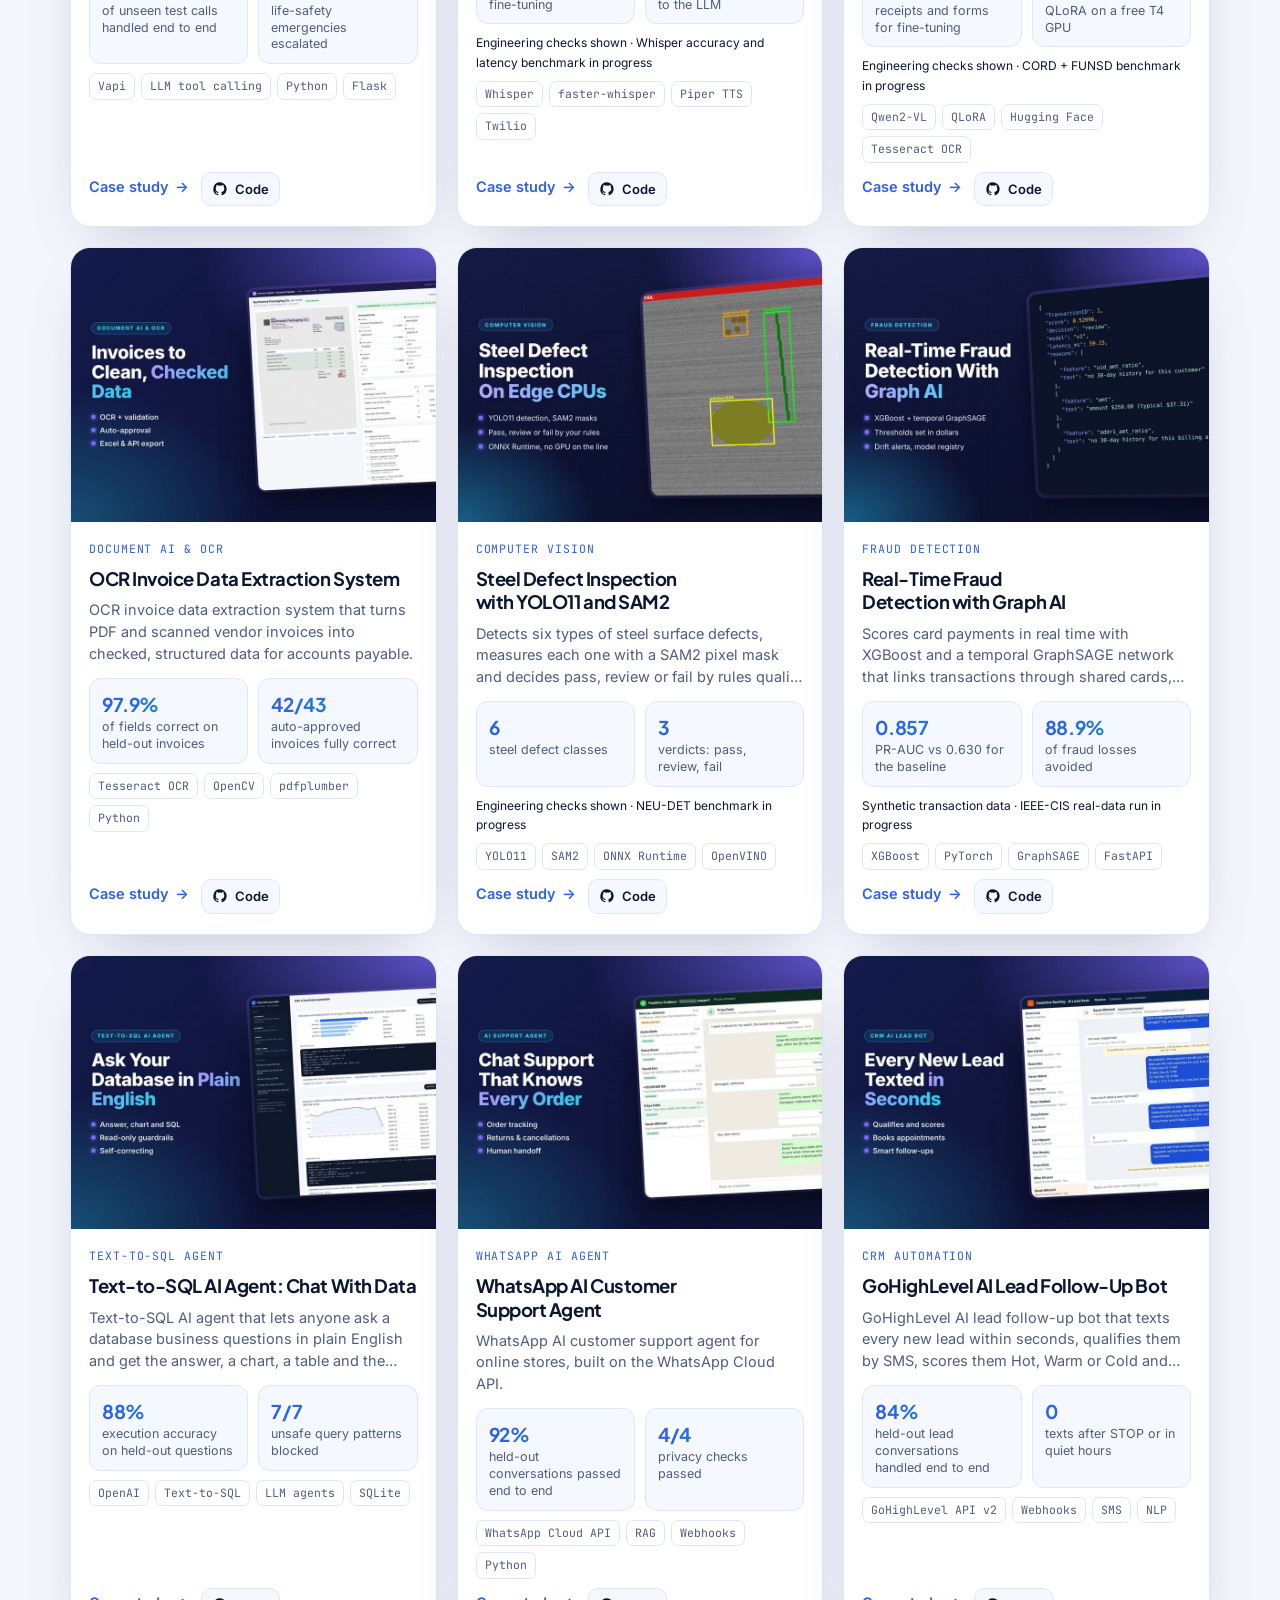
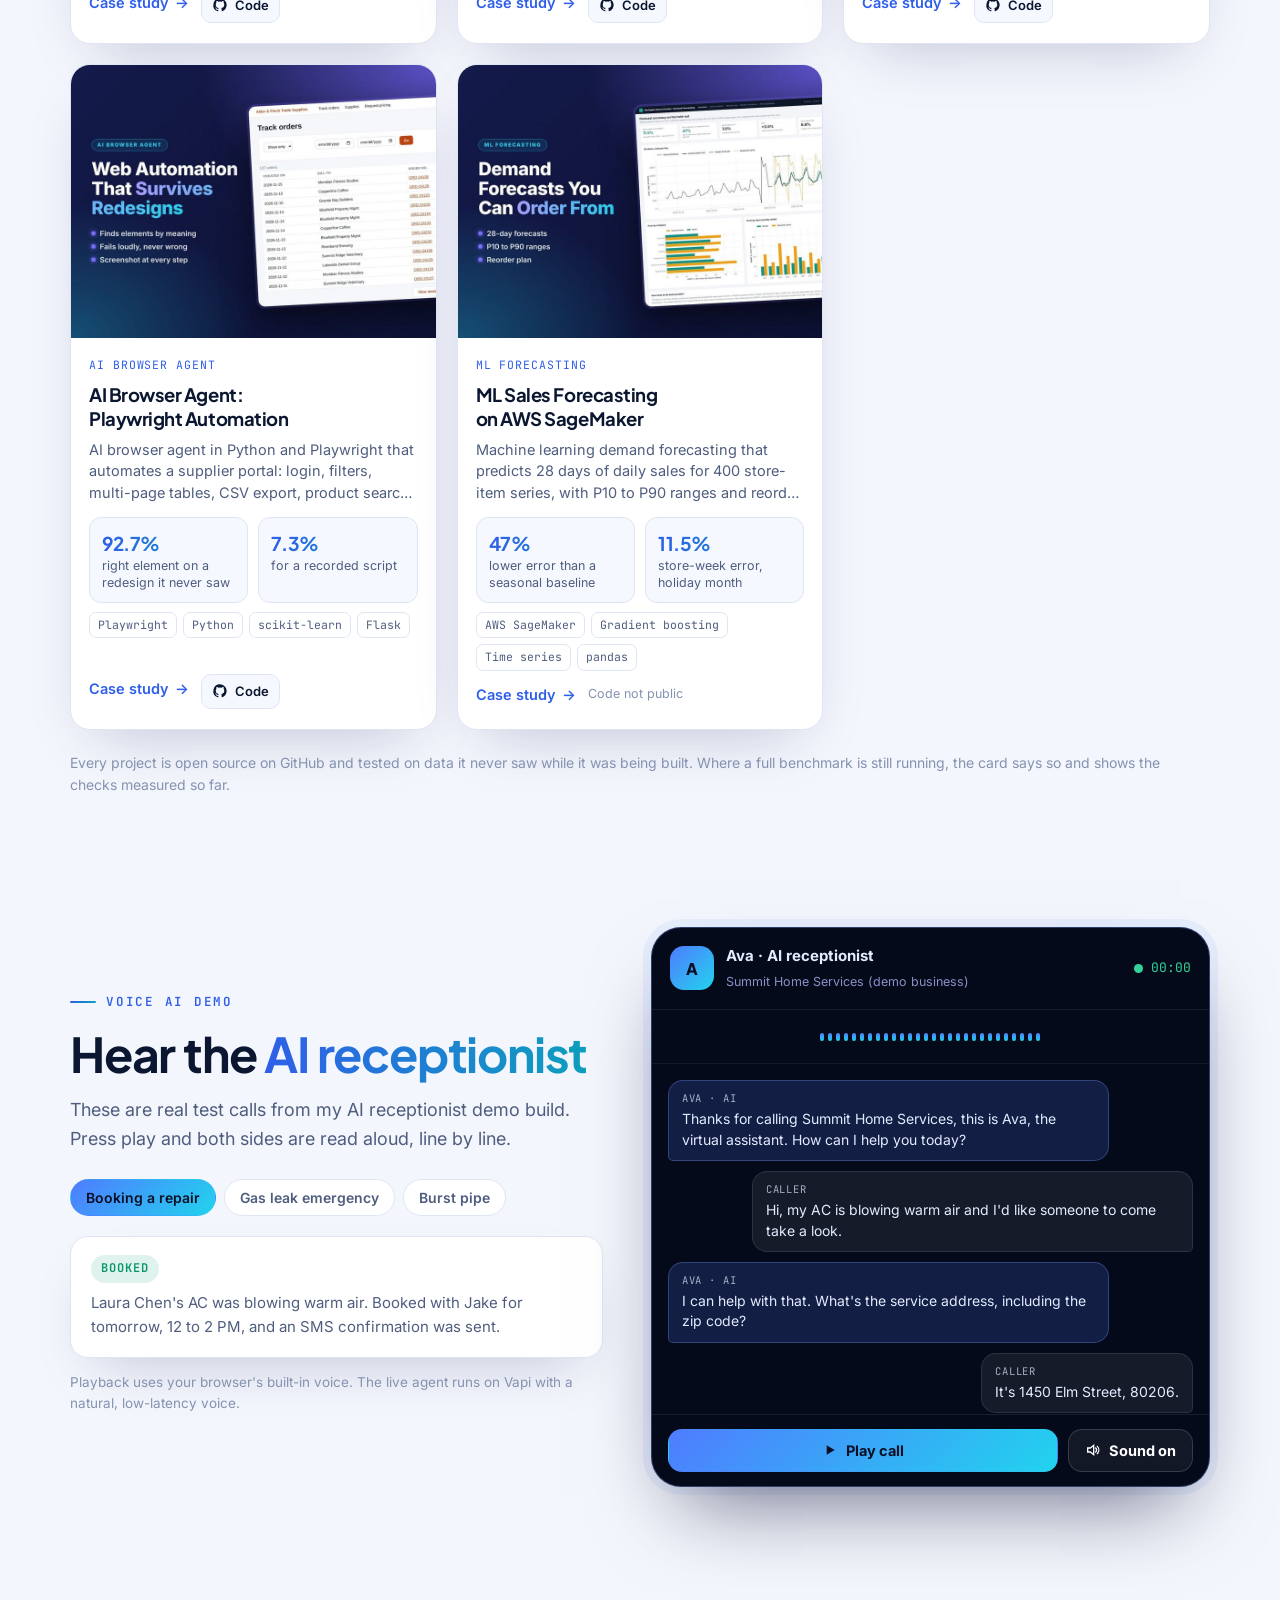
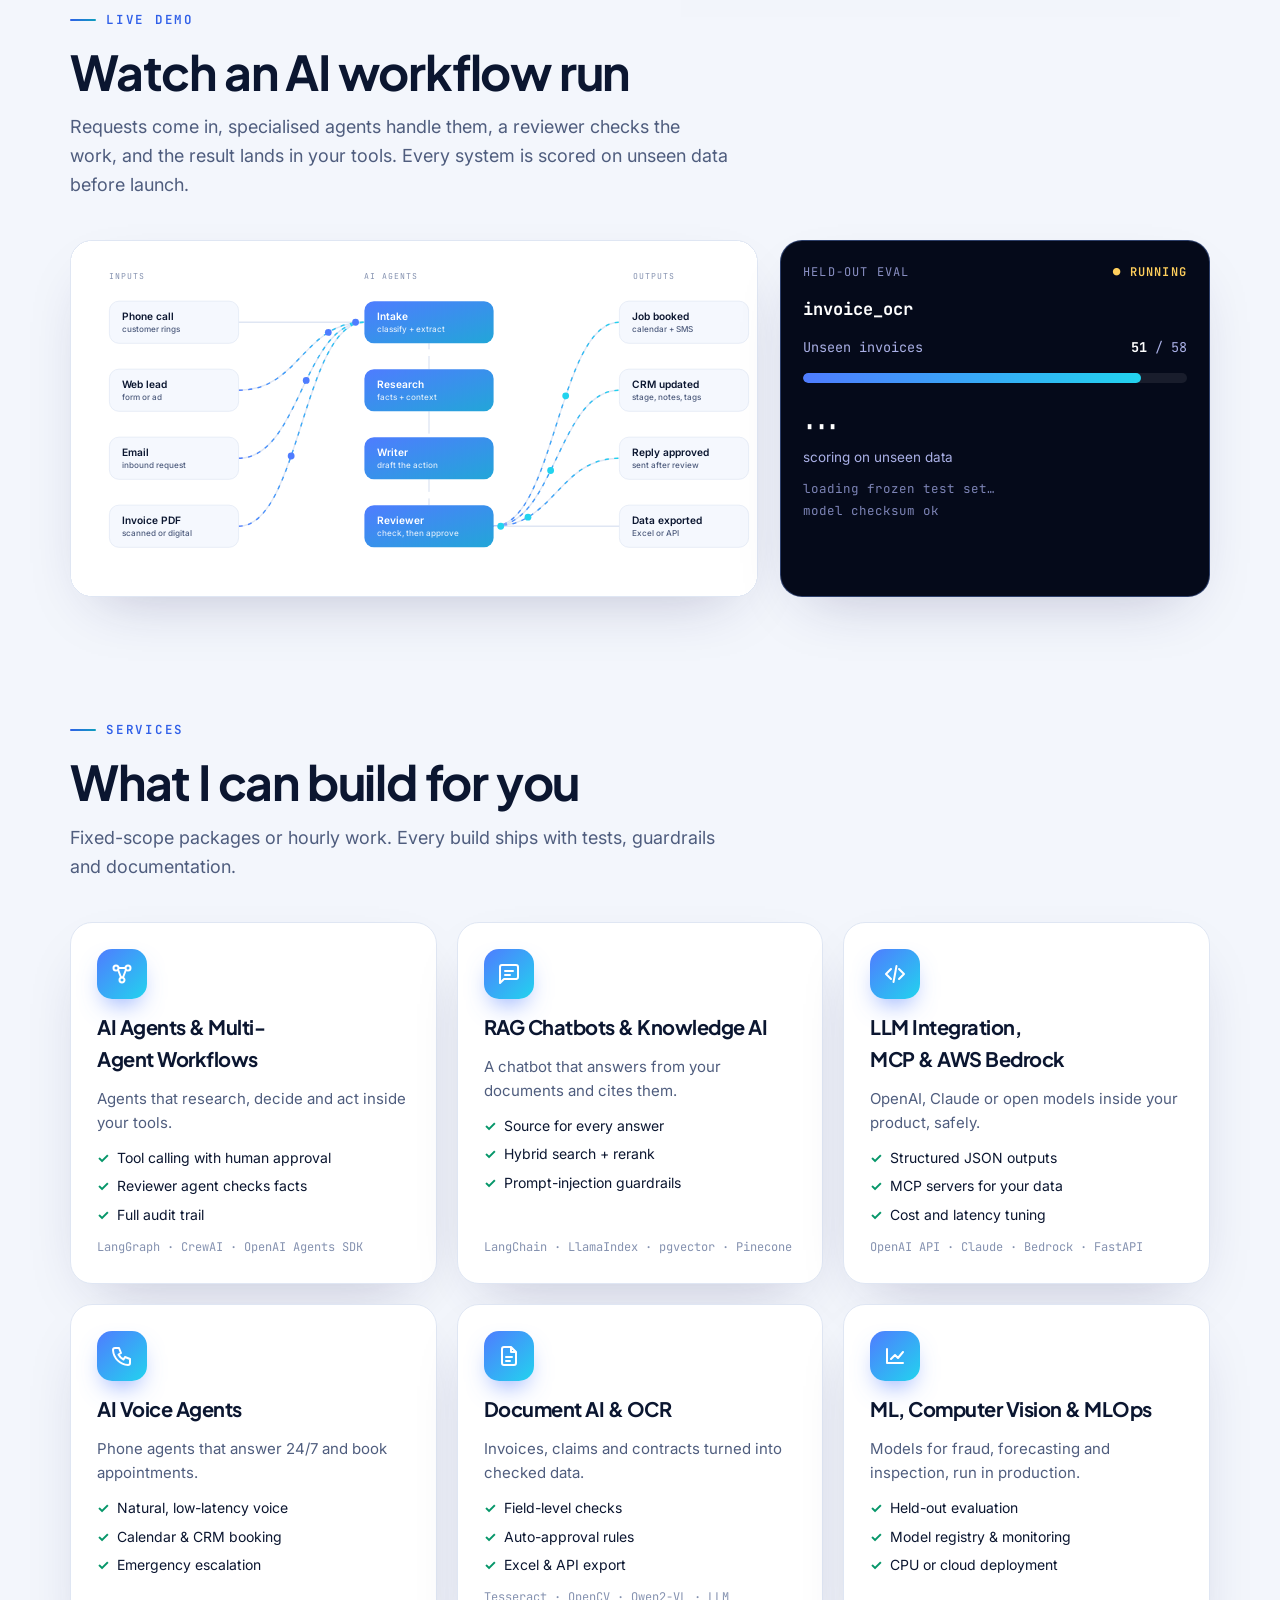
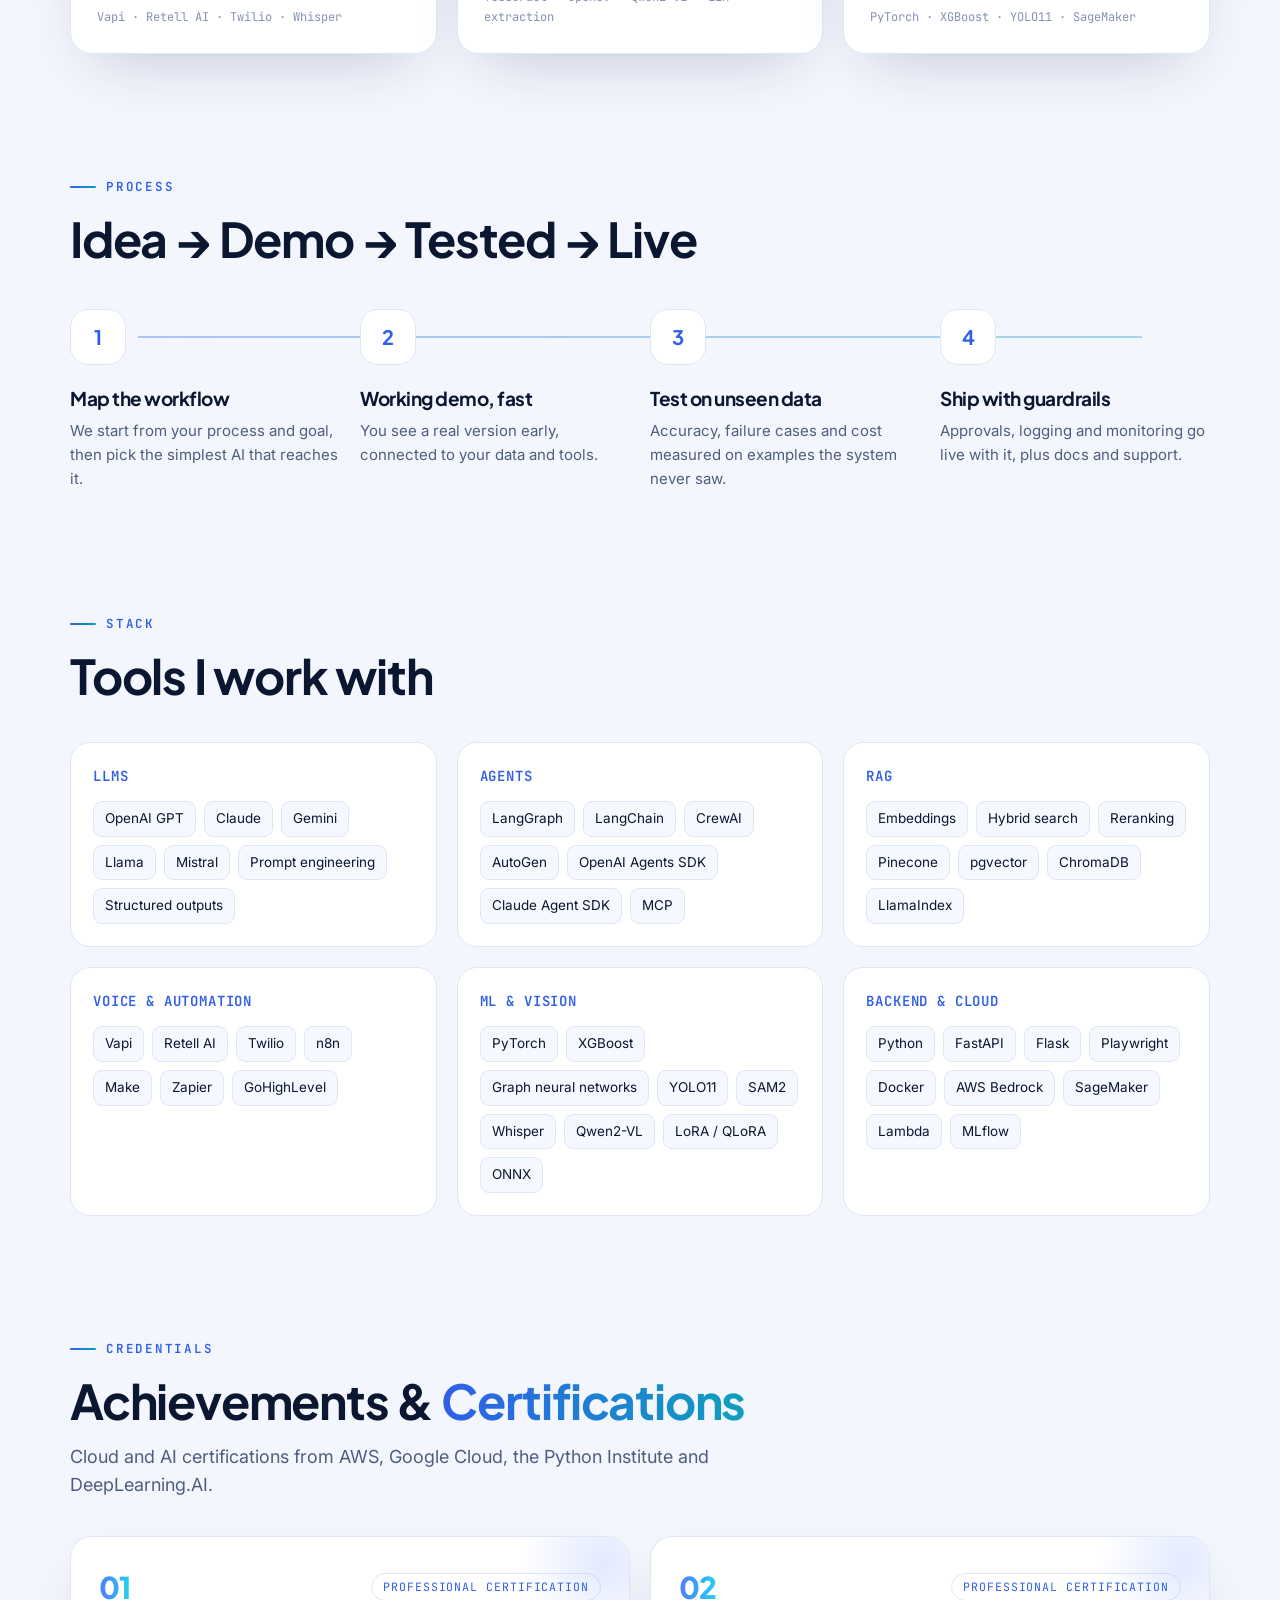
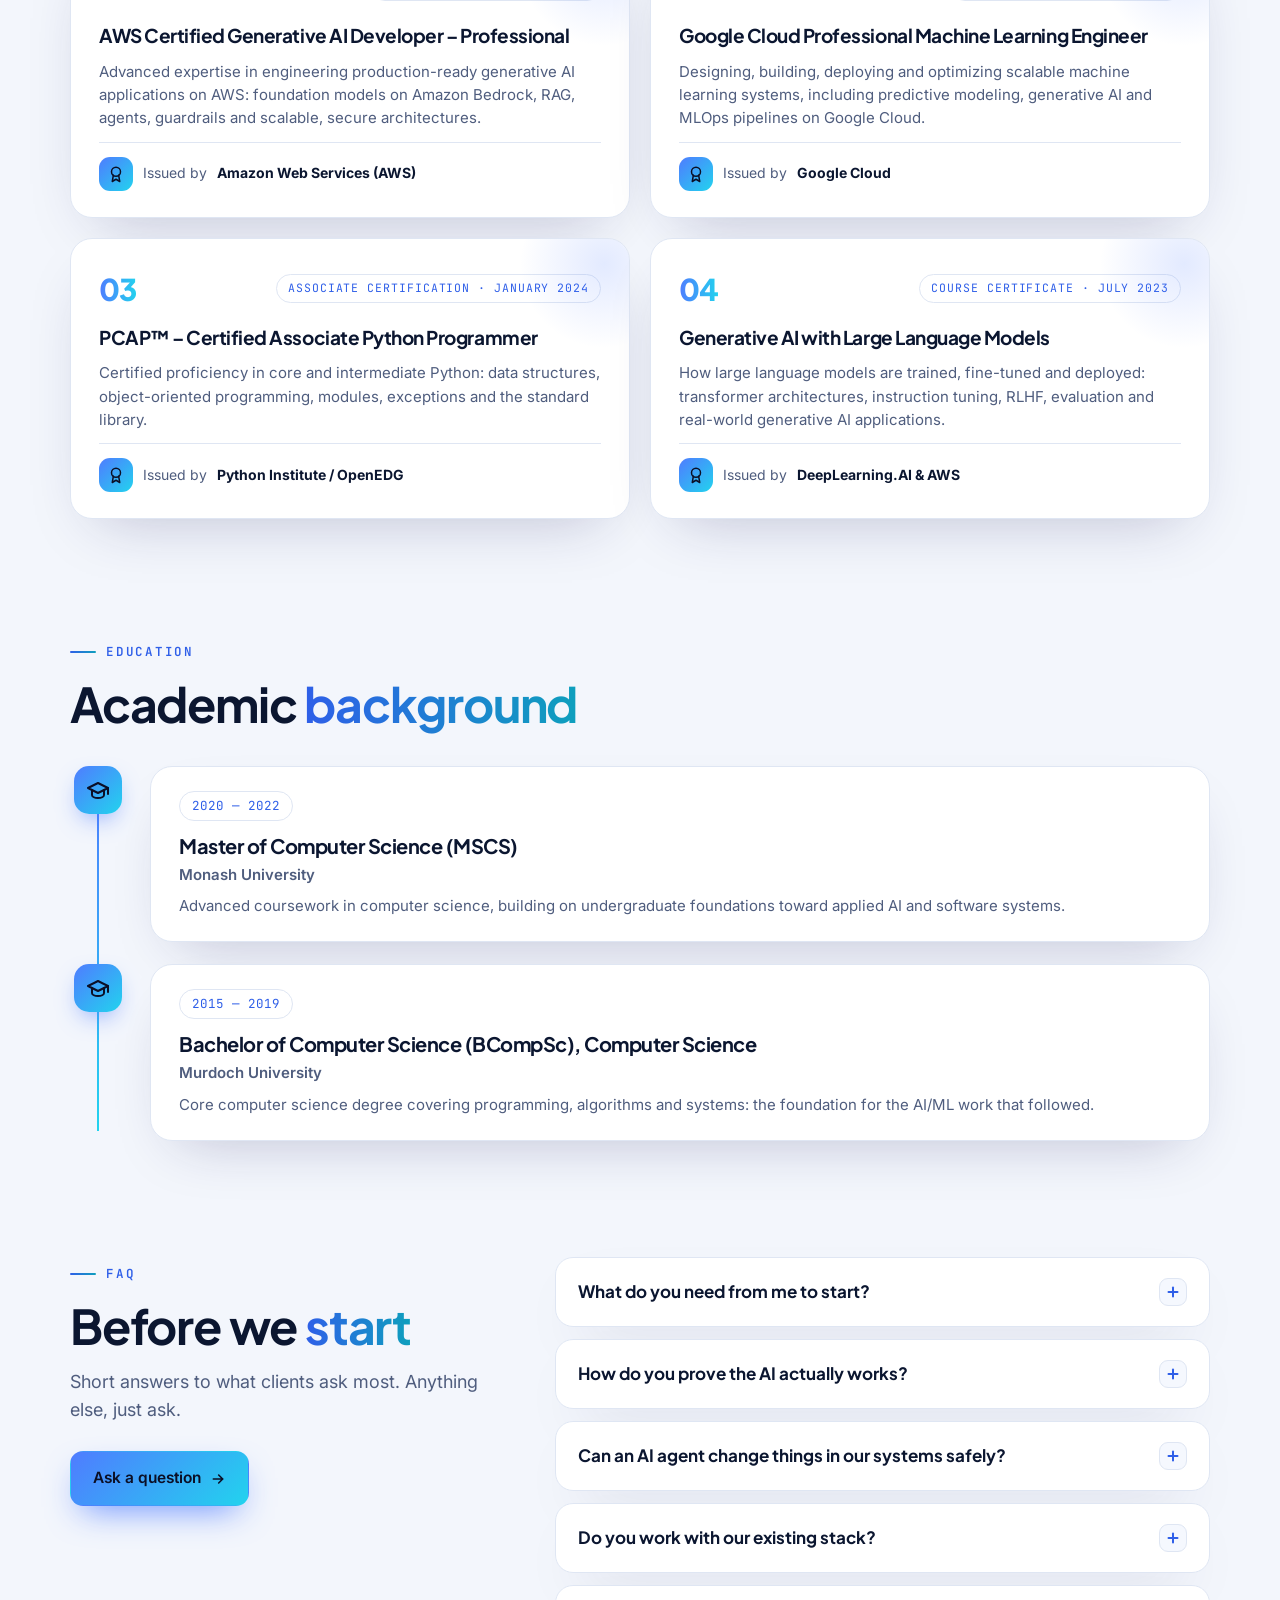
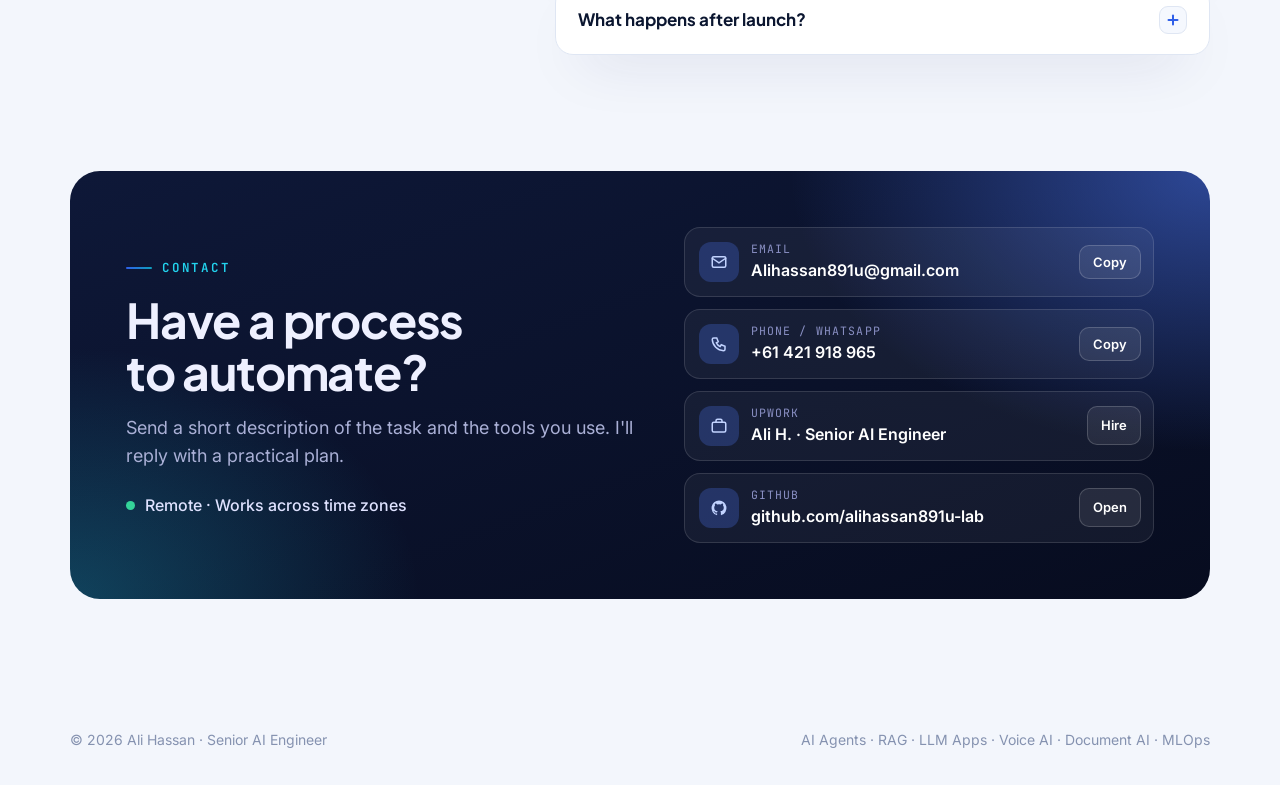
==== commit 9df94daa: "Add Upwork profile links (header, hero, contact, structured data) Co-Authored-By: Claude Opus 5.5 <n" ====
--- a/index.html
+++ b/index.html
@@ -19,7 +19,7 @@
 <meta name="twitter:image" content="https://alihassan891u-lab.github.io/img/og.jpg">
 <meta name="theme-color" content="#070c1f">
 <link rel="icon" href="data:image/svg+xml,%3Csvg xmlns='http://www.w3.org/2000/svg' viewBox='0 0 64 64'%3E%3Cdefs%3E%3ClinearGradient id='g' x1='0' y1='0' x2='1' y2='1'%3E%3Cstop offset='0' stop-color='%234f7cff'/%3E%3Cstop offset='1' stop-color='%2322d3ee'/%3E%3C/linearGradient%3E%3C/defs%3E%3Crect width='64' height='64' rx='16' fill='%23070c1f'/%3E%3Ctext x='32' y='44' font-family='Arial' font-weight='700' font-size='30' text-anchor='middle' fill='url(%23g)'%3EAH%3C/text%3E%3C/svg%3E">
-<script type="application/ld+json">{"@context":"https://schema.org","@type":"Person","name":"Ali Hassan","jobTitle":"Senior AI Engineer","url":"https://alihassan891u-lab.github.io/","image":"https://alihassan891u-lab.github.io/img/ali.jpg","email":"mailto:Alihassan891u@gmail.com","sameAs":["https://github.com/alihassan891u-lab"],"knowsAbout":["AI agents","Retrieval-augmented generation","Large language models","Model Context Protocol","AWS Bedrock","Voice AI","Document AI","Computer vision","Fraud detection","MLOps"]}</script>
+<script type="application/ld+json">{"@context":"https://schema.org","@type":"Person","name":"Ali Hassan","jobTitle":"Senior AI Engineer","url":"https://alihassan891u-lab.github.io/","image":"https://alihassan891u-lab.github.io/img/ali.jpg","email":"mailto:Alihassan891u@gmail.com","sameAs":["https://github.com/alihassan891u-lab","https://www.upwork.com/freelancers/~01d4eff1df3d3fa101"],"knowsAbout":["AI agents","Retrieval-augmented generation","Large language models","Model Context Protocol","AWS Bedrock","Voice AI","Document AI","Computer vision","Fraud detection","MLOps"]}</script>
 <link rel="preconnect" href="https://fonts.googleapis.com">
 <link rel="preconnect" href="https://fonts.gstatic.com" crossorigin>
 <link rel="stylesheet" href="https://fonts.googleapis.com/css2?family=Inter:wght@400;500;600;700&family=Plus+Jakarta+Sans:wght@500;600;700;800&family=JetBrains+Mono:wght@400;600&display=swap">
@@ -488,7 +488,7 @@
     <button class="icon-btn" id="theme" type="button" aria-label="Switch light or dark theme">
       <svg viewBox="0 0 24 24" fill="none" stroke="currentColor" stroke-width="2" stroke-linecap="round"><circle cx="12" cy="12" r="4.2"/><path d="M12 2.5v2M12 19.5v2M4.6 4.6l1.4 1.4M18 18l1.4 1.4M2.5 12h2M19.5 12h2M4.6 19.4 6 18M18 6l1.4-1.4"/></svg>
     </button>
-    <a class="hire" href="#contact">Hire me</a>
+    <a class="hire" href="https://www.upwork.com/freelancers/~01d4eff1df3d3fa101" target="_blank" rel="noopener">Hire on Upwork</a>
   </div>
 </header>
 
@@ -503,7 +503,7 @@
         <p class="sub">For 7+ years I've taken AI from idea to production: machine learning and computer vision first, then deep learning and MLOps on AWS, and now LLM agents, RAG and generative AI. Every system is tested on data it never saw before it goes live.</p>
         <div class="cta">
           <a class="btn primary" href="#work">Explore 17 case studies <svg width="16" height="16" viewBox="0 0 24 24" fill="none" stroke="currentColor" stroke-width="2.4" stroke-linecap="round"><path d="M5 12h14M13 6l6 6-6 6"/></svg></a>
-          <a class="btn" href="#contact">Start a project</a>
+          <a class="btn" href="https://www.upwork.com/freelancers/~01d4eff1df3d3fa101" target="_blank" rel="noopener">Hire on Upwork</a>
           <div class="soc">
             <a href="https://github.com/alihassan891u-lab" target="_blank" rel="noopener" aria-label="GitHub"><svg viewBox="0 0 24 24" fill="currentColor"><path d="M12 2a10 10 0 0 0-3.16 19.49c.5.09.68-.22.68-.48v-1.7c-2.78.6-3.37-1.34-3.37-1.34-.45-1.16-1.11-1.47-1.11-1.47-.91-.62.07-.6.07-.6 1 .07 1.53 1.03 1.53 1.03.9 1.52 2.34 1.08 2.91.83.09-.65.35-1.08.63-1.33-2.22-.25-4.55-1.11-4.55-4.94 0-1.09.39-1.98 1.03-2.68-.1-.25-.45-1.27.1-2.65 0 0 .84-.27 2.75 1.02a9.5 9.5 0 0 1 5 0c1.91-1.29 2.75-1.02 2.75-1.02.55 1.38.2 2.4.1 2.65.64.7 1.03 1.59 1.03 2.68 0 3.84-2.34 4.68-4.57 4.93.36.31.68.92.68 1.85v2.74c0 .27.18.58.69.48A10 10 0 0 0 12 2"/></svg></a>
             <a href="mailto:Alihassan891u@gmail.com" aria-label="Email"><svg viewBox="0 0 24 24" fill="none" stroke="currentColor" stroke-width="2" stroke-linecap="round"><rect x="3" y="5" width="18" height="14" rx="2"/><path d="m3 7 9 6 9-6"/></svg></a>
@@ -722,6 +722,8 @@
             <div><small>EMAIL</small><span class="val" id="c-email"></span></div><button type="button" data-copy="c-email">Copy</button></div>
           <div class="cl"><span class="ic"><svg viewBox="0 0 24 24" fill="none" stroke="currentColor" stroke-width="2" stroke-linecap="round"><path d="M5 4h4l2 5-2.5 1.5a11 11 0 0 0 5 5L15 13l5 2v4a2 2 0 0 1-2 2A16 16 0 0 1 3 6a2 2 0 0 1 2-2"/></svg></span>
             <div><small>PHONE / WHATSAPP</small><span class="val" id="c-phone"></span></div><button type="button" data-copy="c-phone">Copy</button></div>
+          <div class="cl"><span class="ic"><svg viewBox="0 0 24 24" fill="none" stroke="currentColor" stroke-width="2" stroke-linecap="round"><rect x="3" y="7" width="18" height="13" rx="2"/><path d="M8 7V5a2 2 0 0 1 2-2h4a2 2 0 0 1 2 2v2"/></svg></span>
+            <div><small>UPWORK</small><a class="val" href="https://www.upwork.com/freelancers/~01d4eff1df3d3fa101" target="_blank" rel="noopener">Ali H. · Senior AI Engineer</a></div><a class="go" href="https://www.upwork.com/freelancers/~01d4eff1df3d3fa101" target="_blank" rel="noopener">Hire</a></div>
           <div class="cl"><span class="ic"><svg viewBox="0 0 24 24" fill="currentColor"><path d="M12 2a10 10 0 0 0-3.16 19.49c.5.09.68-.22.68-.48v-1.7c-2.78.6-3.37-1.34-3.37-1.34-.45-1.16-1.11-1.47-1.11-1.47-.91-.62.07-.6.07-.6 1 .07 1.53 1.03 1.53 1.03.9 1.52 2.34 1.08 2.91.83.09-.65.35-1.08.63-1.33-2.22-.25-4.55-1.11-4.55-4.94 0-1.09.39-1.98 1.03-2.68-.1-.25-.45-1.27.1-2.65 0 0 .84-.27 2.75 1.02a9.5 9.5 0 0 1 5 0c1.91-1.29 2.75-1.02 2.75-1.02.55 1.38.2 2.4.1 2.65.64.7 1.03 1.59 1.03 2.68 0 3.84-2.34 4.68-4.57 4.93.36.31.68.92.68 1.85v2.74c0 .27.18.58.69.48A10 10 0 0 0 12 2"/></svg></span>
             <div><small>GITHUB</small><a class="val" id="c-gh" target="_blank" rel="noopener"></a></div><a class="go" id="c-gh2" target="_blank" rel="noopener">Open</a></div>
         </div>
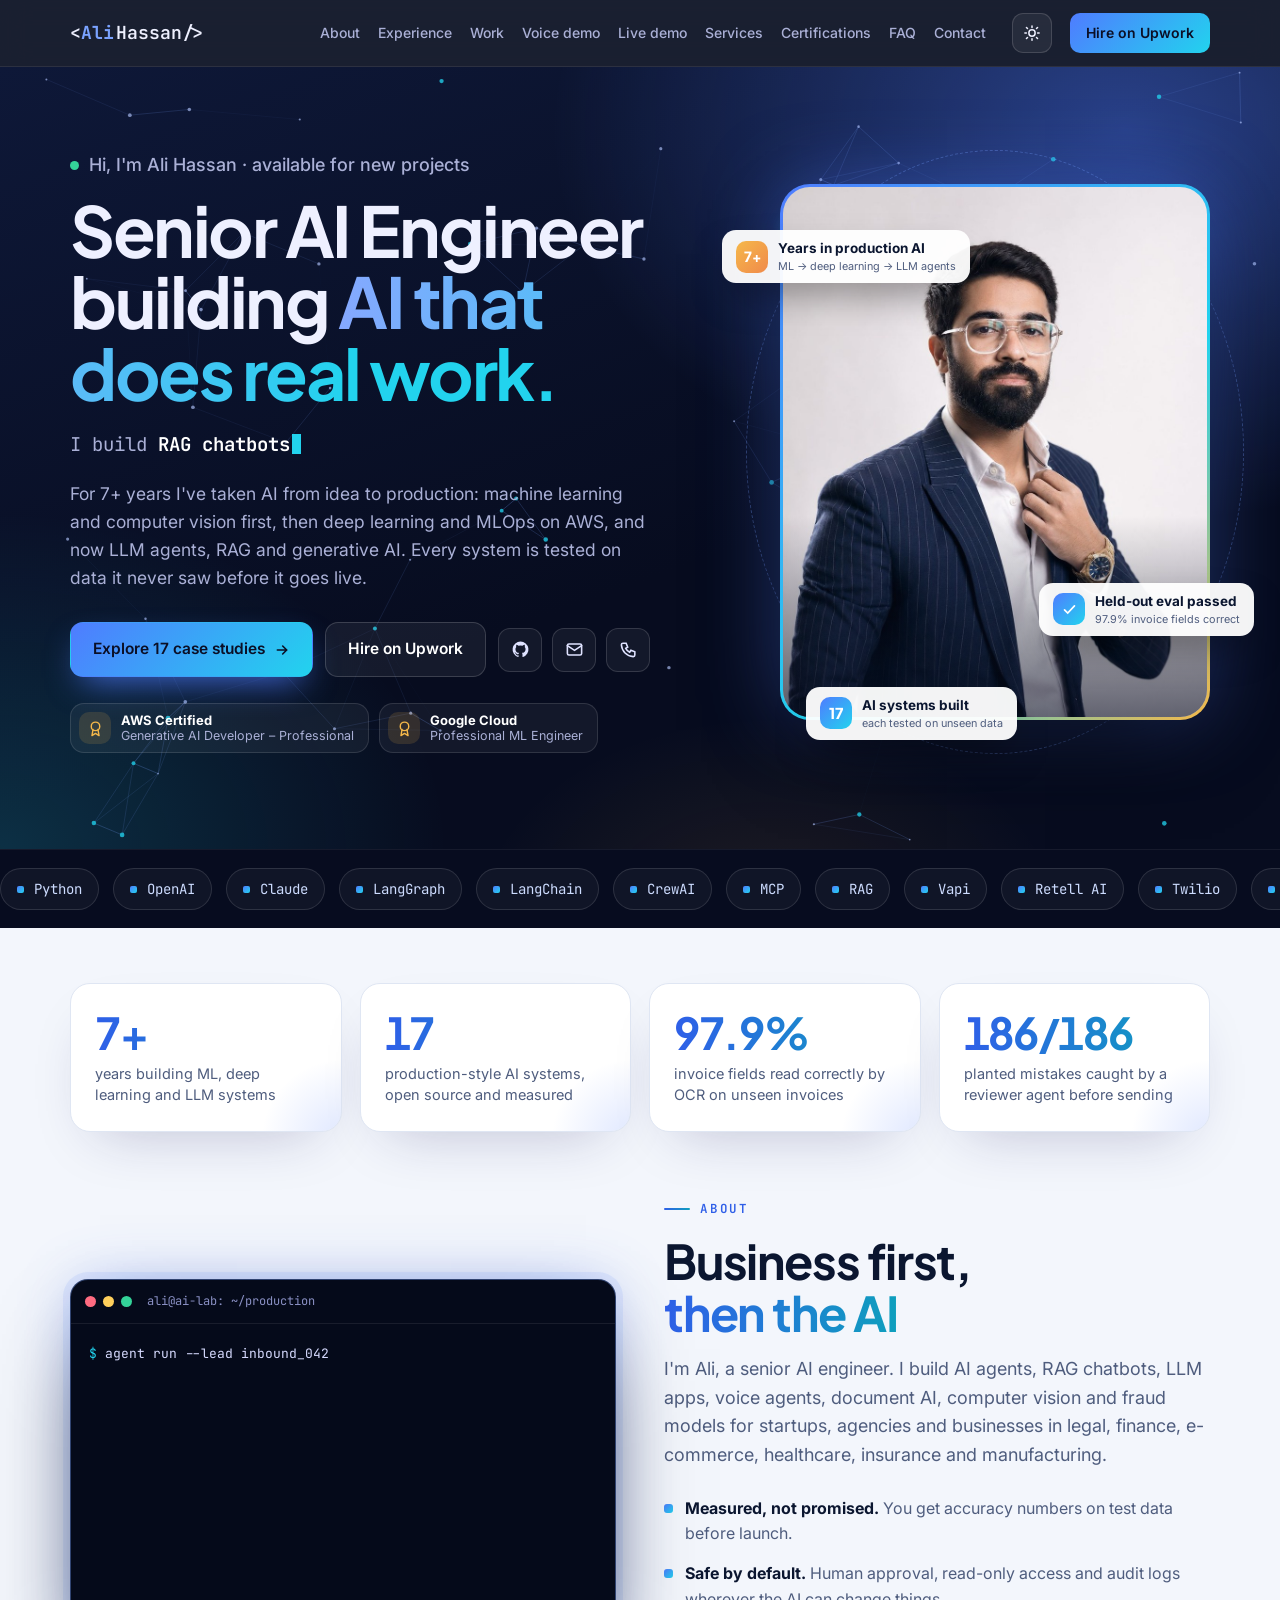
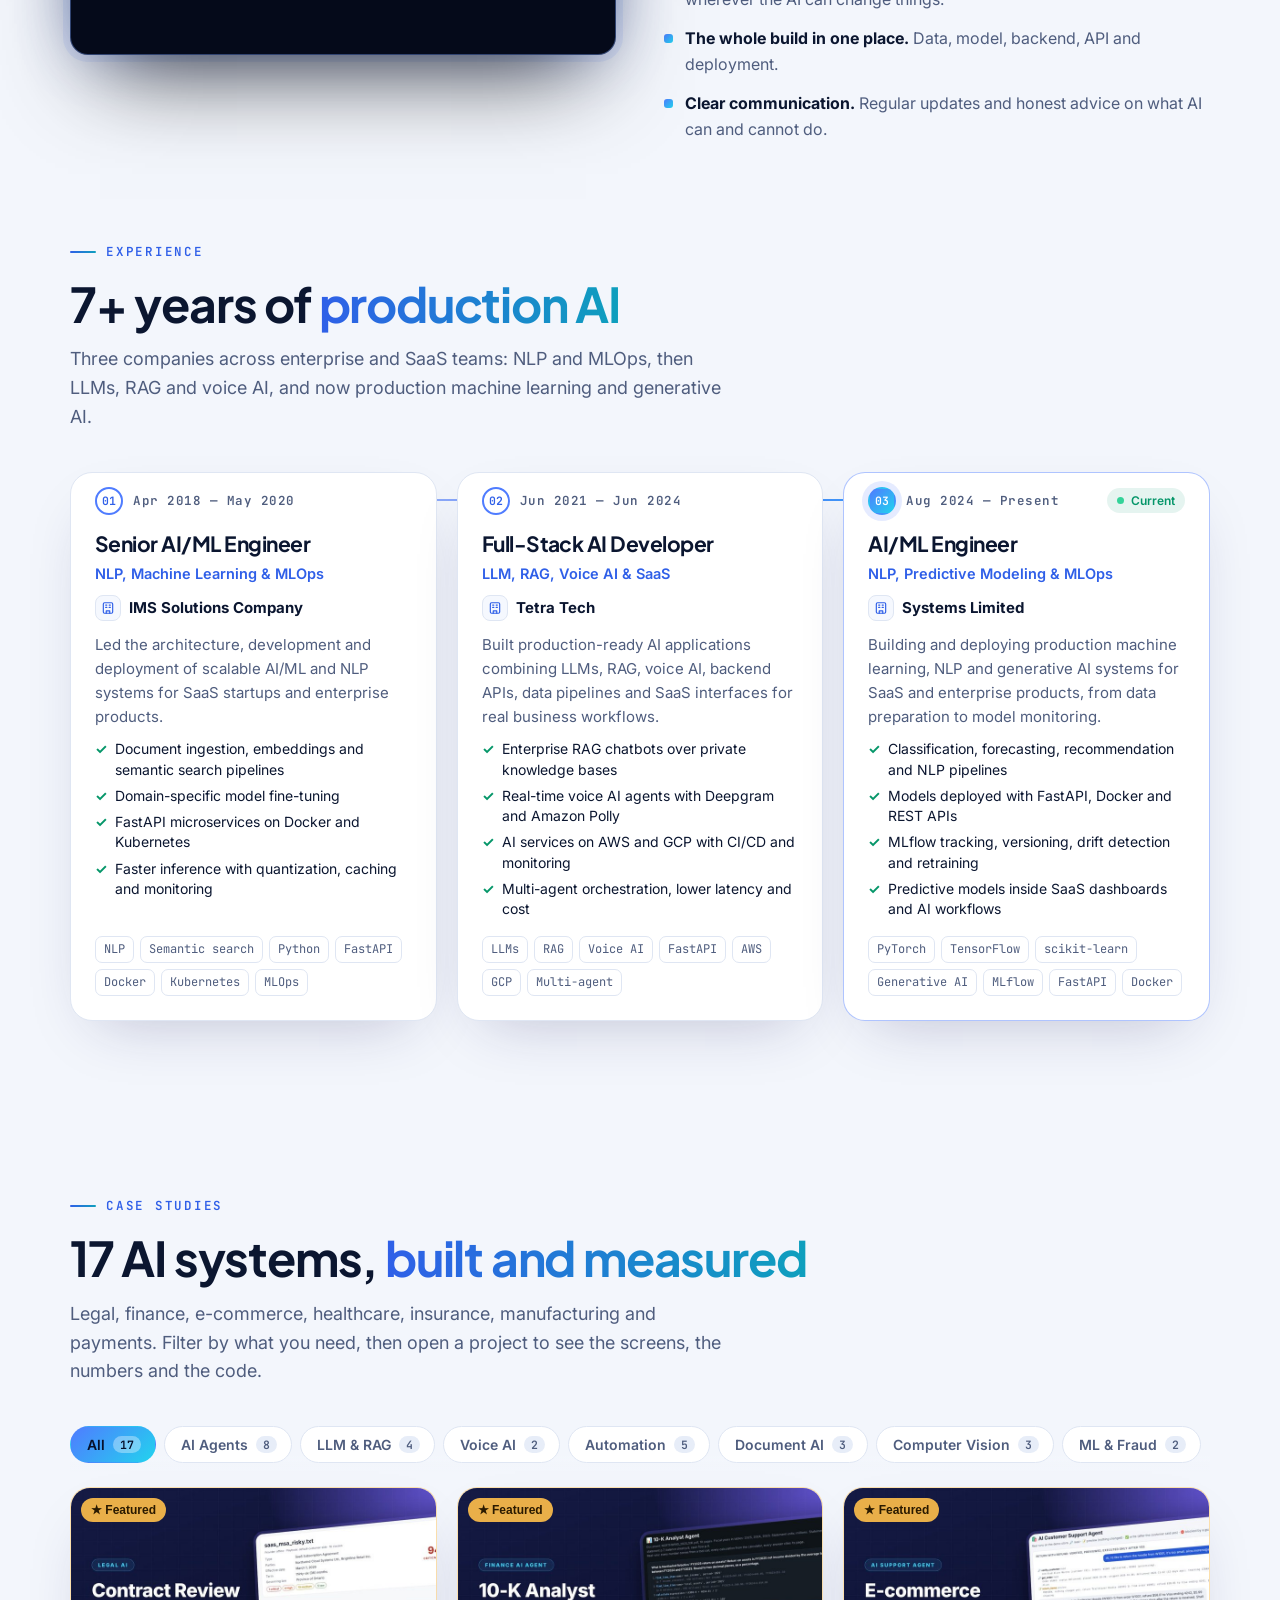
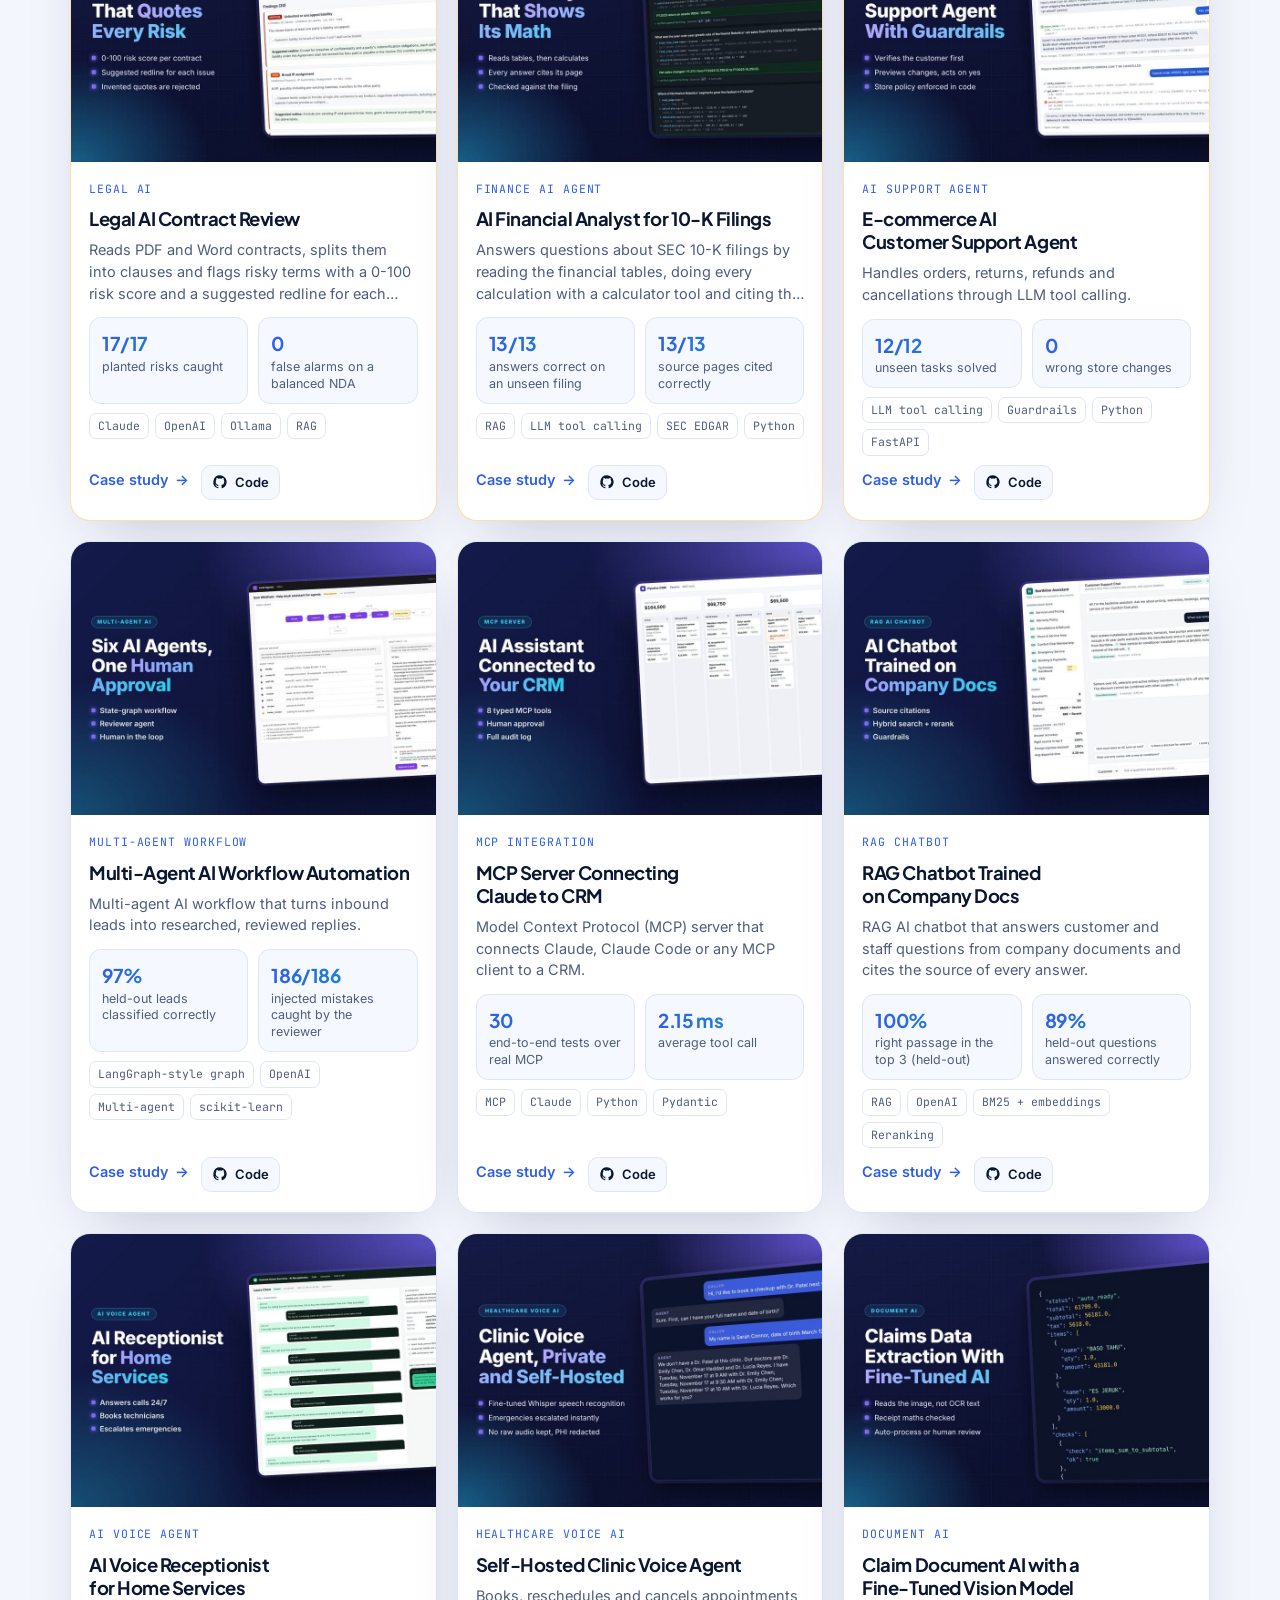
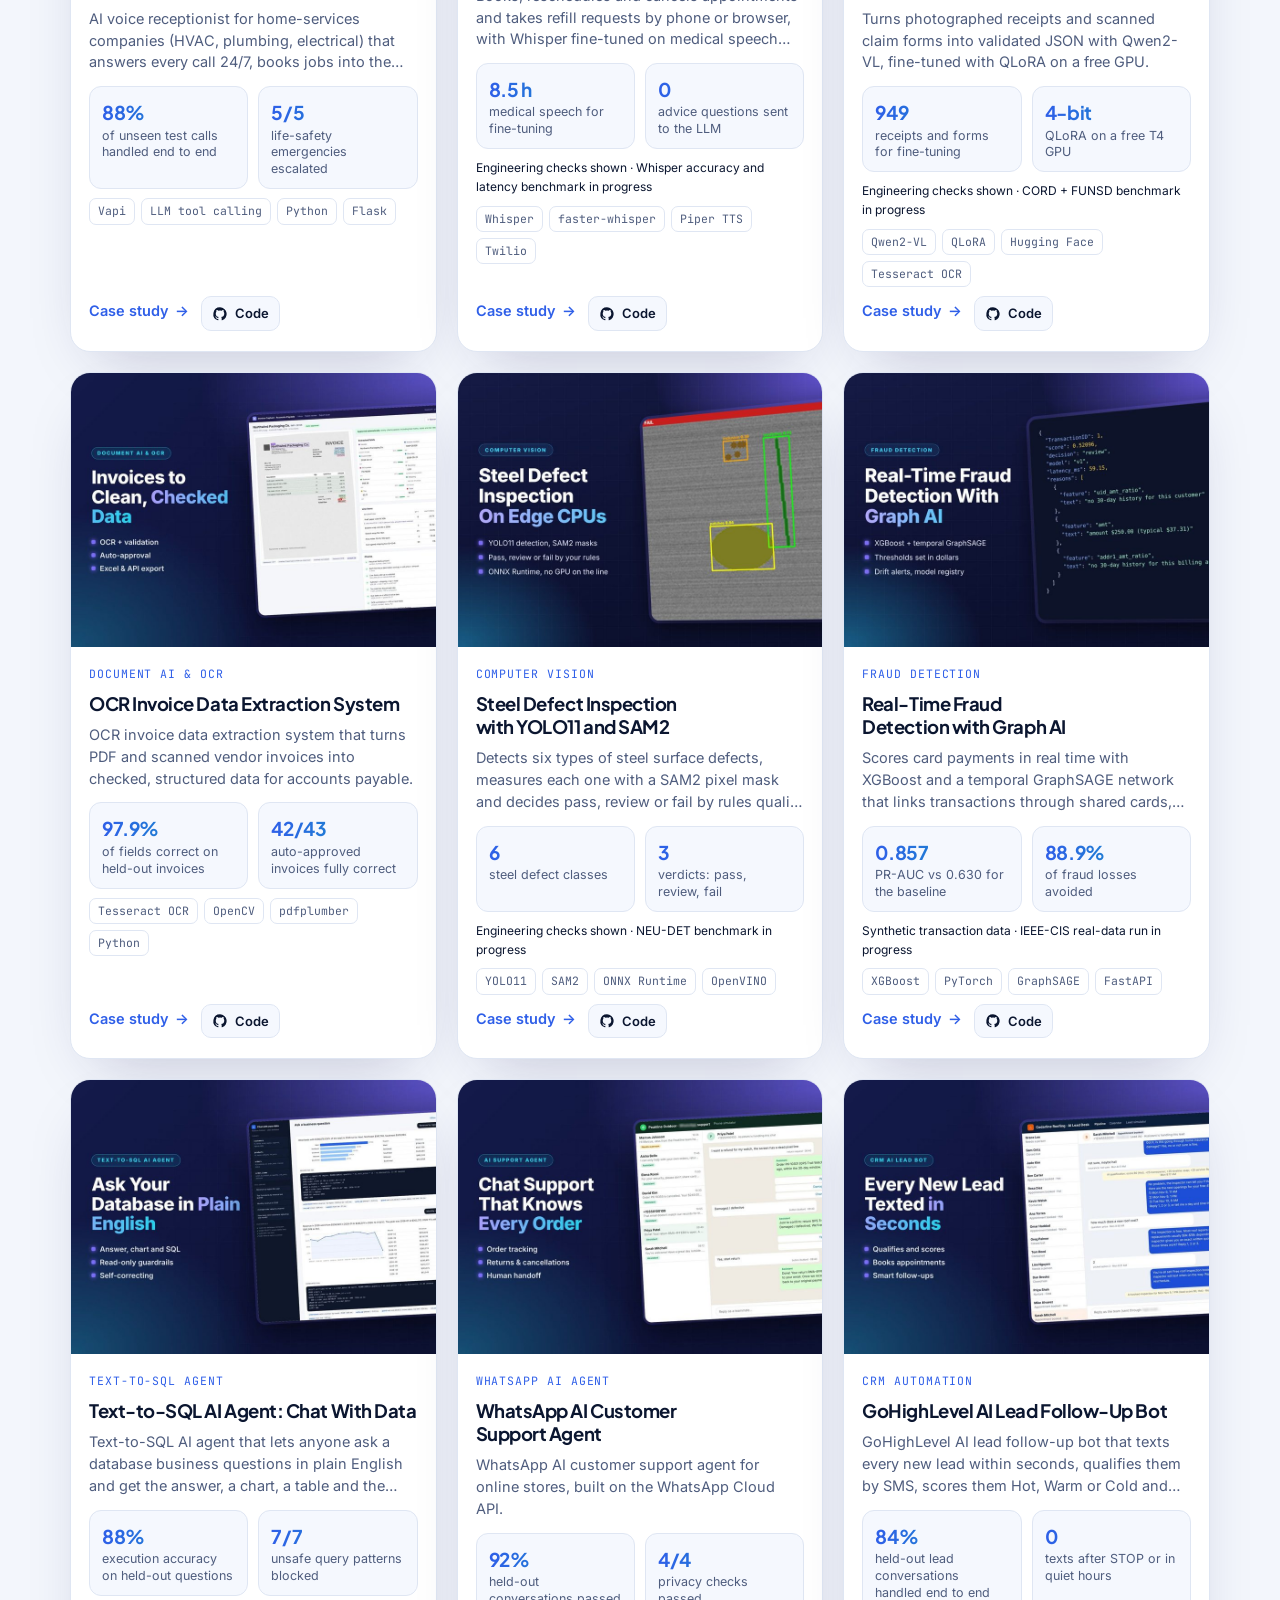
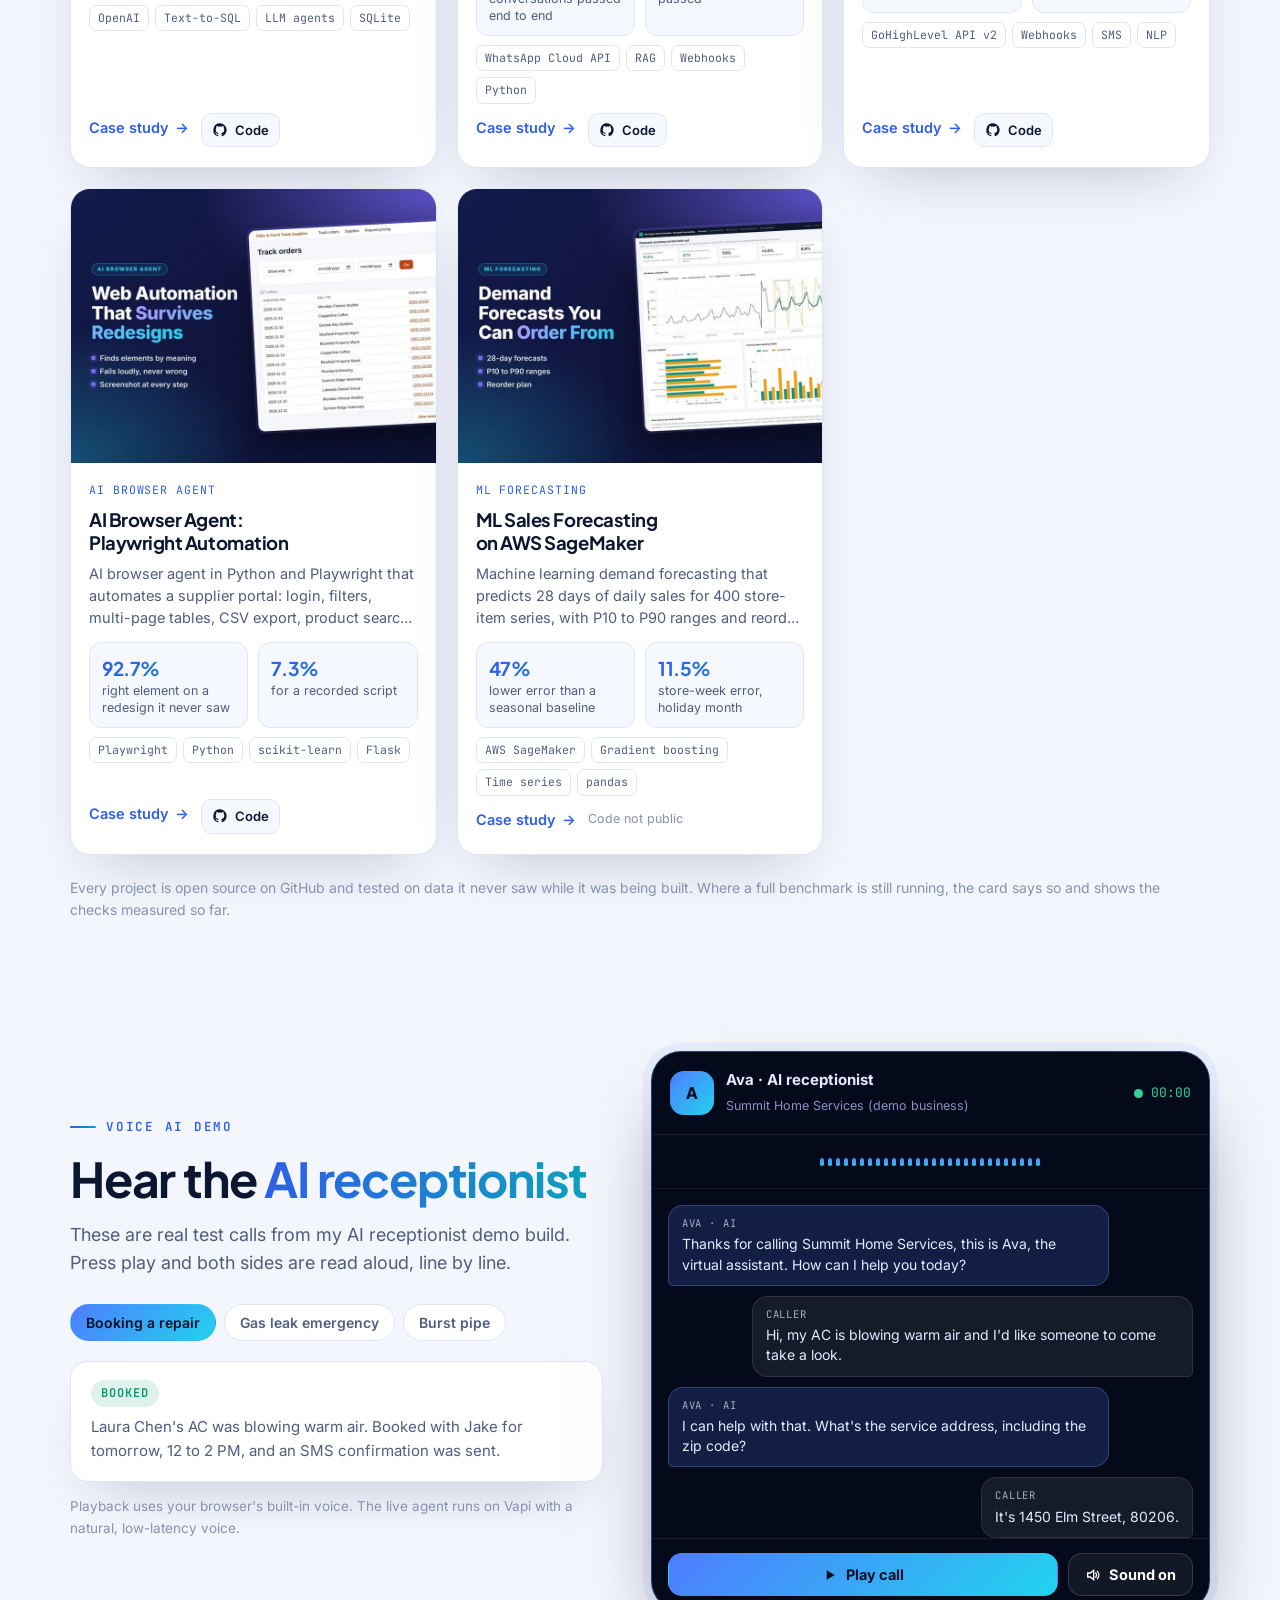
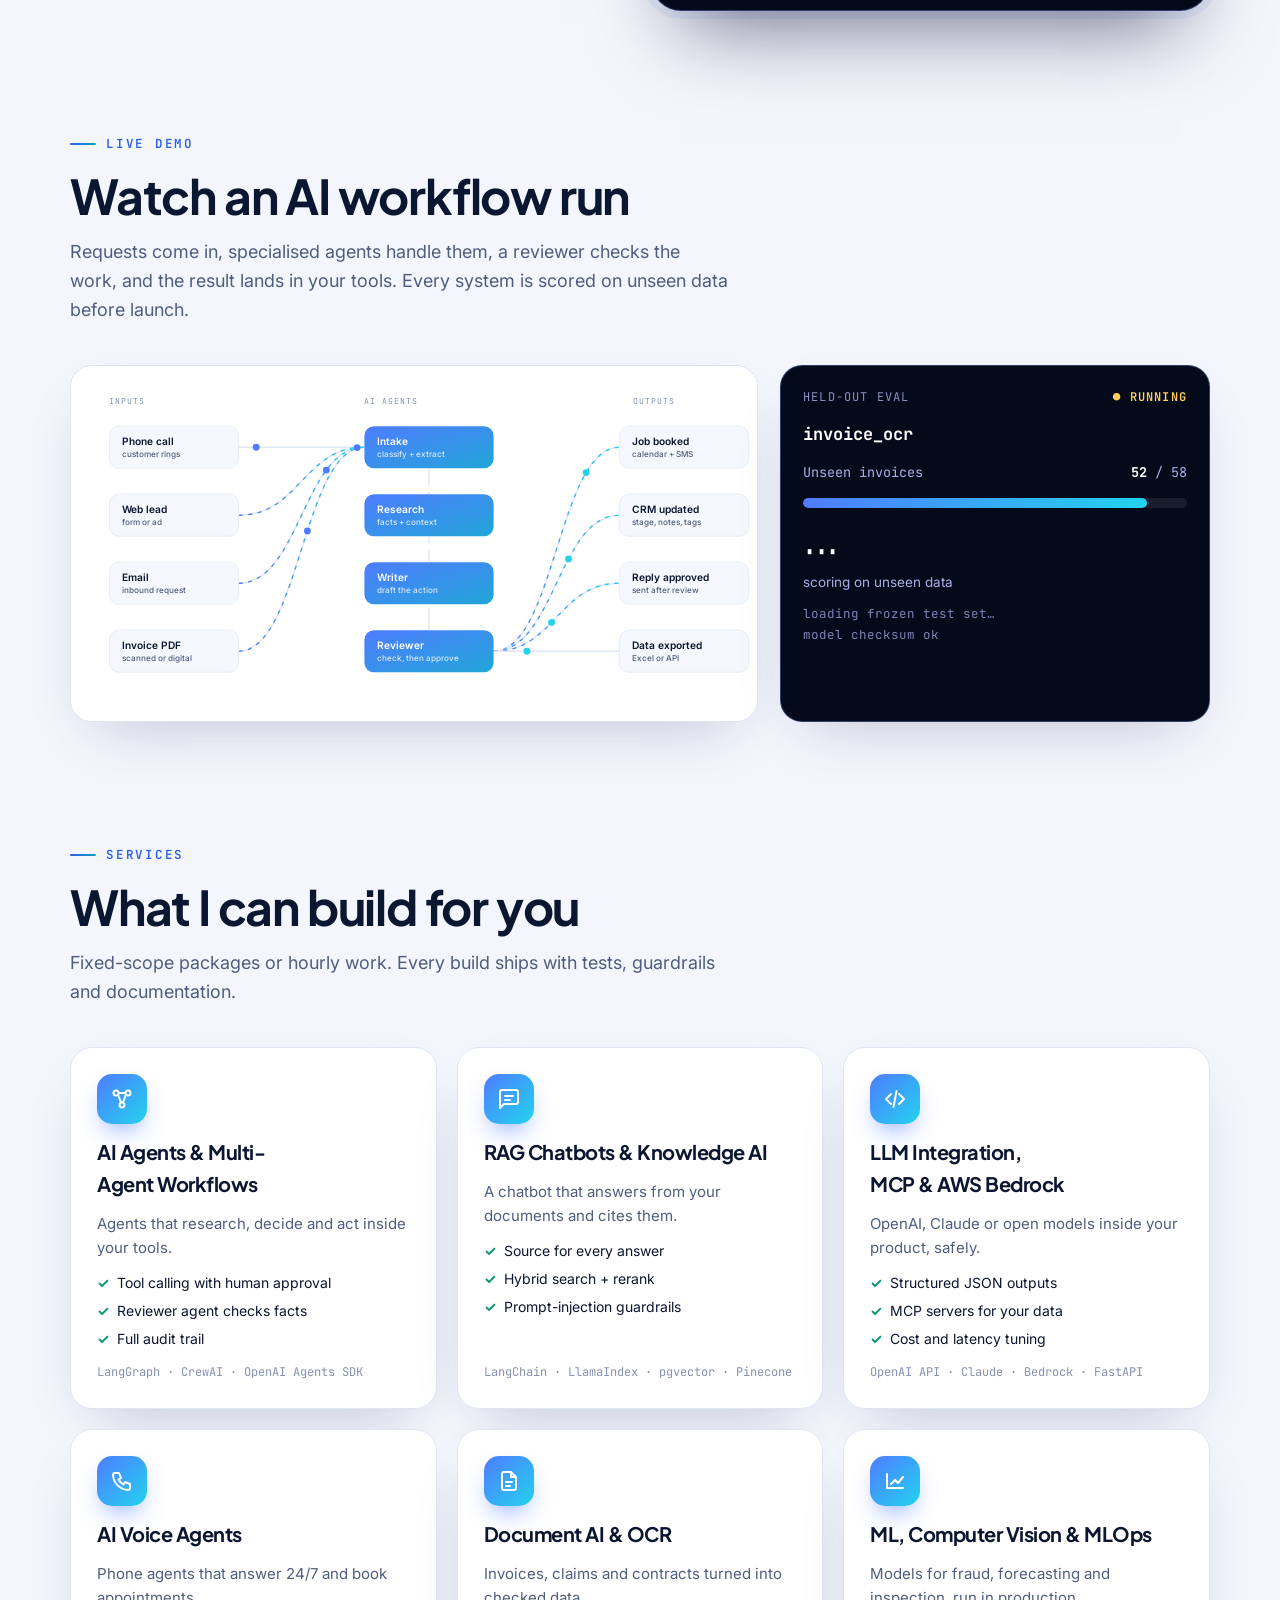
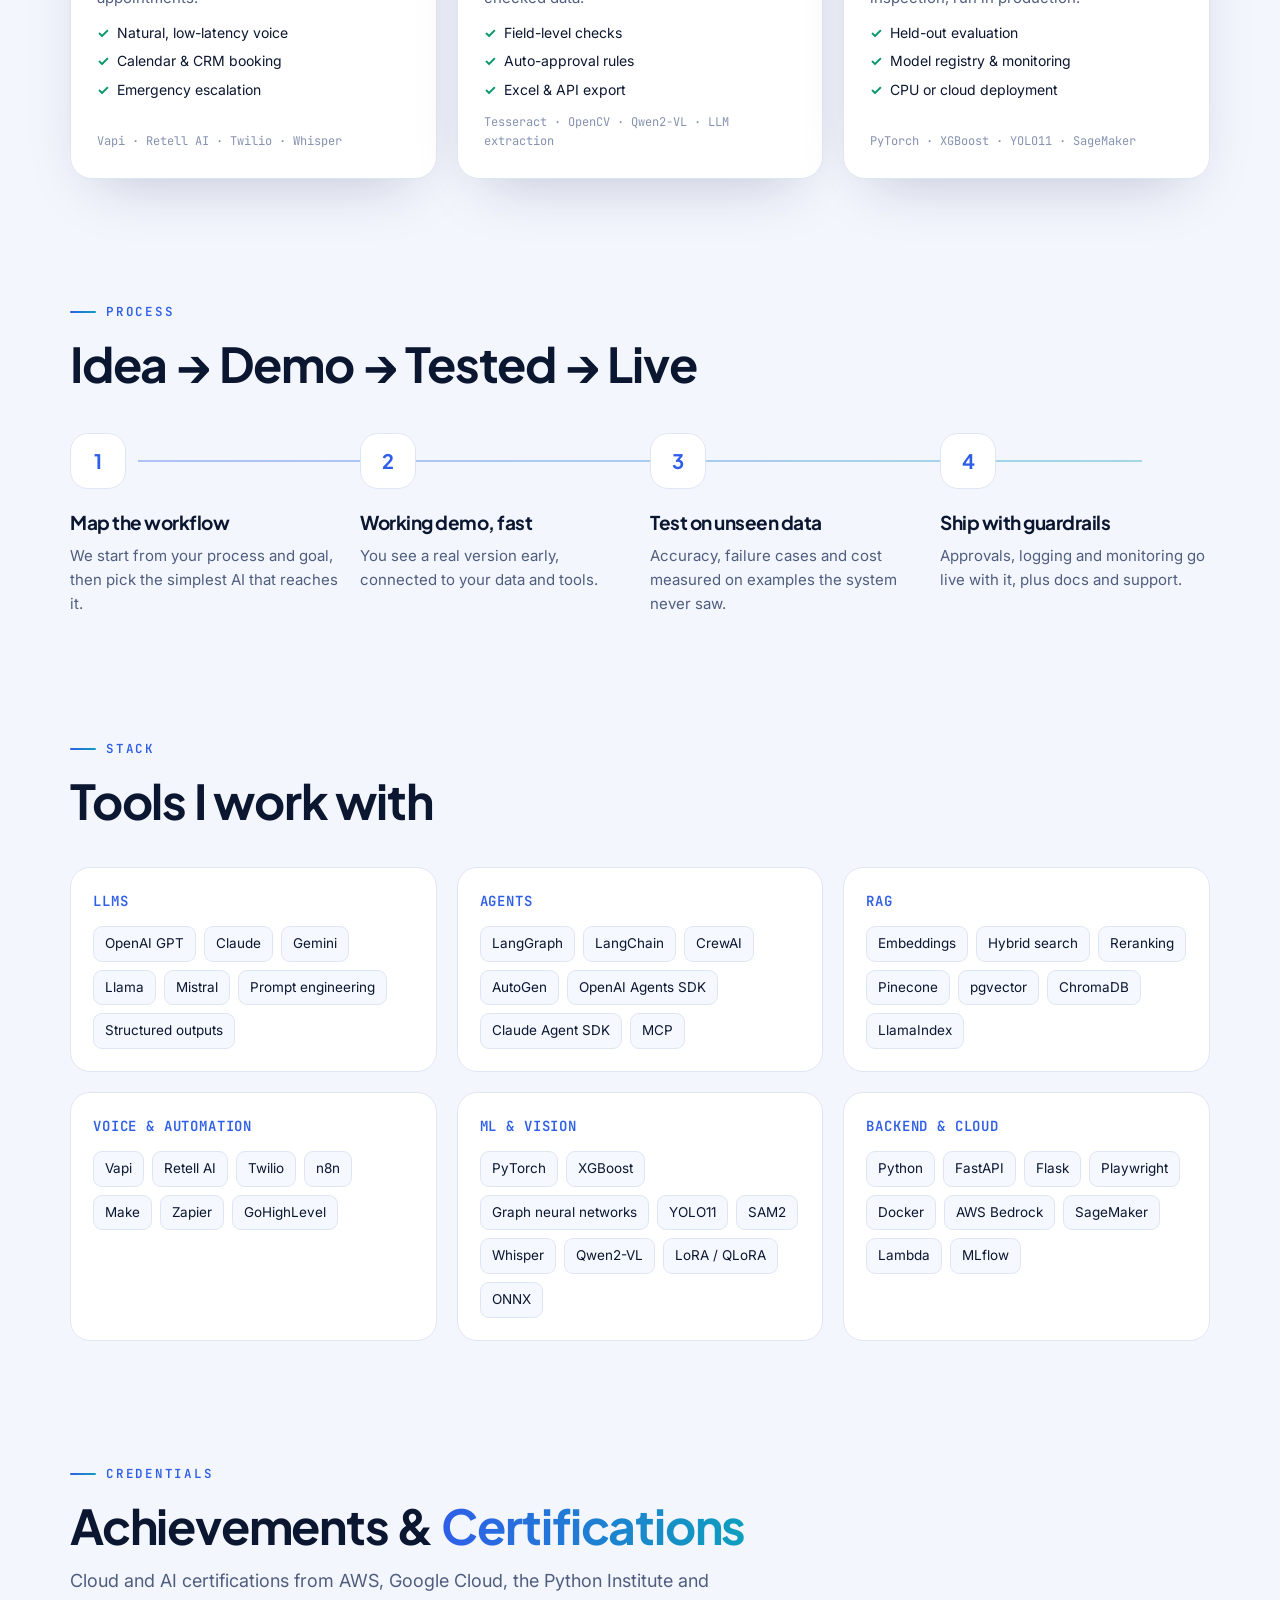
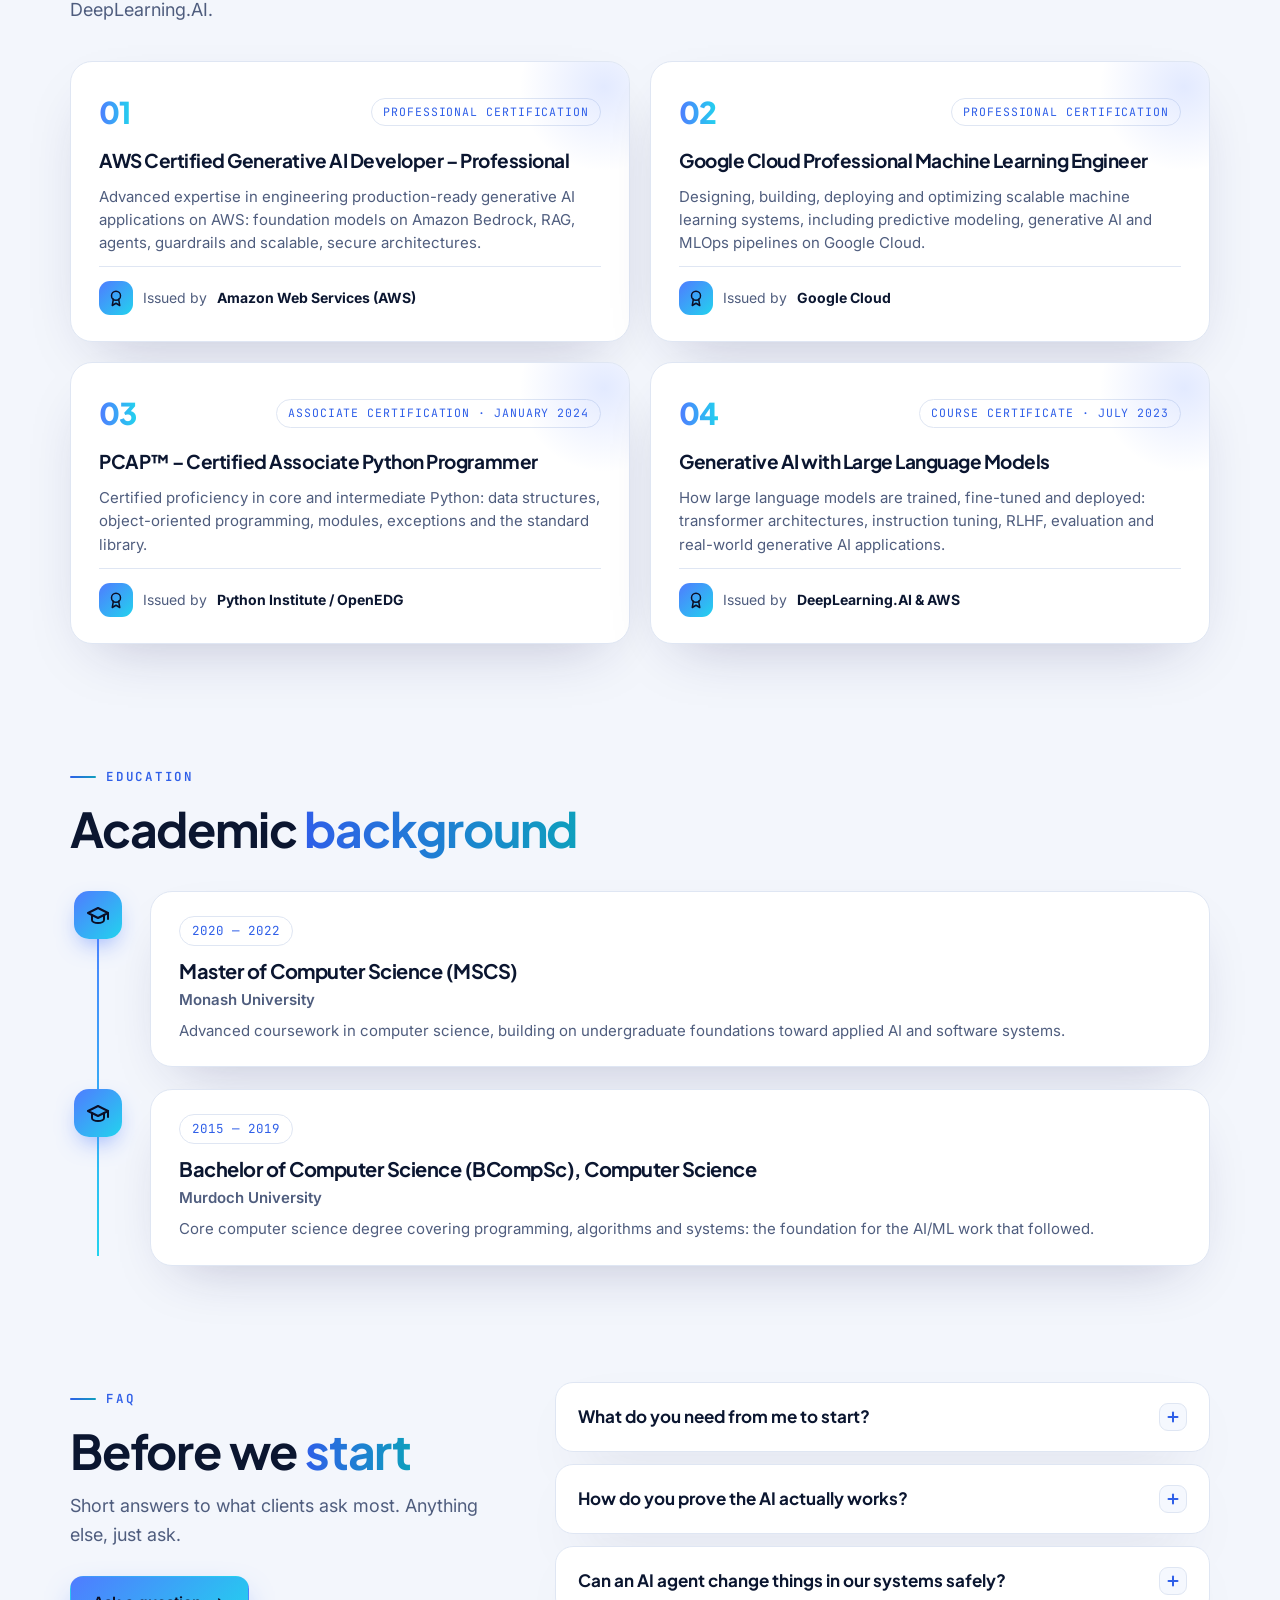
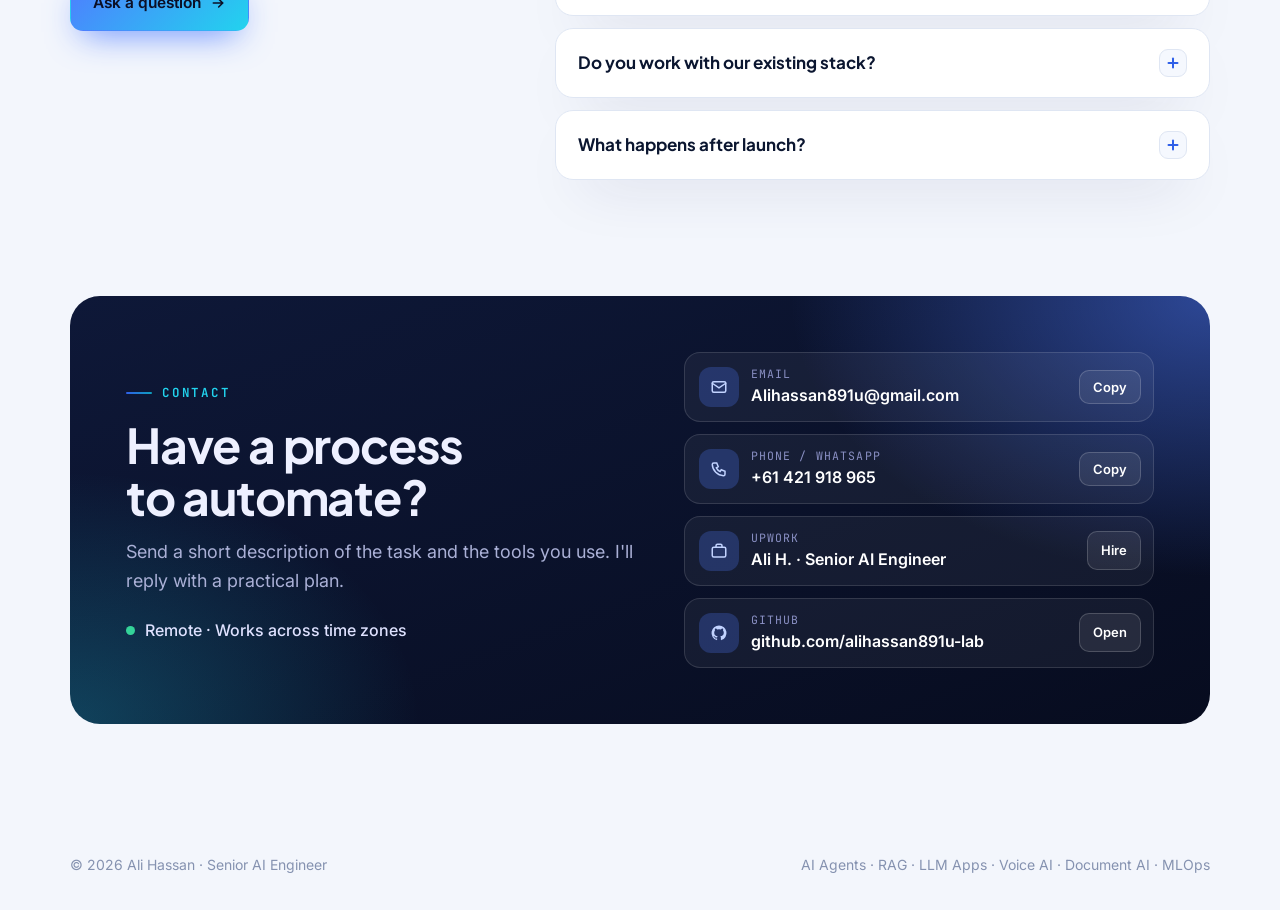
==== commit da7bd284: "Experience: add employment history (IMS Solutions, Tetra Tech, Systems Limited) Co-Authored-By: Clau" ====
--- a/index.html
+++ b/index.html
@@ -420,6 +420,12 @@
 .jc .jf{margin:-4px 0 2px;font-weight:600;font-size:14.5px;color:var(--violet)}
 .jc p{margin:0;color:var(--muted);font-size:15px}
 .jc .chips{margin-top:auto;padding-top:6px}
+.jc .co{display:flex;align-items:center;gap:8px;margin:-2px 0 2px;font-weight:700;color:var(--fg);font-size:15px}
+.coi{width:26px;height:26px;border-radius:8px;display:grid;place-items:center;background:var(--card2);border:1px solid var(--line);color:var(--violet);flex:none}
+.coi svg{width:14px;height:14px}
+.jl{margin:0;padding:0;list-style:none;display:grid;gap:6px;font-size:14px;color:var(--fg)}
+.jl li{display:flex;gap:8px;line-height:1.45}
+.jl li::before{content:"✓";color:var(--ok);font-weight:700}
 .jc.cur{border-color:rgba(79,124,255,.45)}
 @media (max-width:900px){.jr{grid-template-columns:1fr}.jr::before{left:37px;right:auto;top:20px;bottom:20px;width:2px;height:auto;background:linear-gradient(180deg,var(--line),#4f7cff,#22d3ee)}}
 /* project explorer */
@@ -573,12 +579,12 @@
   <section id="experience" style="padding-top:72px">
     <div class="wrap">
       <p class="eyebrow">Experience</p>
-      <h2>7+ years, <span class="gradL">growing with the stack</span></h2>
-      <p class="lead">From classic machine learning to LLM agents. Each stage added a new layer of tools, and all of them are still in use on client work today.</p>
-      <div class="jr"><article class="jc rv"><div class="jt"><span class="jn">01</span><span class="yr">2019 — 2021</span></div>
-          <h3>Machine Learning Engineer</h3><p class="jf">Python, NLP & Computer Vision</p><p>Built the foundations: data pipelines, feature engineering and classic ML models for classification, churn and forecasting, OCR and object detection with OpenCV and YOLO, and NLP for text classification and entity extraction, served through Flask APIs.</p><div class="chips"><span>Python</span><span>scikit-learn</span><span>pandas</span><span>OpenCV</span><span>YOLO</span><span>Tesseract</span><span>NLP</span><span>Flask</span></div></article><article class="jc rv"><div class="jt"><span class="jn">02</span><span class="yr">2021 — 2023</span></div>
-          <h3>Senior Machine Learning Engineer</h3><p class="jf">Deep Learning, MLOps & AWS</p><p>Moved models from notebooks to production: deep learning for vision and language with PyTorch and Transformers, SageMaker pipelines with a model registry and accuracy gates, Docker and CI/CD, drift monitoring, fraud scoring and demand forecasting on AWS.</p><div class="chips"><span>PyTorch</span><span>Transformers</span><span>Hugging Face</span><span>XGBoost</span><span>AWS SageMaker</span><span>Docker</span><span>MLflow</span><span>FastAPI</span></div></article><article class="jc rv cur"><div class="jt"><span class="jn">03</span><span class="yr">2023 — Present</span><span class="now"><span class="dot"></span>Current</span></div>
-          <h3>Senior AI Engineer</h3><p class="jf">LLM, RAG, AI Agents & Generative AI</p><p>Leading LLM work end to end: tool-calling agents with human approval, multi-agent workflows in LangGraph, RAG chatbots with citations, MCP servers that connect Claude to business systems, voice agents, and document AI with fine-tuned vision models, all evaluated on held-out data.</p><div class="chips"><span>OpenAI</span><span>Claude</span><span>AWS Bedrock</span><span>LangGraph</span><span>LangChain</span><span>MCP</span><span>RAG</span><span>Vapi</span><span>Qwen2-VL</span></div></article></div>
+      <h2>7+ years of <span class="gradL">production AI</span></h2>
+      <p class="lead">Three companies across enterprise and SaaS teams: NLP and MLOps, then LLMs, RAG and voice AI, and now production machine learning and generative AI.</p>
+      <div class="jr"><article class="jc rv"><div class="jt"><span class="jn">01</span><span class="yr">Apr 2018 — May 2020</span></div>
+          <h3>Senior AI/ML Engineer</h3><p class="jf">NLP, Machine Learning & MLOps</p><p class="co"><span class="coi"><svg viewBox="0 0 24 24" fill="none" stroke="currentColor" stroke-width="2" stroke-linecap="round" stroke-linejoin="round"><rect x="4" y="3" width="16" height="18" rx="2"/><path d="M9 21v-4h6v4M8 7h2M14 7h2M8 11h2M14 11h2"/></svg></span>IMS Solutions Company</p><p>Led the architecture, development and deployment of scalable AI/ML and NLP systems for SaaS startups and enterprise products.</p><ul class="jl"><li>Document ingestion, embeddings and semantic search pipelines</li><li>Domain-specific model fine-tuning</li><li>FastAPI microservices on Docker and Kubernetes</li><li>Faster inference with quantization, caching and monitoring</li></ul><div class="chips"><span>NLP</span><span>Semantic search</span><span>Python</span><span>FastAPI</span><span>Docker</span><span>Kubernetes</span><span>MLOps</span></div></article><article class="jc rv"><div class="jt"><span class="jn">02</span><span class="yr">Jun 2021 — Jun 2024</span></div>
+          <h3>Full-Stack AI Developer</h3><p class="jf">LLM, RAG, Voice AI & SaaS</p><p class="co"><span class="coi"><svg viewBox="0 0 24 24" fill="none" stroke="currentColor" stroke-width="2" stroke-linecap="round" stroke-linejoin="round"><rect x="4" y="3" width="16" height="18" rx="2"/><path d="M9 21v-4h6v4M8 7h2M14 7h2M8 11h2M14 11h2"/></svg></span>Tetra Tech</p><p>Built production-ready AI applications combining LLMs, RAG, voice AI, backend APIs, data pipelines and SaaS interfaces for real business workflows.</p><ul class="jl"><li>Enterprise RAG chatbots over private knowledge bases</li><li>Real-time voice AI agents with Deepgram and Amazon Polly</li><li>AI services on AWS and GCP with CI/CD and monitoring</li><li>Multi-agent orchestration, lower latency and cost</li></ul><div class="chips"><span>LLMs</span><span>RAG</span><span>Voice AI</span><span>FastAPI</span><span>AWS</span><span>GCP</span><span>Multi-agent</span></div></article><article class="jc rv cur"><div class="jt"><span class="jn">03</span><span class="yr">Aug 2024 — Present</span><span class="now"><span class="dot"></span>Current</span></div>
+          <h3>AI/ML Engineer</h3><p class="jf">NLP, Predictive Modeling & MLOps</p><p class="co"><span class="coi"><svg viewBox="0 0 24 24" fill="none" stroke="currentColor" stroke-width="2" stroke-linecap="round" stroke-linejoin="round"><rect x="4" y="3" width="16" height="18" rx="2"/><path d="M9 21v-4h6v4M8 7h2M14 7h2M8 11h2M14 11h2"/></svg></span>Systems Limited</p><p>Building and deploying production machine learning, NLP and generative AI systems for SaaS and enterprise products, from data preparation to model monitoring.</p><ul class="jl"><li>Classification, forecasting, recommendation and NLP pipelines</li><li>Models deployed with FastAPI, Docker and REST APIs</li><li>MLflow tracking, versioning, drift detection and retraining</li><li>Predictive models inside SaaS dashboards and AI workflows</li></ul><div class="chips"><span>PyTorch</span><span>TensorFlow</span><span>scikit-learn</span><span>Generative AI</span><span>MLflow</span><span>FastAPI</span><span>Docker</span></div></article></div>
     </div>
   </section>
 
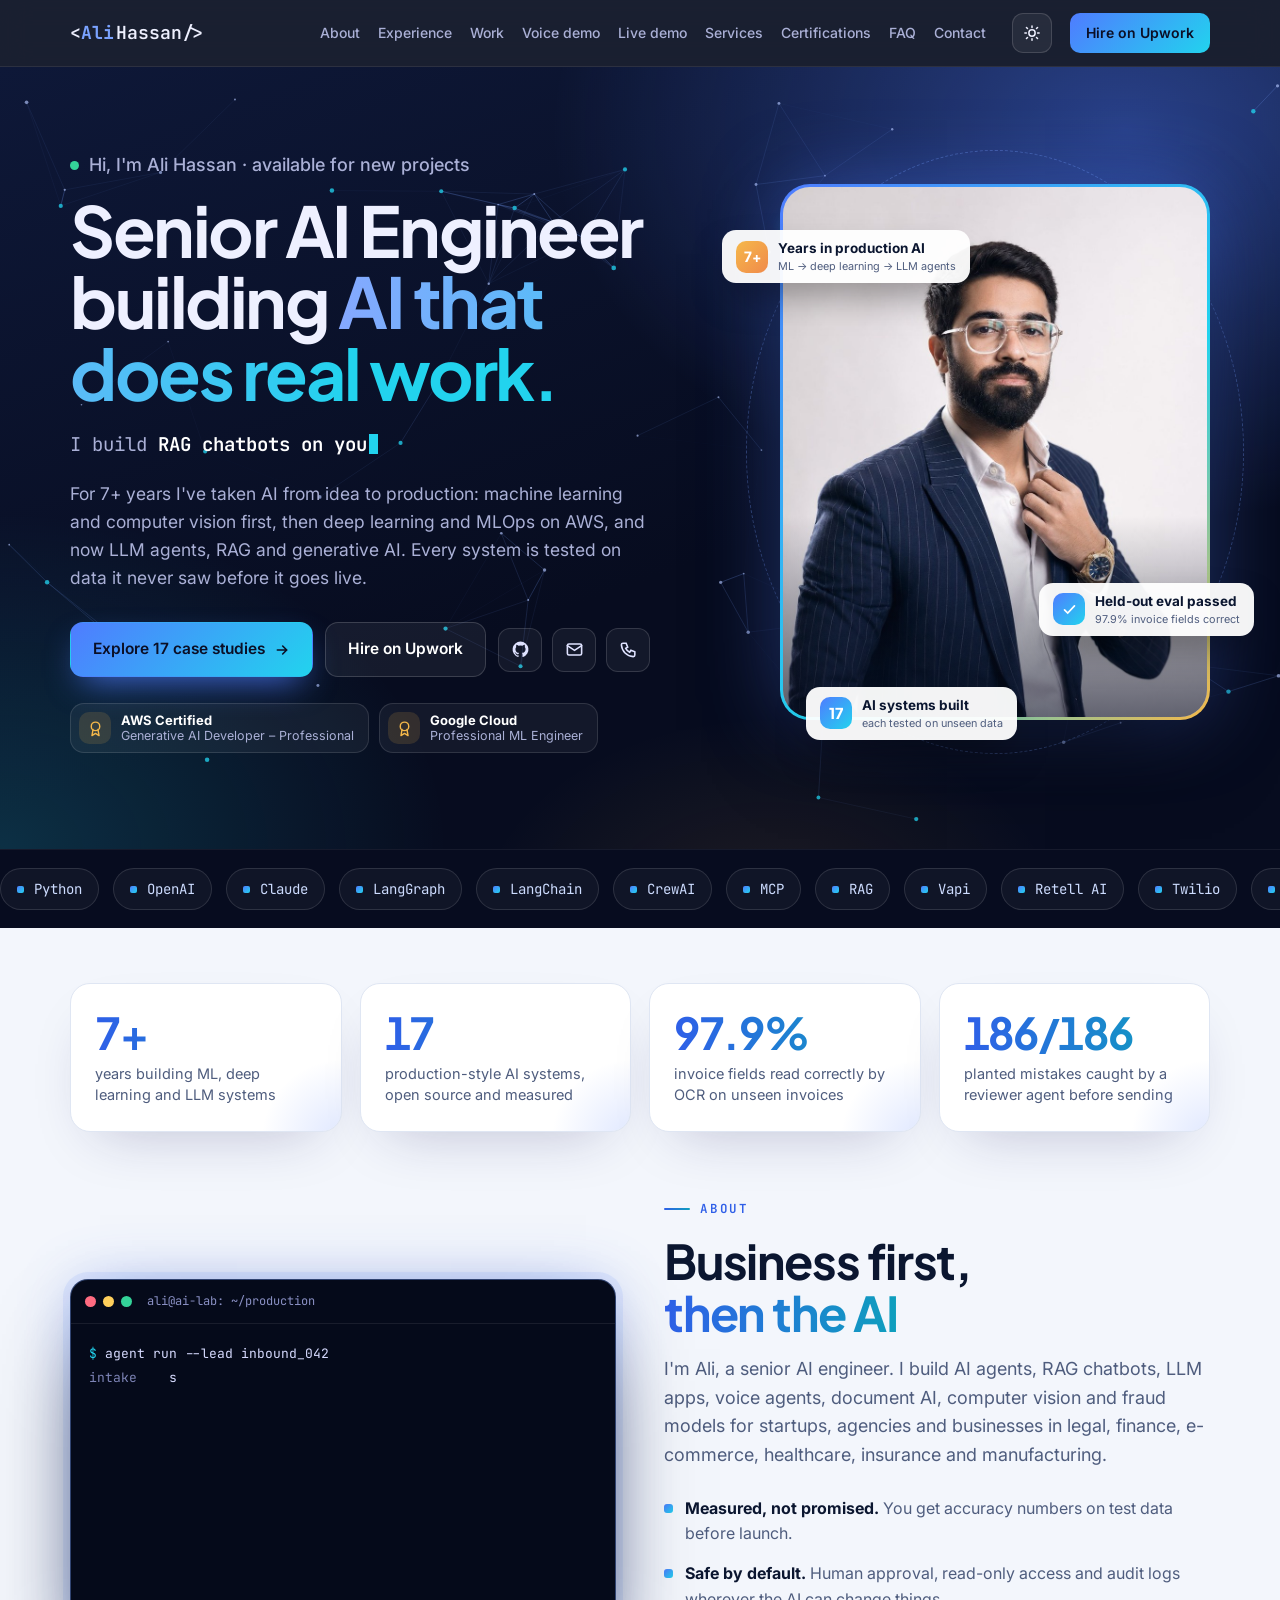
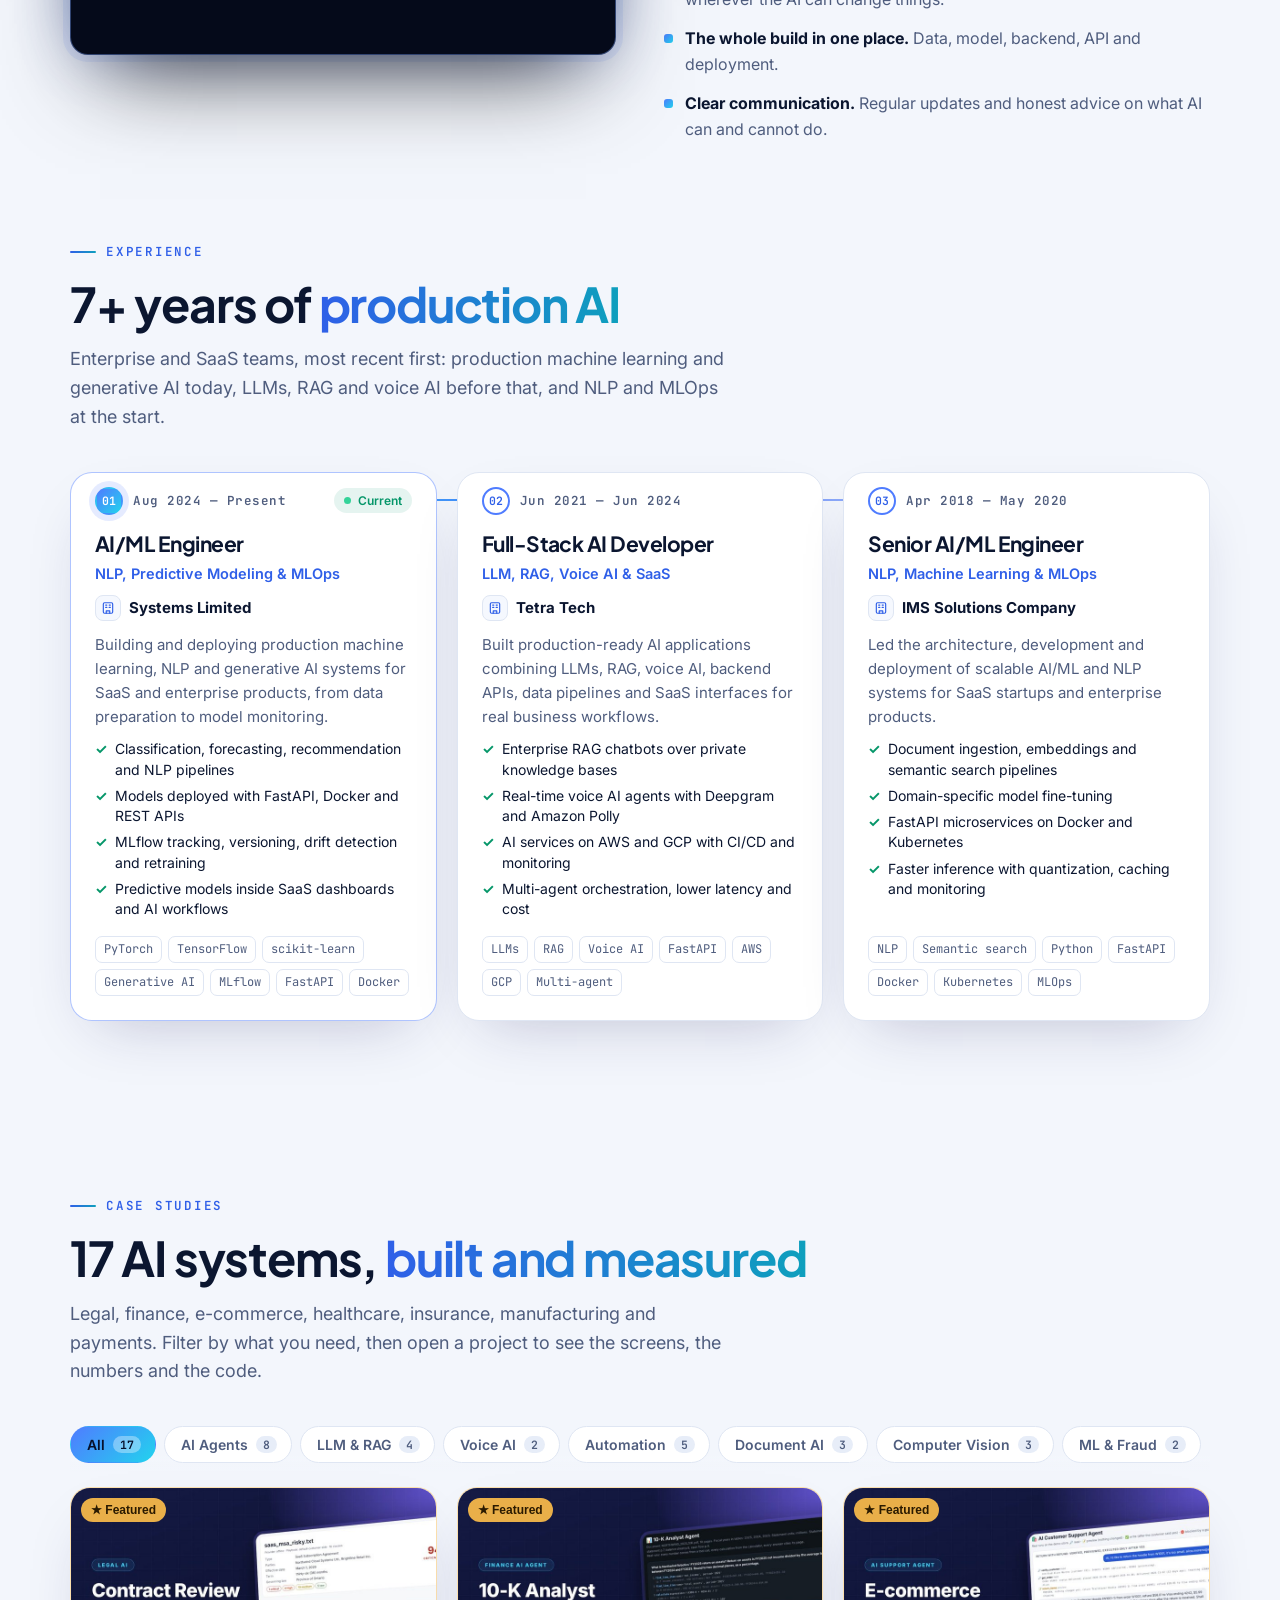
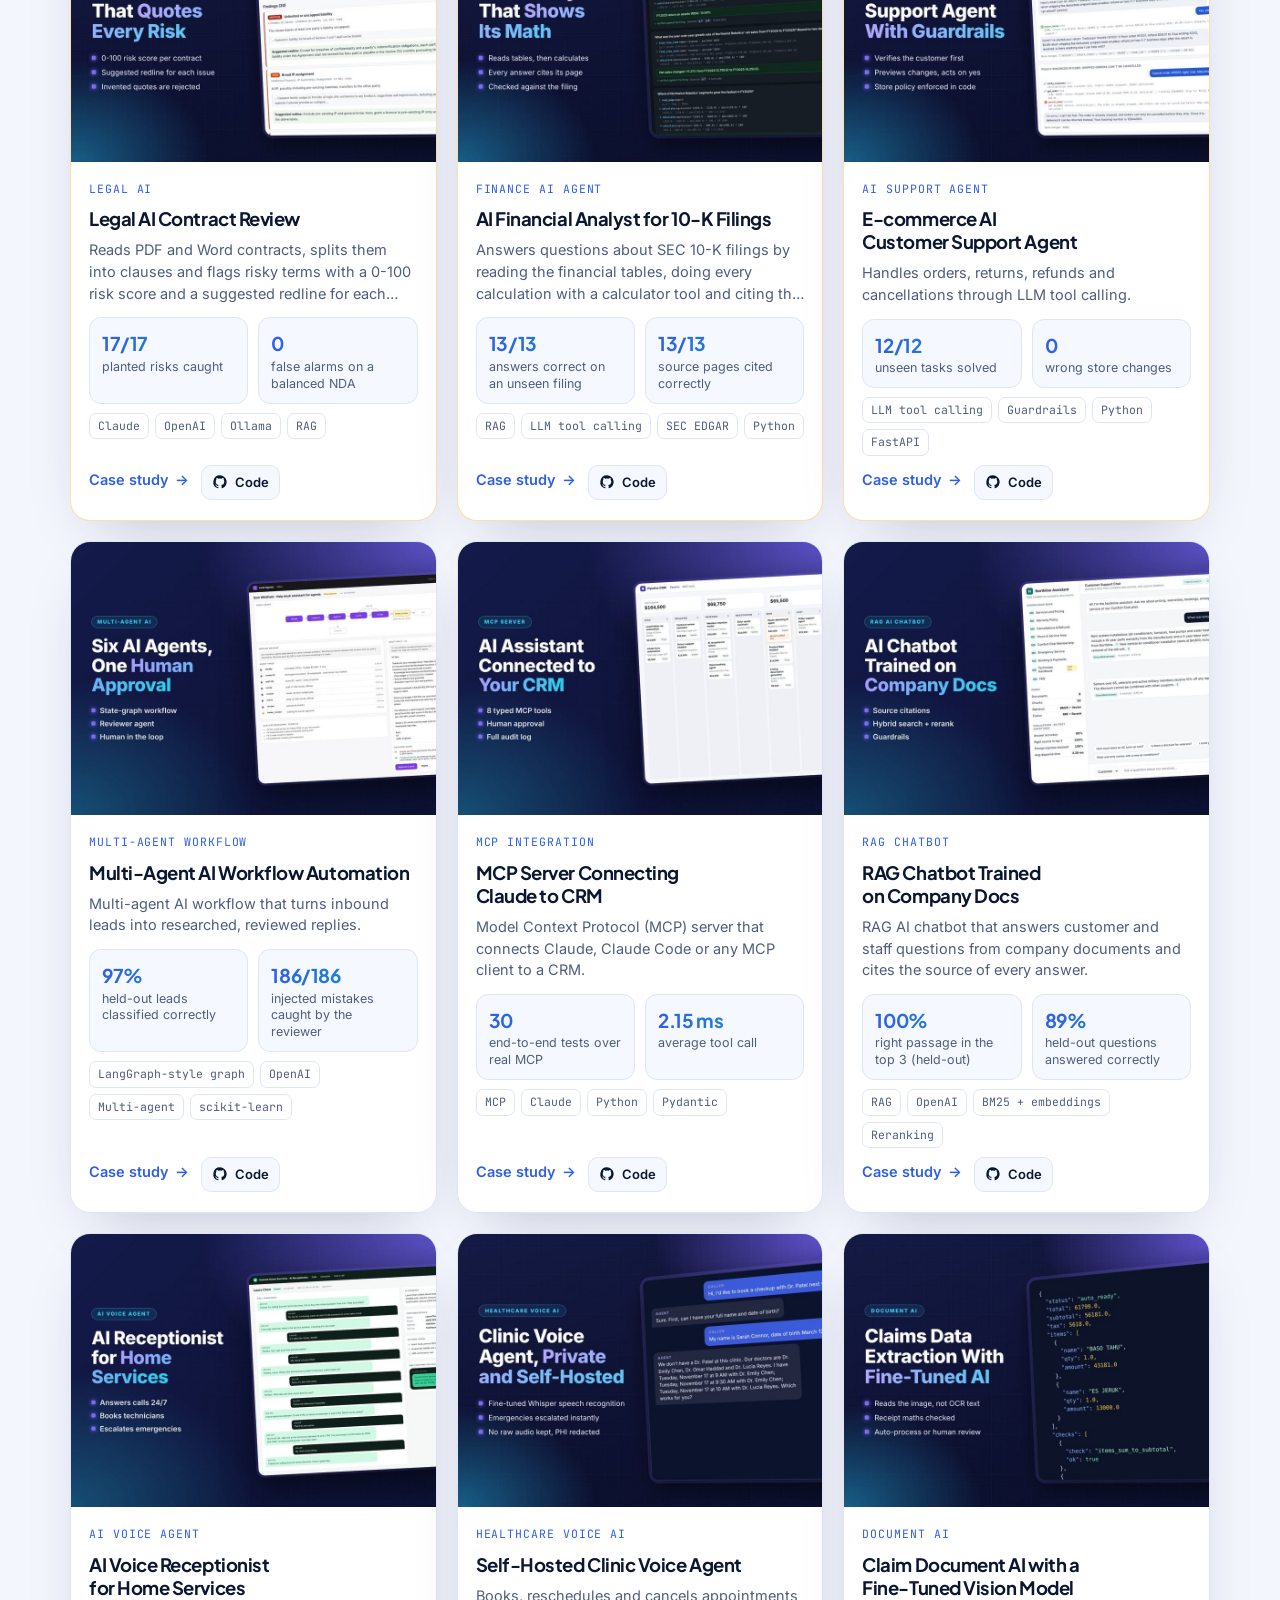
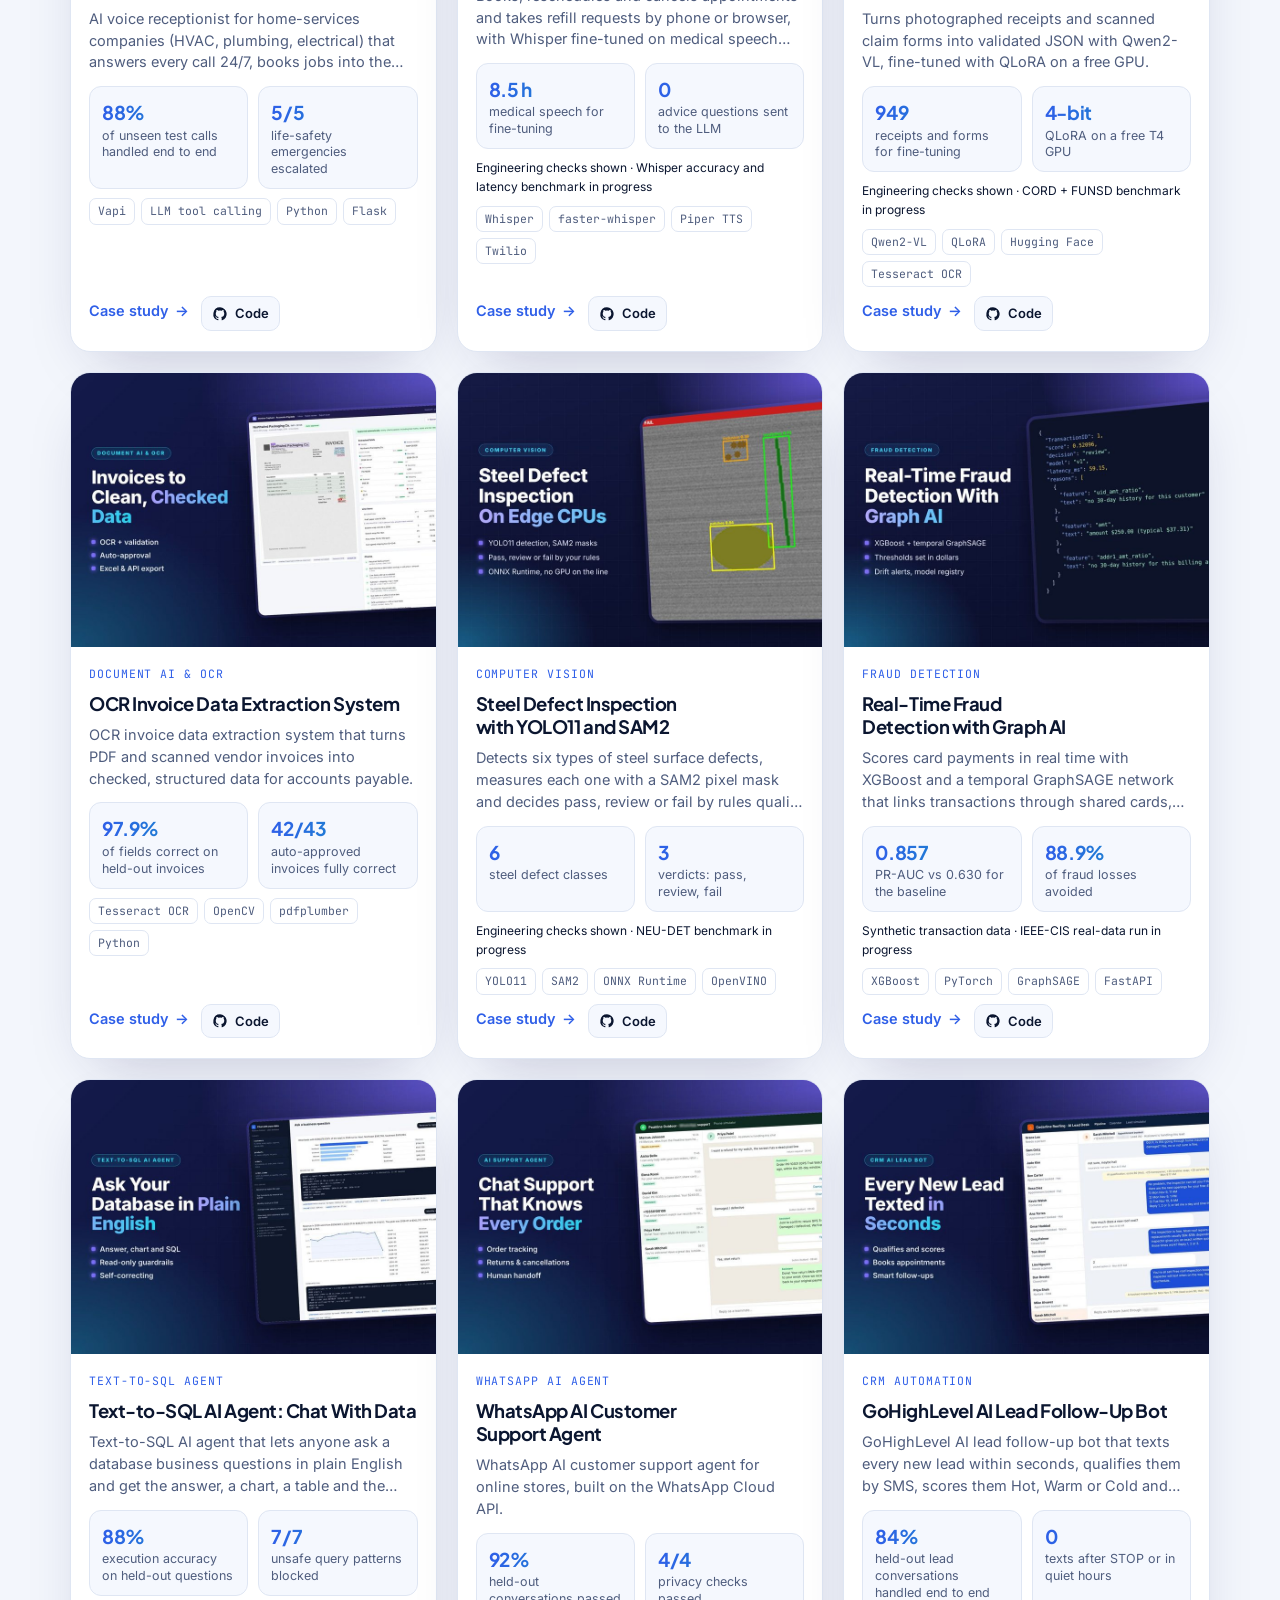
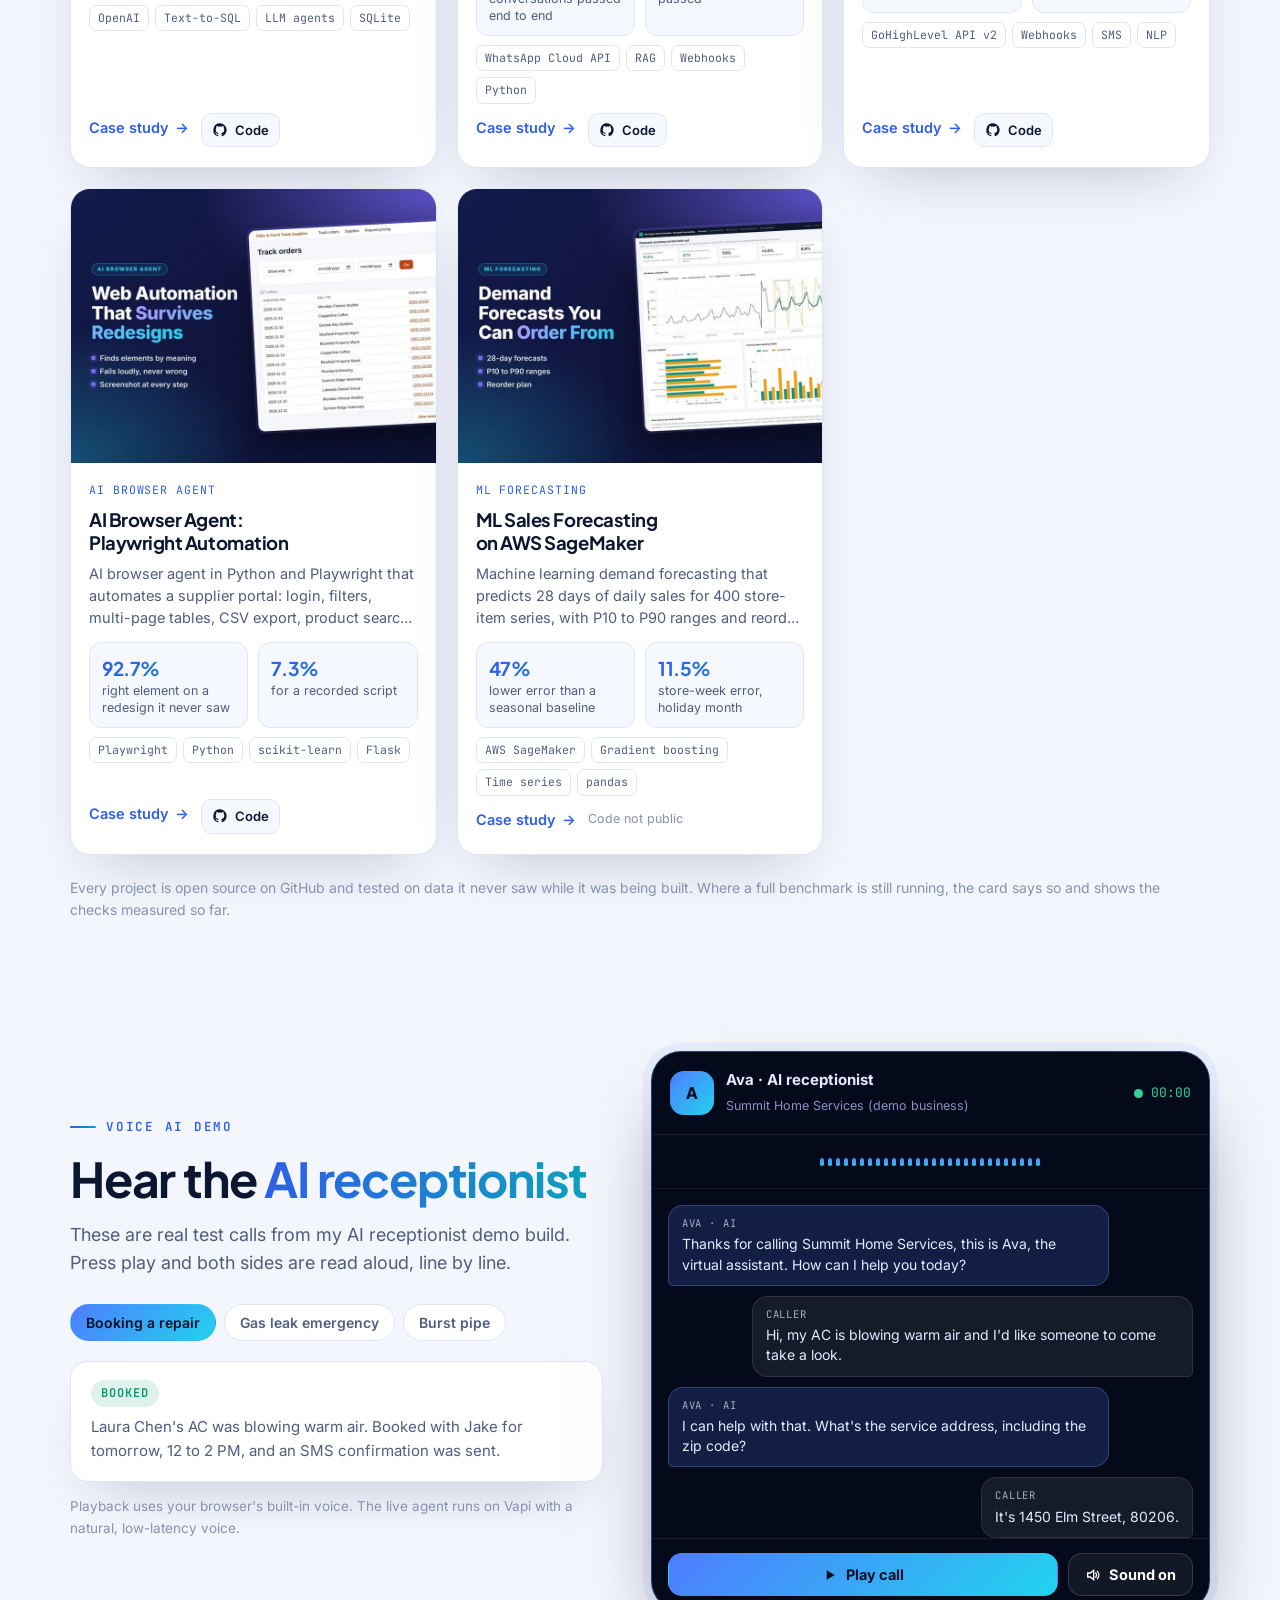
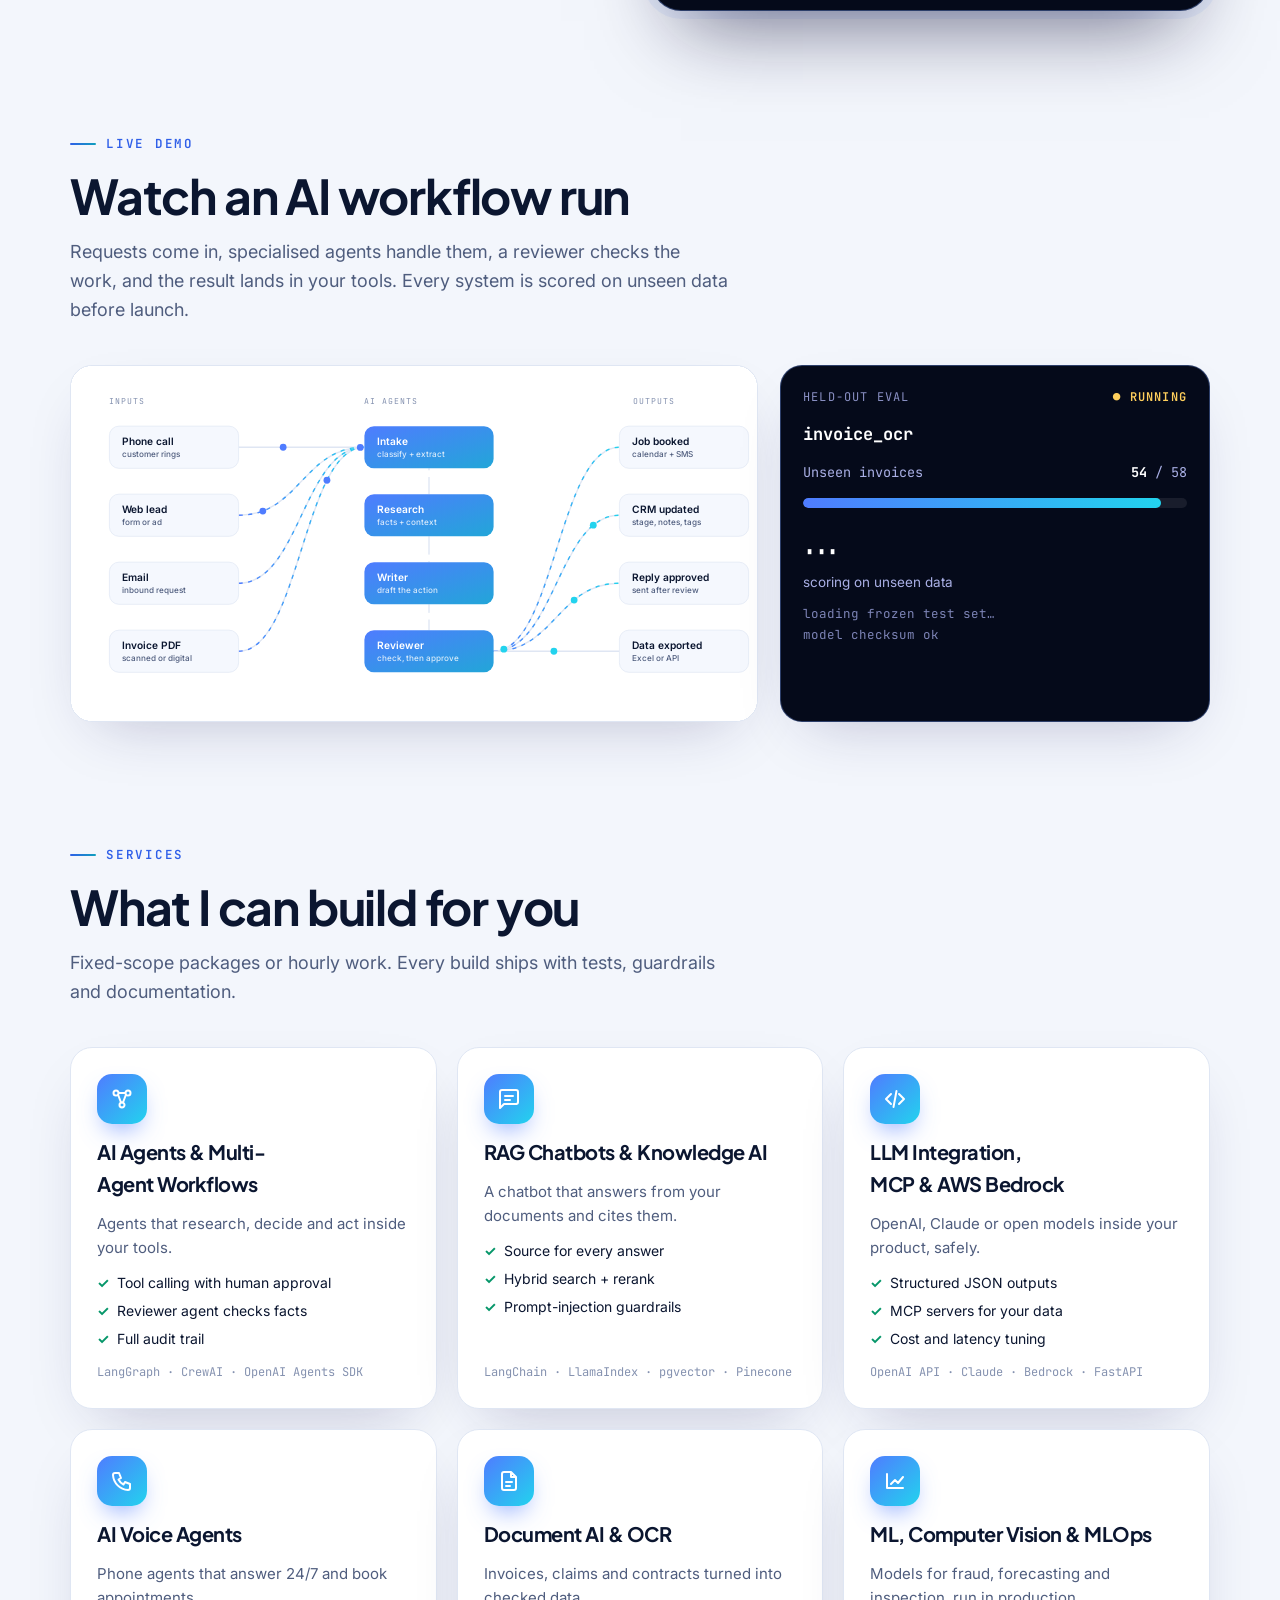
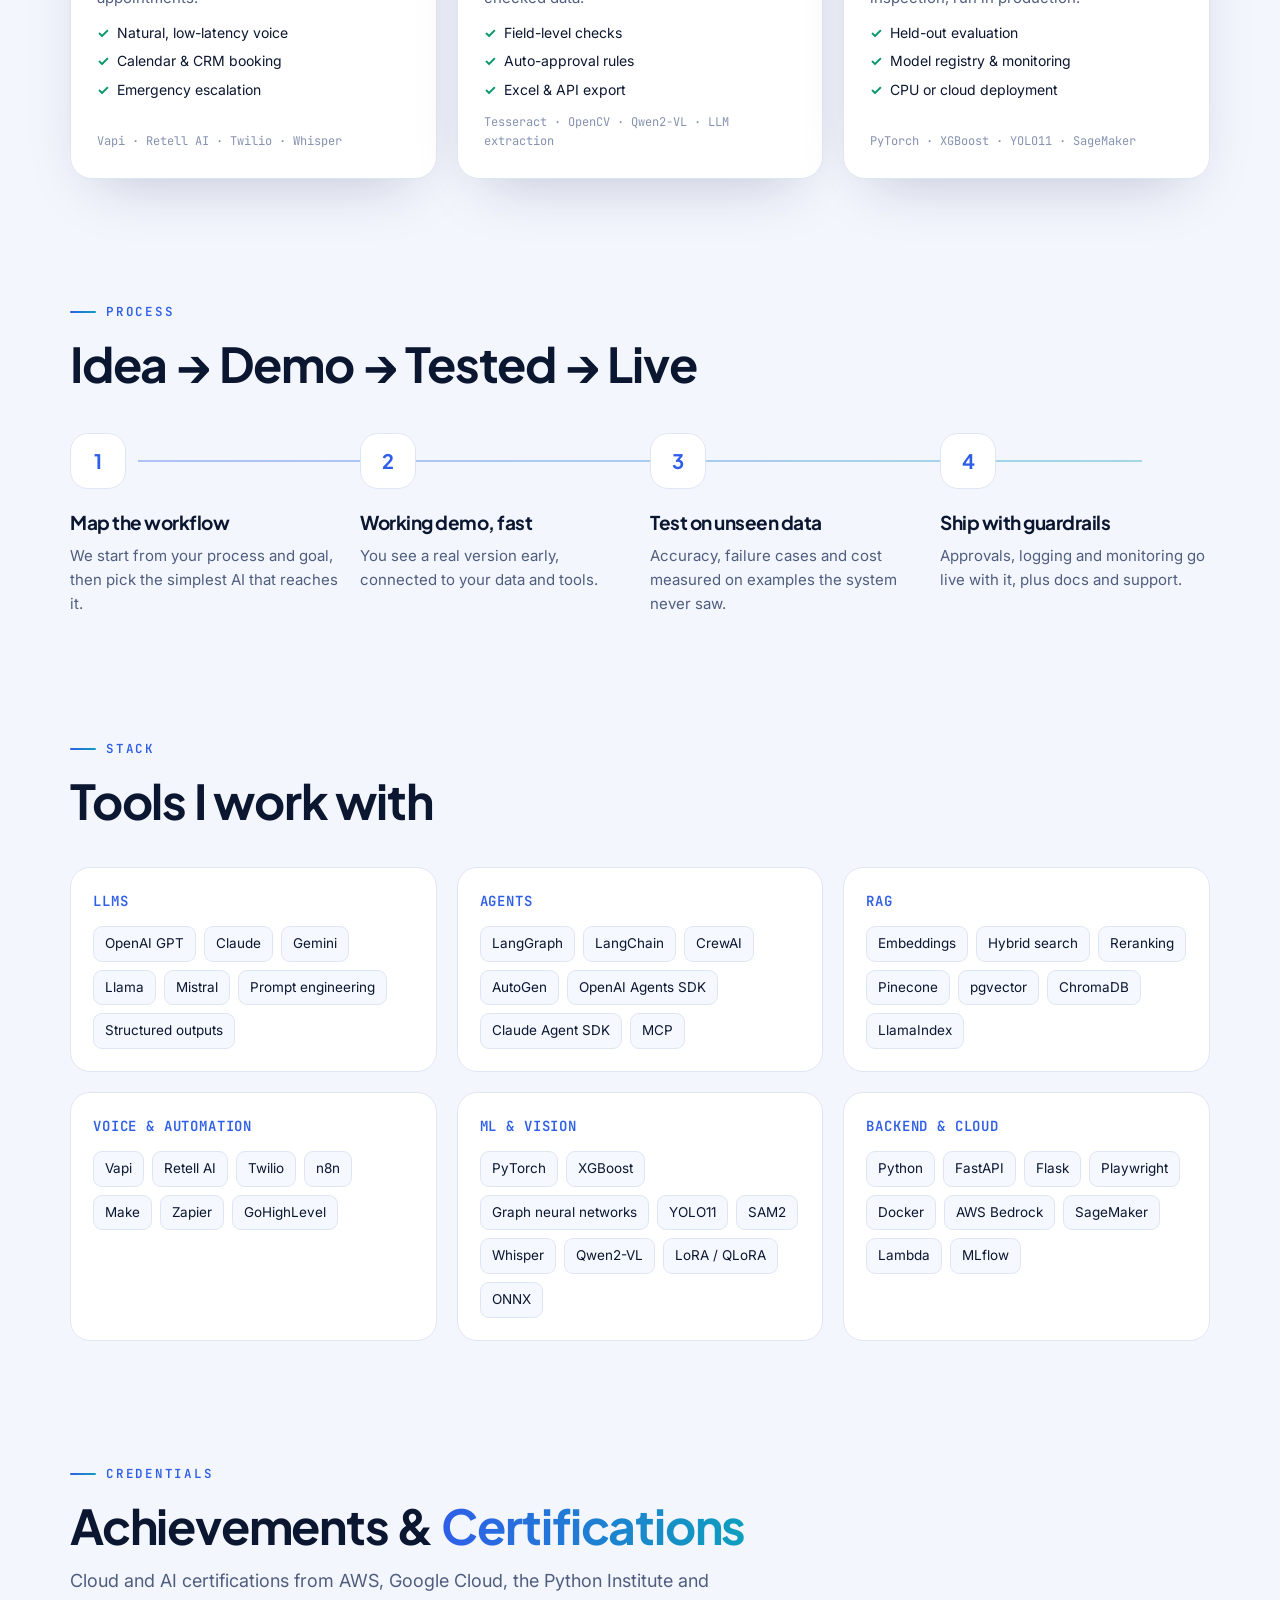
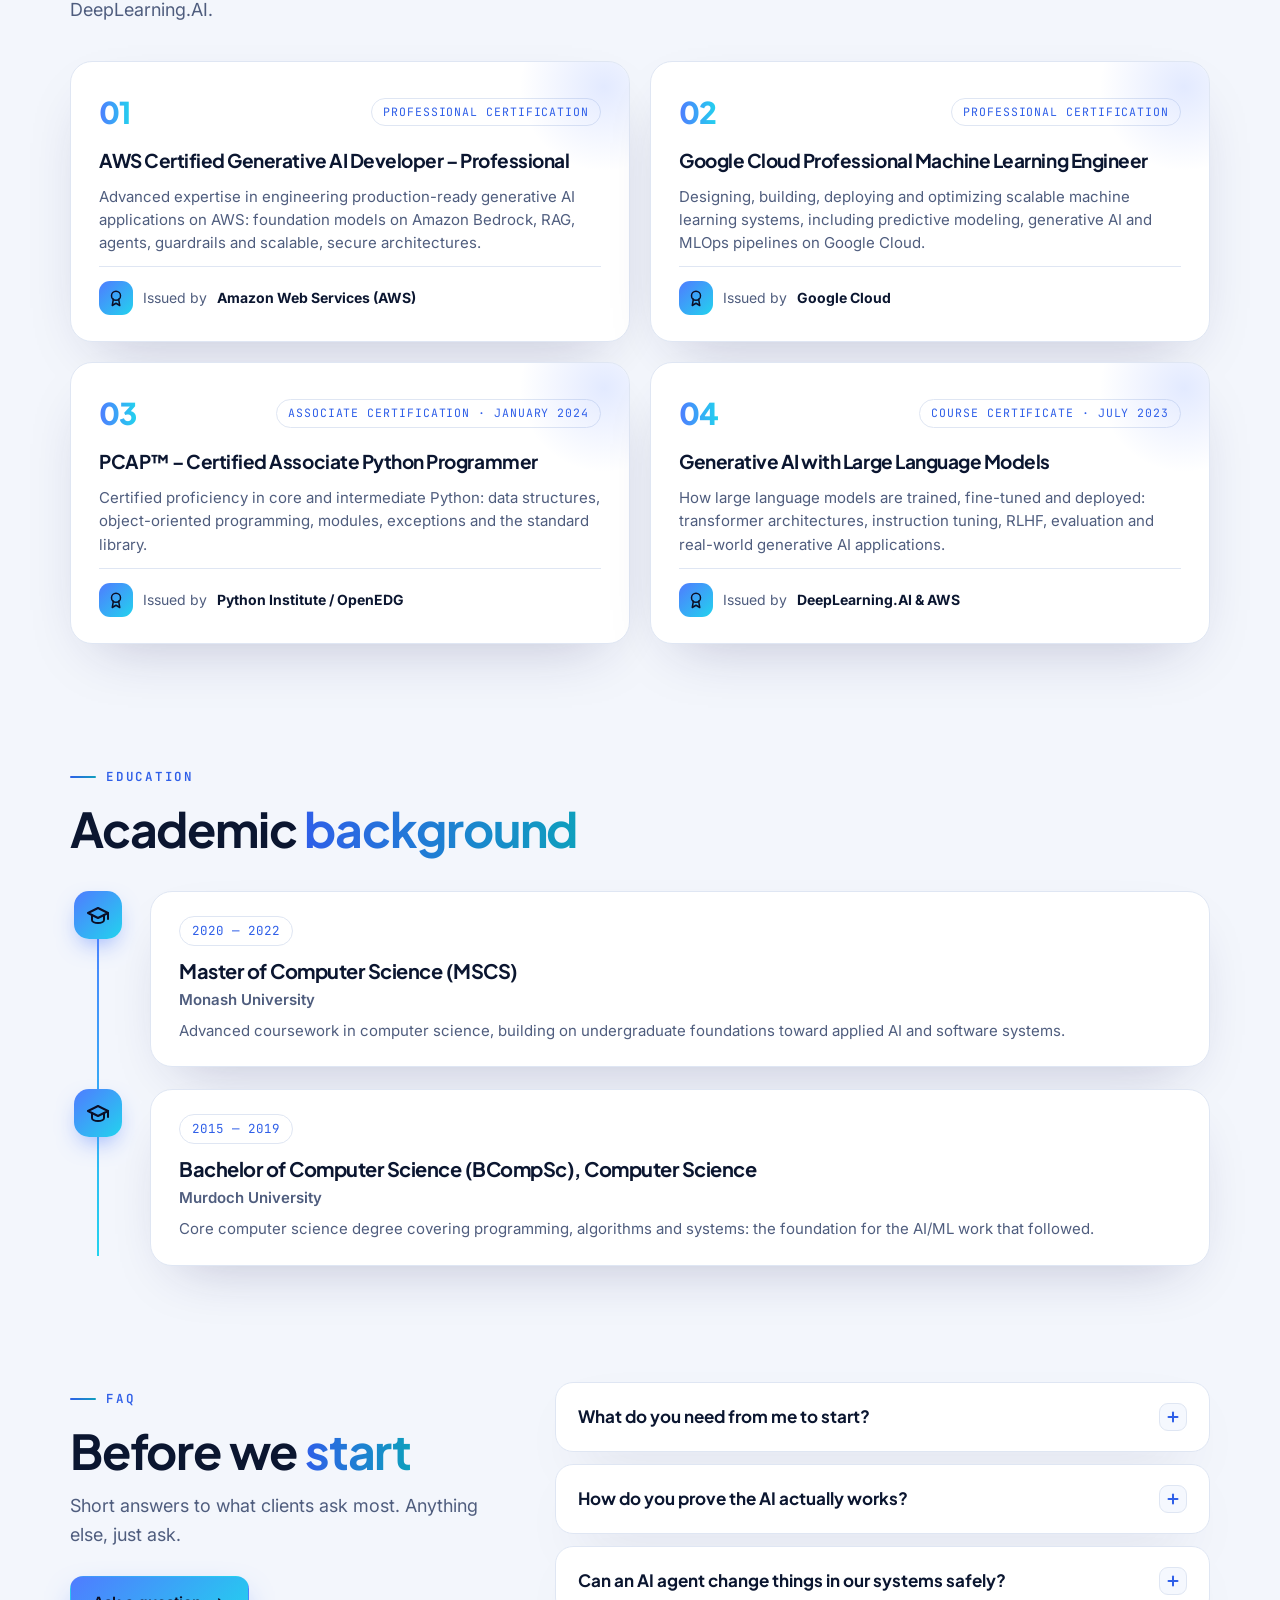
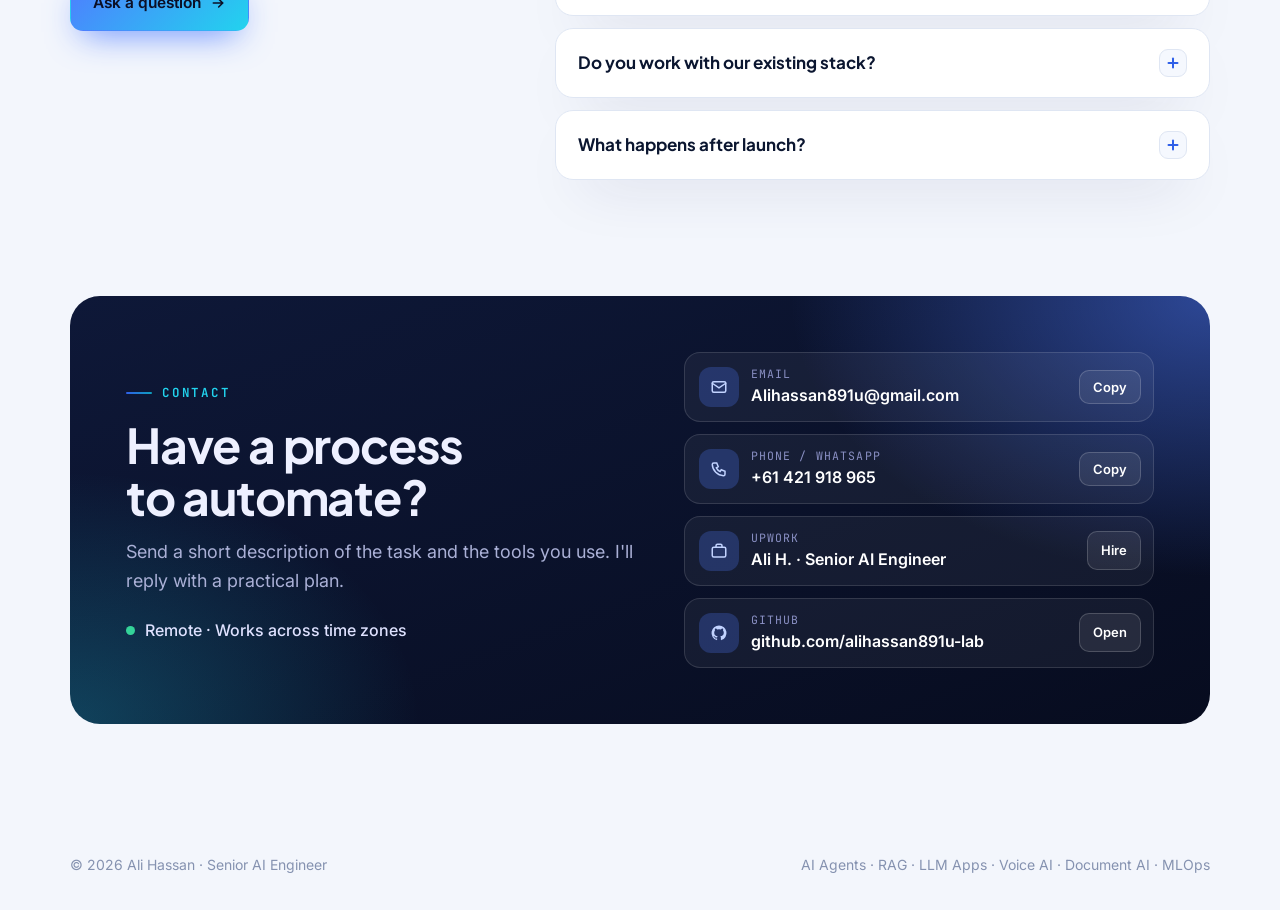
==== commit 30411f00: "Experience: list newest role first Co-Authored-By: Claude Opus 5.5 <noreply@anthropic.com> Claude-Se" ====
--- a/index.html
+++ b/index.html
@@ -408,7 +408,7 @@
 .photo img{object-position:50% 12%}
 /* experience journey */
 .jr{position:relative;display:grid;grid-template-columns:repeat(3,1fr);gap:20px;margin-top:40px}
-.jr::before{content:"";position:absolute;left:28px;right:28px;top:27px;height:2px;background:linear-gradient(90deg,var(--line),#4f7cff 55%,#22d3ee);z-index:0}
+.jr::before{content:"";position:absolute;left:28px;right:28px;top:27px;height:2px;background:linear-gradient(90deg,#22d3ee,#4f7cff 45%,var(--line));z-index:0}
 .jc{position:relative;z-index:1;background:var(--card);border:1px solid var(--line);border-radius:22px;padding:0 24px 24px;display:flex;flex-direction:column;gap:10px;box-shadow:var(--shadow);min-width:0;margin-top:0}
 .jc .jt{display:flex;align-items:center;gap:10px;margin:14px 0 6px}
 .jn{width:28px;height:28px;border-radius:50%;display:grid;place-items:center;font-family:var(--f-mono);font-size:11.5px;font-weight:600;background:var(--card);border:2px solid #4f7cff;color:var(--violet)}
@@ -427,7 +427,7 @@
 .jl li{display:flex;gap:8px;line-height:1.45}
 .jl li::before{content:"✓";color:var(--ok);font-weight:700}
 .jc.cur{border-color:rgba(79,124,255,.45)}
-@media (max-width:900px){.jr{grid-template-columns:1fr}.jr::before{left:37px;right:auto;top:20px;bottom:20px;width:2px;height:auto;background:linear-gradient(180deg,var(--line),#4f7cff,#22d3ee)}}
+@media (max-width:900px){.jr{grid-template-columns:1fr}.jr::before{left:37px;right:auto;top:20px;bottom:20px;width:2px;height:auto;background:linear-gradient(180deg,#22d3ee,#4f7cff,var(--line))}}
 /* project explorer */
 .flt{display:flex;flex-wrap:wrap;gap:8px;margin-top:30px;position:sticky;top:calc(66px + env(safe-area-inset-top,0px));z-index:5;padding:10px 0;background:linear-gradient(var(--bg) 70%,transparent)}
 .flt button{font-family:inherit;font-size:14px;font-weight:600;padding:9px 14px 9px 16px;border-radius:999px;border:1px solid var(--line);background:var(--card);color:var(--muted);cursor:pointer;display:inline-flex;align-items:center;gap:8px;transition:transform .15s,border-color .2s}
@@ -580,11 +580,11 @@
     <div class="wrap">
       <p class="eyebrow">Experience</p>
       <h2>7+ years of <span class="gradL">production AI</span></h2>
-      <p class="lead">Three companies across enterprise and SaaS teams: NLP and MLOps, then LLMs, RAG and voice AI, and now production machine learning and generative AI.</p>
-      <div class="jr"><article class="jc rv"><div class="jt"><span class="jn">01</span><span class="yr">Apr 2018 — May 2020</span></div>
-          <h3>Senior AI/ML Engineer</h3><p class="jf">NLP, Machine Learning & MLOps</p><p class="co"><span class="coi"><svg viewBox="0 0 24 24" fill="none" stroke="currentColor" stroke-width="2" stroke-linecap="round" stroke-linejoin="round"><rect x="4" y="3" width="16" height="18" rx="2"/><path d="M9 21v-4h6v4M8 7h2M14 7h2M8 11h2M14 11h2"/></svg></span>IMS Solutions Company</p><p>Led the architecture, development and deployment of scalable AI/ML and NLP systems for SaaS startups and enterprise products.</p><ul class="jl"><li>Document ingestion, embeddings and semantic search pipelines</li><li>Domain-specific model fine-tuning</li><li>FastAPI microservices on Docker and Kubernetes</li><li>Faster inference with quantization, caching and monitoring</li></ul><div class="chips"><span>NLP</span><span>Semantic search</span><span>Python</span><span>FastAPI</span><span>Docker</span><span>Kubernetes</span><span>MLOps</span></div></article><article class="jc rv"><div class="jt"><span class="jn">02</span><span class="yr">Jun 2021 — Jun 2024</span></div>
-          <h3>Full-Stack AI Developer</h3><p class="jf">LLM, RAG, Voice AI & SaaS</p><p class="co"><span class="coi"><svg viewBox="0 0 24 24" fill="none" stroke="currentColor" stroke-width="2" stroke-linecap="round" stroke-linejoin="round"><rect x="4" y="3" width="16" height="18" rx="2"/><path d="M9 21v-4h6v4M8 7h2M14 7h2M8 11h2M14 11h2"/></svg></span>Tetra Tech</p><p>Built production-ready AI applications combining LLMs, RAG, voice AI, backend APIs, data pipelines and SaaS interfaces for real business workflows.</p><ul class="jl"><li>Enterprise RAG chatbots over private knowledge bases</li><li>Real-time voice AI agents with Deepgram and Amazon Polly</li><li>AI services on AWS and GCP with CI/CD and monitoring</li><li>Multi-agent orchestration, lower latency and cost</li></ul><div class="chips"><span>LLMs</span><span>RAG</span><span>Voice AI</span><span>FastAPI</span><span>AWS</span><span>GCP</span><span>Multi-agent</span></div></article><article class="jc rv cur"><div class="jt"><span class="jn">03</span><span class="yr">Aug 2024 — Present</span><span class="now"><span class="dot"></span>Current</span></div>
-          <h3>AI/ML Engineer</h3><p class="jf">NLP, Predictive Modeling & MLOps</p><p class="co"><span class="coi"><svg viewBox="0 0 24 24" fill="none" stroke="currentColor" stroke-width="2" stroke-linecap="round" stroke-linejoin="round"><rect x="4" y="3" width="16" height="18" rx="2"/><path d="M9 21v-4h6v4M8 7h2M14 7h2M8 11h2M14 11h2"/></svg></span>Systems Limited</p><p>Building and deploying production machine learning, NLP and generative AI systems for SaaS and enterprise products, from data preparation to model monitoring.</p><ul class="jl"><li>Classification, forecasting, recommendation and NLP pipelines</li><li>Models deployed with FastAPI, Docker and REST APIs</li><li>MLflow tracking, versioning, drift detection and retraining</li><li>Predictive models inside SaaS dashboards and AI workflows</li></ul><div class="chips"><span>PyTorch</span><span>TensorFlow</span><span>scikit-learn</span><span>Generative AI</span><span>MLflow</span><span>FastAPI</span><span>Docker</span></div></article></div>
+      <p class="lead">Enterprise and SaaS teams, most recent first: production machine learning and generative AI today, LLMs, RAG and voice AI before that, and NLP and MLOps at the start.</p>
+      <div class="jr"><article class="jc rv cur"><div class="jt"><span class="jn">01</span><span class="yr">Aug 2024 — Present</span><span class="now"><span class="dot"></span>Current</span></div>
+          <h3>AI/ML Engineer</h3><p class="jf">NLP, Predictive Modeling & MLOps</p><p class="co"><span class="coi"><svg viewBox="0 0 24 24" fill="none" stroke="currentColor" stroke-width="2" stroke-linecap="round" stroke-linejoin="round"><rect x="4" y="3" width="16" height="18" rx="2"/><path d="M9 21v-4h6v4M8 7h2M14 7h2M8 11h2M14 11h2"/></svg></span>Systems Limited</p><p>Building and deploying production machine learning, NLP and generative AI systems for SaaS and enterprise products, from data preparation to model monitoring.</p><ul class="jl"><li>Classification, forecasting, recommendation and NLP pipelines</li><li>Models deployed with FastAPI, Docker and REST APIs</li><li>MLflow tracking, versioning, drift detection and retraining</li><li>Predictive models inside SaaS dashboards and AI workflows</li></ul><div class="chips"><span>PyTorch</span><span>TensorFlow</span><span>scikit-learn</span><span>Generative AI</span><span>MLflow</span><span>FastAPI</span><span>Docker</span></div></article><article class="jc rv"><div class="jt"><span class="jn">02</span><span class="yr">Jun 2021 — Jun 2024</span></div>
+          <h3>Full-Stack AI Developer</h3><p class="jf">LLM, RAG, Voice AI & SaaS</p><p class="co"><span class="coi"><svg viewBox="0 0 24 24" fill="none" stroke="currentColor" stroke-width="2" stroke-linecap="round" stroke-linejoin="round"><rect x="4" y="3" width="16" height="18" rx="2"/><path d="M9 21v-4h6v4M8 7h2M14 7h2M8 11h2M14 11h2"/></svg></span>Tetra Tech</p><p>Built production-ready AI applications combining LLMs, RAG, voice AI, backend APIs, data pipelines and SaaS interfaces for real business workflows.</p><ul class="jl"><li>Enterprise RAG chatbots over private knowledge bases</li><li>Real-time voice AI agents with Deepgram and Amazon Polly</li><li>AI services on AWS and GCP with CI/CD and monitoring</li><li>Multi-agent orchestration, lower latency and cost</li></ul><div class="chips"><span>LLMs</span><span>RAG</span><span>Voice AI</span><span>FastAPI</span><span>AWS</span><span>GCP</span><span>Multi-agent</span></div></article><article class="jc rv"><div class="jt"><span class="jn">03</span><span class="yr">Apr 2018 — May 2020</span></div>
+          <h3>Senior AI/ML Engineer</h3><p class="jf">NLP, Machine Learning & MLOps</p><p class="co"><span class="coi"><svg viewBox="0 0 24 24" fill="none" stroke="currentColor" stroke-width="2" stroke-linecap="round" stroke-linejoin="round"><rect x="4" y="3" width="16" height="18" rx="2"/><path d="M9 21v-4h6v4M8 7h2M14 7h2M8 11h2M14 11h2"/></svg></span>IMS Solutions Company</p><p>Led the architecture, development and deployment of scalable AI/ML and NLP systems for SaaS startups and enterprise products.</p><ul class="jl"><li>Document ingestion, embeddings and semantic search pipelines</li><li>Domain-specific model fine-tuning</li><li>FastAPI microservices on Docker and Kubernetes</li><li>Faster inference with quantization, caching and monitoring</li></ul><div class="chips"><span>NLP</span><span>Semantic search</span><span>Python</span><span>FastAPI</span><span>Docker</span><span>Kubernetes</span><span>MLOps</span></div></article></div>
     </div>
   </section>
 
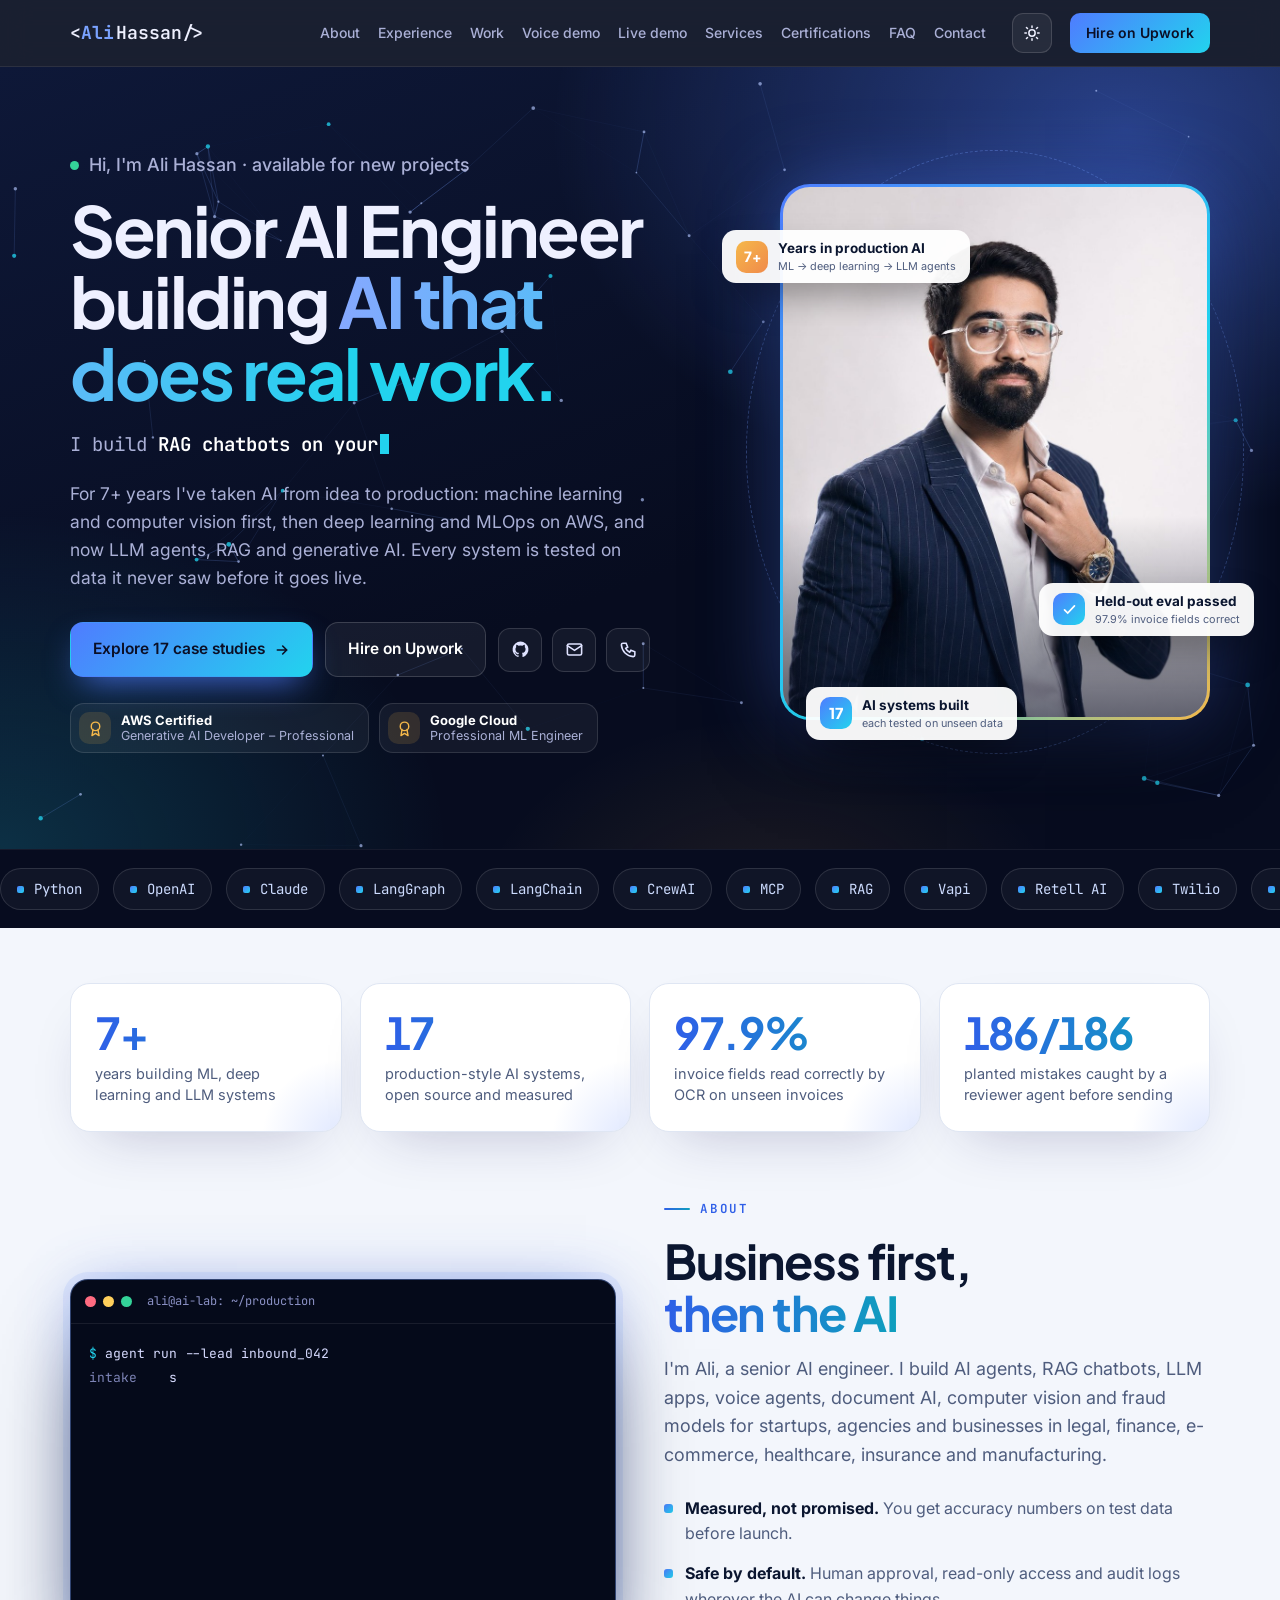
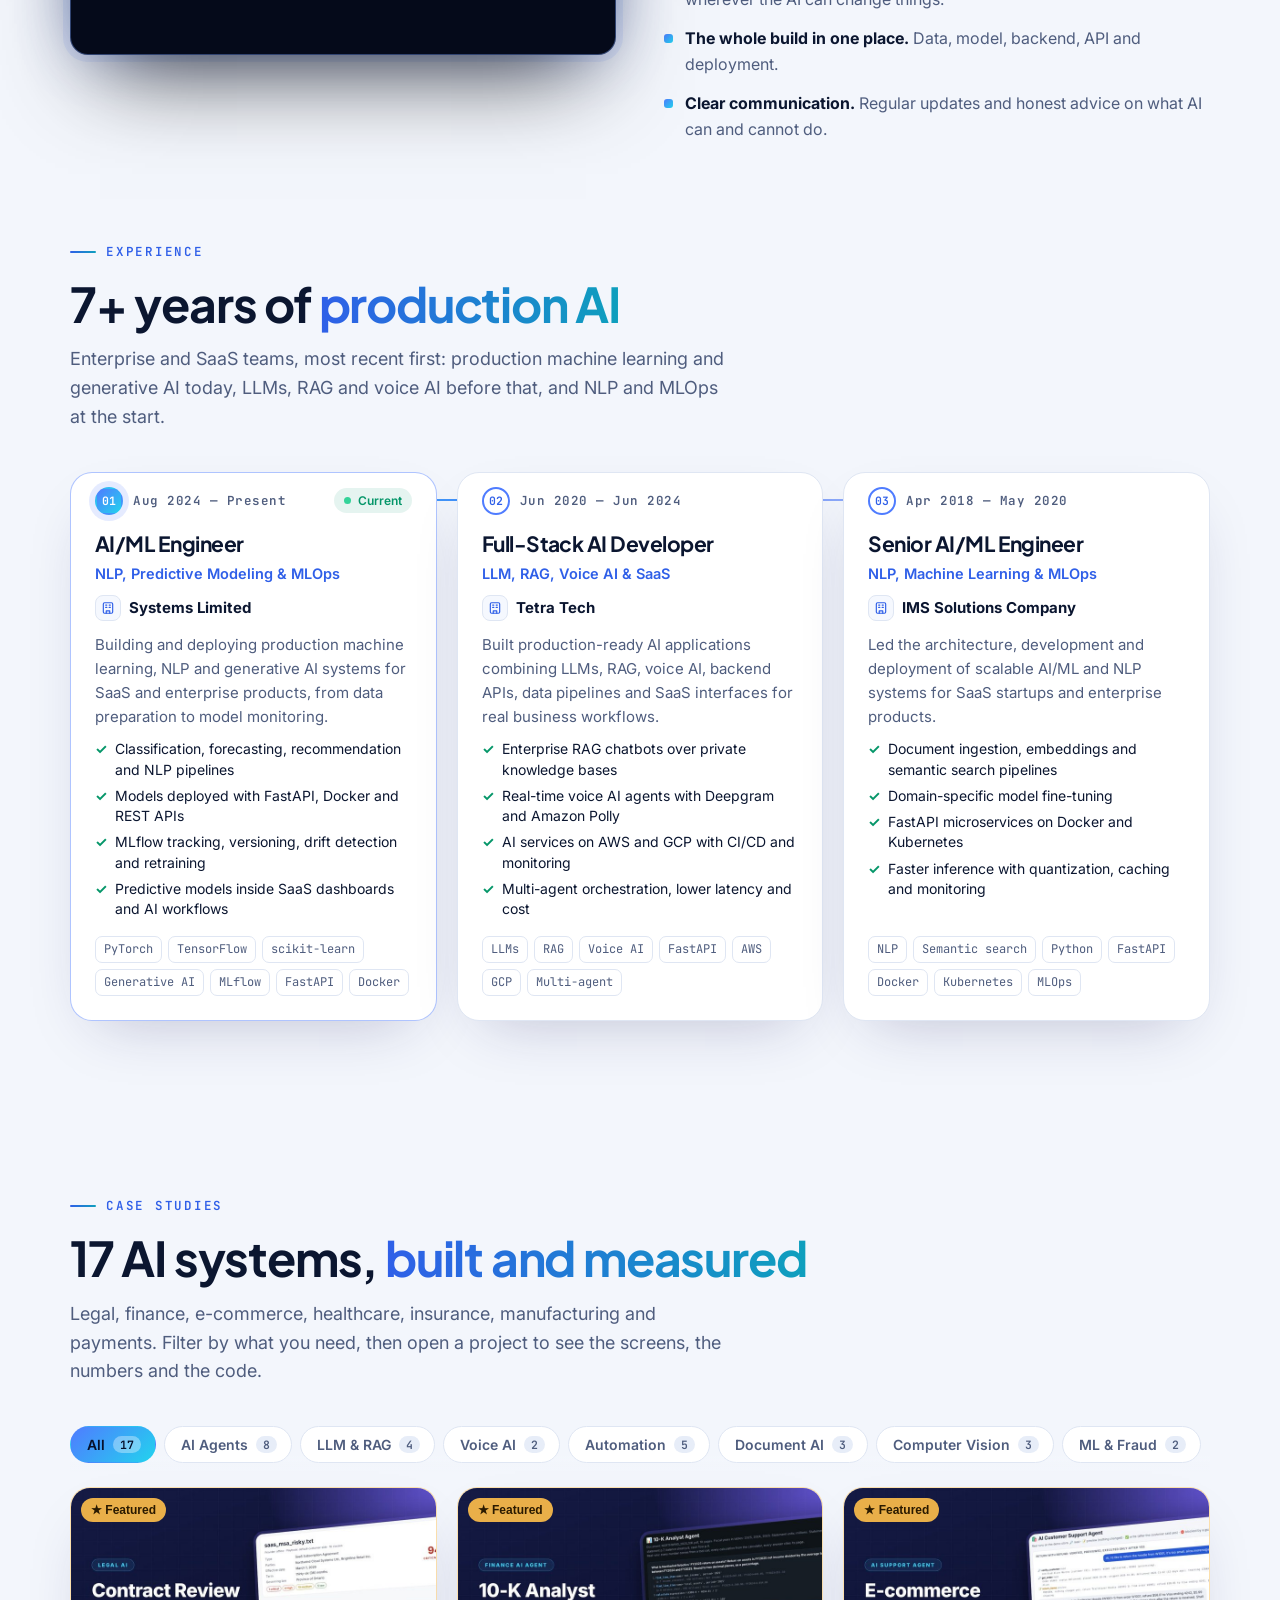
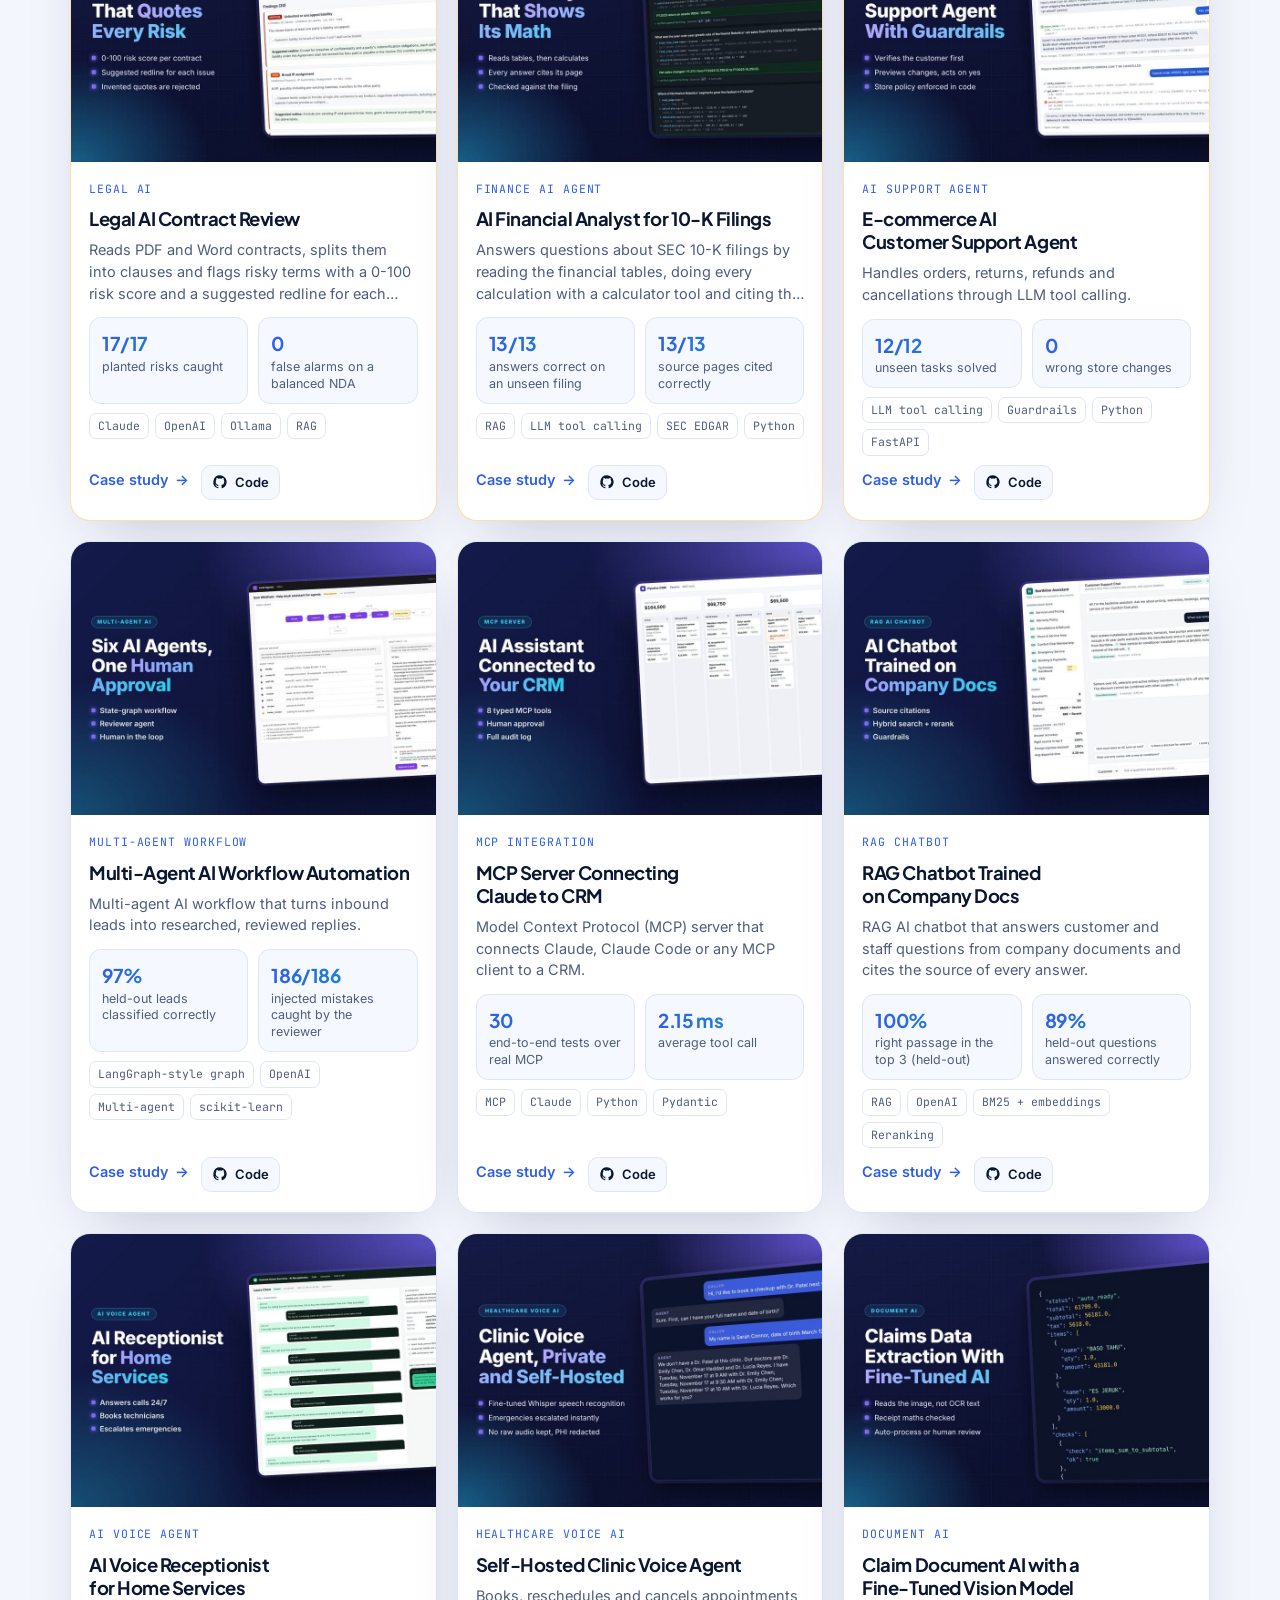
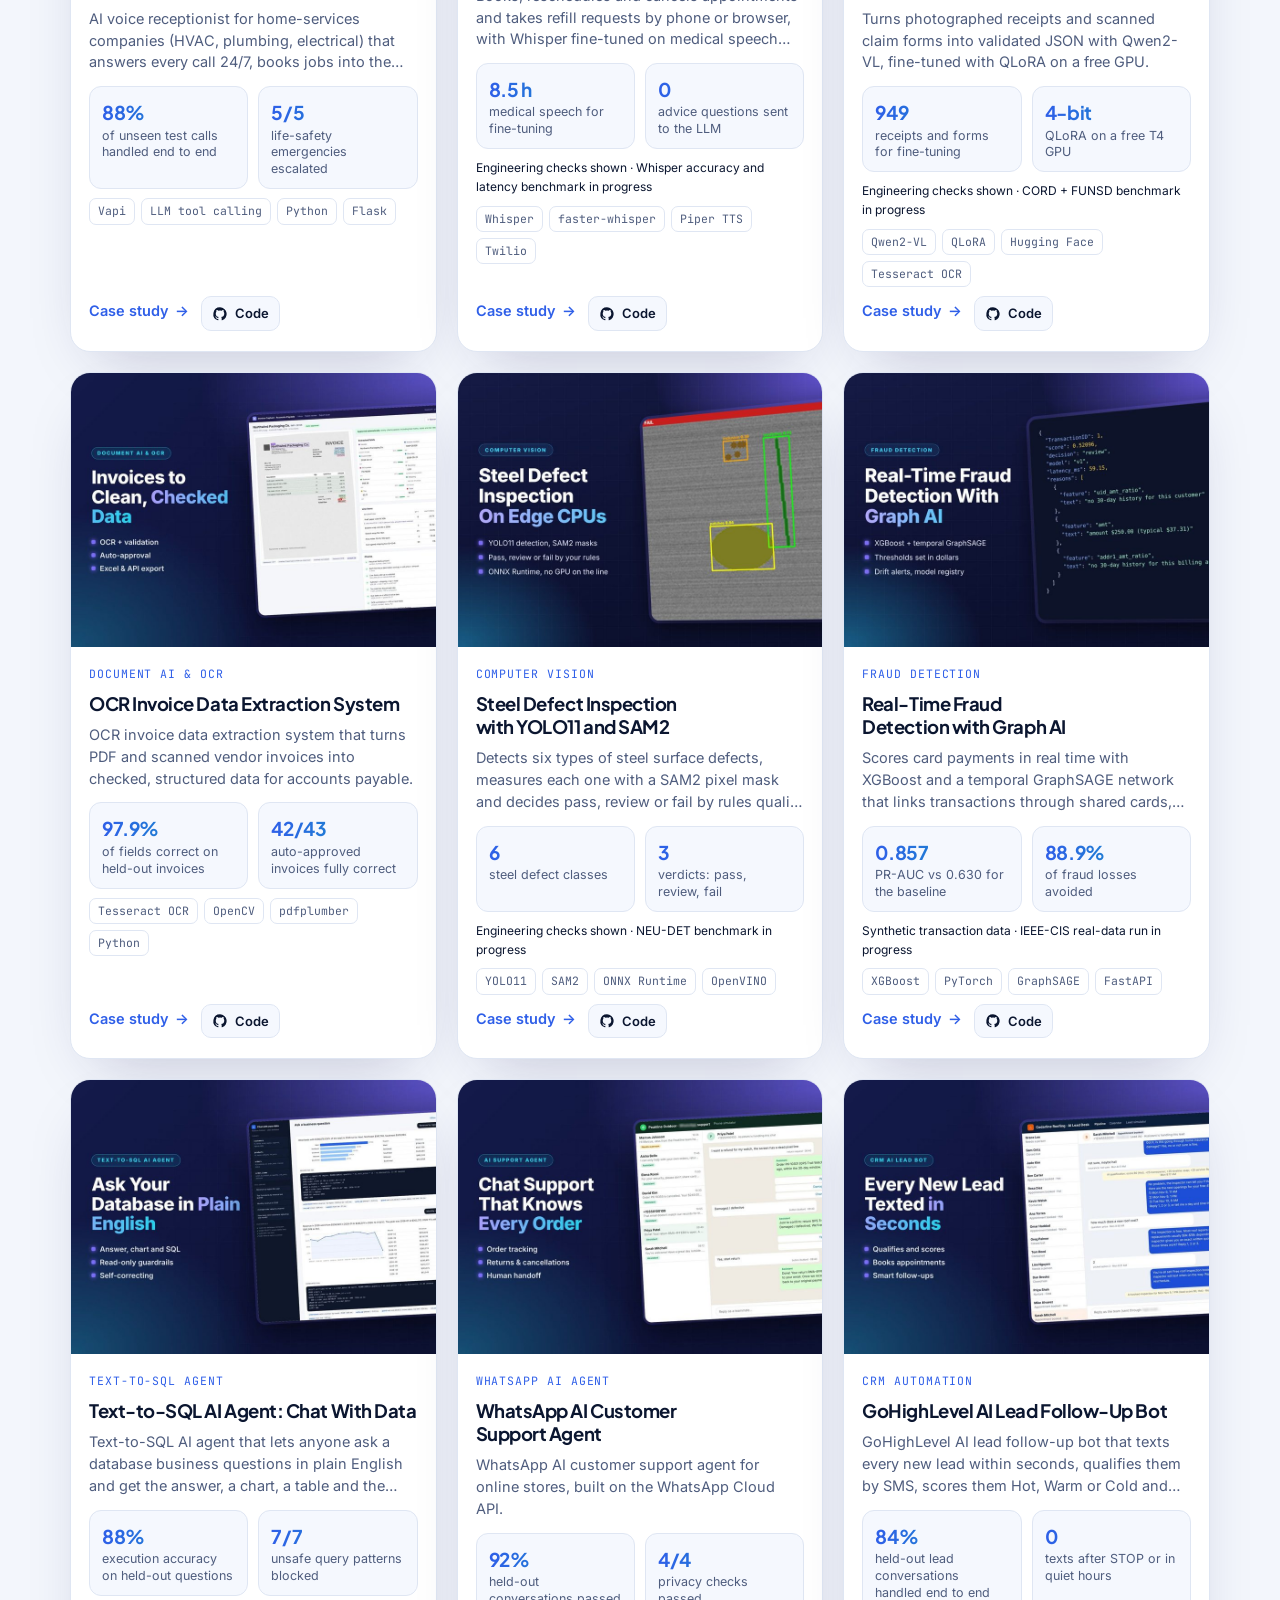
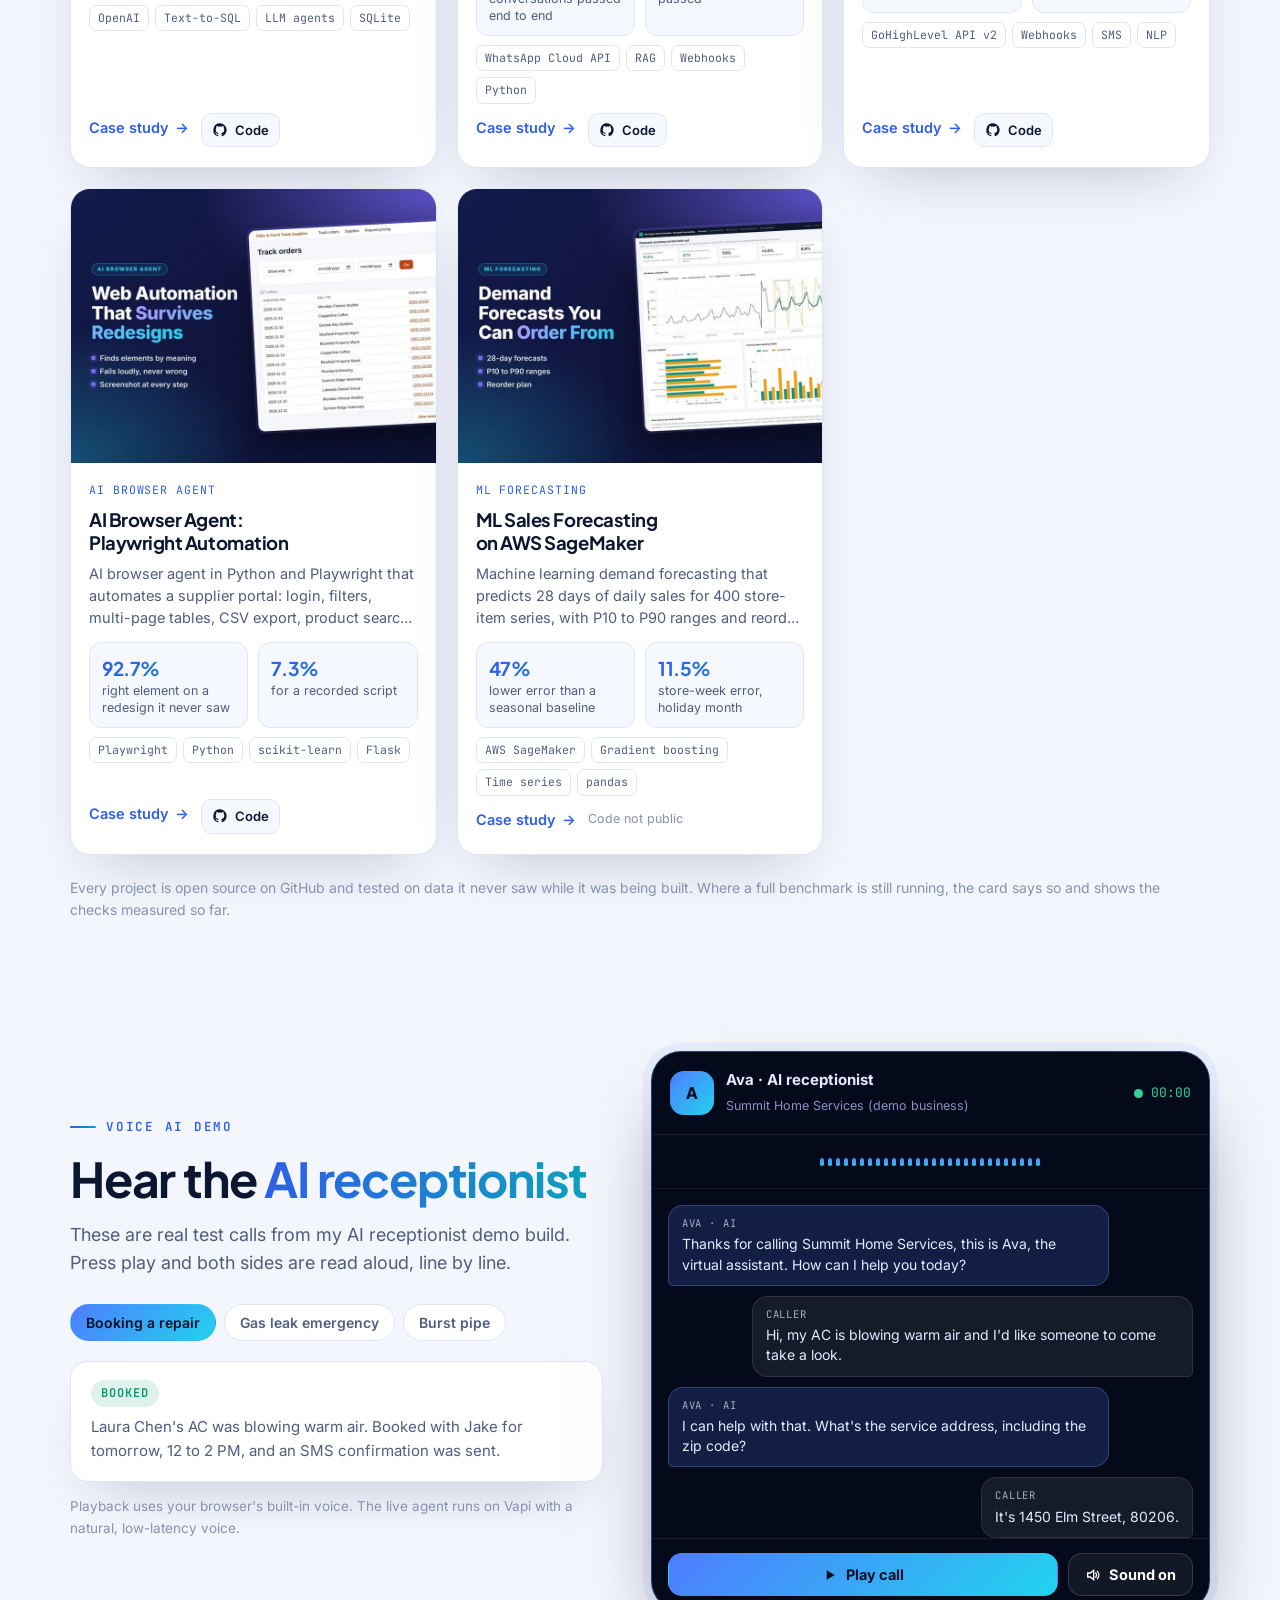
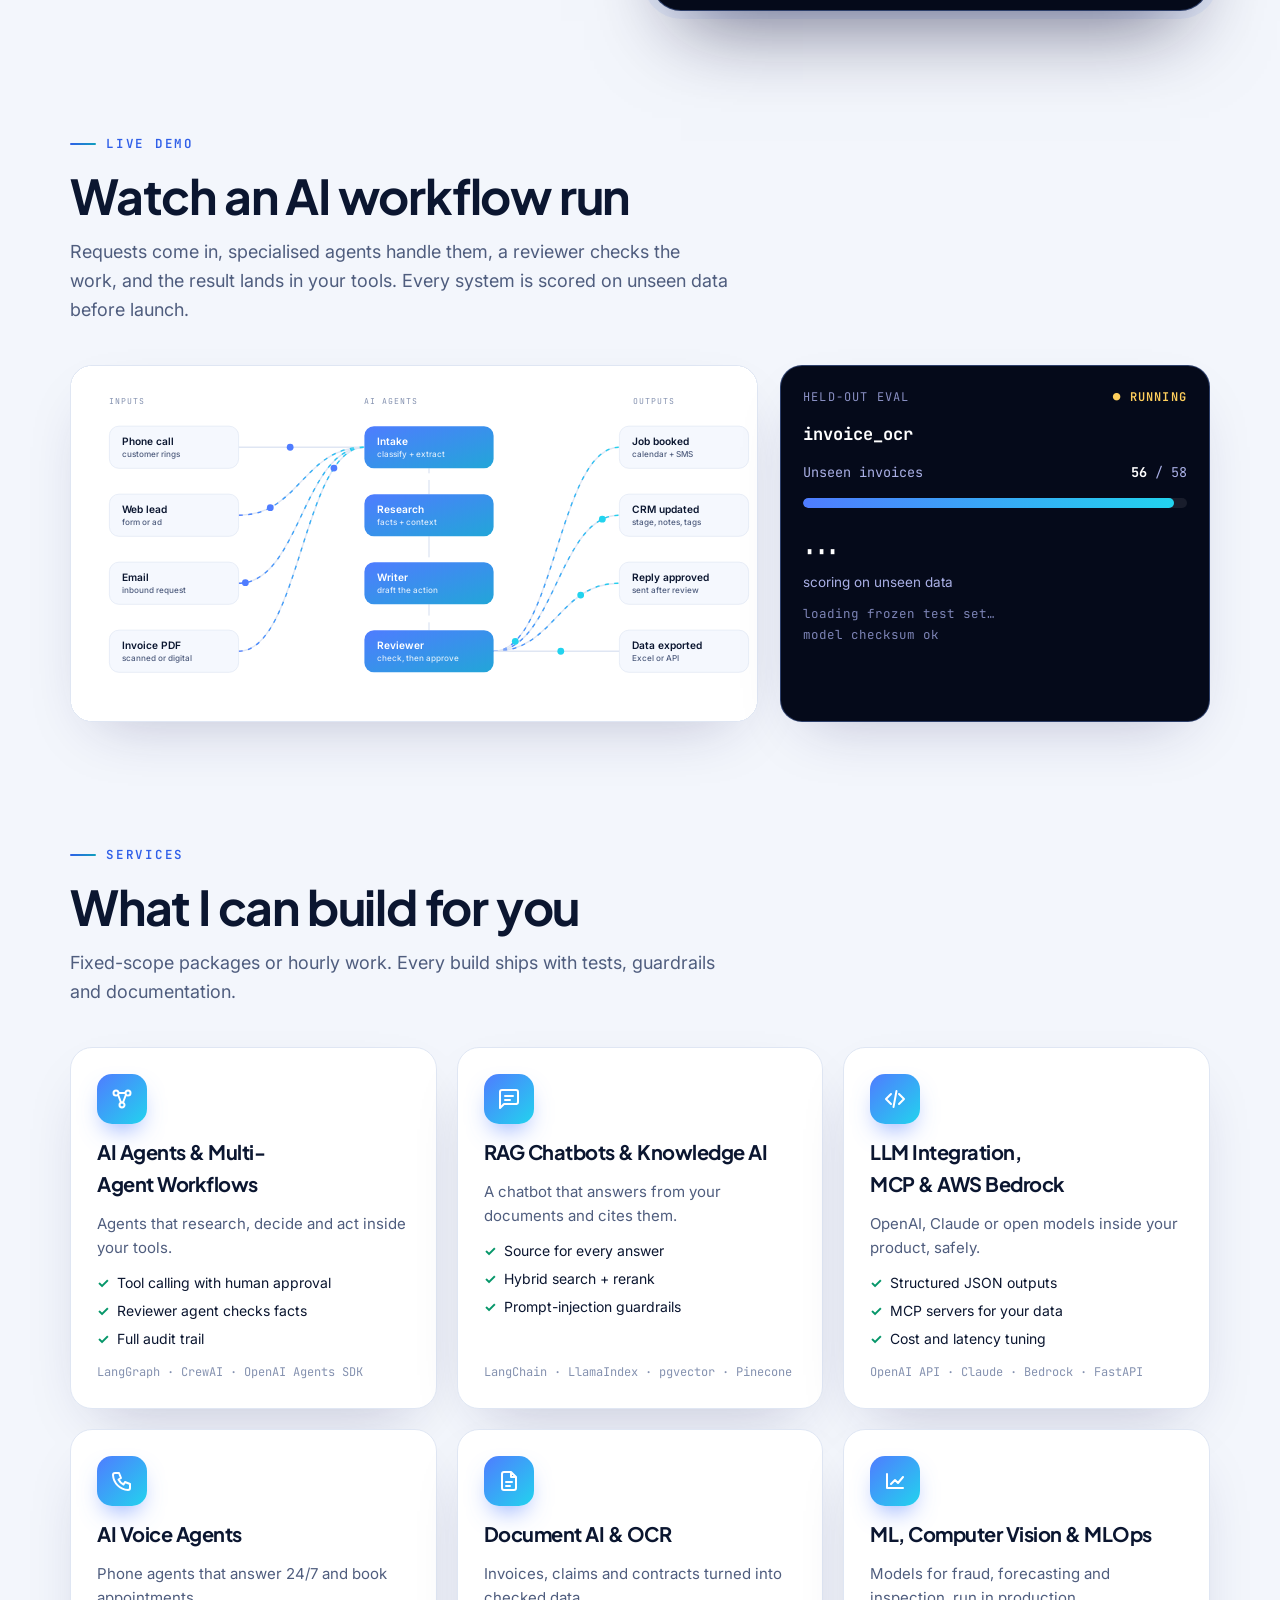
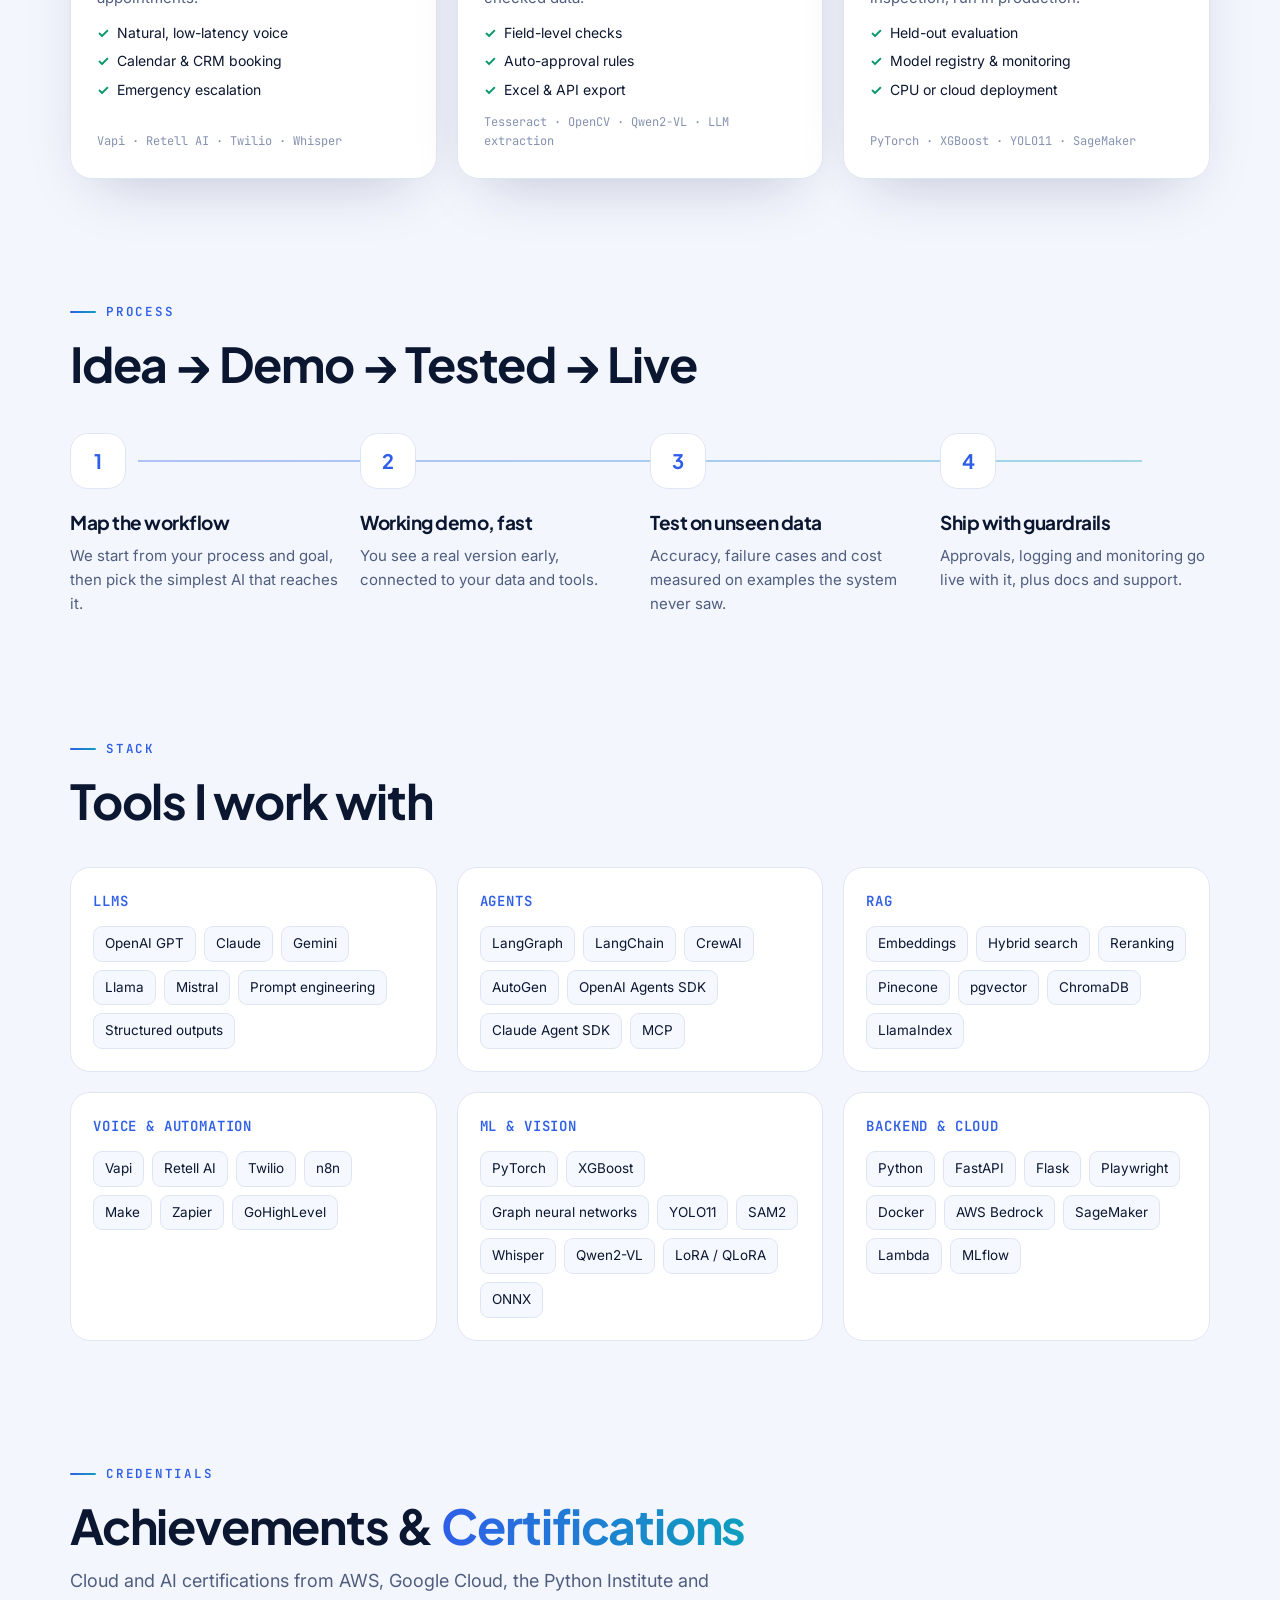
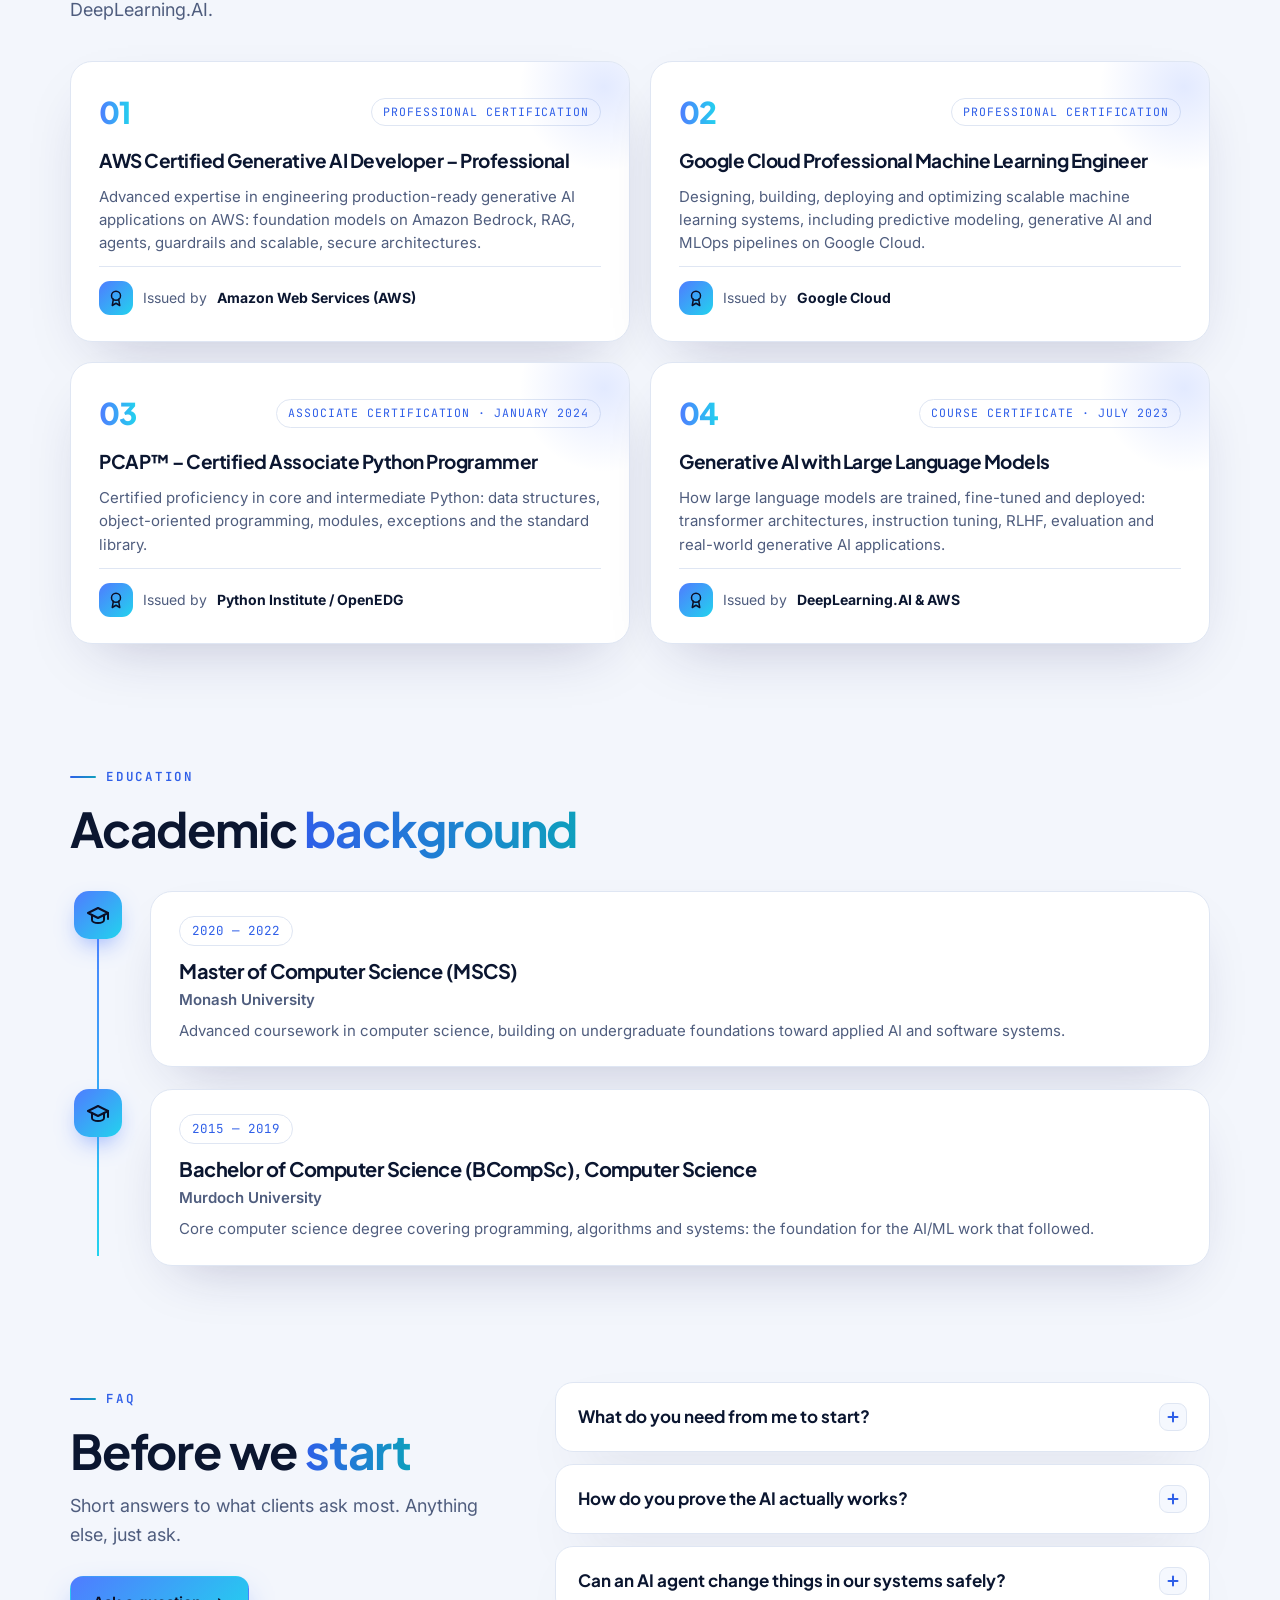
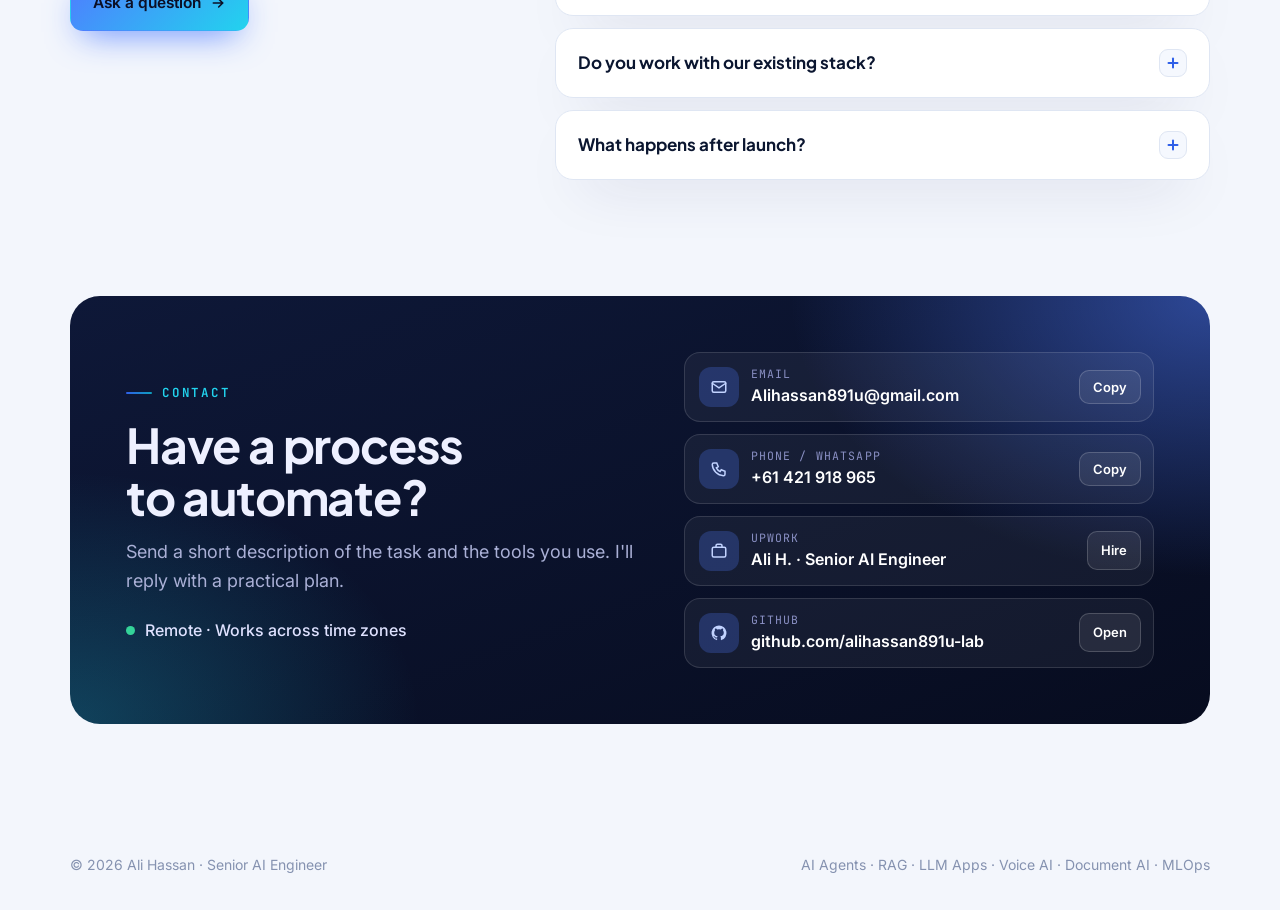
==== commit 7442f299: "Experience: Tetra Tech start date June 2020 Co-Authored-By: Claude Opus 5.5 <noreply@anthropic.com> " ====
--- a/index.html
+++ b/index.html
@@ -582,7 +582,7 @@
       <h2>7+ years of <span class="gradL">production AI</span></h2>
       <p class="lead">Enterprise and SaaS teams, most recent first: production machine learning and generative AI today, LLMs, RAG and voice AI before that, and NLP and MLOps at the start.</p>
       <div class="jr"><article class="jc rv cur"><div class="jt"><span class="jn">01</span><span class="yr">Aug 2024 — Present</span><span class="now"><span class="dot"></span>Current</span></div>
-          <h3>AI/ML Engineer</h3><p class="jf">NLP, Predictive Modeling & MLOps</p><p class="co"><span class="coi"><svg viewBox="0 0 24 24" fill="none" stroke="currentColor" stroke-width="2" stroke-linecap="round" stroke-linejoin="round"><rect x="4" y="3" width="16" height="18" rx="2"/><path d="M9 21v-4h6v4M8 7h2M14 7h2M8 11h2M14 11h2"/></svg></span>Systems Limited</p><p>Building and deploying production machine learning, NLP and generative AI systems for SaaS and enterprise products, from data preparation to model monitoring.</p><ul class="jl"><li>Classification, forecasting, recommendation and NLP pipelines</li><li>Models deployed with FastAPI, Docker and REST APIs</li><li>MLflow tracking, versioning, drift detection and retraining</li><li>Predictive models inside SaaS dashboards and AI workflows</li></ul><div class="chips"><span>PyTorch</span><span>TensorFlow</span><span>scikit-learn</span><span>Generative AI</span><span>MLflow</span><span>FastAPI</span><span>Docker</span></div></article><article class="jc rv"><div class="jt"><span class="jn">02</span><span class="yr">Jun 2021 — Jun 2024</span></div>
+          <h3>AI/ML Engineer</h3><p class="jf">NLP, Predictive Modeling & MLOps</p><p class="co"><span class="coi"><svg viewBox="0 0 24 24" fill="none" stroke="currentColor" stroke-width="2" stroke-linecap="round" stroke-linejoin="round"><rect x="4" y="3" width="16" height="18" rx="2"/><path d="M9 21v-4h6v4M8 7h2M14 7h2M8 11h2M14 11h2"/></svg></span>Systems Limited</p><p>Building and deploying production machine learning, NLP and generative AI systems for SaaS and enterprise products, from data preparation to model monitoring.</p><ul class="jl"><li>Classification, forecasting, recommendation and NLP pipelines</li><li>Models deployed with FastAPI, Docker and REST APIs</li><li>MLflow tracking, versioning, drift detection and retraining</li><li>Predictive models inside SaaS dashboards and AI workflows</li></ul><div class="chips"><span>PyTorch</span><span>TensorFlow</span><span>scikit-learn</span><span>Generative AI</span><span>MLflow</span><span>FastAPI</span><span>Docker</span></div></article><article class="jc rv"><div class="jt"><span class="jn">02</span><span class="yr">Jun 2020 — Jun 2024</span></div>
           <h3>Full-Stack AI Developer</h3><p class="jf">LLM, RAG, Voice AI & SaaS</p><p class="co"><span class="coi"><svg viewBox="0 0 24 24" fill="none" stroke="currentColor" stroke-width="2" stroke-linecap="round" stroke-linejoin="round"><rect x="4" y="3" width="16" height="18" rx="2"/><path d="M9 21v-4h6v4M8 7h2M14 7h2M8 11h2M14 11h2"/></svg></span>Tetra Tech</p><p>Built production-ready AI applications combining LLMs, RAG, voice AI, backend APIs, data pipelines and SaaS interfaces for real business workflows.</p><ul class="jl"><li>Enterprise RAG chatbots over private knowledge bases</li><li>Real-time voice AI agents with Deepgram and Amazon Polly</li><li>AI services on AWS and GCP with CI/CD and monitoring</li><li>Multi-agent orchestration, lower latency and cost</li></ul><div class="chips"><span>LLMs</span><span>RAG</span><span>Voice AI</span><span>FastAPI</span><span>AWS</span><span>GCP</span><span>Multi-agent</span></div></article><article class="jc rv"><div class="jt"><span class="jn">03</span><span class="yr">Apr 2018 — May 2020</span></div>
           <h3>Senior AI/ML Engineer</h3><p class="jf">NLP, Machine Learning & MLOps</p><p class="co"><span class="coi"><svg viewBox="0 0 24 24" fill="none" stroke="currentColor" stroke-width="2" stroke-linecap="round" stroke-linejoin="round"><rect x="4" y="3" width="16" height="18" rx="2"/><path d="M9 21v-4h6v4M8 7h2M14 7h2M8 11h2M14 11h2"/></svg></span>IMS Solutions Company</p><p>Led the architecture, development and deployment of scalable AI/ML and NLP systems for SaaS startups and enterprise products.</p><ul class="jl"><li>Document ingestion, embeddings and semantic search pipelines</li><li>Domain-specific model fine-tuning</li><li>FastAPI microservices on Docker and Kubernetes</li><li>Faster inference with quantization, caching and monitoring</li></ul><div class="chips"><span>NLP</span><span>Semantic search</span><span>Python</span><span>FastAPI</span><span>Docker</span><span>Kubernetes</span><span>MLOps</span></div></article></div>
     </div>
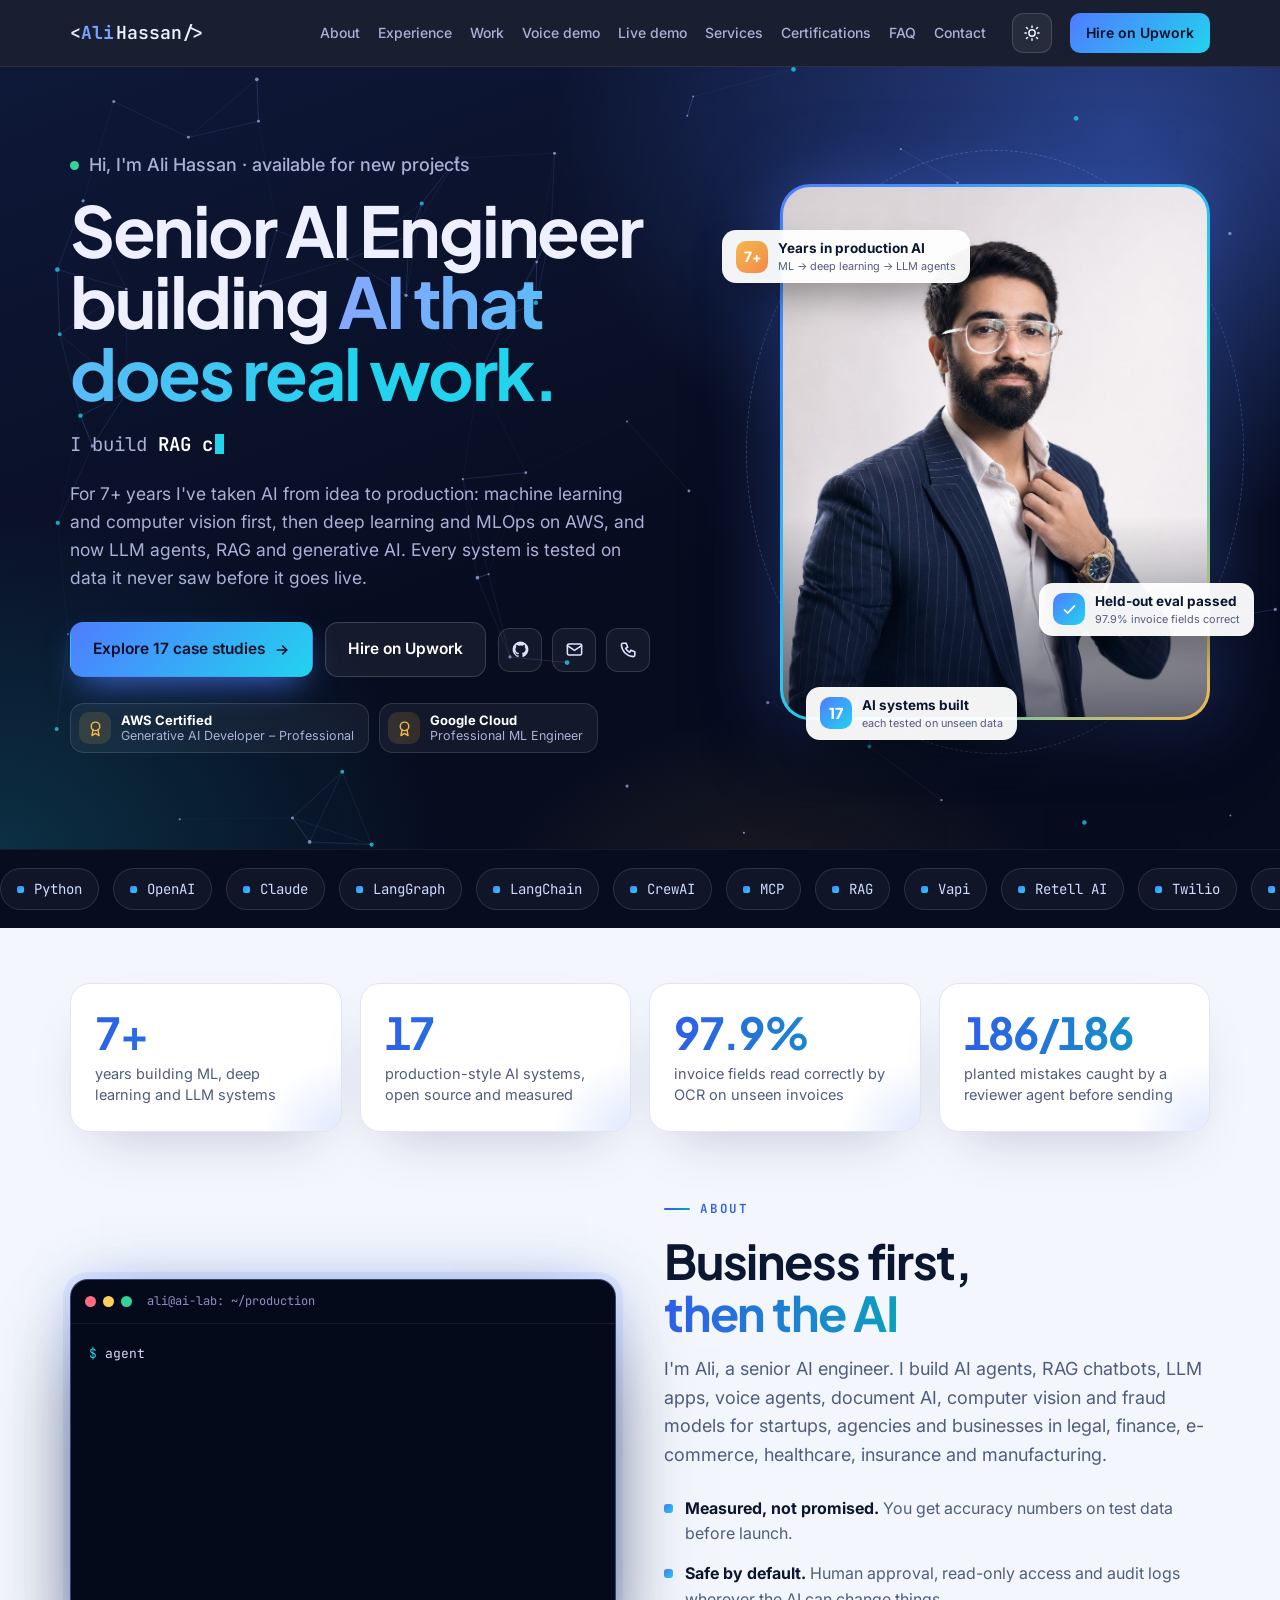
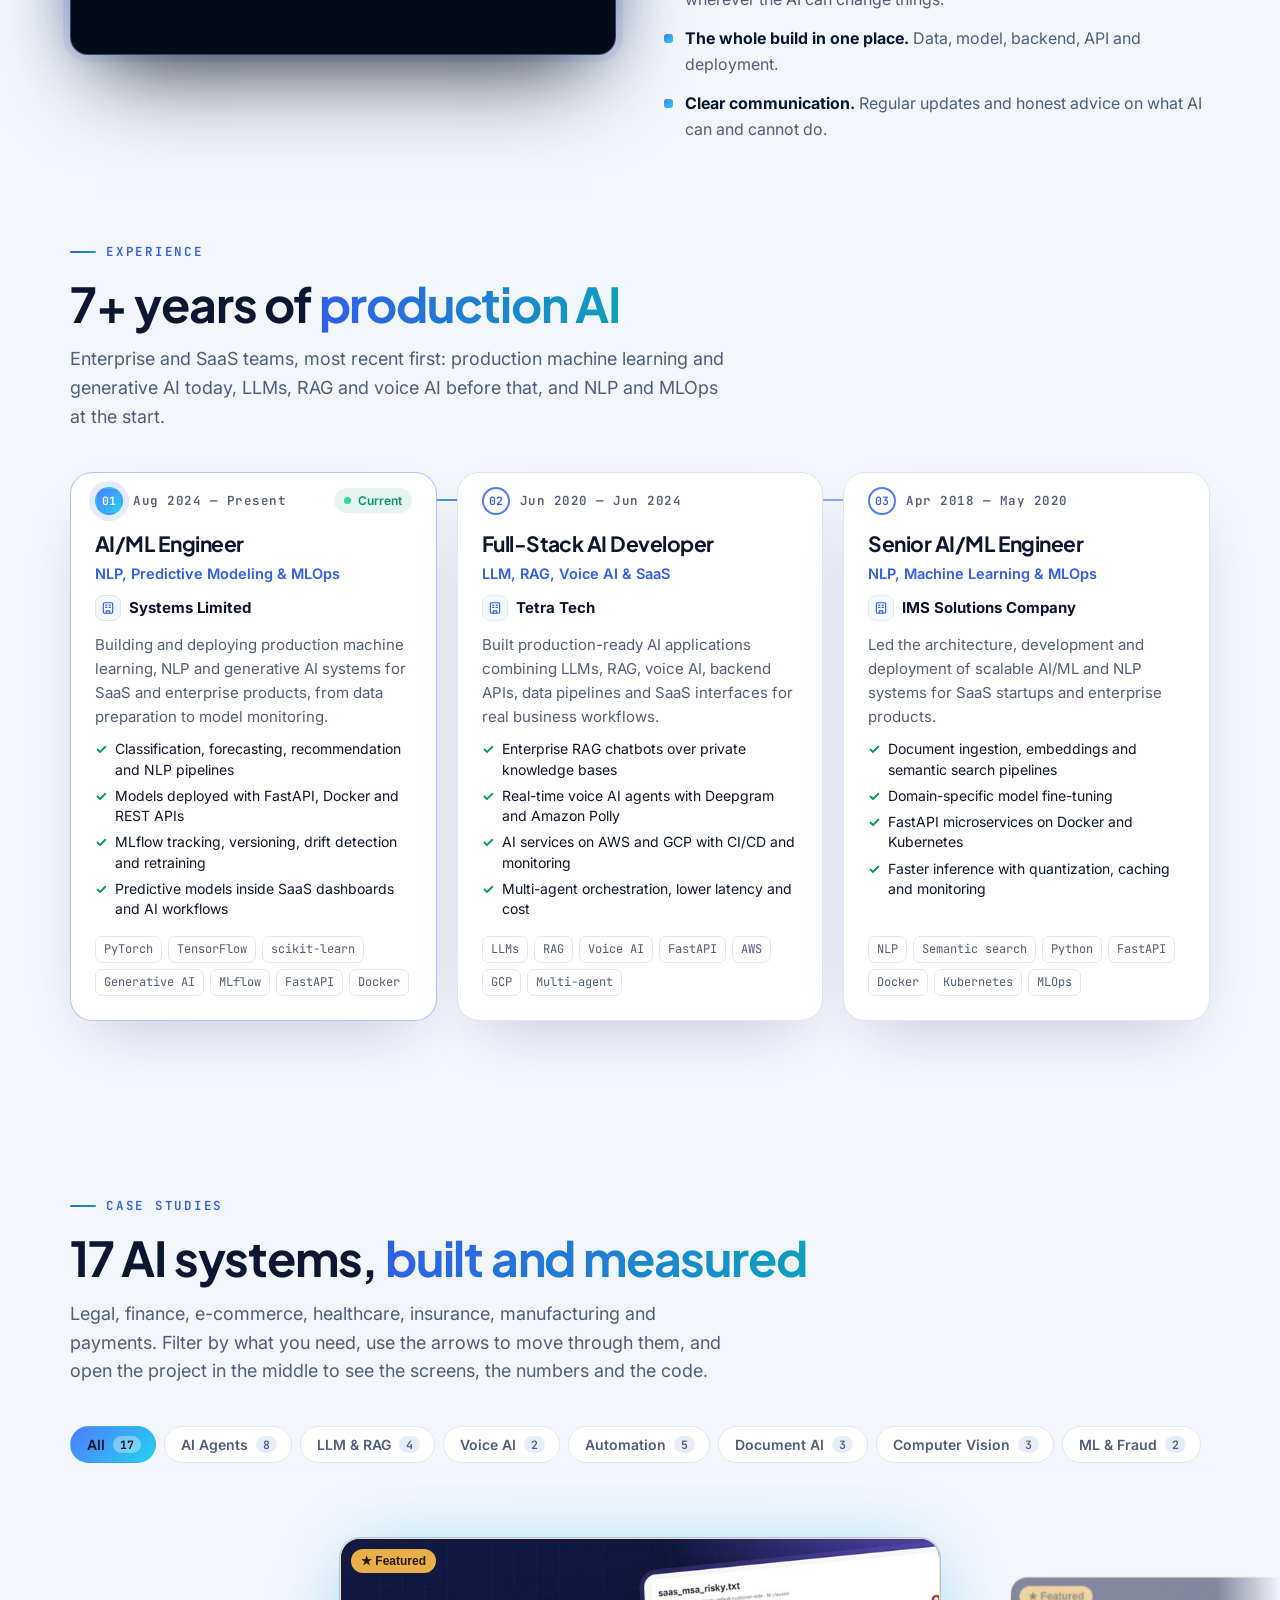
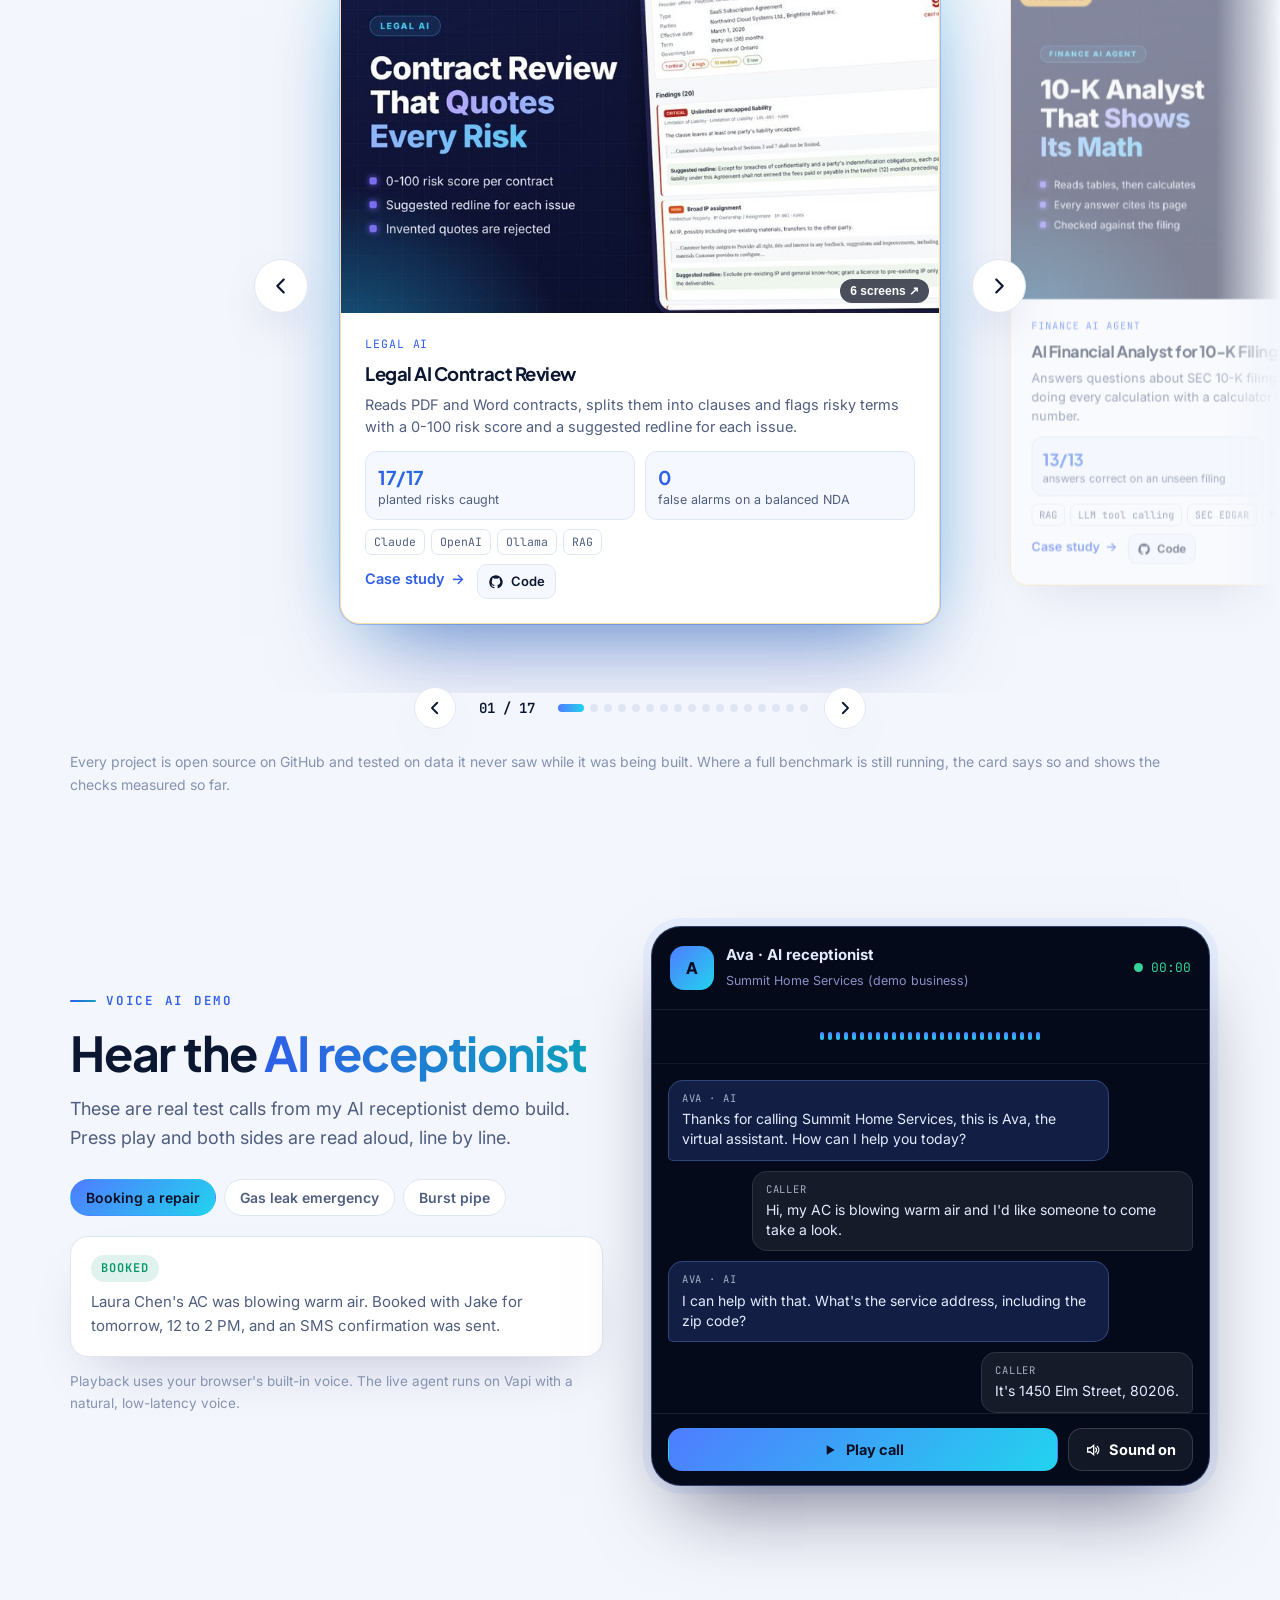
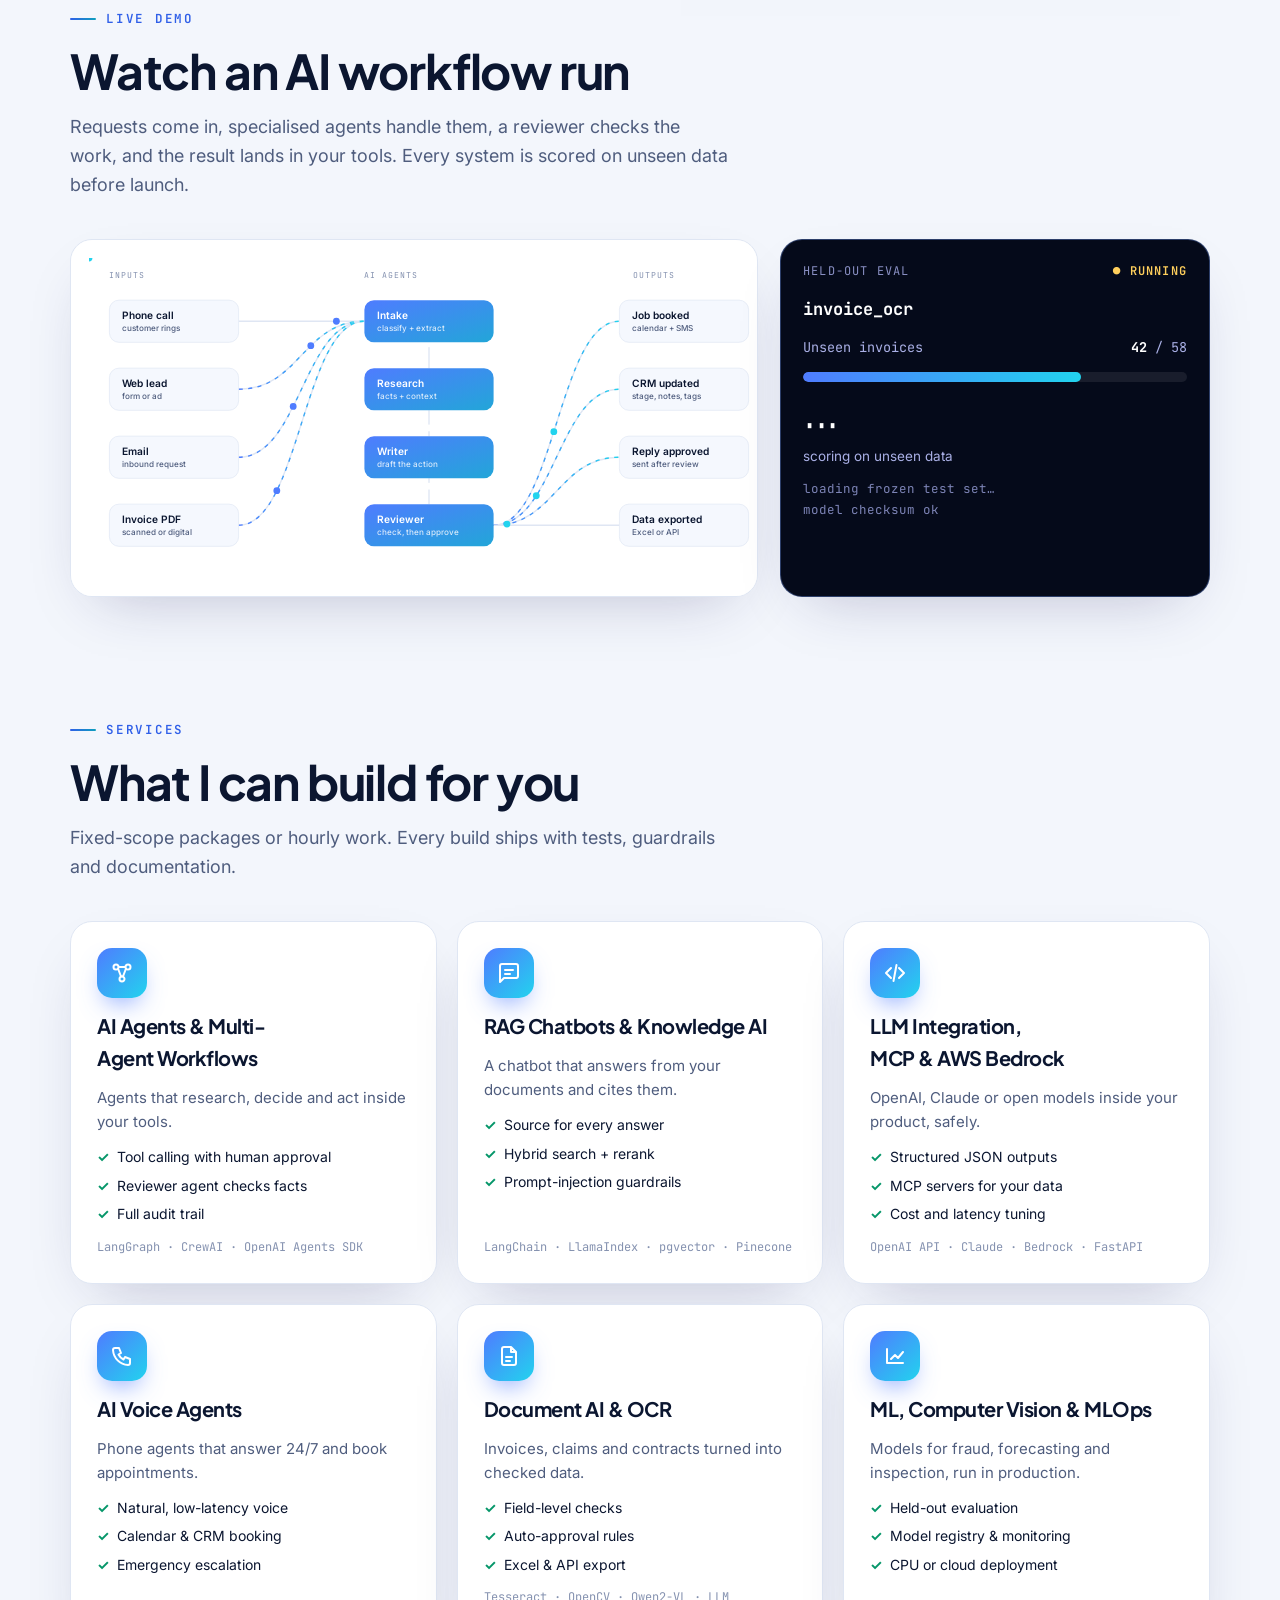
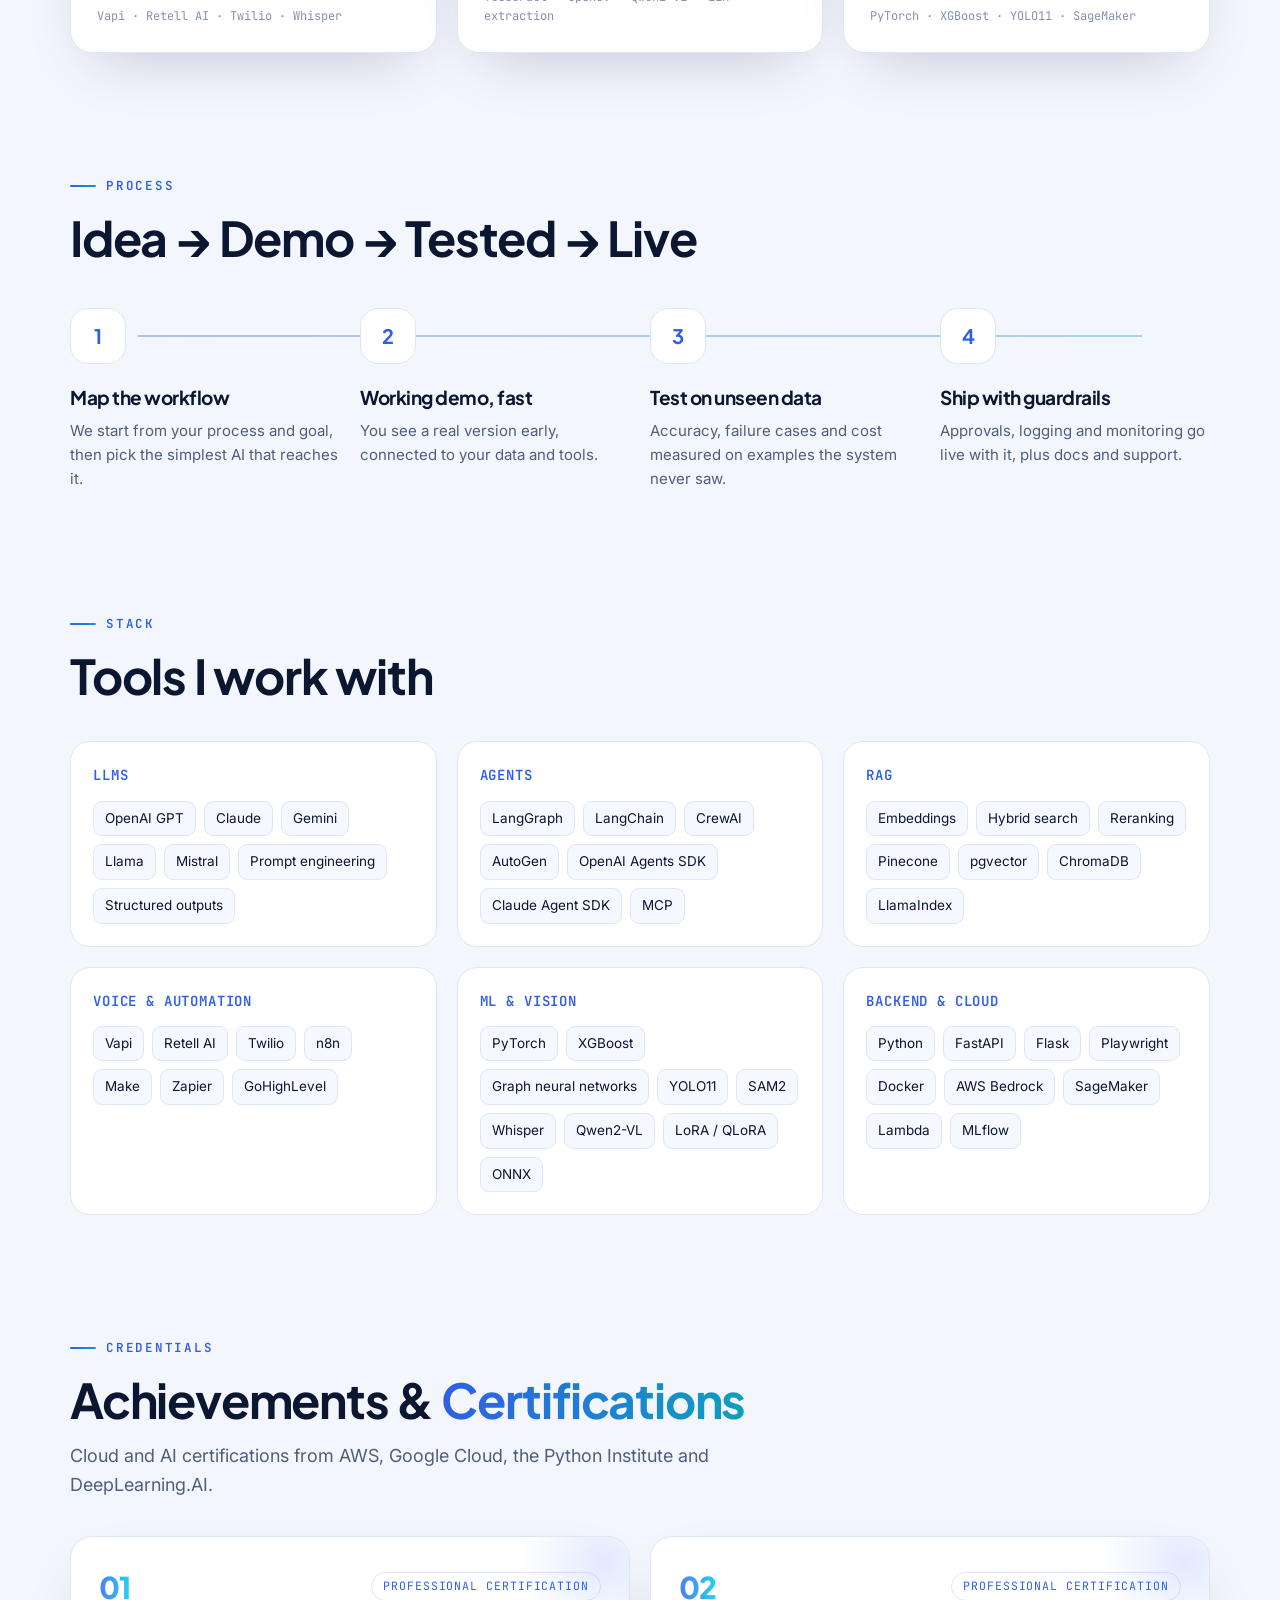
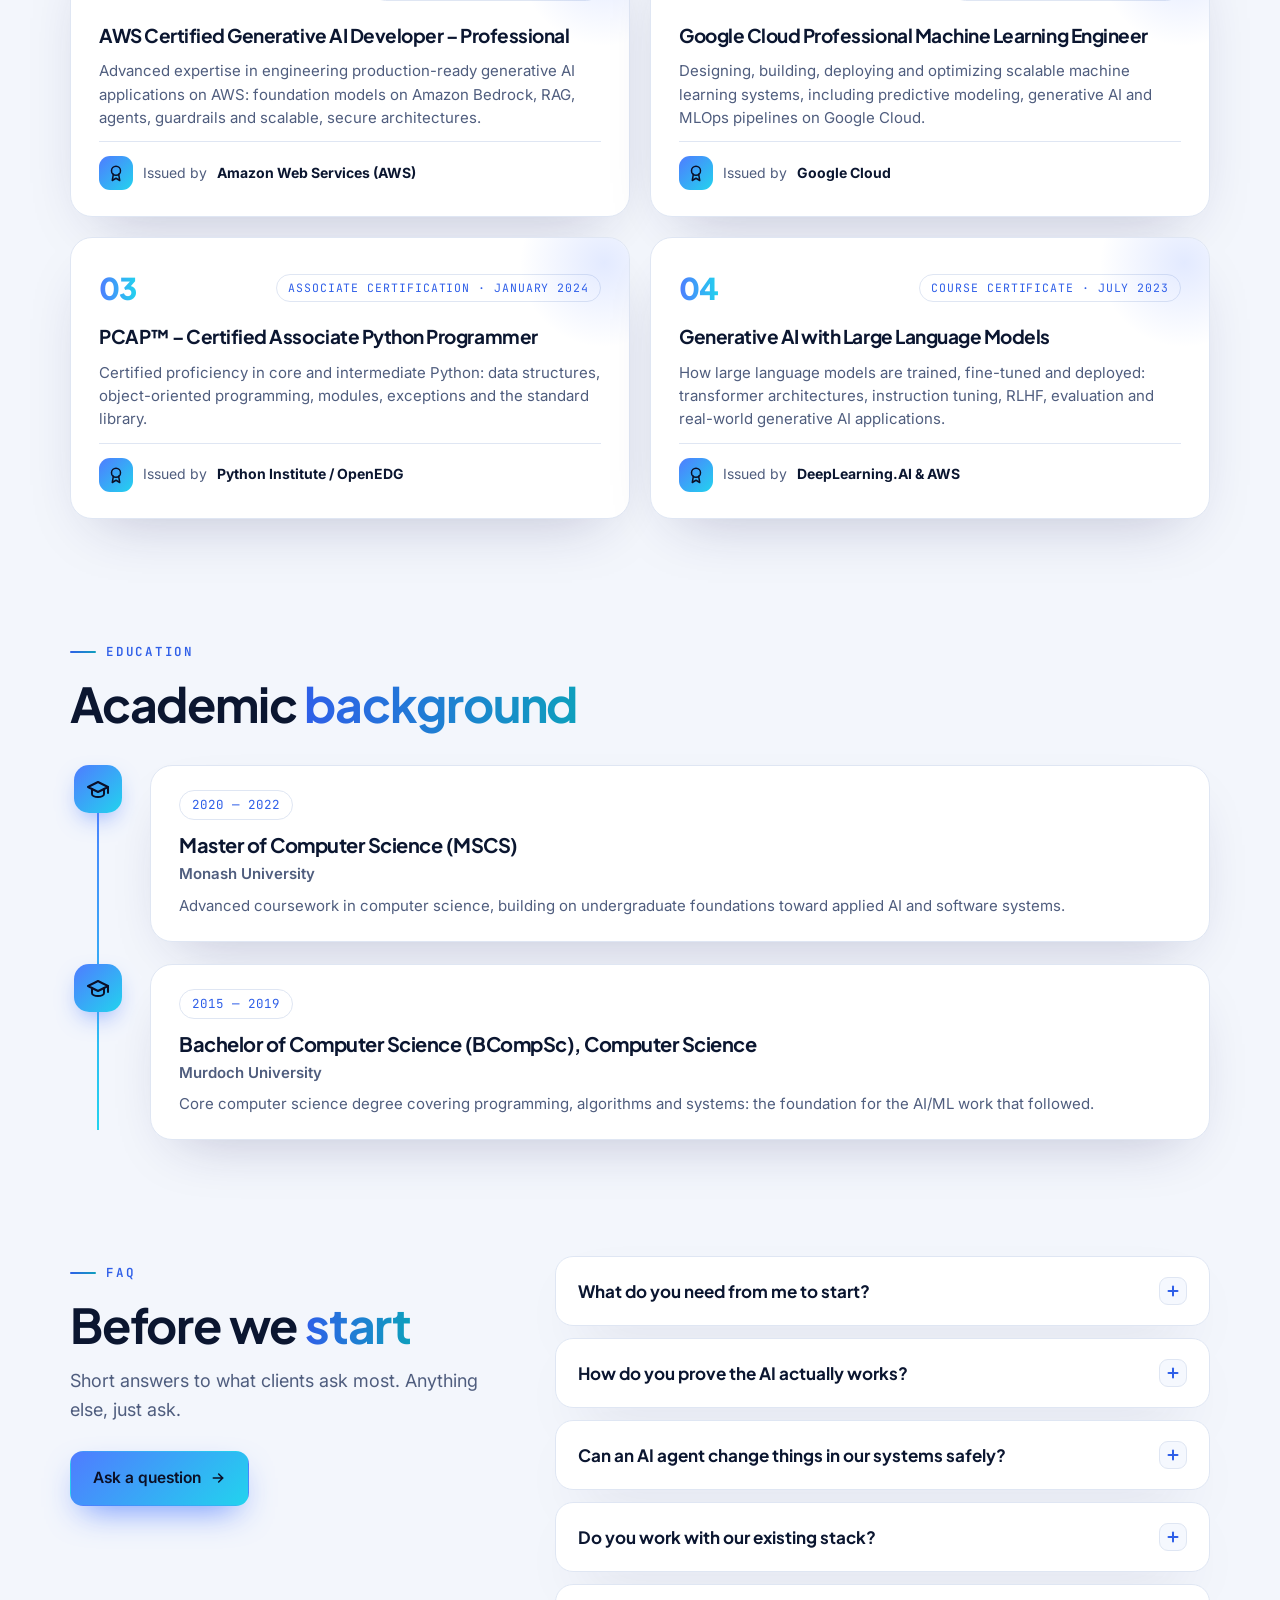
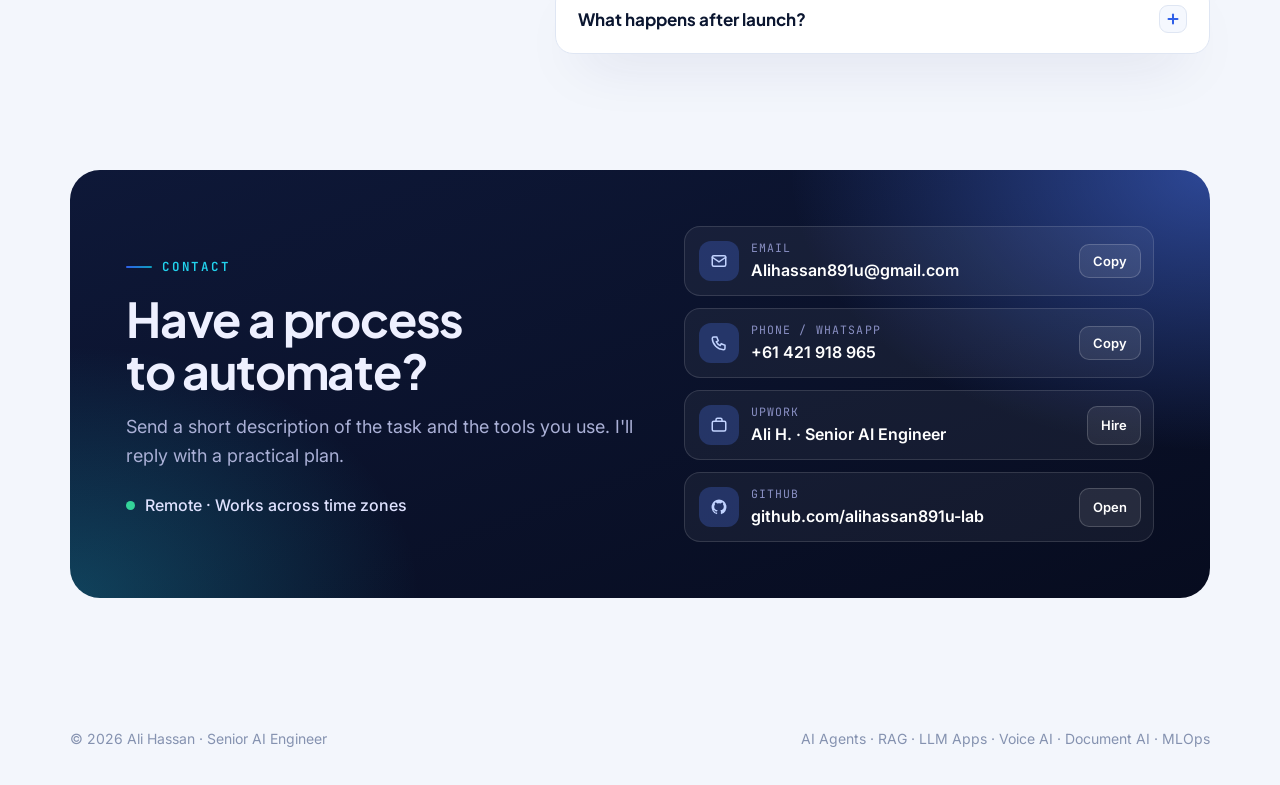
==== commit bc155195: "Projects: centred carousel with arrows, dots, swipe and highlighted middle card Co-Authored-By: Clau" ====
--- a/index.html
+++ b/index.html
@@ -435,12 +435,37 @@
 .flt button span{font-family:var(--f-mono);font-size:11.5px;padding:1px 7px;border-radius:999px;background:var(--bg2);color:var(--muted)}
 .flt button[aria-pressed="true"]{background:linear-gradient(135deg,#4f7cff,#22d3ee);color:#06102a;border-color:transparent}
 .flt button[aria-pressed="true"] span{background:rgba(255,255,255,.35);color:#06102a}
-.pgrid{display:grid;grid-template-columns:repeat(3,1fr);gap:20px;margin-top:14px}
-.pj{transition:transform .25s ease,box-shadow .25s ease,border-color .25s}
-.pj:hover{transform:translateY(-4px);border-color:rgba(79,124,255,.45);box-shadow:0 30px 60px -28px rgba(30,60,160,.45)}
+.cwrap{position:relative;margin-top:6px}
+.pgrid{--cw:min(600px,84vw);position:relative;display:flex;align-items:center;gap:28px;overflow-x:auto;scroll-snap-type:x mandatory;scroll-behavior:auto;
+ padding:34px calc(50% - var(--cw)/2) 44px;scrollbar-width:none;outline:none;
+ -webkit-mask-image:linear-gradient(90deg,transparent,#000 5%,#000 95%,transparent);mask-image:linear-gradient(90deg,transparent,#000 5%,#000 95%,transparent)}
+.pgrid::-webkit-scrollbar{display:none}
+.pgrid>.pj{flex:0 0 var(--cw);scroll-snap-align:center;transform:scale(var(--s,.86));opacity:var(--o,.55);transition:transform .25s ease-out,opacity .25s ease-out,box-shadow .35s,border-color .35s;will-change:transform}
+.pgrid>.pj:not(.on){cursor:pointer}
+.pgrid>.pj:not(.on) .acts,.pgrid>.pj:not(.on) .chips{pointer-events:none}
+.pj.on{border-color:rgba(79,124,255,.55);box-shadow:0 46px 90px -34px rgba(30,60,170,.6),0 0 0 1px rgba(79,124,255,.35),0 0 70px -20px rgba(34,211,238,.45)}
+.pj.on .shot img{transform:scale(1.02)}
 .pj[hidden]{display:none}
-.pj.in{animation:pin .45s cubic-bezier(.2,.7,.2,1) both;animation-delay:calc(var(--d)*35ms)}
-@keyframes pin{from{opacity:0;transform:translateY(14px)}}
+.pj .shot{aspect-ratio:16/10!important}
+.pj .mb{padding:22px 24px 24px!important}
+.pj.on .zoom{opacity:1;transform:none}
+.cnav{position:absolute;top:50%;z-index:3;width:54px;height:54px;border-radius:50%;display:grid;place-items:center;cursor:pointer;
+ border:1px solid var(--line);background:var(--card);color:var(--fg);box-shadow:0 18px 40px -18px rgba(20,40,120,.5);transition:transform .15s,background .2s,color .2s}
+.cnav svg{width:22px;height:22px}
+.cnav:hover{background:linear-gradient(135deg,#4f7cff,#22d3ee);color:#06102a;border-color:transparent;transform:translateY(-50%) scale(1.06)}
+.cnav.prev{left:max(14px,calc(50% - var(--cwx) / 2 - 86px));transform:translateY(-50%)}
+.cnav.next{right:max(14px,calc(50% - var(--cwx) / 2 - 86px));transform:translateY(-50%)}
+.cwrap{--cwx:min(600px,84vw)}
+.cnav.sm{position:static;width:42px;height:42px;transform:none}
+.cnav.sm:hover{transform:scale(1.06)}
+.cnav.sm svg{width:18px;height:18px}
+.cbar{display:flex;align-items:center;justify-content:center;gap:16px;margin-top:-6px}
+.ccount{font-family:var(--f-mono);font-weight:600;font-size:14px;color:var(--fg);min-width:70px;text-align:center}
+.cdots{display:flex;gap:6px;flex-wrap:wrap;justify-content:center}
+.cdots button{all:unset;cursor:pointer;width:8px;height:8px;border-radius:999px;background:var(--line);transition:width .25s,background .25s}
+.cdots button[aria-current="true"]{width:26px;background:linear-gradient(90deg,#4f7cff,#22d3ee)}
+@media (max-width:900px){.cnav.prev,.cnav.next{display:none}}
+@media (max-width:640px){.cdots{display:none}.pgrid{--cw:76vw;gap:12px;padding-top:24px;padding-bottom:30px}.flt{flex-wrap:nowrap;overflow-x:auto;scrollbar-width:none;margin-inline:-20px;padding-inline:20px}.flt::-webkit-scrollbar{display:none}.flt button{flex:none}}
 .pj .shot{position:relative}
 .pj .zoom,.pj .star{position:absolute;font-size:12px;font-weight:600;padding:5px 10px;border-radius:999px;backdrop-filter:blur(6px)}
 .pj .zoom{right:10px;bottom:10px;background:rgba(7,12,31,.72);color:#fff;opacity:0;transform:translateY(6px);transition:.25s}
@@ -592,9 +617,16 @@
     <div class="wrap">
       <p class="eyebrow">Case studies</p>
       <h2>17 AI systems, <span class="gradL">built and measured</span></h2>
-      <p class="lead">Legal, finance, e-commerce, healthcare, insurance, manufacturing and payments. Filter by what you need, then open a project to see the screens, the numbers and the code.</p>
+      <p class="lead">Legal, finance, e-commerce, healthcare, insurance, manufacturing and payments. Filter by what you need, use the arrows to move through them, and open the project in the middle to see the screens, the numbers and the code.</p>
       <div class="flt" id="flt" role="group" aria-label="Filter projects"></div>
-      <div class="pgrid" id="pgrid"></div>
+    </div>
+    <div class="cwrap" aria-roledescription="carousel" aria-label="Projects">
+      <button class="cnav prev" id="cprev" type="button" aria-label="Previous project"><svg viewBox="0 0 24 24" fill="none" stroke="currentColor" stroke-width="2.4" stroke-linecap="round" stroke-linejoin="round"><path d="M15 5l-7 7 7 7"/></svg></button>
+      <div class="pgrid" id="pgrid" tabindex="0"></div>
+      <button class="cnav next" id="cnext" type="button" aria-label="Next project"><svg viewBox="0 0 24 24" fill="none" stroke="currentColor" stroke-width="2.4" stroke-linecap="round" stroke-linejoin="round"><path d="M9 5l7 7-7 7"/></svg></button>
+    </div>
+    <div class="wrap">
+      <div class="cbar"><button class="cnav sm" id="cprev2" type="button" aria-label="Previous project"><svg viewBox="0 0 24 24" fill="none" stroke="currentColor" stroke-width="2.4" stroke-linecap="round" stroke-linejoin="round"><path d="M15 5l-7 7 7 7"/></svg></button><span class="ccount" id="ccount" aria-live="polite">01 / 17</span><div class="cdots" id="cdots"></div><button class="cnav sm" id="cnext2" type="button" aria-label="Next project"><svg viewBox="0 0 24 24" fill="none" stroke="currentColor" stroke-width="2.4" stroke-linecap="round" stroke-linejoin="round"><path d="M9 5l7 7-7 7"/></svg></button></div>
       <p class="note">Every project is open source on GitHub and tested on data it never saw while it was being built. Where a full benchmark is still running, the card says so and shows the checks measured so far.</p>
     </div>
   </section>
@@ -793,7 +825,7 @@
 const ghLink=p=>p.g?`<a class="code" href="https://github.com/${CONTACT.github}/${p.g}" target="_blank" rel="noopener">${GHSVG}Code</a>`:`<span class="nocode">Code not public</span>`;
 const lede=d=>{const t=d.split(". ");return t[0]+(t.length>1?".":"")};
 const grid=document.getElementById("pgrid"),flt=document.getElementById("flt");
-grid.innerHTML=P.map((p,i)=>`<article class="mc pj${i<3?" ft":""}" data-c="${p.c.join(" ")}" style="--d:${i}">
+grid.innerHTML=P.map((p,i)=>`<article class="mc pj${i<3?" ft":""}" data-c="${p.c.join(" ")}">
  <button class="shot" type="button" data-i="${i}" aria-label="Open ${esc(p.t)}"><img src="${img(p.s,0,1)}" alt="${esc(p.t)} cover" loading="${i<3?"eager":"lazy"}" width="800" height="600">${i<3?`<span class="star">★ Featured</span>`:""}<span class="zoom">${p.n} screens ↗</span></button>
  <div class="mb"><small>${esc(p.k.toUpperCase())}</small><h3>${esc(p.t)}</h3><p class="dsc">${esc(lede(p.d))}</p>
  <div class="mini">${p.m.slice(0,2).map(([a,b])=>`<div><b class="gradL">${esc(a)}</b><span>${esc(b)}</span></div>`).join("")}</div>
@@ -802,11 +834,30 @@
  <div class="acts"><button class="more" type="button" data-i="${i}">Case study <span aria-hidden="true">→</span></button>${ghLink(p)}</div></div></article>`).join("");
 const cards2=[...grid.children];
 flt.innerHTML=FILTERS.map(([k,l])=>{const n=k==="all"?P.length:P.filter(p=>p.c.includes(k)).length;return `<button type="button" data-f="${k}" aria-pressed="${k==="all"}">${l}<span>${n}</span></button>`}).join("");
+const track=grid,count=document.getElementById("ccount"),dots=document.getElementById("cdots");
+let active=null;
+const items=()=>cards2.filter(c=>!c.hidden);
+function drawDots(){const it=items();dots.innerHTML=it.map((c,k)=>`<button type="button" aria-label="Go to project ${k+1}"></button>`).join("")}
+function upd(){const r=track.getBoundingClientRect(),cx=r.left+r.width/2,it=items();let best=it[0],bd=1e9;
+ it.forEach(c=>{const b=c.getBoundingClientRect(),d=Math.abs(b.left+b.width/2-cx);if(d<bd){bd=d;best=c}
+  const t=Math.min(1,Math.abs(b.left+b.width/2-cx)/(b.width+28));c.style.setProperty("--s",(1-.14*t).toFixed(3));c.style.setProperty("--o",(1-.5*t).toFixed(3))});
+ cards2.forEach(c=>c.classList.toggle("on",c===best));active=best;const k=it.indexOf(best);
+ count.textContent=`${String(k+1).padStart(2,"0")} / ${String(it.length).padStart(2,"0")}`;
+ [...dots.children].forEach((d,j)=>d.setAttribute("aria-current",j===k))}
+let raf=0;track.addEventListener("scroll",()=>{cancelAnimationFrame(raf);raf=requestAnimationFrame(upd)},{passive:true});
+addEventListener("resize",()=>requestAnimationFrame(upd));
+function go(k,instant){const it=items();if(!it.length)return;k=(k+it.length)%it.length;const c=it[k];
+ track.scrollTo({left:c.offsetLeft-(track.clientWidth-c.offsetWidth)/2,behavior:instant||reduce?"auto":"smooth"})}
+const step=d=>go(items().indexOf(active)+d);
+["cprev","cprev2"].forEach(id=>document.getElementById(id).onclick=()=>step(-1));
+["cnext","cnext2"].forEach(id=>document.getElementById(id).onclick=()=>step(1));
+dots.onclick=e=>{const b=e.target.closest("button");if(b)go([...dots.children].indexOf(b))};
+track.addEventListener("keydown",e=>{if(e.key==="ArrowRight"){e.preventDefault();step(1)}if(e.key==="ArrowLeft"){e.preventDefault();step(-1)}});
 flt.onclick=e=>{const b=e.target.closest("button");if(!b)return;const f=b.dataset.f;
  flt.querySelectorAll("button").forEach(x=>x.setAttribute("aria-pressed",x===b));
- let j=0;cards2.forEach(c=>{const on=f==="all"||c.dataset.c.split(" ").includes(f);c.hidden=!on;c.classList.toggle("ft",on&&f==="all"&&+c.querySelector("[data-i]").dataset.i<3);
-  if(on){c.style.setProperty("--d",j++);c.classList.remove("in");void c.offsetWidth;c.classList.add("in")}})};
-
+ cards2.forEach(c=>{const on=f==="all"||c.dataset.c.split(" ").includes(f);c.hidden=!on});
+ drawDots();go(0,true);upd()};
+drawDots();requestAnimationFrame(()=>{go(0,true);upd()});
 /* dialog */
 const dlg=document.getElementById("dlg"),main=document.getElementById("dlg-img"),thumbs=document.getElementById("dlg-thumbs"),cap=document.getElementById("dlg-cap");
 function show(p,n){main.src=img(p.s,n);main.alt=`${p.t}: ${p.cap[n]}`;cap.textContent=`${n+1} / ${p.n} · ${p.cap[n]}`;thumbs.querySelectorAll("button").forEach((b,j)=>b.setAttribute("aria-current",j===n))}
@@ -819,7 +870,7 @@
  thumbs.style.gridTemplateColumns=`repeat(${p.n},1fr)`;
  thumbs.innerHTML=Array.from({length:p.n},(_,n)=>`<button type="button" aria-label="Show image ${n+1}: ${esc(p.cap[n])}"><img src="${img(p.s,n)}" alt="" loading="lazy"></button>`).join("");
  thumbs.onclick=ev=>{const t=ev.target.closest("button");if(t){ci=[...thumbs.children].indexOf(t);show(p,ci)}};show(p,0);dlg.showModal();};
-grid.addEventListener("click",openCase);
+grid.addEventListener("click",e=>{const card=e.target.closest(".pj");if(card&&card!==active&&!e.target.closest("a")){e.preventDefault();go(items().indexOf(card));return}openCase(e)});
 main.onclick=()=>{if(cur){ci=(ci+1)%cur.n;show(cur,ci)}};
 dlg.addEventListener("keydown",e=>{if(!cur)return;if(e.key==="ArrowRight"){ci=(ci+1)%cur.n;show(cur,ci)}if(e.key==="ArrowLeft"){ci=(ci-1+cur.n)%cur.n;show(cur,ci)}});
 document.getElementById("dlg-acts").addEventListener("click",e=>{if(e.target.closest("[data-close]"))dlg.close()});
